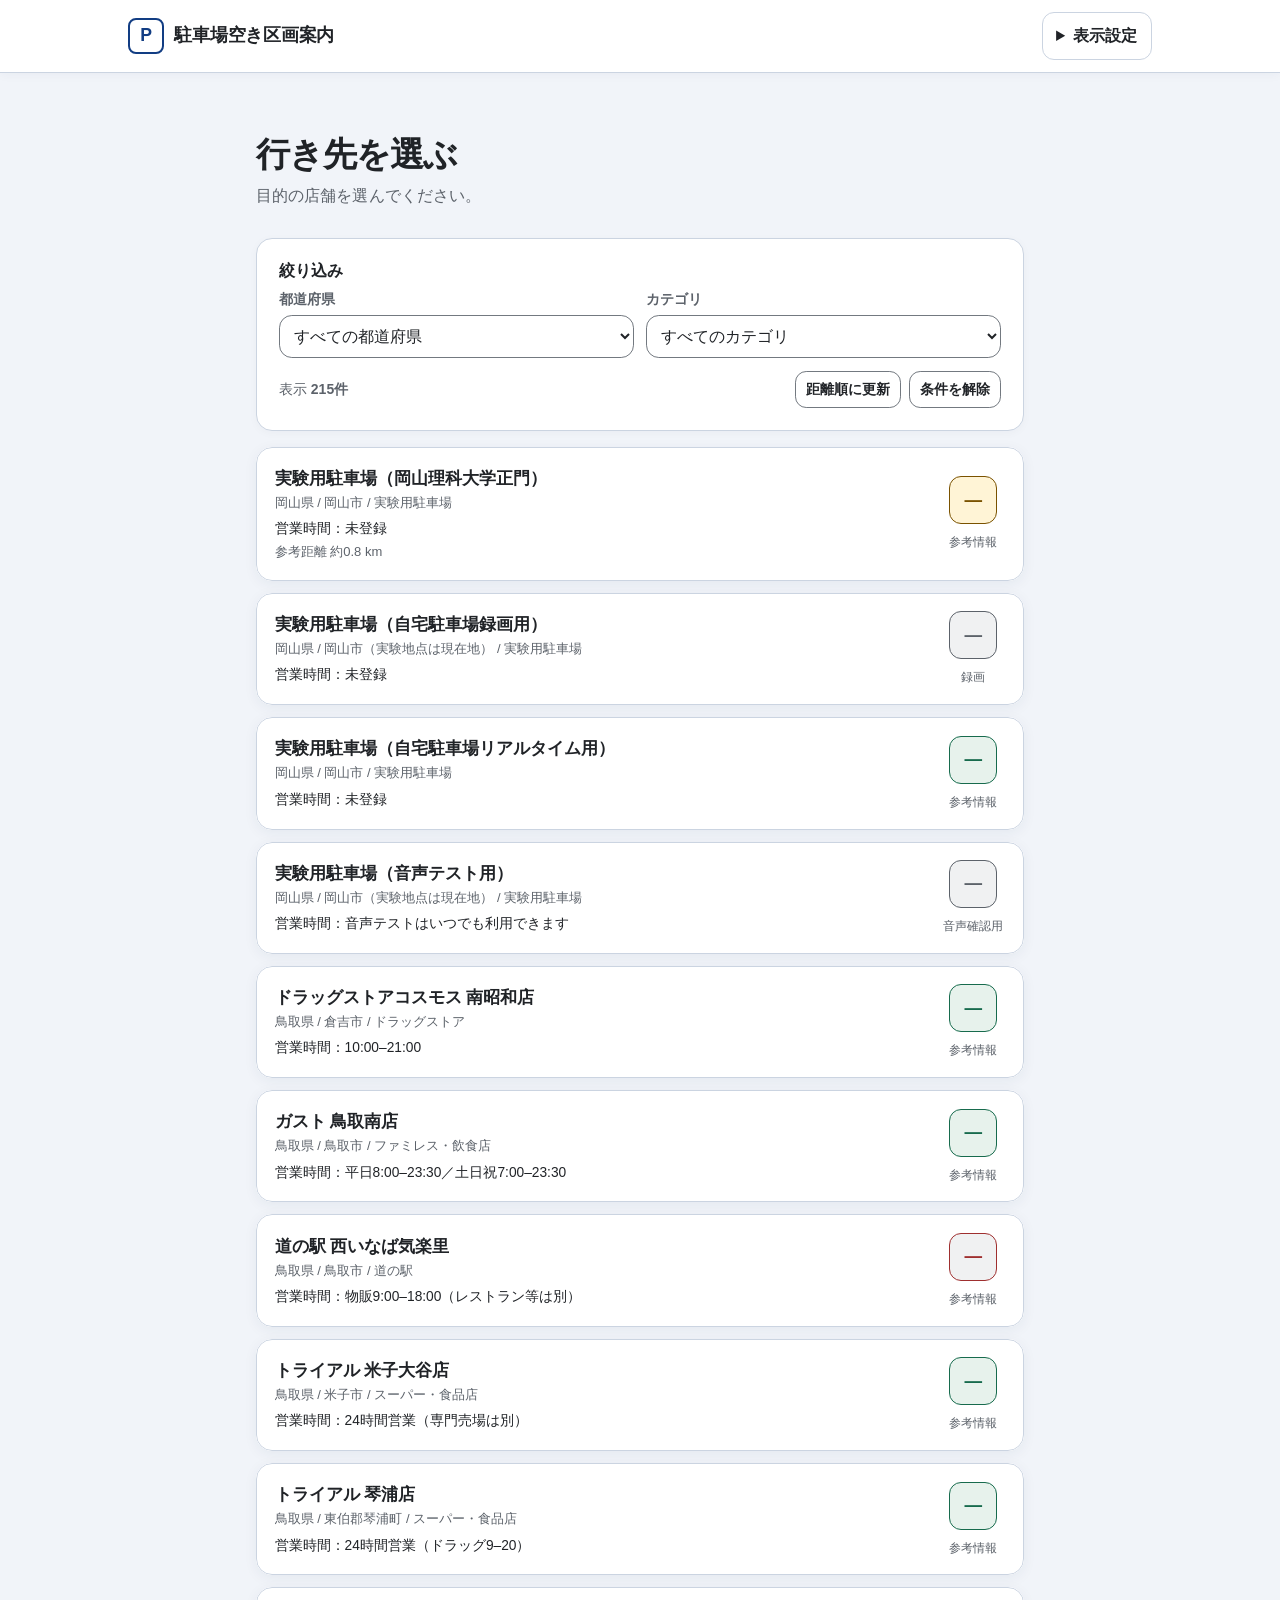
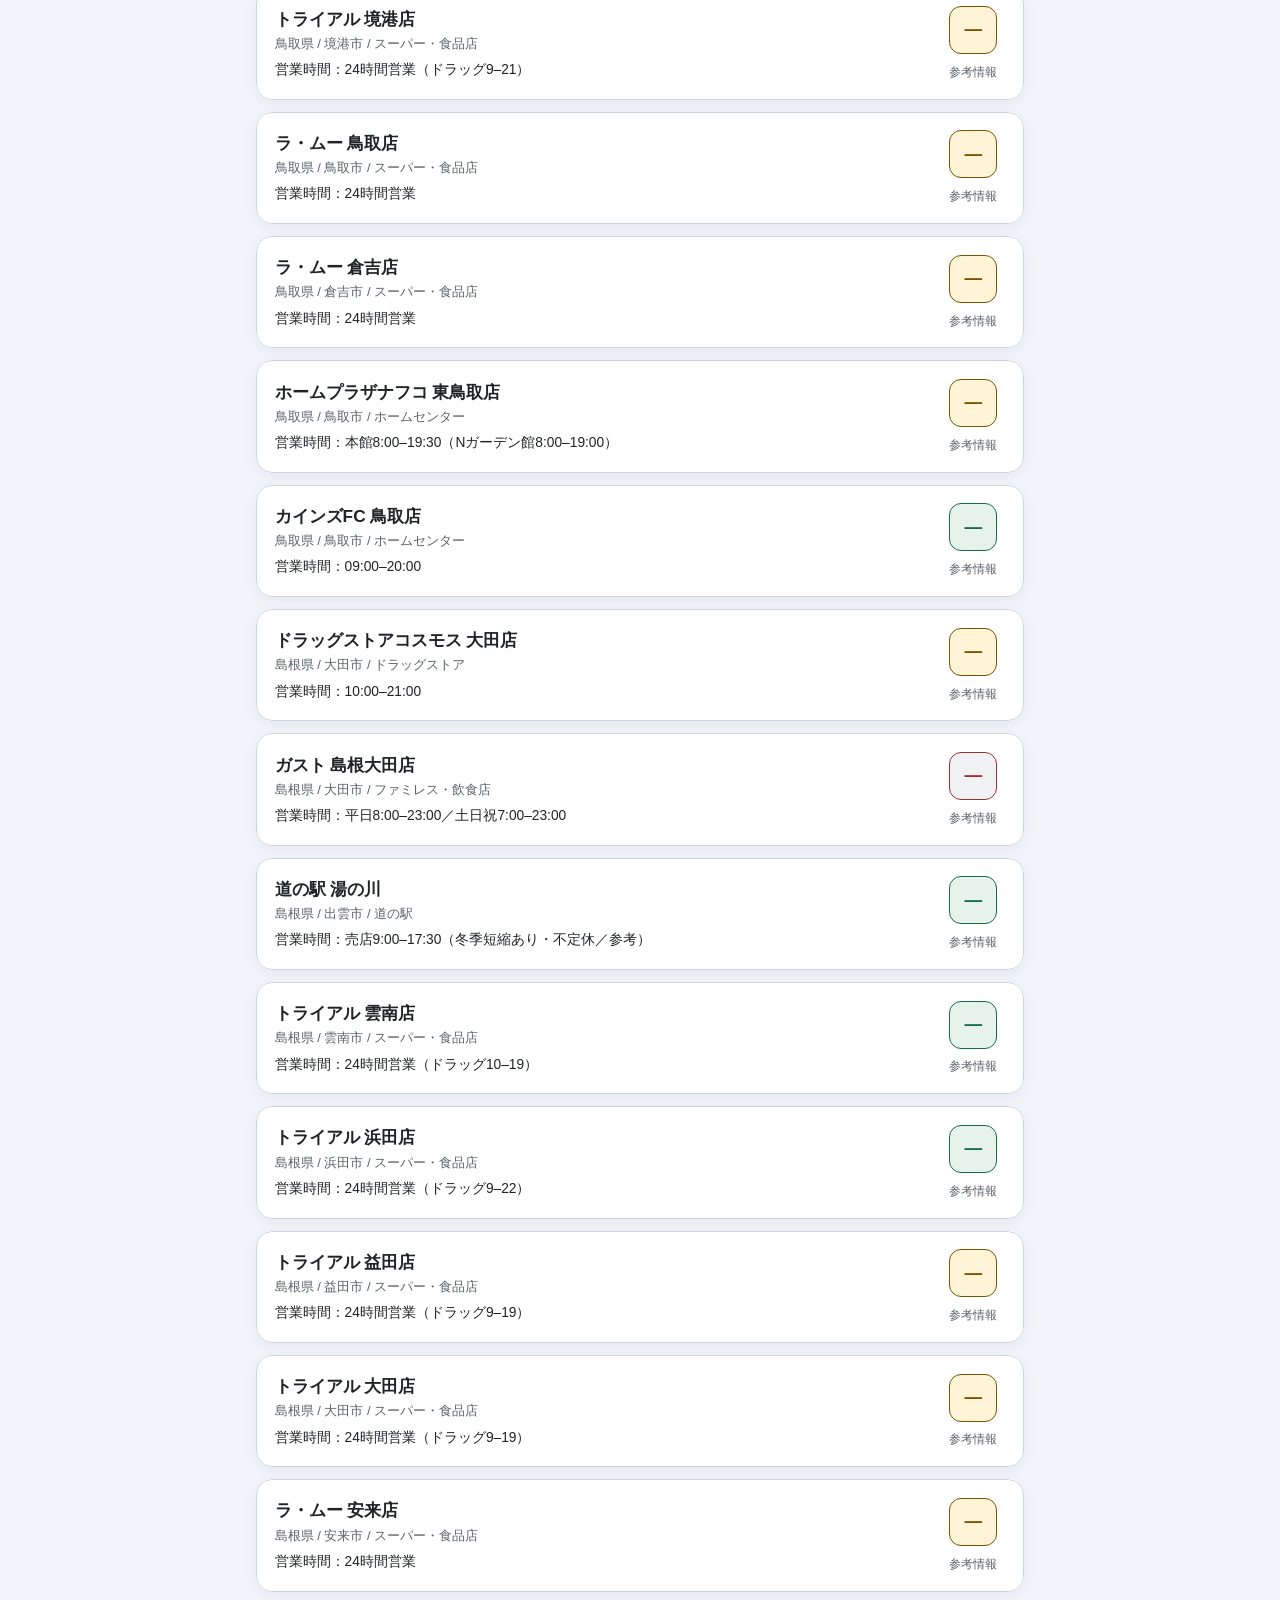
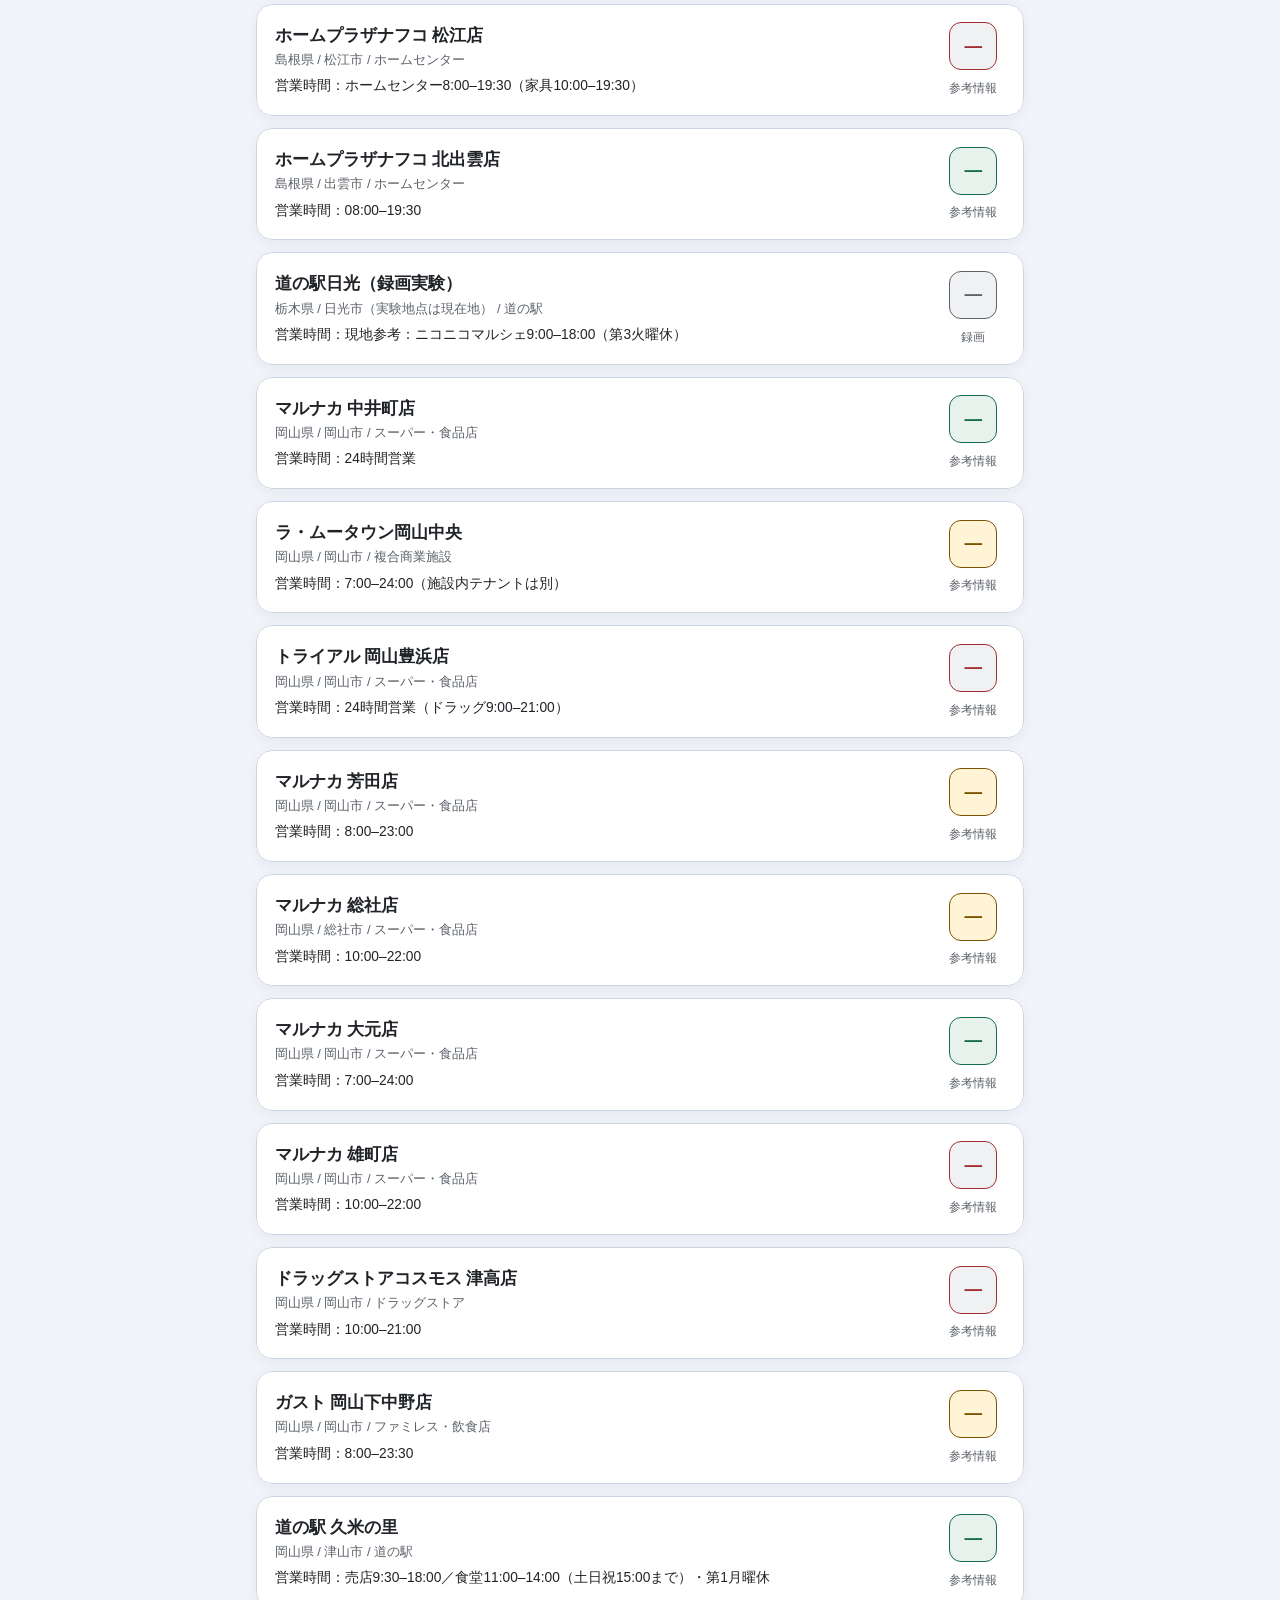
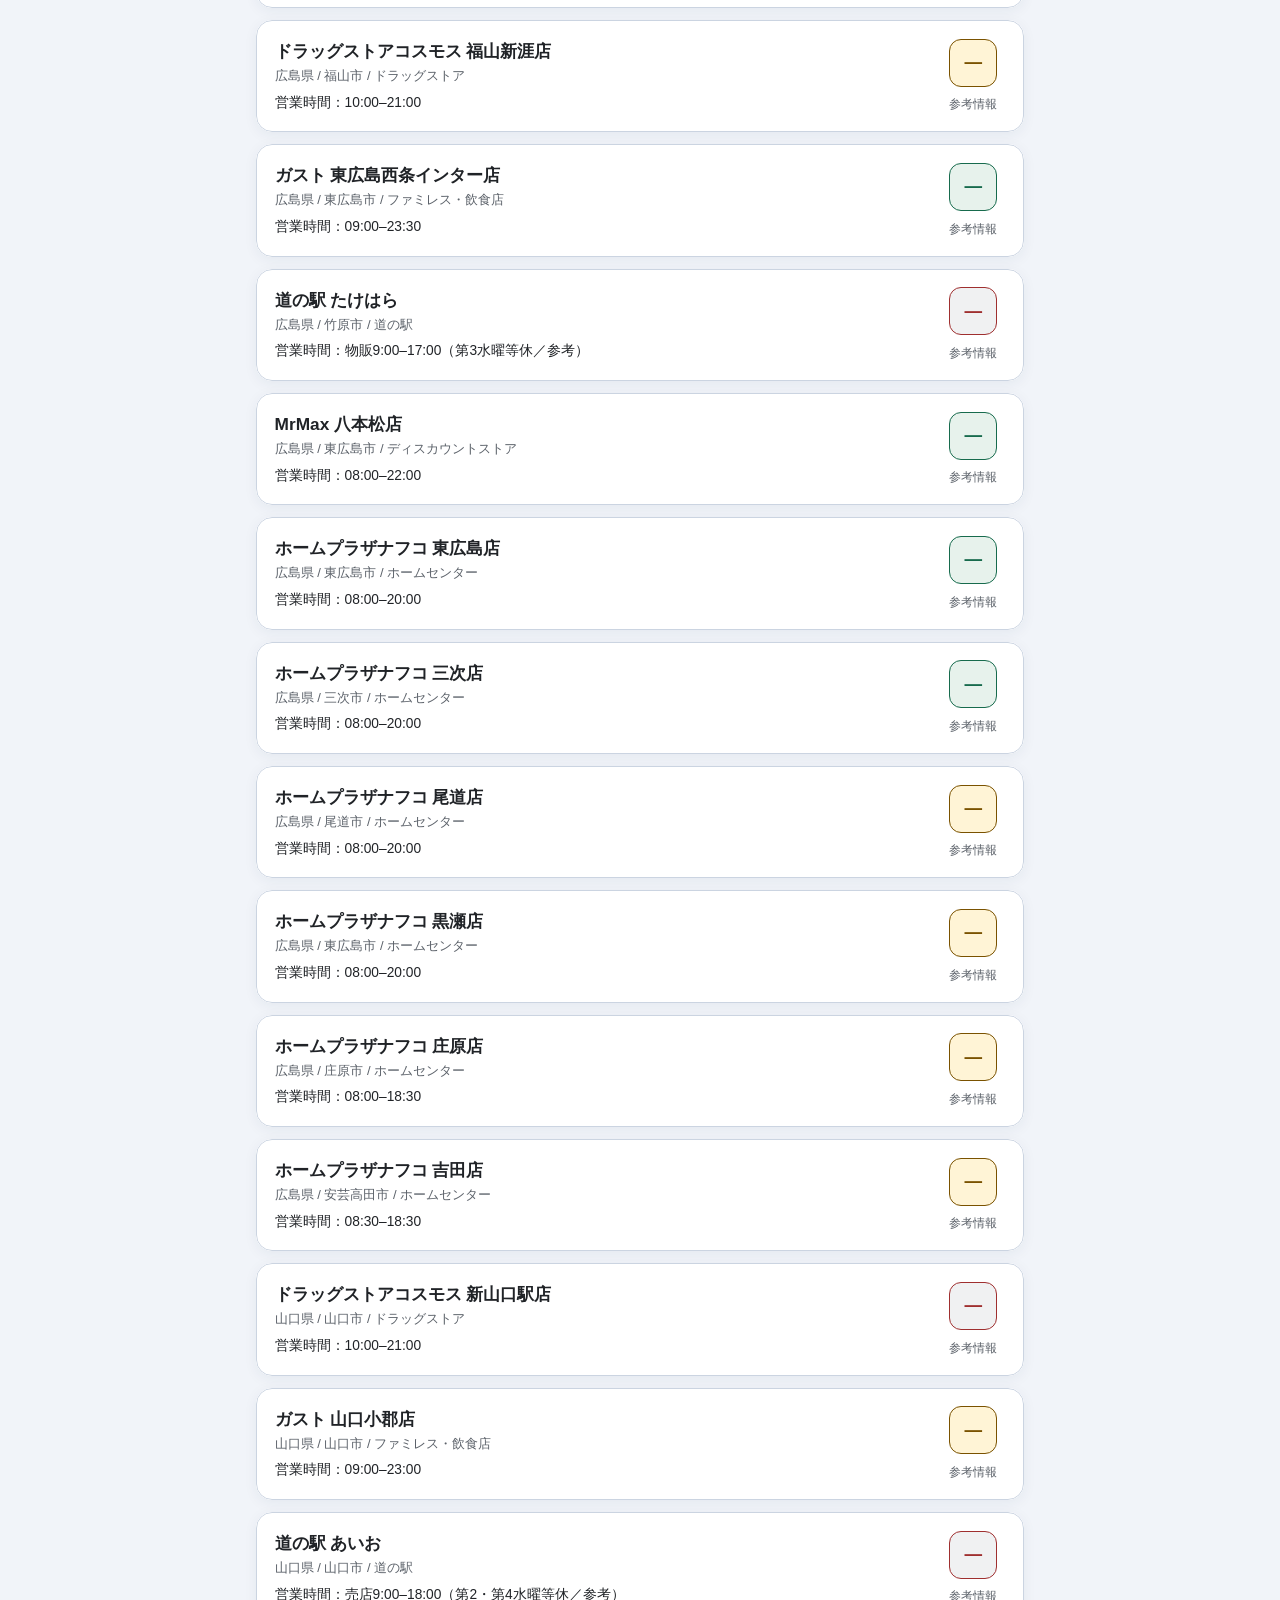
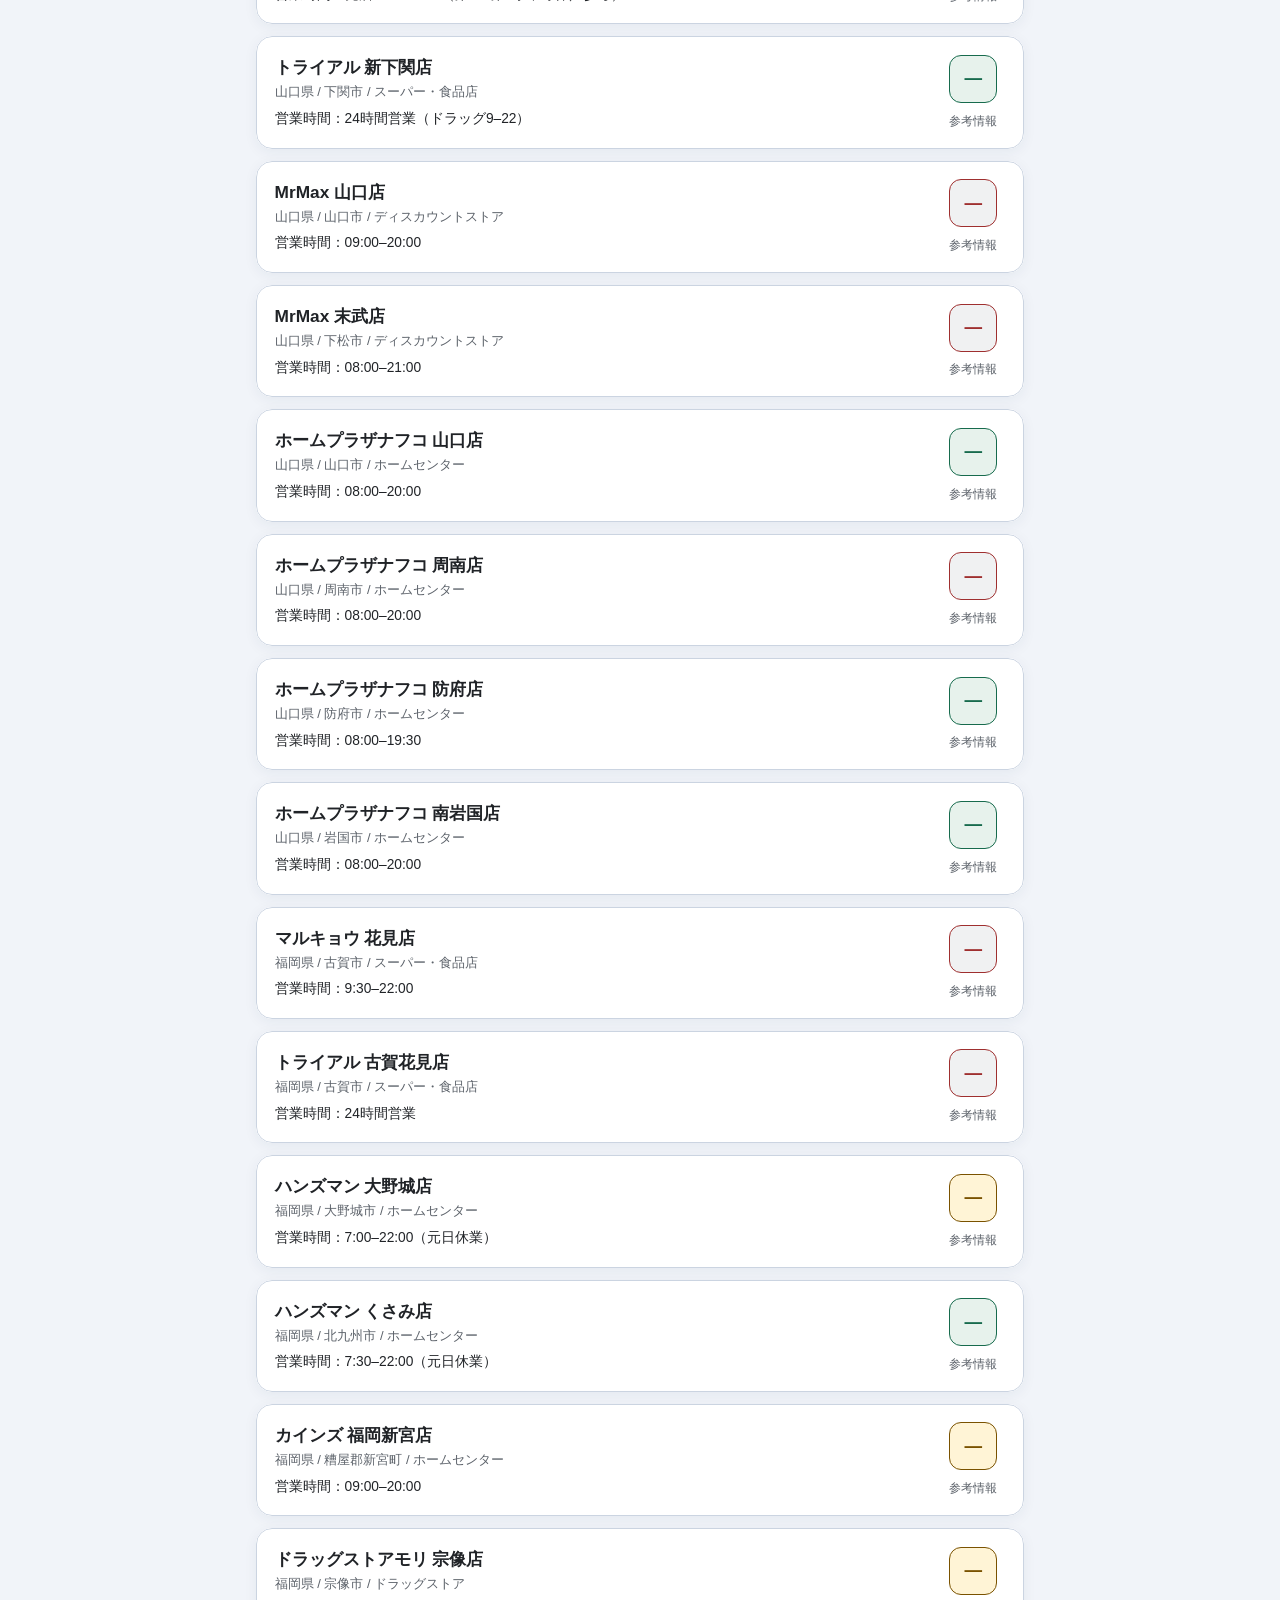
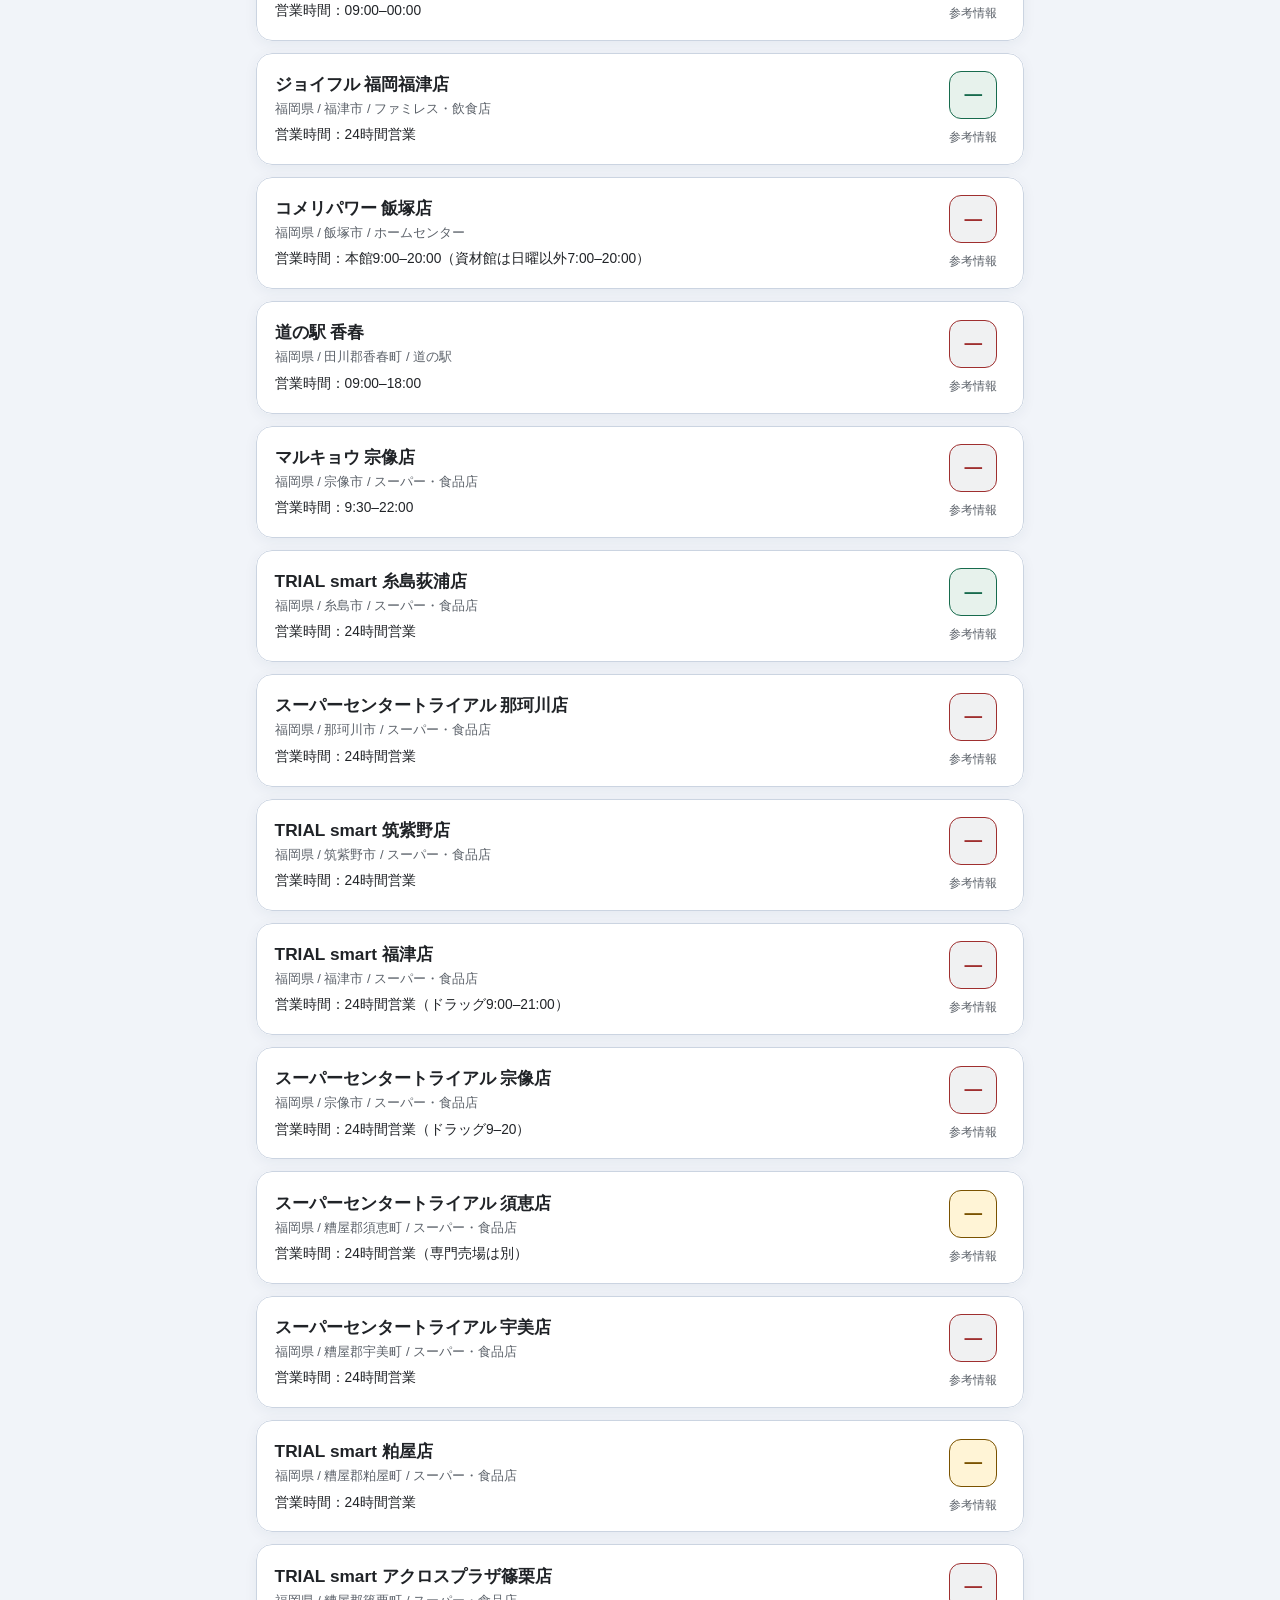
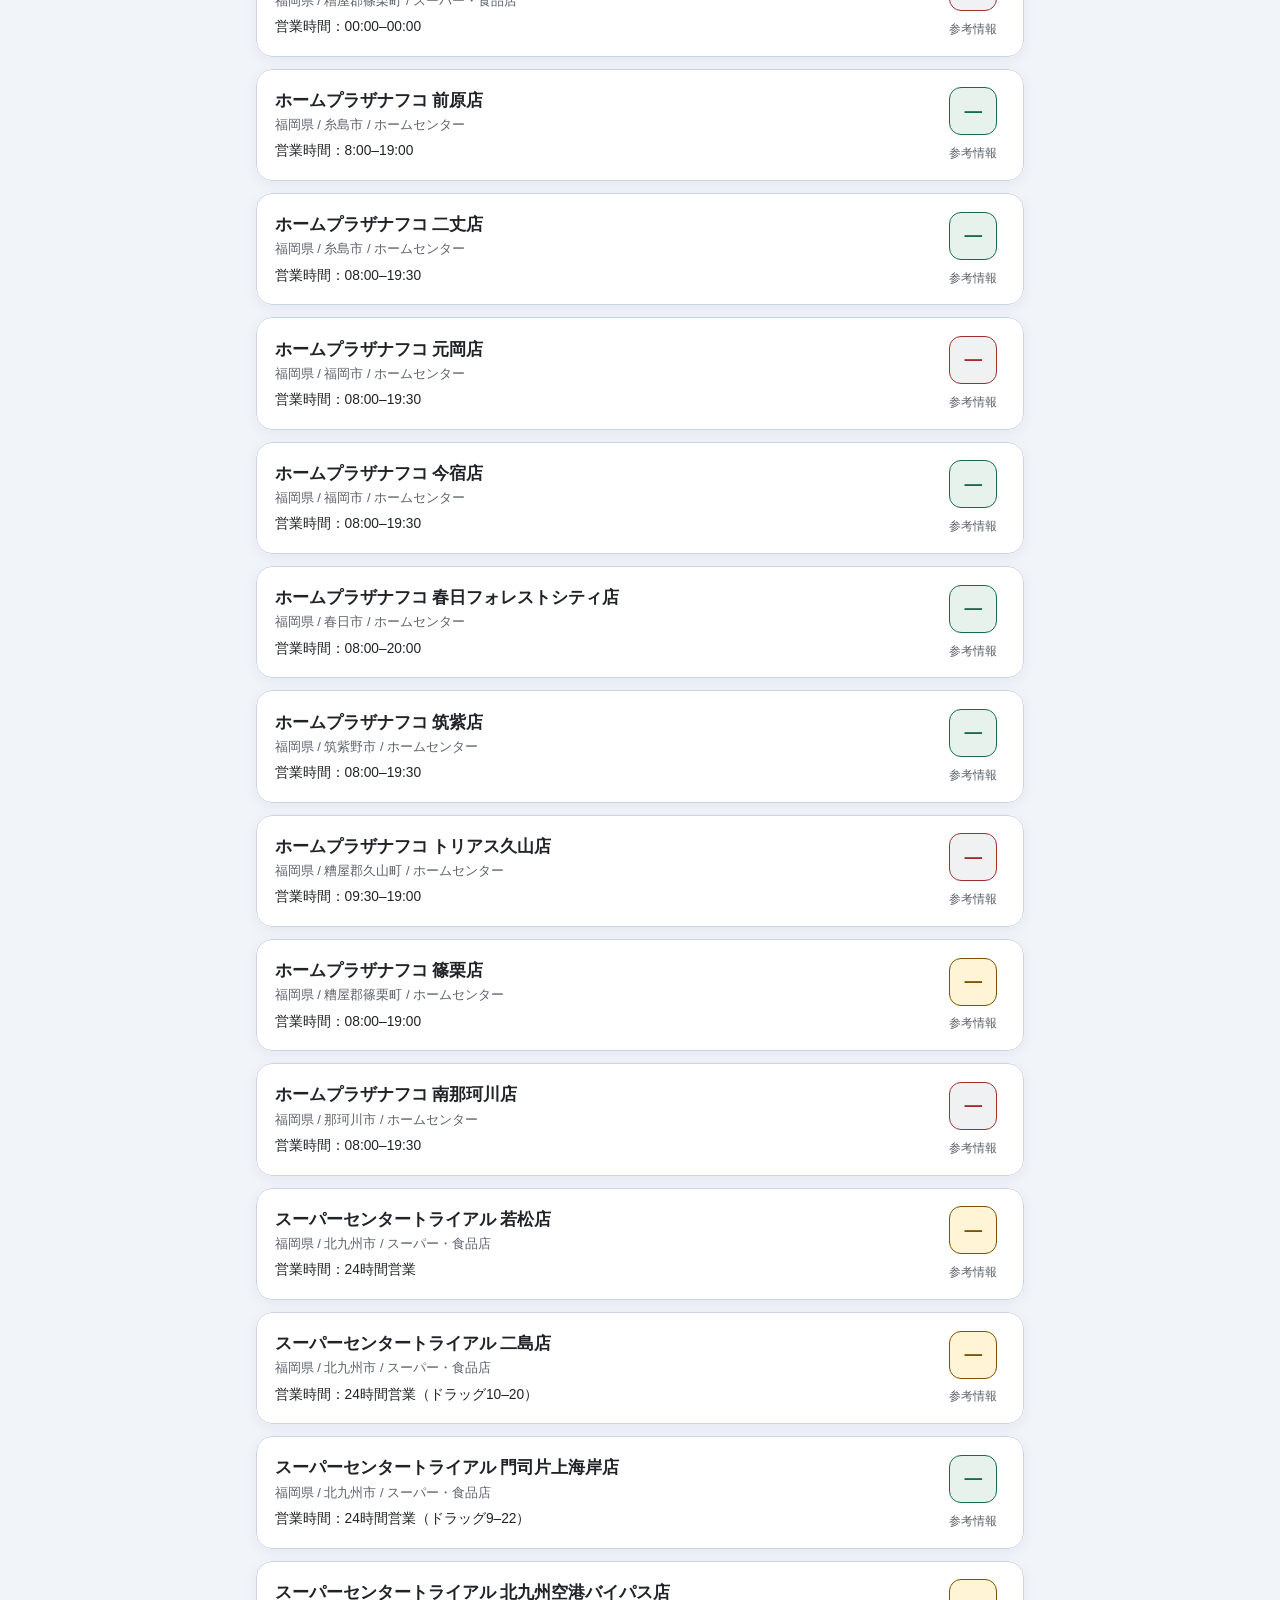
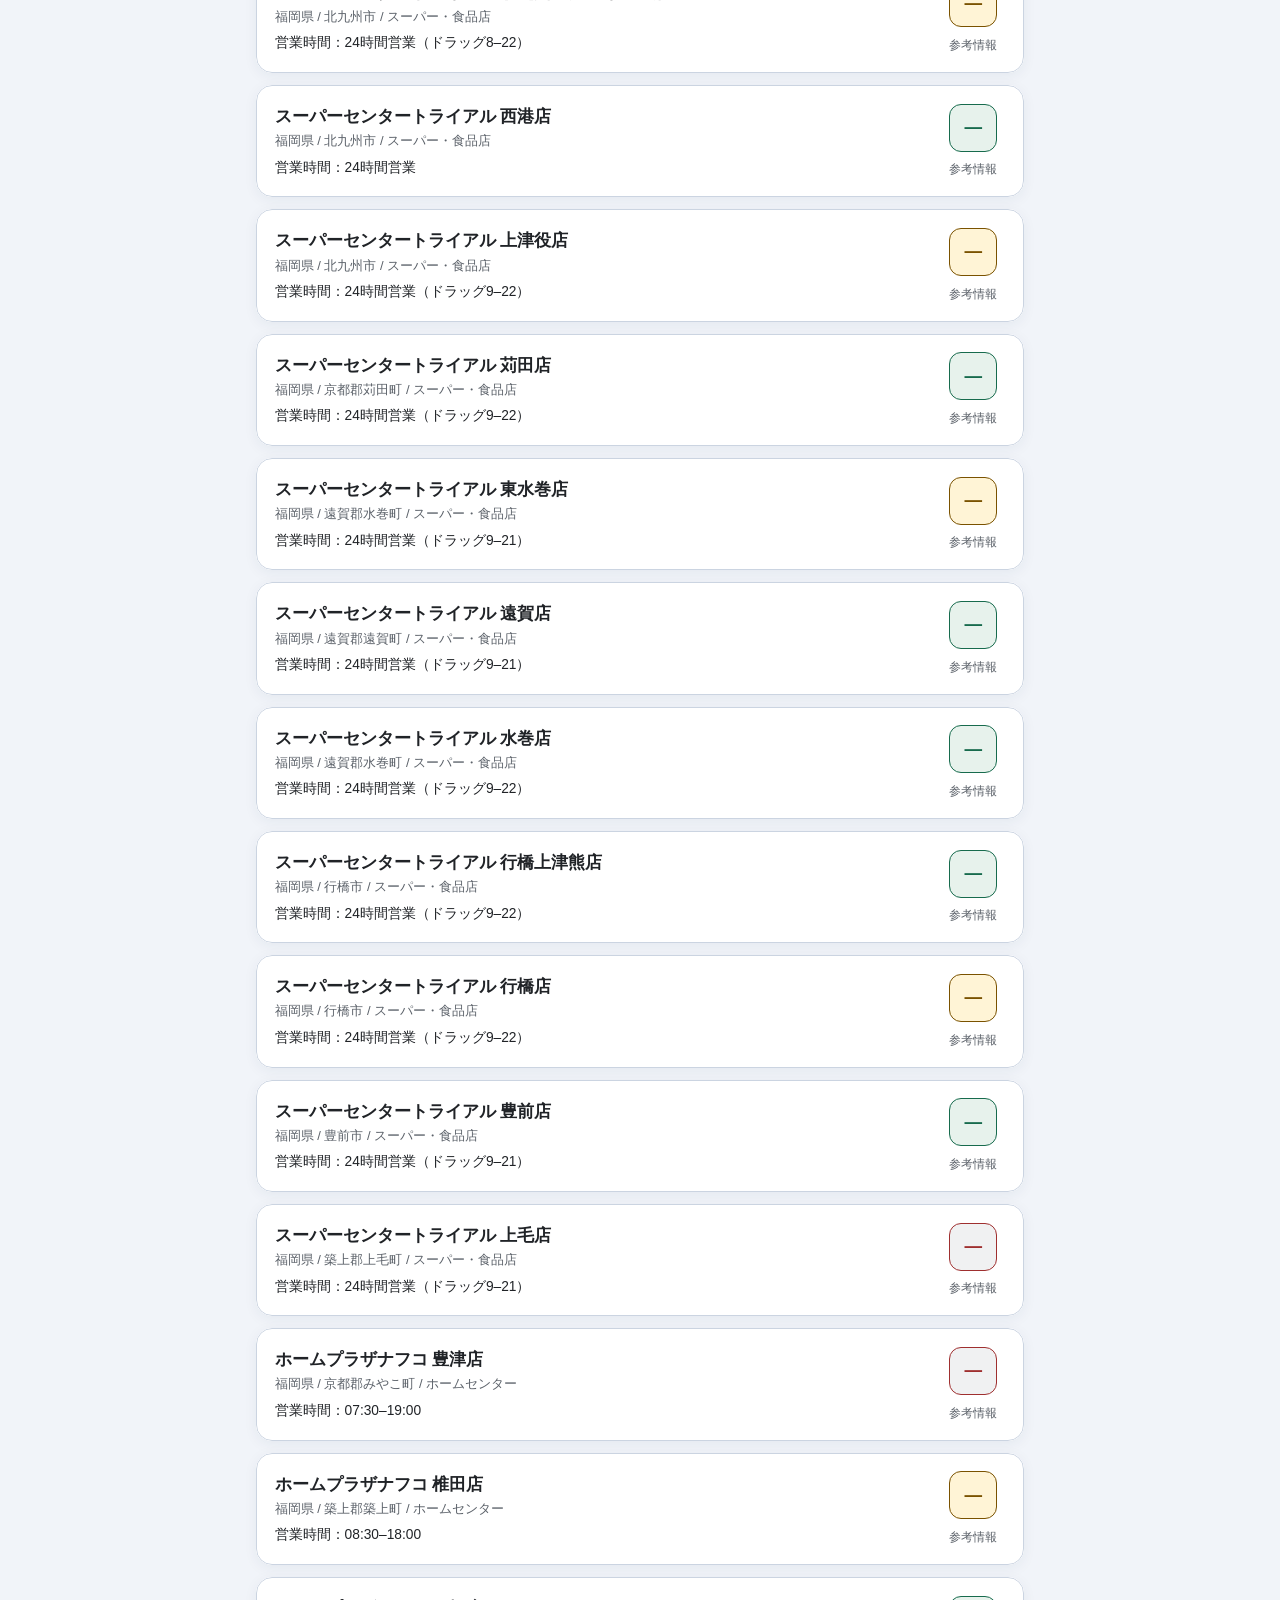
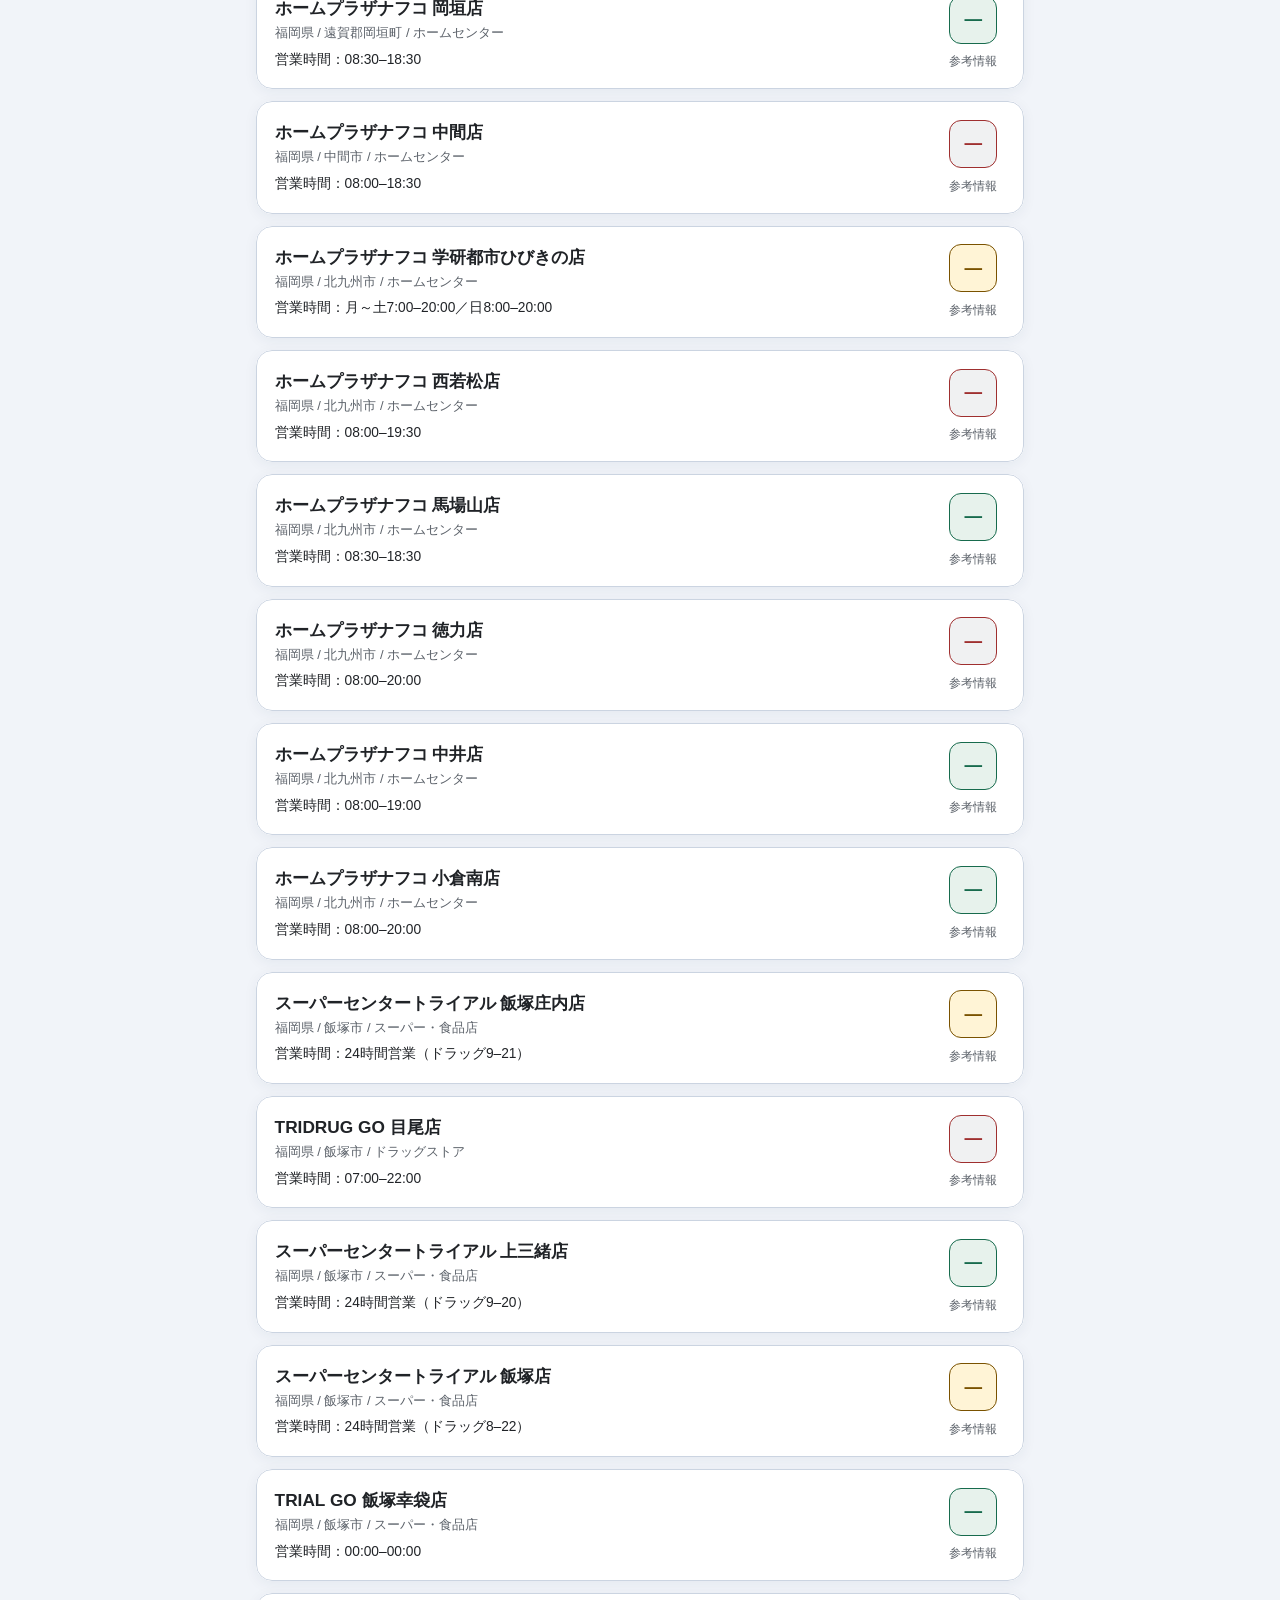
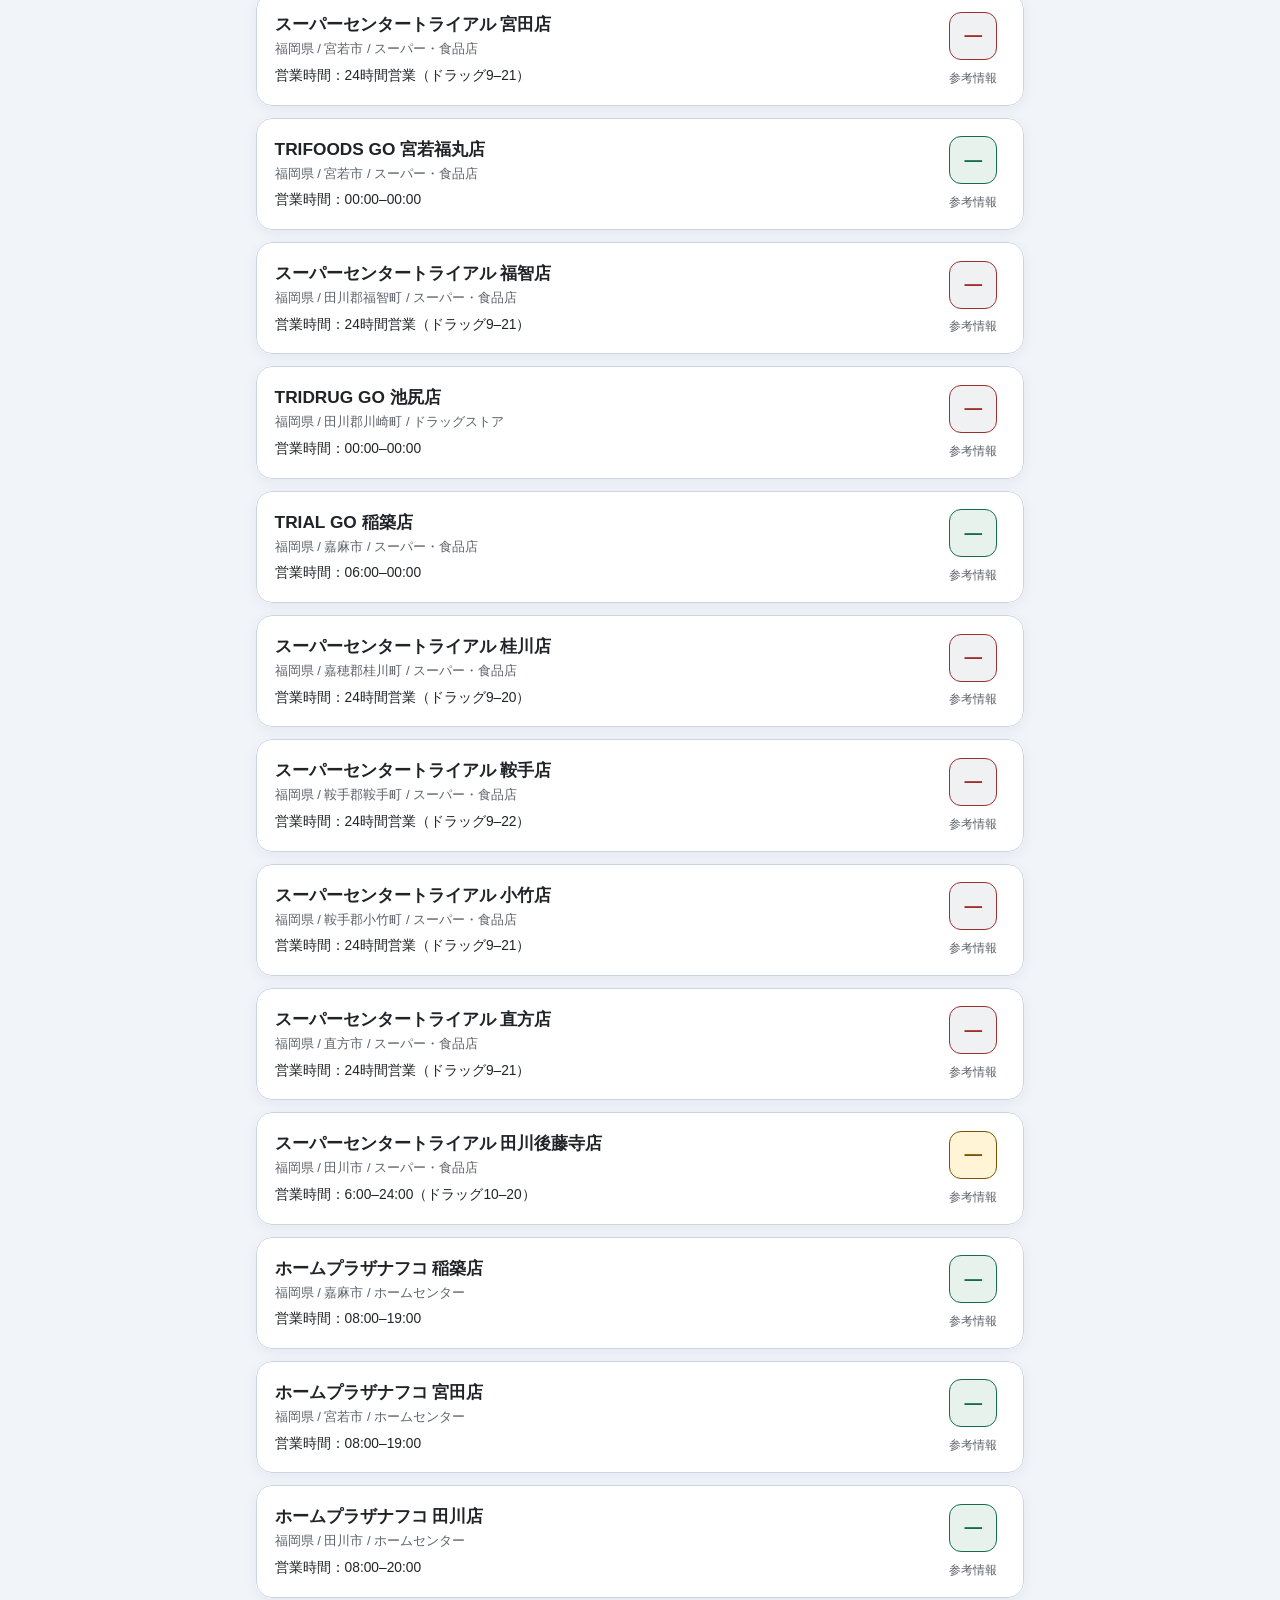
==== index.html @ 66ddb189 "Load refreshed voice guidance scripts with cache-busting URLs" ====
<!doctype html>
<html lang="ja" data-theme="light" data-font-size="normal">
  <head>
    <meta charset="UTF-8">
    <meta name="viewport" content="width=device-width, initial-scale=1.0">
    <meta name="theme-color" content="#ffffff">
    <meta name="mobile-web-app-capable" content="yes">
    <meta name="apple-mobile-web-app-capable" content="yes">
    <meta name="apple-mobile-web-app-title" content="駐車場案内">
    <meta name="apple-mobile-web-app-status-bar-style" content="default">
    <link rel="manifest" href="./manifest.webmanifest">
    <link rel="apple-touch-icon" href="./icons/apple-touch-icon.png">
    <link rel="icon" type="image/png" sizes="192x192" href="./icons/icon-192.png">
    <meta
      name="description"
      content="空き駐車区画を地図と音声で案内するアプリ"
    >
    <title>駐車場空き区画案内</title>
    <!-- 利用者画面の共通スタイル。管理画面とは別リポジトリで管理する。 -->
    <link rel="stylesheet" href="./styles.css?v=20261112-code-cleanup-1">
    <!-- 安全確認 → 施設データ → 同期設定 → レイアウト → 画面制御の順で読み込む。 -->
    <link rel="stylesheet" href="./map-display.css?v=20261029-phase-demo-2">
    <script src="./map-display.js?v=20261014-interaction" defer></script>
    <script src="./location-safety.js" defer></script>
    <script src="./facilities.js?v=20261030-home-experiments-1" defer></script>
    <script src="./sync-config.js" defer></script>
    <script src="./parking-layouts.js" defer></script>
    <script src="./live-status.js?v=20261113-nikko-sync-1" defer></script>
    <script src="./facility-operations.js?v=20261028-closed-rest-1" defer></script>
    <script src="./speech-readings.js?v=20261030-recorded-voice-standard-1" defer></script>
    <script src="./voice-guide-scripts.js?v=20261113-bilingual-coverage-1" defer></script>
  <script src="./voice-guide-playback.js?v=20261030-semantic-pauses-1" defer></script>
  <script src="./voice-continuous-playback.js?v=20261030-voice-no-cutoff-1" defer></script>
  <script src="./voice-audio-cache.js?v=20261030-rpc-manifest-1" defer></script>
  <script src="./voice-test-scenarios.js?v=20261113-bilingual-coverage-1" defer></script>
  <script src="./app.js?v=20261113-bilingual-coverage-1" defer></script>
  <link rel="stylesheet" href="./traffic-safety.css?v=20261112-1">
  <script src="./traffic-safety.js?v=20261112-1" defer></script>
    <script src="./pwa.js?v=20261112-plain-language-1" defer></script>
  <link href="./experience.css" rel="stylesheet">
  <link href="./user-experience.css?v=20261112-settings-not-visible-1" rel="stylesheet">
<script defer src="./camera-view.js?v=20261113-nikko-sync-1"></script>
  <script defer src="./user-experience.js?v=20261112-no-top-location-1"></script>
</head>

  <body>

    <!-- 起動直後にアプリ名を示し、準備が整ったら通常の施設選択画面に戻す。 -->
    <div class="launch-screen" id="launch-screen" role="status" aria-live="polite">
      <div class="launch-content">
        <div class="launch-mark" aria-hidden="true">
          <span class="launch-mark-letter">P</span>
          <span class="launch-mark-lines"><span></span><span></span><span></span></span>
        </div>
        <p class="launch-title">駐車場空き区画案内</p>
        <p class="launch-subtitle">PARKING GUIDE</p>
        <p class="launch-loading">
          <span class="launch-spinner" aria-hidden="true"></span>
          <span>起動しています…</span>
        </p>
        
      </div>
    </div>
    <script>
      // DOMの準備後に最短約1秒で閉じる。通信が遅くても画面をふさぎ続けない。
      (() => {
        const splash = document.getElementById("launch-screen");
        if (!splash) return;

        const startedAt = Date.now();
        let dismissed = false;

        function closeSplash() {
          if (dismissed) return;
          dismissed = true;
          splash.classList.add("is-leaving");
          splash.setAttribute("aria-hidden", "true");
          window.setTimeout(() => splash.remove(), 320);
        }

        function closeWhenReady() {
          const remaining = Math.max(0, 1000 - (Date.now() - startedAt));
          window.setTimeout(closeSplash, remaining);
        }

        if (document.readyState === "loading") {
          document.addEventListener("DOMContentLoaded", closeWhenReady, { once: true });
        } else {
          closeWhenReady();
        }
        // 外部スクリプトの読み込みに時間がかかった場合の上限。
        window.setTimeout(closeSplash, 3500);
      })();
    </script>

    <a class="skip-link" href="#main-content">本文へ移動</a>

    <!-- アプリ名と表示設定。運転中でも誤操作しにくいよう操作数を抑える。 -->
    <header class="site-header">
      <div class="header-inner">
        <a class="site-name" href="#facility" data-go-home aria-label="最初の画面へ戻る">
          <span class="parking-symbol" aria-hidden="true">P</span>
          <span>駐車場空き区画案内</span>
        </a>
        <div class="display-controls" aria-label="表示設定">
          <button class="display-button" id="theme-button" type="button" aria-pressed="false">
            ダークモード
          </button>
          <button class="display-button" id="text-size-button" type="button" aria-pressed="false">
            文字を大きく
          </button>
          <button class="display-button" id="language-button" type="button" aria-label="表示言語を切り替える">
            English
          </button>
          <details class="location-settings" id="location-settings">
            <summary>位置情報の設定</summary>
            <section class="location-panel" aria-labelledby="location-title">
                    <div class="location-summary">
                      <h2 id="location-title" class="panel-title">現在地</h2>
                      <p id="location-status" class="location-status" role="status" aria-live="polite">まだ取得していません</p>
                      <p id="location-details" class="location-details"></p>
                      <p id="motion-status" class="motion-status" role="status" aria-live="polite">
                        移動状態：未確認
                      </p>
                    </div>
                    <div class="location-actions">
                      <button class="secondary-button" id="location-button" type="button">現在地を取得</button>
                      <button class="secondary-button" id="location-stop-button" type="button" hidden>取得を停止</button>
                    </div>
                    <details class="location-help">
                      <summary>位置情報について</summary>
                      <p>現在地は距離表示と移動状態の確認に使用します。位置情報はこのページ内で処理し、保存・送信しません。</p>
                      <p>ブラウザー版のため、画面を閉じた後やバックグラウンドでの常時取得は行いません。</p>
                    </details>
                  </section>
          </details>
        </div>
      </div>
    </header>

    <main id="main-content" class="main-content" tabindex="-1">
      <!-- 5画面構成：施設 → 条件 → 待機 → 区画 → 駐車中。 -->




      <!-- 端末への追加・通信状態・更新を表示する。操作は既存の運転中制御を通す。 -->
      <section class="pwa-panel" aria-labelledby="pwa-title">
        <details id="pwa-install-help">
          <summary id="pwa-title">ホーム画面に追加して使う</summary>
          <p id="pwa-install-instructions">iPhone・iPad：Safariでこのページを開き、共有メニューから「ホーム画面に追加」を選びます。「Webアプリとして開く」が表示された場合はオンにして追加してください。</p>
          <p id="pwa-android-instructions">Android：Chromeのメニューから「アプリをインストール」または「ホーム画面に追加」を選びます。</p>
          <button id="pwa-install-button" class="secondary-button" type="button" hidden>アプリを追加</button>
          <p id="pwa-install-status" class="pwa-status" role="status" aria-live="polite"></p>
        </details>
        <p id="pwa-offline-status" class="pwa-status" role="status" aria-live="polite" hidden></p>
        <div id="pwa-update-panel" class="pwa-update" hidden>
          <p id="pwa-update-status" class="pwa-status" role="status">新しいバージョンがあります。停車中に更新してください。</p>
          <button id="pwa-update-button" class="secondary-button" type="button">更新して再読み込み</button>
        </div>
      </section>

      <!-- 画面1：利用する施設の選択。 -->
      <section class="screen" id="facility-screen" data-screen="facility" aria-labelledby="facility-title">
        <div class="screen-heading">
          <h1 id="facility-title" tabindex="-1">行き先を選ぶ</h1>
          <p>目的の店舗を選んでください。</p>
        </div>

        <form id="facility-filter-form" class="facility-filters" aria-labelledby="filter-title">
          <h2 id="filter-title">絞り込み</h2>
          <div class="filter-grid">
            <div class="filter-field">
              <label for="prefecture-filter">都道府県</label>
              <select id="prefecture-filter" name="prefecture">
                <option value="">すべての都道府県</option>
              </select>
            </div>
            <div class="filter-field">
              <label for="category-filter">カテゴリ</label>
              <select id="category-filter" name="category">
                <option value="">すべてのカテゴリ</option>
              </select>
            </div>
          </div>
          <div class="filter-footer">
            <p class="facility-count-line">表示 <strong id="facility-count">0件</strong></p>
            <div class="filter-actions">
              <button class="secondary-button" id="sort-distance-button" type="button">距離順に更新</button>
              <button class="secondary-button" id="reset-filters-button" type="button">条件を解除</button>
            </div>
          </div>
        </form>

        <p id="facility-empty" class="empty-state" hidden>条件に一致する施設がありません。</p>
        <p class="availability-key">満：満車 · 混：混雑 · 空：空きあり · 休：休業日 · 閉：開店前・閉店後 · —：未確認</p>

        <div id="facility-list" class="facility-list" aria-label="選択できる施設"></div>
      </section>

      <!-- 画面2：案内先区画を選ぶ際の優先条件。 -->
      <section class="screen" id="condition-screen" data-screen="condition" aria-labelledby="condition-title" hidden>
        <button class="back-button" type="button" data-back="facility">← 施設選択へ戻る</button>
        <div class="screen-heading">
          <h1 id="condition-title" tabindex="-1">駐車区画の条件を選ぶ</h1>
          <p id="selected-facility-name" class="selected-place"></p>
          <section id="private-test-location-panel" class="private-test-location-panel" hidden aria-labelledby="private-test-location-title">
            <h2 id="private-test-location-title">登録地点</h2>
            <p>案内に使用する地点を、この端末に登録できます。</p>
            <p id="private-test-location-status" class="private-test-location-status" role="status" aria-live="polite">テスト地点はまだ登録されていません。</p>
            <div class="private-test-location-actions">
              <button class="secondary-button" id="save-private-test-location-button" type="button">現在地を登録</button>
              <button class="secondary-button" id="clear-private-test-location-button" type="button">登録地点を削除</button>
            </div>
          </section>
          <p id="random-guidance-note" class="random-guidance-note" hidden></p>
        </div>

        <section id="facility-camera" class="camera-card" aria-label="現地の写真"><h2>駐車場のカメラ写真</h2><p>現地の様子を、案内開始前に確認できます。</p><label>カメラ<select aria-label="表示するカメラ"></select></label><img hidden alt="駐車場のカメラ写真"><p role="status" aria-live="polite">現在の写真を確認できません</p><button type="button" class="secondary-button">写真を更新</button></section>
        <form id="condition-form">
          <fieldset id="destination-fieldset" class="condition-fieldset destination-fieldset" hidden>
            <legend>目的店舗</legend>
            <div id="destination-cards" class="destination-cards" aria-label="目的店舗を選択"></div>
            <p class="fieldset-help">この敷地内で行きたい店舗を選択してください。</p>
            <label class="destination-select-label" for="destination-select">
              行き先
              <select id="destination-select">
                <option value="">目的店舗を選択</option>
              </select>
            </label>
          </fieldset>

          <fieldset class="condition-fieldset">
            <legend>利用する駐車区画</legend>
            <div class="choice-list space-type-choices">
              <label class="choice-row">
                <input type="radio" name="spaceType" value="standard" checked>
                <span><strong>普通車</strong></span>
              </label>
              <label class="choice-row">
                <input type="radio" name="spaceType" value="compact">
                <span><strong>軽自動車</strong></span>
              </label>
              <label class="choice-row">
                <input type="radio" name="spaceType" value="accessible">
                <span><strong>車いす使用者用</strong></span>
              </label>
              <label class="choice-row">
                <input type="radio" name="spaceType" value="ev">
                <span><strong>EV充電を利用</strong></span>
              </label>
              <label class="choice-row"><input type="radio" name="spaceType" value="priority"><span><strong>優先区画</strong><small>現地の利用条件に該当する方</small></span></label>
              <div class="choice-row extended-space-choice"><label><input type="radio" name="spaceType" value="extended"><strong>その他の車種・専用区画</strong></label><label for="extended-space-type" class="sr-only">車種・専用用途を選択</label><select id="extended-space-type"></select><small>専用・予約区画は現地の利用条件をご確認ください。</small></div>
            </div>
          </fieldset>

          <fieldset class="condition-fieldset">
            <legend>優先する条件</legend>
            <div class="choice-list priority-choices">
              <label class="choice-row">
                <input type="radio" name="priority" value="balanced" checked>
                <span><strong>おまかせ</strong><small>入口までの距離と停めやすさをもとに選択</small></span>
              </label>
              <label class="choice-row">
                <input type="radio" name="priority" value="near">
                <span><strong>入口に近い</strong></span>
              </label>
              <label class="choice-row">
                <input type="radio" name="priority" value="wide">
                <span><strong>幅にゆとりがある</strong></span>
              </label>
            </div>
          </fieldset>

          <section class="proximity-panel" aria-labelledby="proximity-title">
            <h2 id="proximity-title">施設へ近づいたら自動表示</h2>
            <p>約250m以内で、空き区画を自動検索します。</p>
            <p id="proximity-status" class="proximity-status" role="status" aria-live="polite">まだ自動案内を開始していません。</p>
          </section>

          <section class="voice-settings" aria-labelledby="voice-settings-title">
            <label class="voice-option">
              <input id="voice-enabled" type="checkbox" checked>
              <span>
                <strong id="voice-settings-title">音声案内を使用</strong>
                <small>区画番号や混雑状況を音声で案内します。</small>
              </span>
            </label>

            <div class="voice-choice-row">
              <span id="voice-mode-label">日本語 / 端末音声</span>
              <button class="secondary-button" id="voice-preview-button" type="button">音声を試す</button>
            </div>

            <details class="advanced-settings" id="voice-advanced">
              <summary>音声・接続の詳細設定</summary>
            <div class="voice-output-settings">
              <label for="voice-output-mode">Bluetooth・CarPlayの音声設定</label>
              <select id="voice-output-mode">
                <option value="media">メディア再生（Safari向け）</option>
                <option value="call-test" selected>通話向け音声</option>
                <option value="mix">音楽と同時に再生</option>
                <option value="priority">案内音声を優先</option>
                <option value="system">端末の標準設定に任せる</option>
              </select>
              <button class="secondary-button" id="voice-output-test-button" type="button">接続先のテスト音</button>
              <label class="voice-option" for="cloud-voice-enabled">
                <input type="checkbox" id="cloud-voice-enabled">
                <span>保存済み部品を組み立てて再生（ない場合は端末音声）</span>
              </label>
              <p class="voice-status">利用できる音声で案内します。接続できないときは端末の音声に切り替えます。</p>
              
              <p id="cloud-voice-diagnostic" class="voice-status" role="status" aria-live="polite">接続診断：テスト後に表示します。</p>
        
        <details class="technical-help" id="voice-preparation-details" hidden>
          <summary>音声を事前保存（任意・停車中のみ）</summary>
          <p class="voice-status">生成サービスの制限を避けるため、1回あたり新規8件まで保存します。未処理が残る場合は、後から同じ操作を繰り返せます。保存済みの音声は再生成しません。</p>
          <button class="secondary-button" id="voice-prepare-button" type="button">選択施設の案内文・駐車枠を事前保存</button>
        <button class="secondary-button" id="voice-prepare-names-button" type="button">全施設・店舗名を事前保存</button>
        <button class="secondary-button" id="voice-prepare-cancel-button" type="button" hidden>生成を中止</button>
        <p id="voice-prepare-status" class="voice-status" role="status" aria-live="polite">停車中に保存してください。「全施設・店舗名」は登録済みの施設・複合施設内店舗を順次保存します。初回は通信が必要です。途中で中止しても保存済み音声は残ります。</p>
        </details>
              <p class="voice-status" id="voice-output-status" role="status" aria-live="polite"></p>
              <details class="technical-help"><summary>音が聞こえないとき</summary>
                <p>停車中に「音声を試す」で確認し、再生中に端末・車載機の音量を調整してください。WebアプリからBluetooth・CarPlayの出力先は変更できません。</p>
                <p>再生方式は端末によって効果が異なります。通話向け音声はマイクを使用しません。電子音と読み上げの音量は一致しない場合があります。</p>
              </details>
            </div>

            <fieldset class="english-voice-options" id="english-voice-row" hidden>
              <legend>音声案内言語</legend>
              <label class="english-voice-option">
                <input type="radio" name="guidanceVoiceLanguage" value="en-US" checked>
                <span>English (US)</span>
              </label>
              <label class="english-voice-option">
                <input type="radio" name="guidanceVoiceLanguage" value="en-GB">
                <span>English (UK)</span>
              </label>
              <label class="english-voice-option">
                <input type="radio" name="guidanceVoiceLanguage" value="zh-CN">
                <span>中文</span>
              </label>
              <label class="english-voice-option">
                <input type="radio" name="guidanceVoiceLanguage" value="ko-KR">
                <span>한국어</span>
              </label>
              <label class="english-voice-option">
                <input type="radio" name="guidanceVoiceLanguage" value="es-ES">
                <span>Español</span>
              </label>
            </fieldset>

            <div class="voice-adjustments">
              <p class="voice-status">英語・中国語・韓国語・スペイン語も、端末で利用できる高品質音声やGoogle音声を優先します。利用可能な声は端末・ブラウザーによって異なります。iPhone（iOS 27）では「設定」→「アクセシビリティ」→「リーダーと読み上げ」で声を追加できます。</p>
              <label for="voice-select">読み上げ音声</label>
              <select id="voice-select"><option value="">自動（端末の音声）</option></select>
              <label for="voice-rate">読み上げ速度</label>
              <select id="voice-rate">
                <option value="0.8">0.8倍</option><option value="0.9">0.9倍</option>
                <option value="1" selected>1.0倍</option><option value="1.1">1.1倍</option>
              </select>
              <label for="voice-volume">アプリ内の音声音量 <output id="voice-volume-label" for="voice-volume">100%</output></label>
              <input id="voice-volume" type="range" min="10" max="100" step="10" value="100">
            </div>
            <p class="voice-status">音声・速度・音量は言語ごとに保存します。</p>
            <p class="voice-status">画面ロック中や他のアプリの使用中は、自動案内が止まる場合があります。</p>
            </details>
            <p id="voice-status" class="voice-status" role="status" aria-live="polite"></p>
          </section>

          <section id="voice-test-launch" class="voice-test-launch" hidden aria-labelledby="voice-test-launch-title">
            <h2 id="voice-test-launch-title">音声ガイダンスの連続テスト</h2>
            <p>読み上げが終わると、次の案内へ自動で進みます。</p>
            <label for="voice-test-category">テストする案内の種類</label>
            <select id="voice-test-category">
              <option value="all">すべての音声</option>
              <option value="basic">案内開始・到着</option>
              <option value="availability">空き・満車・混雑</option>
              <option value="retry">再探索・条件変更</option>
              <option value="parking">駐車・退出</option>
              <option value="operation">営業時間・営業状態</option>
              <option value="connection">カメラ・通信・位置情報</option>
              <option value="advanced">入口・経路案内</option>
            </select>
            <p id="voice-test-count" role="status">選択した案内を順番に再生します。</p>
            <button class="primary-button full-width" id="voice-test-start" type="button">連続音声テストを開始</button>
            <p class="muted">日本語は既存台本の全種類をテストできます。英語・中国語・韓国語・スペイン語では対応済みのサンプル案内を再生します。音声設定は上で変更してください。</p>
          </section>
          <div class="condition-actions" id="normal-condition-actions">
            <button class="primary-button full-width" type="submit">この条件で自動案内を開始</button>
            <button class="secondary-button full-width" id="search-now-button" type="button">今すぐ空きを探す</button>
          </div>
        </form>
      </section>

      <!-- 画面3：目的施設への接近を待つ自動案内の待機画面。 -->
      <section class="screen" id="waiting-screen" data-screen="waiting" aria-labelledby="waiting-title" hidden>
        <button class="back-button" type="button" data-back="condition">← 条件選択へ戻る</button>
        <div class="screen-heading waiting-heading">
          <p class="waiting-kicker"><span class="waiting-pulse" aria-hidden="true"></span> 自動案内中</p>
          <h1 id="waiting-title" tabindex="-1">施設に近づくと案内します</h1>
          <p>約250m以内に入ると、空き区画を自動で検索して表示します。</p>
        </div>

        <section class="waiting-card" aria-labelledby="waiting-facility-name">
          <p class="result-label">目的施設</p>
          <h2 id="waiting-facility-name"></h2>
          <dl class="waiting-details">
            <div>
              <dt>住所</dt>
              <dd id="waiting-facility-address"></dd>
            </div>
            <div>
              <dt>利用する区画</dt>
              <dd id="waiting-space-type"></dd>
            </div>
            <div>
              <dt>優先条件</dt>
              <dd id="waiting-priority"></dd>
            </div>
            <div id="waiting-destination-row" hidden>
              <dt>目的店舗</dt>
              <dd id="waiting-destination-name"></dd>
            </div>
          </dl>

          <p id="waiting-proximity-status" class="waiting-proximity-status" role="status" aria-live="polite">
            位置情報を確認しています…
          </p>

          <a id="waiting-google-maps-link" class="google-maps-link" href="#" target="_blank" rel="noopener noreferrer">
            Google Mapsで目的施設を開く
          </a>
          <p id="waiting-google-maps-note" class="waiting-map-note" hidden>登録した地点を地図で表示します。</p>
        </section>

        <section class="guidance-audio-card" aria-label="音声案内">
          <div class="guidance-audio-heading">
            <strong>音声案内</strong>
            <span class="guidance-audio-mode" role="status" aria-live="polite">案内待機中</span>
          </div>
          <p class="guidance-audio-message" aria-live="off"></p>
          <button class="secondary-button guidance-audio-replay" type="button">安全な場所で案内を聞き直す</button>
        </section>
        <div class="safety-note waiting-safety" role="note">
          <p>運転中の操作は控え、音声案内をご利用ください。</p>
        </div>
      </section>

      <!-- 画面4：推奨区画と駐車場内レイアウトの表示。 -->
      <section class="screen" id="result-screen" data-screen="result" aria-labelledby="result-title" hidden>
        <button class="back-button" type="button" data-back="condition">← 条件選択へ戻る</button>
        <div class="screen-heading">
          <h1 id="result-title" tabindex="-1">駐車区画のご案内</h1>
        </div>

        <div id="search-status" class="search-status" role="status" aria-live="polite"></div>

        <section class="guidance-audio-card" aria-label="音声案内">
          <div class="guidance-audio-heading">
            <strong>音声案内</strong>
            <span class="guidance-audio-mode" role="status" aria-live="polite">案内待機中</span>
          </div>
          <p class="guidance-audio-message" aria-live="off"></p>
          <button class="secondary-button guidance-audio-replay" type="button">安全な場所で案内を聞き直す</button>
        </section>
        <p id="congestion-notice" class="congestion-notice" role="status" hidden></p>
        <section id="no-space-content" class="no-space-card" hidden aria-labelledby="no-space-title">
          <span class="no-space-symbol" aria-hidden="true">—</span>
          <h2 id="no-space-title">空き区画が見つかりませんでした</h2>
          <p id="no-space-description"></p><p class="guidance-audio-message" aria-live="off"></p>
          <p class="pass-through">公道で順番待ちをせず、周囲の安全を確認してそのまま通過してください。</p>
          <p>別の駐車場をご利用ください。</p>
          <div class="button-group">
            <button class="primary-button" id="no-space-voice" type="button">案内をもう一度聞く</button>
            <button class="secondary-button" id="no-space-other" type="button">別の施設を選ぶ</button>
            <button class="secondary-button" id="no-space-retry" type="button">もう一度探す</button>
          </div>
        </section>
        <div id="result-content" hidden>
          <!-- 既存の検索結果で決まった案内先の駐車確認。新たな区画登録はしない。 -->
          <section id="parking-arrival-panel" class="parking-arrival-panel" hidden aria-labelledby="parking-arrival-heading">
            <h2 id="parking-arrival-heading">案内先の車両を確認</h2>
            <p id="parking-arrival-status" role="status" aria-live="polite">案内先の駐車を確認しています。</p>
            <div class="parking-arrival-actions" id="parking-arrival-actions" hidden>
              <button class="primary-button" id="parking-arrival-confirm" type="button" disabled>はい、自分の車です</button>
              <button class="secondary-button" id="parking-arrival-other" type="button" disabled>いいえ、別の車です（再探索）</button>
            </div>
            <p class="muted">安全に停車してからお答えください。</p>
          </section>
          <section class="result-summary" aria-labelledby="space-number">
            <div>
              <p class="result-label">案内先</p>
              <p id="space-number" class="space-number">B-12</p>
            </div>
            <div class="result-details">
              <p id="space-description" class="space-description"></p>
              <p><span class="text-label">選択条件</span> <span id="priority-badge"></span></p>
            </div>
          </section>

          <div id="result-map-slot">
          <section class="parking-map-section" id="parking-map-section" aria-labelledby="parking-map-title">
            <div class="section-title-row">
              <h2 id="parking-map-title">駐車場マップ</h2>
              <p id="updated-time" class="updated-time"></p>
            </div>
            <div class="map-legend" aria-label="区画図の凡例">
              <span><span class="legend-sample is-recommended" aria-hidden="true"></span>案内先</span>
              <span><span class="legend-sample is-available" aria-hidden="true"></span>空き</span>
              <span><span class="legend-sample is-occupied" aria-hidden="true"></span>使用中</span>
              <span><span class="legend-entrance" aria-hidden="true">↥</span>建物入口</span>
            </div>
            <div class="map-view-controls" id="map-view-controls" hidden>
              <button class="secondary-button" id="map-focus-button" type="button" aria-controls="parking-map" aria-pressed="true">案内先を拡大</button>
              <button class="secondary-button" id="map-overview-button" type="button" aria-controls="parking-map" aria-pressed="false">全体を見る</button>
            </div>
            <div id="parking-map" class="parking-map parking-map--demo" role="list" aria-label="駐車場内の区画"></div>
          </section>
          </div>

          <div class="button-group result-actions">
            <button class="primary-button" id="voice-guide-button" type="button">案内をもう一度聞く</button>
            <button class="secondary-button" id="retry-button" type="button">もう一度探す</button>
            <button class="secondary-button" id="end-guidance-button" type="button">案内を終了</button>
          </div>
        </div>
      </section>

      <!-- 車両検知後に本人が確認した駐車位置を、出庫操作まで保持する。 -->
      <section class="screen parked-screen" id="parked-screen" data-screen="parked" aria-labelledby="parked-title" hidden>
        <div class="screen-heading">
          <h1 id="parked-title" tabindex="-1">駐車位置を保存しました</h1>
        </div>
        <section class="parked-location-card" aria-label="現在の駐車場所">
          <p class="result-label">駐車した区画番号</p>
          <p id="parked-space-number" class="space-number">—</p>
          <p id="parked-facility-name" class="parked-facility-name"></p>
          <p class="muted">この番号と駐車場マップを、出庫するまで確認できます。</p>
        </section>
        <div id="parked-map-slot" aria-label="駐車位置を示すマップ"></div>
        <p class="parked-notice">案内と位置情報の監視は終了しました。出庫時に「出庫してホームへ戻る」を押してください。</p>
        <div class="button-group">
          <button class="primary-button full-width" id="parked-departure-button" type="button">出庫してホームへ戻る</button>
        </div>
      </section>

      <!-- 音声テスト専用：読み終わるたびに次の案内ページへ切り替える。 -->
      <section class="screen" id="voice-test-screen" data-screen="voice-test" aria-labelledby="voice-test-title" hidden>
        <button class="back-button" id="voice-test-back" type="button">← 音声テストの設定へ戻る</button>
        <div class="screen-heading">
          <p class="step-label" id="voice-test-progress">テストの準備中</p>
          <h1 id="voice-test-title" tabindex="-1">音声案内の確認</h1>
          <p id="voice-test-group">音声案内の確認</p>
        </div>
        <section class="guidance-audio-card voice-test-card" aria-labelledby="voice-test-transcript-title">
          <h2 id="voice-test-transcript-title">読み上げる案内文</h2>
          <p id="voice-test-transcript" class="voice-test-transcript"></p>
          <p id="voice-test-status" role="status" aria-live="polite">音声再生を準備しています。</p>
        </section>
        
        <div class="voice-test-actions">
          <button class="primary-button" id="voice-test-pause" type="button">一時停止</button>
          <button class="secondary-button" id="voice-test-retry" type="button">この音声をもう一度</button>
          <button class="secondary-button" id="voice-test-prev" type="button">前の案内</button>
          <button class="secondary-button" id="voice-test-next" type="button">次へスキップ</button>
        </div>
      </section>

      <section class="screen" id="voice-test-complete-screen" data-screen="voice-test-complete" aria-labelledby="voice-test-complete-title" hidden>
        <div class="screen-heading">
          <h1 id="voice-test-complete-title" tabindex="-1">音声の確認が終わりました</h1>
          <p id="voice-test-complete-count">テストした音声を確認できます。</p>
        </div>
        <p>別の種類や言語を試す場合は設定画面に戻って変更してください。</p>
        <div class="button-group">
          <button class="primary-button" id="voice-test-repeat" type="button">同じテストをもう一度</button>
          <button class="secondary-button" id="voice-test-finish" type="button">音声設定に戻る</button>
        </div>
      </section>

    </main>

    <!-- 移動中の操作を止め、運転者か同乗者かを確認する安全ダイアログ。 -->
    <dialog id="driving-dialog" class="driving-dialog" aria-labelledby="driving-dialog-title" aria-describedby="driving-dialog-description">
      <h2 id="driving-dialog-title" tabindex="-1">移動を検知しました</h2>
      <p id="driving-dialog-description">GPSだけでは運転者と同乗者を区別できません。操作を続ける場合は、運転者ではないことを確認してください。</p>
      <div id="driving-question">
        <div class="dialog-actions">
          <button class="primary-button" id="confirm-driver-button" type="button">はい、運転中です</button>
          <button class="secondary-button" id="confirm-passenger-button" type="button">運転者ではありません（同乗者）</button>
          <button class="secondary-button" id="close-driving-dialog-button" type="button">操作をやめる</button>
        </div>
        <p class="dialog-help">運転中の操作は同乗者に依頼するか、安全な場所に停車してから行ってください。</p>
      </div>
      <div id="driving-lock-panel" hidden>
        <p class="driving-lock-message">安全な場所に停車するまで操作できません。</p>
        <p id="driving-lock-status" class="dialog-help" role="status" aria-live="polite" tabindex="-1"></p>
        <button class="primary-button full-width" id="resume-after-stop-button" type="button">安全な場所に停車したので再開する</button>
      </div>
    </dialog>

    <!-- 卒業研究の試作であり実運用向けではないことを表示する。 -->
    <footer class="site-footer">
      <p>駐車時は周囲の安全と現地の表示を優先してください。</p>
      <details class="app-about"><summary>ご利用上の注意・アプリについて</summary>
        <p>営業時間は施設の登録情報です。臨時休業や現地の表示を優先してください。デモの空き状況は実際の情報ではありません。</p>
        <p>公開写真は5分間隔の静止画で、連続映像ではありません。端末の消音、OSの制限、音声の未導入や通信障害により音声が使えない場合は画面の案内をご確認ください。</p>
        <p>録画・参考データは現在の空き状況ではありません。更新が途切れた区画は「未確認」とし、空きとして案内しません。実際に駐車できるかは現地の表示をご確認ください。</p>
        <p>「満」は満車、「混」は混雑、「空」は空きあり、「—」は未確認です。参考データの表示は、現地の空き状況を保証するものではありません。</p>
      </details>
    </footer>
  </body>
</html>
---- styles.css ----
/* =========================================================
   駐車場空き区画案内：共通スタイル

   【スタイル設計方針】
   - スマートフォンを主対象にする。
   - 色だけで状態を表さず、文字・枠線・記号を併用する。
   - ライト／ダークの両テーマで同じ情報階層を維持する。
   - 管理画面から渡された自由配置マップは百分率座標で縮尺表示する。
   装飾を抑え、業務系Webアプリに近いフラットな表示にする。
   ========================================================= */

:root {
  color-scheme: light;
  --font-family: -apple-system, BlinkMacSystemFont, "Hiragino Kaku Gothic ProN",
    "Yu Gothic", "YuGothic", Meiryo, sans-serif;
  --font-size-body: 1rem;
  --font-size-small: 0.875rem;
  --font-size-label: 0.8125rem;
  --font-size-title: clamp(1.55rem, 5vw, 2.15rem);
  --font-size-heading: clamp(1.15rem, 4vw, 1.45rem);

  --color-background: #f5f5f3;
  --color-surface: #ffffff;
  --color-surface-subtle: #f0f1f2;
  --color-text: #202327;
  --color-muted: #5c626a;
  --color-border: #b9bdc2;
  --color-border-strong: #737980;
  --color-primary: #145c8e;
  --color-primary-contrast: #ffffff;
  --color-focus: #f2b705;
  --color-available: #176b4d;
  --color-available-soft: #e7f2ec;
  --color-occupied: #5b626a;
  --color-occupied-soft: #e4e6e8;
  --color-recommended: #8a5a00;
  --color-recommended-soft: #fff2c9;
  --color-danger: #9f2f2f;
  --color-warning: #7a5200;
  --color-warning-soft: #fff4d6;

  --radius: 0.3rem;
  --content-width: 58rem;
}

html[data-theme="dark"] {
  color-scheme: dark;
  --color-background: #17191d;
  --color-surface: #202328;
  --color-surface-subtle: #292d33;
  --color-text: #f1f3f5;
  --color-muted: #b7bdc5;
  --color-border: #565d66;
  --color-border-strong: #8a919b;
  --color-primary: #7bb7e0;
  --color-primary-contrast: #10202c;
  --color-focus: #ffd24a;
  --color-available: #79caa9;
  --color-available-soft: #203c31;
  --color-occupied: #adb3ba;
  --color-occupied-soft: #343940;
  --color-recommended: #ffd166;
  --color-recommended-soft: #4a3c1a;
  --color-danger: #ff9d9d;
  --color-warning: #f3cf7a;
  --color-warning-soft: #3d331f;
}

html[data-font-size="large"] {
  --font-size-body: 1.15rem;
  --font-size-small: 1rem;
  --font-size-label: 0.9375rem;
}

*,
*::before,
*::after {
  box-sizing: border-box;
}

html {
  scroll-behavior: smooth;
}

body {
  margin: 0;
  min-width: 20rem;
  background: var(--color-background);
  color: var(--color-text);
  font-family: var(--font-family);
  font-size: var(--font-size-body);
  line-height: 1.65;
  -webkit-text-size-adjust: 100%;
}

button,
input,
select {
  font: inherit;
}

button,
a,
label,
select,
summary {
  -webkit-tap-highlight-color: transparent;
}

button {
  cursor: pointer;
}

button:disabled,
select:disabled {
  cursor: not-allowed;
  opacity: 0.65;
}

[hidden] {
  display: none !important;
}

a {
  color: var(--color-primary);
}

h1,
h2,
p {
  margin-top: 0;
}

h1 {
  margin-bottom: 0.45rem;
  font-size: var(--font-size-title);
  line-height: 1.3;
}

h2 {
  margin-bottom: 0.45rem;
  font-size: var(--font-size-heading);
  line-height: 1.35;
}

:focus-visible {
  outline: 0.18rem solid var(--color-focus);
  outline-offset: 0.18rem;
}

.skip-link {
  position: fixed;
  top: 0.5rem;
  left: 0.5rem;
  z-index: 200;
  padding: 0.55rem 0.8rem;
  background: var(--color-text);
  color: var(--color-background);
  transform: translateY(-160%);
}

.skip-link:focus {
  transform: translateY(0);
}

/* =========================================================
   ヘッダー・共通レイアウト
   ========================================================= */

.site-header {
  border-bottom: 1px solid var(--color-border);
  background: var(--color-surface);
}

.header-inner {
  display: flex;
  align-items: center;
  justify-content: space-between;
  width: min(100% - 2rem, var(--content-width));
  min-height: 4.2rem;
  margin-inline: auto;
  gap: 1rem;
}

.site-name {
  display: inline-flex;
  align-items: center;
  gap: 0.65rem;
  color: var(--color-text);
  font-weight: 700;
  text-decoration: none;
}

.parking-symbol {
  display: inline-grid;
  width: 2.1rem;
  height: 2.1rem;
  place-items: center;
  border: 2px solid var(--color-primary);
  color: var(--color-primary);
  font-weight: 800;
  line-height: 1;
}

.display-controls {
  display: flex;
  flex-wrap: wrap;
  justify-content: flex-end;
  gap: 0.45rem;
}

/* ホーム画面への追加案内。通常の文字サイズ・テーマ・安全制御を引き継ぐ。 */
.pwa-panel {
  margin-block: 1rem;
  padding: 0.75rem 1rem;
  border: 1px solid var(--color-border);
  border-radius: var(--radius);
  background: var(--color-surface);
}

.pwa-panel summary {
  cursor: pointer;
  font-weight: 700;
}

.pwa-panel details p {
  margin-block: 0.65rem 0;
}

.pwa-panel button {
  margin-top: 0.65rem;
}

.pwa-status {
  margin-block: 0.65rem 0;
  font-size: var(--font-size-small);
}

#pwa-offline-status {
  padding: 0.65rem;
  border: 1px solid var(--color-warning);
  color: var(--color-warning);
  background: var(--color-warning-soft);
}

.display-button,
.primary-button,
.secondary-button,
.back-button {
  min-height: 2.6rem;
  border-radius: var(--radius);
  font-weight: 600;
}

.display-button,
.secondary-button {
  padding: 0.55rem 0.8rem;
  border: 1px solid var(--color-border-strong);
  background: var(--color-surface);
  color: var(--color-text);
}

.display-button:hover,
.secondary-button:hover {
  background: var(--color-surface-subtle);
}

.primary-button {
  padding: 0.65rem 1rem;
  border: 1px solid var(--color-primary);
  background: var(--color-primary);
  color: var(--color-primary-contrast);
}

.primary-button:hover {
  filter: brightness(0.94);
}

.back-button {
  margin-bottom: 1rem;
  padding: 0.45rem 0;
  border: 0;
  background: transparent;
  color: var(--color-primary);
  text-decoration: underline;
  text-underline-offset: 0.18rem;
}

.full-width {
  width: 100%;
}

.main-content {
  width: min(100% - 2rem, var(--content-width));
  min-height: 72vh;
  margin-inline: auto;
  padding: 1rem 0 3rem;
}

.screen {
  max-width: 48rem;
  margin-inline: auto;
}

.screen-heading {
  margin-bottom: 1.25rem;
}

.screen-heading > p:last-child {
  margin-bottom: 0;
  color: var(--color-muted);
}

.step-label {
  margin-bottom: 0.15rem;
  color: var(--color-muted);
  font-size: var(--font-size-label);
  font-weight: 700;
}

.research-note {
  max-width: 48rem;
  margin: 0 auto 1rem;
  padding: 0.65rem 0.8rem;
  border-left: 3px solid var(--color-warning);
  background: var(--color-warning-soft);
  color: var(--color-text);
  font-size: var(--font-size-small);
}

/* =========================================================
   現在地
   ========================================================= */

.location-panel {
  display: grid;
  grid-template-columns: minmax(0, 1fr) auto;
  align-items: center;
  max-width: 48rem;
  margin: 0 auto 1.5rem;
  padding: 0.9rem 0;
  gap: 0.8rem 1rem;
  border-top: 1px solid var(--color-border);
  border-bottom: 1px solid var(--color-border);
}

.location-panel p {
  margin-bottom: 0;
}

.panel-title {
  margin-bottom: 0.2rem;
  font-size: 1em;
}

.location-status,
.location-details,
.motion-status,
.location-help {
  color: var(--color-muted);
  font-size: var(--font-size-small);
}

.location-details:not(:empty),
.motion-status:not(:empty) {
  margin-top: 0.2rem;
}

.location-actions {
  display: grid;
  gap: 0.4rem;
}

.location-help {
  grid-column: 1 / -1;
  margin-top: 0.2rem;
}

.location-help summary {
  width: fit-content;
  color: var(--color-primary);
  cursor: pointer;
}

.location-help p {
  margin-top: 0.55rem;
}

/* =========================================================
   施設選択
   ========================================================= */

.facility-filters {
  margin-bottom: 1rem;
  padding-bottom: 1rem;
  border-bottom: 1px solid var(--color-border);
}

.facility-filters h2 {
  font-size: 1em;
}

.filter-grid {
  display: grid;
  grid-template-columns: repeat(2, minmax(0, 1fr));
  gap: 0.75rem;
}

.filter-field label {
  display: block;
  margin-bottom: 0.25rem;
  color: var(--color-muted);
  font-size: var(--font-size-small);
  font-weight: 600;
}

.filter-field select {
  width: 100%;
  min-height: 2.7rem;
  padding: 0.5rem 0.65rem;
  border: 1px solid var(--color-border-strong);
  border-radius: var(--radius);
  background: var(--color-surface);
  color: var(--color-text);
}

.filter-footer {
  display: flex;
  flex-wrap: wrap;
  align-items: center;
  justify-content: space-between;
  margin-top: 0.8rem;
  gap: 0.65rem;
}

.facility-count-line {
  margin-bottom: 0;
  color: var(--color-muted);
  font-size: var(--font-size-small);
}

.filter-actions {
  display: flex;
  flex-wrap: wrap;
  gap: 0.45rem;
}

.filter-actions button {
  min-height: 2.35rem;
  padding: 0.4rem 0.65rem;
  font-size: var(--font-size-small);
}

.facility-list {
  border-top: 1px solid var(--color-border);
}

.facility-row {
  border-bottom: 1px solid var(--color-border);
  background: var(--color-surface);
}

.facility-button {
  display: grid;
  width: 100%;
  grid-template-columns: minmax(0, 1fr) auto;
  align-items: center;
  min-height: 5.2rem;
  padding: 0.9rem 0.7rem;
  gap: 1rem;
  border: 0;
  background: transparent;
  color: var(--color-text);
  text-align: left;
}

.facility-button:hover {
  background: var(--color-surface-subtle);
}

.facility-main {
  min-width: 0;
}

.facility-name {
  display: block;
  margin-bottom: 0.18rem;
  font-weight: 700;
}

.facility-meta,
.facility-distance {
  display: block;
  color: var(--color-muted);
  font-size: var(--font-size-small);
}

.facility-distance {
  margin-top: 0.15rem;
}

.facility-action {
  color: var(--color-primary);
  font-size: var(--font-size-small);
  font-weight: 700;
}

.empty-state {
  padding: 1rem 0;
  color: var(--color-muted);
}

/* =========================================================
   条件選択
   ========================================================= */

.selected-place {
  margin-top: 0.75rem;
  padding: 0.55rem 0.7rem;
  border-left: 3px solid var(--color-primary);
  background: var(--color-surface-subtle);
  color: var(--color-text) !important;
  font-weight: 700;
}

.condition-fieldset {
  margin: 0 0 1rem;
  padding: 0;
  border: 0;
}

.condition-fieldset legend {
  margin-bottom: 0.65rem;
  padding: 0;
  font-weight: 700;
}

.choice-list {
  border-top: 1px solid var(--color-border);
}

.choice-row {
  display: flex;
  align-items: flex-start;
  min-height: 4.7rem;
  padding: 0.8rem 0.3rem;
  gap: 0.75rem;
  border-bottom: 1px solid var(--color-border);
  cursor: pointer;
}

.choice-row:hover {
  background: var(--color-surface-subtle);
}

.choice-row:has(input:checked) {
  background: var(--color-surface-subtle);
}

.choice-row input {
  flex: 0 0 auto;
  width: 1.25rem;
  height: 1.25rem;
  margin-top: 0.2rem;
  accent-color: var(--color-primary);
}

.choice-row span,
.choice-row strong,
.choice-row small {
  display: block;
}

.choice-row small {
  margin-top: 0.1rem;
  color: var(--color-muted);
  font-size: var(--font-size-small);
}

/* =========================================================
   結果・マップ
   ========================================================= */

.search-status:not(:empty) {
  margin-bottom: 1rem;
  padding: 0.6rem 0.75rem;
  border-left: 3px solid var(--color-primary);
  background: var(--color-surface-subtle);
}

.result-summary {
  display: grid;
  grid-template-columns: auto minmax(0, 1fr);
  align-items: center;
  margin-bottom: 1rem;
  padding: 1rem 0;
  gap: 1.25rem;
  border-top: 1px solid var(--color-border);
  border-bottom: 1px solid var(--color-border);
}

.result-label {
  margin-bottom: 0.1rem;
  color: var(--color-muted);
  font-size: var(--font-size-small);
}

.space-number,
.guide-space-number {
  margin-bottom: 0;
  font-size: clamp(2.5rem, 10vw, 4.5rem);
  font-weight: 800;
  line-height: 1.05;
}

.result-details p {
  margin-bottom: 0.35rem;
}

.space-description {
  color: var(--color-muted);
}

.text-label {
  color: var(--color-muted);
  font-size: var(--font-size-small);
}

.parking-map-section {
  padding-top: 0.2rem;
}

.section-title-row {
  display: flex;
  align-items: baseline;
  justify-content: space-between;
  gap: 1rem;
}

.section-title-row h2,
.section-title-row p {
  margin-bottom: 0;
}

.updated-time {
  color: var(--color-muted);
  font-size: var(--font-size-label);
}

.map-legend {
  display: flex;
  flex-wrap: wrap;
  margin: 0.7rem 0;
  gap: 0.45rem 0.9rem;
  color: var(--color-muted);
  font-size: var(--font-size-label);
}

.map-legend > span {
  display: inline-flex;
  align-items: center;
  gap: 0.3rem;
}

.legend-sample {
  width: 1.35rem;
  height: 0.95rem;
  border: 1px solid var(--color-border-strong);
  background: var(--color-surface);
}

.legend-sample.is-recommended {
  border: 2px solid var(--color-recommended);
  background: var(--color-recommended-soft);
}

.legend-sample.is-available {
  border-color: var(--color-available);
  background: var(--color-available-soft);
}

.legend-sample.is-occupied {
  background: var(--color-occupied-soft);
}

.legend-entrance {
  color: var(--color-primary);
  font-size: 1.15rem;
  font-weight: 800;
}

.parking-map {
  position: relative;
  overflow: hidden;
  min-height: 16rem;
  border: 1px solid var(--color-border-strong);
  background: var(--color-surface);
}

.parking-map--demo {
  display: grid;
  grid-template-columns: repeat(4, minmax(0, 1fr));
  padding: 0.75rem;
  gap: 0.55rem;
}

.parking-space {
  display: grid;
  min-height: 4.8rem;
  place-items: center;
  padding: 0.35rem;
  border: 1px solid var(--color-available);
  background: var(--color-available-soft);
  text-align: center;
}

.parking-space.is-occupied {
  border-color: var(--color-occupied);
  background: repeating-linear-gradient(
    135deg,
    var(--color-occupied-soft),
    var(--color-occupied-soft) 0.35rem,
    var(--color-surface-subtle) 0.35rem,
    var(--color-surface-subtle) 0.6rem
  );
}

.parking-space.is-recommended {
  border: 3px solid var(--color-recommended);
  background: var(--color-recommended-soft);
}

.parking-space-number,
.parking-space-state {
  display: block;
}

.parking-space-number {
  font-weight: 800;
}

.parking-space-state {
  font-size: var(--font-size-label);
}

/* 管理用Webアプリから登録した自由配置レイアウト。 */
.parking-map--layout {
  display: block;
  min-height: 18rem;
  background-color: #f8fafc;
  background-image:
    linear-gradient(rgb(148 163 184 / 16%) 1px, transparent 1px),
    linear-gradient(90deg, rgb(148 163 184 / 16%) 1px, transparent 1px);
  background-size: 18px 18px;
}

html[data-theme="dark"] .parking-map--layout {
  background-color: #111827;
}

.map-object {
  position: absolute;
  overflow: hidden;
  transform-origin: top left;
  font-size: clamp(0.58rem, 1.8vw, 0.82rem);
}

.map-object--road {
  z-index: 1;
  background: #777d84;
}

html[data-theme="dark"] .map-object--road {
  background: #454b52;
}

.map-object--sidewalk {
  z-index: 2;
  border: 1px solid var(--color-border-strong);
  background: #d8d6cd;
}

html[data-theme="dark"] .map-object--sidewalk {
  background: #66665f;
}

.map-object--crosswalk {
  z-index: 3;
  border: 1px solid var(--color-border-strong);
  background: repeating-linear-gradient(
    90deg,
    var(--color-surface) 0,
    var(--color-surface) 15%,
    var(--color-border-strong) 15%,
    var(--color-border-strong) 30%
  );
}

.map-object--building {
  z-index: 4;
  display: grid;
  place-items: center;
  border: 2px solid var(--color-border-strong);
  background: var(--color-surface-subtle);
  font-weight: 700;
}

.map-object--parkingSpace {
  --space-line-color: #ffffff;
  --space-line-width: 3px;
  z-index: 5;
  display: grid;
  overflow: visible;
  place-items: center;
  border: 0;
  background: transparent;
  color: #ffffff;
  text-align: center;
  text-shadow: 0 1px 1px rgb(0 0 0 / 75%);
}
.map-object--parkingSpace::before {
  content: "";
  position: absolute;
  inset: 0;
  box-sizing: border-box;
  pointer-events: none;
}
.map-object--parkingSpace[data-marking-style="full"]::before {
  border: var(--space-line-width) solid var(--space-line-color);
}
.map-object--parkingSpace[data-marking-style="uShape"]::before {
  border-top: var(--space-line-width) solid var(--space-line-color);
  border-right: var(--space-line-width) solid var(--space-line-color);
  border-left: var(--space-line-width) solid var(--space-line-color);
}
.map-object--parkingSpace[data-marking-style="sides"]::before {
  border-right: var(--space-line-width) solid var(--space-line-color);
  border-left: var(--space-line-width) solid var(--space-line-color);
}
.map-object--parkingSpace[data-marking-style="headOnly"]::before {
  border-top: var(--space-line-width) solid var(--space-line-color);
}
.map-object--parkingSpace[data-marking-style="headTicks"]::before {
  background:
    linear-gradient(var(--space-line-color) 0 0) left top / 28% var(--space-line-width) no-repeat,
    linear-gradient(var(--space-line-color) 0 0) right top / 28% var(--space-line-width) no-repeat,
    linear-gradient(var(--space-line-color) 0 0) left top / var(--space-line-width) 22% no-repeat,
    linear-gradient(var(--space-line-color) 0 0) right top / var(--space-line-width) 22% no-repeat;
}
.map-object--parkingSpace[data-marking-style="leftOnly"]::before {
  border-left: var(--space-line-width) solid var(--space-line-color);
}
.map-object--parkingSpace[data-marking-style="rightOnly"]::before {
  border-right: var(--space-line-width) solid var(--space-line-color);
}
.map-object--parkingSpace[data-marking-style="doubleFull"]::before {
  border: calc(var(--space-line-width) * 2 + 1px) double var(--space-line-color);
}
.map-object--parkingSpace[data-marking-style="doubleSides"]::before {
  border-right: calc(var(--space-line-width) * 2 + 1px) double var(--space-line-color);
  border-left: calc(var(--space-line-width) * 2 + 1px) double var(--space-line-color);
}
.map-object--parkingSpace[data-marking-style="cornerMarks"]::before {
  background:
    linear-gradient(var(--space-line-color) 0 0) left top / 28% var(--space-line-width) no-repeat,
    linear-gradient(var(--space-line-color) 0 0) left top / var(--space-line-width) 22% no-repeat,
    linear-gradient(var(--space-line-color) 0 0) right top / 28% var(--space-line-width) no-repeat,
    linear-gradient(var(--space-line-color) 0 0) right top / var(--space-line-width) 22% no-repeat,
    linear-gradient(var(--space-line-color) 0 0) left bottom / 28% var(--space-line-width) no-repeat,
    linear-gradient(var(--space-line-color) 0 0) left bottom / var(--space-line-width) 22% no-repeat,
    linear-gradient(var(--space-line-color) 0 0) right bottom / 28% var(--space-line-width) no-repeat,
    linear-gradient(var(--space-line-color) 0 0) right bottom / var(--space-line-width) 22% no-repeat;
}
.map-object--parkingSpace[data-marking-style="none"]::before {
  display: none;
}

.map-object--parkingSpace.is-occupied {
  background: rgb(91 98 106 / 38%);
}

.map-object--parkingSpace.is-recommended {
  outline: 3px solid var(--color-recommended);
  outline-offset: 2px;
  background: rgb(255 209 102 / 28%);
  font-weight: 800;
}

.map-object--buildingEntrance,
.map-object--parkingEntrance {
  z-index: 8;
  display: inline-flex;
  align-items: center;
  min-width: max-content;
  gap: 0.2rem;
  transform: translate(-50%, -50%);
  font-weight: 800;
}

.map-object--buildingEntrance {
  color: var(--color-primary);
}

.map-object--parkingEntrance {
  padding: 0.1rem 0.25rem;
  border: 1px solid var(--color-border-strong);
  background: var(--color-surface);
  color: var(--color-text);
}

.entrance-icon {
  display: inline-grid;
  width: 1.2rem;
  height: 1.2rem;
  place-items: center;
  border: 1px solid currentColor;
  background: var(--color-surface);
  line-height: 1;
}

.entrance-label {
  padding: 0.05rem 0.2rem;
  background: var(--color-surface);
  color: var(--color-text);
  white-space: nowrap;
}

.button-group {
  display: grid;
  grid-template-columns: repeat(2, minmax(0, 1fr));
  margin-top: 1rem;
  gap: 0.65rem;
}

/* =========================================================
   詳細案内
   ========================================================= */

.guide-summary {
  margin-bottom: 1rem;
  padding: 0.8rem 0;
  border-top: 1px solid var(--color-border);
  border-bottom: 1px solid var(--color-border);
}

.guide-summary p {
  margin-bottom: 0.15rem;
}

.direction-list {
  margin: 0 0 1rem;
  padding: 0;
  list-style: none;
}

.direction-list li {
  display: grid;
  grid-template-columns: 2rem minmax(0, 1fr);
  padding: 0.8rem 0;
  gap: 0.7rem;
  border-bottom: 1px solid var(--color-border);
}

.direction-list h2 {
  margin-bottom: 0.15rem;
  font-size: 1em;
}

.direction-list p {
  margin-bottom: 0;
  color: var(--color-muted);
  font-size: var(--font-size-small);
}

.direction-number {
  display: inline-grid;
  width: 1.8rem;
  height: 1.8rem;
  place-items: center;
  border: 1px solid var(--color-border-strong);
  font-size: var(--font-size-small);
  font-weight: 700;
}

.safety-note {
  margin-bottom: 1rem;
  padding: 0.7rem 0.8rem;
  border-left: 3px solid var(--color-warning);
  background: var(--color-warning-soft);
}

.safety-note p {
  margin: 0.15rem 0 0;
}

/* =========================================================
   運転確認ダイアログ
   ========================================================= */

.driving-dialog {
  width: min(100% - 2rem, 31rem);
  max-width: none;
  max-height: calc(100dvh - 2rem);
  margin: auto;
  padding: 1.2rem;
  overflow-y: auto;
  border: 1px solid var(--color-border-strong);
  border-radius: var(--radius);
  background: var(--color-surface);
  color: var(--color-text);
}

.driving-dialog::backdrop {
  background: rgba(0, 0, 0, 0.62);
}

.dialog-actions {
  display: grid;
  gap: 0.6rem;
}

.dialog-help {
  margin: 0.8rem 0 0;
  color: var(--color-muted);
  font-size: var(--font-size-small);
}

.driving-lock-message {
  padding: 0.6rem 0.7rem;
  border-left: 3px solid var(--color-warning);
  background: var(--color-warning-soft);
}

/* =========================================================
   フッター・レスポンシブ
   ========================================================= */

.site-footer {
  padding: 1.2rem 1rem 1.8rem;
  border-top: 1px solid var(--color-border);
  color: var(--color-muted);
  font-size: var(--font-size-small);
  text-align: center;
}

.site-footer p {
  margin-bottom: 0.2rem;
}

@media (max-width: 42rem) {
  .header-inner {
    align-items: flex-start;
    width: min(100% - 1.2rem, var(--content-width));
    padding-block: 0.65rem;
  }

  .site-name {
    padding-top: 0.25rem;
  }

  .site-name > span:last-child {
    max-width: 9rem;
  }

  .display-controls {
    max-width: 9.5rem;
  }

  .display-button {
    min-height: 2.2rem;
    padding: 0.35rem 0.55rem;
    font-size: var(--font-size-label);
  }

  .main-content {
    width: min(100% - 1.2rem, var(--content-width));
  }

  .location-panel {
    grid-template-columns: minmax(0, 1fr) auto;
  }

  .location-actions button {
    max-width: 8rem;
    padding-inline: 0.6rem;
    font-size: var(--font-size-small);
  }

  .filter-grid,
  .button-group,
  .result-summary {
    grid-template-columns: 1fr;
  }

  .filter-footer {
    align-items: flex-start;
    flex-direction: column;
  }

  .facility-button {
    grid-template-columns: minmax(0, 1fr) auto;
  }

  .parking-map--demo {
    grid-template-columns: repeat(3, minmax(0, 1fr));
  }
}

@media (max-width: 24rem) {
  .parking-map--demo {
    grid-template-columns: repeat(2, minmax(0, 1fr));
  }

  .display-controls {
    max-width: 7.8rem;
  }
}

@media (prefers-reduced-motion: reduce) {
  html {
    scroll-behavior: auto;
  }
}

@media (prefers-contrast: more) {
  :root {
    --color-border: var(--color-border-strong);
  }
}


/* 管理画面で追加できる交通規制・駐車場設備。 */
.map-object--road[data-traffic-direction="oneWay"] {
  display: grid;
  place-items: center;
  color: #ffffff;
  font-weight: 800;
}
.map-object--road[data-traffic-direction="oneWay"]::after {
  content: " →";
  font-size: 1.15em;
}
.map-object--stopLine {
  z-index: 6;
  overflow: visible;
  border-top: 4px solid var(--color-text);
  background: transparent;
  color: var(--color-text);
  text-align: center;
}
.map-object--speedBump {
  z-index: 6;
  display: grid;
  place-items: center;
  border: 1px solid var(--color-border-strong);
  background: repeating-linear-gradient(90deg,#f4c95d 0 12%,#6b5b2c 12% 24%);
  color: #111827;
  font-weight: 700;
}
.map-object--cartCorral,
.map-object--bicycleParking,
.map-object--motorcycleParking,
.map-object--loadingZone {
  z-index: 6;
  display: grid;
  place-items: center;
  border: 2px dashed var(--color-border-strong);
  background: var(--color-surface);
  color: var(--color-text);
  font-weight: 700;
  text-align: center;
}
.map-object--noEntry,
.map-object--evCharger {
  z-index: 9;
  display: inline-grid;
  min-width: 2.6rem;
  min-height: 2.6rem;
  place-items: center;
  padding: 0.15rem 0.25rem;
  border: 2px solid currentColor;
  border-radius: 50%;
  background: var(--color-surface);
  font-size: var(--font-size-label);
  font-weight: 800;
  text-align: center;
}
.map-object--noEntry {
  color: var(--color-error);
}
.map-object--evCharger {
  color: var(--color-available);
}


/* 配置図と出入口・設備の重なり順を統一する。 */
.parking-map--layout > .map-object {
  z-index: 2;
}

.parking-map--layout > .map-object--buildingEntrance,
.parking-map--layout > .map-object--parkingEntrance,
.parking-map--layout > .map-object--noEntry,
.parking-map--layout > .map-object--evCharger {
  z-index: 8;
}


/* 白紙模式図の多角形表示。 */
.map-object--polygon {
  overflow: visible;
  border: 0 !important;
  background: transparent !important;
}
.user-polygon-shape {
  position: absolute;
  inset: 0;
  width: 100%;
  height: 100%;
  overflow: visible;
  pointer-events: none;
}
.user-polygon-fill {
  vector-effect: non-scaling-stroke;
  fill: #e2e8f0;
  stroke: #475569;
  stroke-width: 2;
}
.map-object--parkingLot .user-polygon-fill {
  fill: rgb(203 213 225 / 24%);
  stroke: #2563eb;
  stroke-width: 3;
  stroke-dasharray: 8 5;
}
.map-object--building .user-polygon-fill {
  fill: #dbe4ea;
  stroke: #334155;
}
.map-object--road .user-polygon-fill {
  fill: #64748b;
  stroke: #334155;
}
.map-object--nationalRoad .user-polygon-fill {
  fill: #dbeafe;
  stroke: #1d4ed8;
  stroke-width: 4;
}
.map-object--prefecturalRoad .user-polygon-fill {
  fill: #fef3c7;
  stroke: #b45309;
  stroke-width: 3;
}
.map-object--publicRoad .user-polygon-fill {
  fill: #e5e7eb;
  stroke: #4b5563;
}
.map-object--polygon > .map-object-label {
  position: absolute;
  left: 50%;
  top: 50%;
  z-index: 4;
  max-width: 80%;
  padding: 0.08rem 0.18rem;
  overflow: hidden;
  background: rgb(255 255 255 / 78%);
  color: #111827;
  font-size: clamp(0.5rem, 1.5vw, 0.72rem);
  text-overflow: ellipsis;
  white-space: nowrap;
  transform: translate(-50%, -50%);
}
.map-object--parkingSpace > .map-object-label {
  display: none;
}
.map-object--parkingSpace.is-recommended > .map-object-label {
  display: block;
  position: absolute;
  left: 50%;
  bottom: 100%;
  width: max-content;
  padding: 0.05rem 0.15rem;
  background: rgb(15 23 42 / 82%);
  color: #fff;
  transform: translateX(-50%);
}


/* 模式図の重なり順。 */
.map-object--parkingLot { z-index: 1; }
.map-object--nationalRoad,
.map-object--prefecturalRoad,
.map-object--publicRoad { z-index: 2; }
.map-object--road { z-index: 3; }
.map-object--building { z-index: 4; }
.map-object--sidewalk,
.map-object--crosswalk { z-index: 5; }
.map-object--parkingSpace { z-index: 10; }
.map-object--buildingEntrance,
.map-object--parkingEntrance,
.map-object--noEntry,
.map-object--evCharger { z-index: 20; }


/* 管理画面と同じ濃いアスファルト色で駐車場敷地を表示する。 */
.map-object--parkingLot .user-polygon-fill {
  fill: #4b5055;
  stroke: #2f3439;
  stroke-width: 3;
  stroke-dasharray: none;
}
html[data-theme="dark"] .map-object--parkingLot .user-polygon-fill {
  fill: #3f4448;
  stroke: #8b949e;
}


/* =========================================================
   模式図の固定レイヤー順
   敷地・道路系は常に最奥、駐車枠・設備は前面。
   ========================================================= */
.map-object--parkingLot { z-index: 0 !important; }
.map-object--nationalRoad,
.map-object--prefecturalRoad,
.map-object--publicRoad { z-index: 1 !important; }
.map-object--road,
.map-object--sidewalk,
.map-object--crosswalk { z-index: 2 !important; }

.map-object--building { z-index: 6 !important; }
.map-object--parkingSpace { z-index: 20 !important; }
.map-object--cartCorral,
.map-object--bicycleParking,
.map-object--motorcycleParking,
.map-object--loadingZone,
.map-object--stopLine,
.map-object--speedBump { z-index: 24 !important; }
.map-object--buildingEntrance,
.map-object--parkingEntrance,
.map-object--noEntry,
.map-object--evCharger { z-index: 30 !important; }


/* =========================================================
   駐車枠の種別マーク
   ========================================================= */
.map-object--parkingSpace > .space-type-mark {
  position: absolute;
  left: 50%;
  top: 46%;
  z-index: 5;
  display: grid;
  place-items: center;
  color: #fff;
  font-size: clamp(0.52rem, 1.8vw, 0.82rem);
  font-weight: 800;
  line-height: 1;
  text-shadow: 0 1px 2px rgb(0 0 0 / 80%);
  transform: translate(-50%, -50%);
  pointer-events: none;
}
.map-object--parkingSpace > .space-number-mark {
  position: absolute;
  left: 50%;
  bottom: 4%;
  z-index: 5;
  color: rgb(255 255 255 / 90%);
  font-size: clamp(0.35rem, 1vw, 0.55rem);
  font-weight: 700;
  line-height: 1;
  text-shadow: 0 1px 1px rgb(0 0 0 / 80%);
  transform: translateX(-50%);
  pointer-events: none;
}
.map-object--parkingSpace[data-space-type="accessible"] {
  background: rgb(37 99 235 / 24%);
}
.map-object--parkingSpace[data-space-type="ev"] {
  background: rgb(16 185 129 / 20%);
}

/* 対象外の別駐車場。案内対象ではなく背景情報としてのみ表示する。 */
.map-object--excludedParkingLot {
  z-index: 0 !important;
}
.map-object--excludedParkingLot .user-polygon-fill {
  fill: #72777d;
  stroke: #d1d5db;
  stroke-width: 3;
  stroke-dasharray: 10 6;
}
.map-object--excludedParkingLot > .map-object-label {
  background: rgb(31 41 55 / 88%);
  color: #fff;
}


/* =========================================================
   接近時自動案内
   ========================================================= */
.proximity-panel {
  margin: 0 0 1rem;
  padding: 0.85rem;
  border: 1px solid var(--color-border);
  border-radius: var(--radius);
  background: var(--color-surface-subtle);
}
.proximity-panel h2 {
  margin: 0 0 0.3rem;
  font-size: 1em;
}
.proximity-panel p {
  margin: 0;
  color: var(--color-muted);
  font-size: var(--font-size-small);
  line-height: 1.55;
}
.proximity-panel .proximity-status {
  margin-top: 0.6rem;
  padding-top: 0.55rem;
  border-top: 1px solid var(--color-border);
  color: var(--color-text);
  font-weight: 700;
}
.condition-actions {
  display: grid;
  gap: 0.6rem;
}


/* =========================================================
   言語切替・音声案内
   ========================================================= */
.random-guidance-note {
  margin: -0.65rem 0 1rem;
  padding: 0.6rem 0.7rem;
  border-left: 3px solid var(--color-warning);
  background: var(--color-warning-soft);
  color: var(--color-text);
  font-size: var(--font-size-small);
}
.voice-option {
  display: flex;
  align-items: flex-start;
  margin: 0 0 1rem;
  padding: 0.8rem 0.7rem;
  gap: 0.7rem;
  border: 1px solid var(--color-border);
  border-radius: var(--radius);
  background: var(--color-surface);
  cursor: pointer;
}
.voice-option input {
  width: 1.2rem;
  height: 1.2rem;
  margin-top: 0.15rem;
  accent-color: var(--color-primary);
}
.voice-option span,
.voice-option strong,
.voice-option small {
  display: block;
}
.voice-option small {
  margin-top: 0.15rem;
  color: var(--color-muted);
  font-size: var(--font-size-small);
}
.result-actions {
  grid-template-columns: repeat(3, minmax(0, 1fr));
}
@media (max-width: 42rem) {
  .result-actions {
    grid-template-columns: 1fr;
  }
}


/* =========================================================
   自宅テスト地点（座標は端末内だけに保存）
   ========================================================= */
.private-test-location-panel {
  margin: 0 0 1rem;
  padding: 0.85rem;
  border: 1px solid var(--color-border);
  border-left: 3px solid var(--color-primary);
  border-radius: var(--radius);
  background: var(--color-surface-subtle);
}
.private-test-location-panel h2 {
  margin: 0 0 0.3rem;
  font-size: 1em;
}
.private-test-location-panel p {
  margin: 0;
  color: var(--color-muted);
  font-size: var(--font-size-small);
  line-height: 1.55;
}
.private-test-location-panel .private-test-location-status {
  margin-top: 0.6rem;
  color: var(--color-text);
  font-weight: 700;
}
.private-test-location-actions {
  display: grid;
  grid-template-columns: repeat(2, minmax(0, 1fr));
  margin-top: 0.7rem;
  gap: 0.55rem;
}
@media (max-width: 42rem) {
  .private-test-location-actions {
    grid-template-columns: 1fr;
  }
}


/* =========================================================
   管理画面との座標一致
   ========================================================= */
/*
 * 利用者マップも管理キャンバスと同じ縦横比を厳密に維持する。
 * 以前の min-height:18rem は狭い画面で縦方向だけ拡大し、
 * x/y のパーセント縮尺が一致しなくなる原因だった。
 */
.parking-map.parking-map--layout {
  min-height: 0;
  height: auto;
}

/* x/yは管理画面と同じ左上基準。小型設備でも中心補正を行わない。 */
.parking-map--layout .map-object--buildingEntrance,
.parking-map--layout .map-object--parkingEntrance {
  display: block;
  min-width: 0;
  gap: 0;
  padding: 0;
  transform-origin: top left;
}

/* 管理画面の配置点そのものは動かさず、文字だけ外側へ出す。 */
.parking-map--layout .map-object--buildingEntrance .entrance-icon,
.parking-map--layout .map-object--parkingEntrance .map-object-label {
  position: absolute;
  left: 0;
  top: 0;
}
.parking-map--layout .map-object--buildingEntrance .entrance-label {
  position: absolute;
  left: 100%;
  top: 50%;
  margin-left: 0.18rem;
  transform: translateY(-50%);
}
.parking-map--layout .map-object--buildingEntrance,
.parking-map--layout .map-object--parkingEntrance {
  transform: none;
}

/* =========================================================
   音声選択
   ========================================================= */
.voice-settings {
  margin-bottom: 1rem;
}
.voice-settings .voice-option {
  margin-bottom: 0.55rem;
}
.voice-choice-row {
  display: grid;
  grid-template-columns: auto minmax(0, 1fr) auto;
  align-items: center;
  gap: 0.55rem;
}
.voice-choice-row label {
  color: var(--color-muted);
  font-size: var(--font-size-small);
  font-weight: 700;
}
.voice-choice-row select {
  min-width: 0;
  min-height: 2.6rem;
  padding: 0.45rem 0.55rem;
  border: 1px solid var(--color-border-strong);
  border-radius: var(--radius);
  background: var(--color-surface);
  color: var(--color-text);
}
@media (max-width: 42rem) {
  .voice-choice-row {
    grid-template-columns: 1fr;
  }
}


/* =========================================================
   利用者マップの自動トリミング
   ========================================================= */
.parking-map.parking-map--layout[data-cropped="true"] {
  width: 100%;
  overflow: hidden;
}

/* 管理画面のCSS既定値と同じく、回転中心はオブジェクト中央。 */
.parking-map--layout > .map-object {
  transform-origin: 50% 50%;
}


/* =========================================================
   自動案内の待機画面
   ========================================================= */
.waiting-heading {
  text-align: center;
}
.waiting-kicker {
  display: inline-flex;
  align-items: center;
  margin: 0 0 0.55rem;
  gap: 0.45rem;
  color: var(--color-primary);
  font-size: var(--font-size-small);
  font-weight: 800;
}
.waiting-pulse {
  width: 0.72rem;
  height: 0.72rem;
  border-radius: 50%;
  background: currentColor;
  box-shadow: 0 0 0 0 rgb(37 99 235 / 35%);
  animation: waiting-pulse 1.8s ease-out infinite;
}
@keyframes waiting-pulse {
  0% { box-shadow: 0 0 0 0 rgb(37 99 235 / 35%); }
  70% { box-shadow: 0 0 0 0.6rem rgb(37 99 235 / 0%); }
  100% { box-shadow: 0 0 0 0 rgb(37 99 235 / 0%); }
}
@media (prefers-reduced-motion: reduce) {
  .waiting-pulse { animation: none; }
}
.waiting-card {
  padding: 1rem;
  border: 1px solid var(--color-border);
  border-radius: var(--radius);
  background: var(--color-surface);
}
.waiting-card h2 {
  margin: 0.1rem 0 0.85rem;
  font-size: clamp(1.2rem, 4vw, 1.65rem);
}
.waiting-details {
  display: grid;
  margin: 0;
  gap: 0;
}
.waiting-details > div {
  display: grid;
  grid-template-columns: minmax(6rem, 0.35fr) minmax(0, 1fr);
  padding: 0.6rem 0;
  gap: 0.75rem;
  border-top: 1px solid var(--color-border);
}
.waiting-details dt {
  color: var(--color-muted);
  font-size: var(--font-size-small);
  font-weight: 700;
}
.waiting-details dd {
  margin: 0;
  overflow-wrap: anywhere;
  font-weight: 700;
}
.waiting-proximity-status {
  margin: 0.9rem 0 0;
  padding: 0.75rem;
  border-left: 3px solid var(--color-primary);
  background: var(--color-surface-subtle);
  font-weight: 700;
  line-height: 1.55;
}
.google-maps-link {
  display: inline-flex;
  min-height: 2.8rem;
  align-items: center;
  justify-content: center;
  margin-top: 0.85rem;
  padding: 0.65rem 0.85rem;
  border: 1px solid var(--color-primary);
  border-radius: var(--radius);
  color: var(--color-primary);
  font-weight: 800;
  text-decoration: none;
}
.google-maps-link:hover,
.google-maps-link:focus-visible {
  text-decoration: underline;
}
.waiting-map-note {
  margin: 0.55rem 0 0;
  color: var(--color-muted);
  font-size: var(--font-size-small);
}
.waiting-safety {
  margin-top: 1rem;
}
@media (max-width: 42rem) {
  .waiting-details > div {
    grid-template-columns: 1fr;
    gap: 0.15rem;
  }
}


/* =========================================================
   複合施設：目的店舗選択
   ========================================================= */
.destination-fieldset {
  border-color: var(--color-primary);
}
.destination-fieldset .fieldset-help {
  margin: 0 0 0.65rem;
  color: var(--color-muted);
  font-size: var(--font-size-small);
  line-height: 1.5;
}
.destination-select-label {
  display: grid;
  gap: 0.35rem;
  font-weight: 700;
}
.destination-select-label select {
  width: 100%;
  min-height: 3rem;
  padding: 0.55rem 0.65rem;
  border: 1px solid var(--color-border-strong);
  border-radius: var(--radius);
  background: var(--color-surface);
  color: var(--color-text);
  font: inherit;
}


/* Web Speech API 音声状態 */
.voice-status {
  margin: 0.55rem 0 0;
  color: var(--color-muted);
  font-size: var(--font-size-small);
  line-height: 1.5;
}
.voice-status.is-active {
  color: var(--color-available);
  font-weight: 700;
}
.voice-status.is-error {
  color: var(--color-danger);
  font-weight: 700;
}


/* English時だけ表示するGoogle US / UKの明示的な2択 */
.english-voice-options {
  margin: 0.65rem 0 0;
  padding: 0.7rem;
  grid-template-columns: auto 1fr 1fr;
  align-items: center;
  gap: 0.55rem;
  border: 1px solid var(--color-border);
  border-radius: var(--radius);
}
.english-voice-options legend {
  padding: 0 0.3rem;
  color: var(--color-muted);
  font-size: var(--font-size-small);
  font-weight: 700;
}
.english-voice-option {
  display: flex;
  align-items: center;
  gap: 0.4rem;
  min-height: 2.6rem;
  padding: 0.45rem 0.65rem;
  border: 1px solid var(--color-border-strong);
  border-radius: var(--radius);
  background: var(--color-surface);
  cursor: pointer;
}
.english-voice-option:has(input:checked) {
  border-color: var(--color-primary);
  background: var(--color-primary-soft);
}
.english-voice-option input {
  margin: 0;
}
@media (max-width: 42rem) {
  .english-voice-options {
    grid-template-columns: 1fr;
  }
}

/* 利用者向け案内画面：番号と店舗入口を読みやすくする。 */
.result-summary {
  grid-template-columns: 1fr;
  gap: 0.55rem;
  padding: 0.8rem 0;
}
.result-summary > div:first-child {
  display: flex;
  align-items: baseline;
  flex-wrap: wrap;
  gap: 0.35rem 0.65rem;
}
.result-summary .space-number {
  font-size: clamp(2.5rem, 9vw, 2.75rem);
  line-height: 1.2;
  overflow-wrap: anywhere;
}
.result-summary .result-details {
  font-size: var(--font-size-small);
}
.result-summary p { margin-bottom: 0; }
.result-summary .result-details p + p { margin-top: 0.3rem; }
.map-legend {
  display: grid;
  grid-template-columns: repeat(2, minmax(0, 1fr));
  gap: 0.45rem 0.75rem;
}
.map-view-controls {
  display: flex;
  flex-wrap: wrap;
  gap: 0.5rem;
  margin: 0 0 0.65rem;
}
.map-view-controls[hidden] { display: none; }
.map-view-controls button {
  min-height: 44px;
  padding: 0.45rem 0.65rem;
  font-size: var(--font-size-small);
}
.map-view-controls button[aria-pressed="true"] {
  border-color: var(--color-primary);
  box-shadow: inset 0 -3px 0 var(--color-primary);
  font-weight: 800;
}
.parking-map.parking-map--layout {
  height: clamp(380px, 55svh, 450px);
  min-height: 380px;
  aspect-ratio: auto;
  background-image: none;
  background-color: #eef2f6;
  isolation: isolate;
}
html[data-theme="dark"] .parking-map.parking-map--layout {
  background-color: #20262e;
  background-image: none;
}
.parking-map--layout .map-object--parkingSpace {
  background: var(--color-available-soft);
  --space-line-color: var(--color-available);
  --space-line-width: 1px;
}
.parking-map--layout .map-object--parkingSpace.is-occupied {
  background: repeating-linear-gradient(135deg,
    var(--color-occupied-soft) 0 5px, var(--color-surface-subtle) 5px 9px);
  --space-line-color: var(--color-occupied);
}
.parking-map--layout .map-object--parkingSpace.is-recommended {
  outline: 4px solid var(--color-recommended);
  outline-offset: 1px;
  background: var(--color-recommended-soft);
}
.parking-map--layout .map-object--buildingEntrance {
  overflow: visible;
  background: transparent;
}
.parking-map--layout .map-object--buildingEntrance::after {
  content: "↥";
  position: absolute;
  left: 50%;
  top: 50%;
  transform: translate(-50%, -50%);
  display: grid;
  place-items: center;
  width: 22px;
  height: 22px;
  border: 2px solid var(--color-primary);
  border-radius: 50%;
  background: var(--color-surface);
  color: var(--color-primary);
  font: 800 16px/1 var(--font-family);
}
.parking-map--layout .map-object--buildingEntrance.is-guide-entrance::after {
  width: 28px;
  height: 28px;
  font-size: 20px;
}
.guidance-map-marker {
  position: absolute;
  z-index: 40;
  width: 0;
  height: 0;
  pointer-events: none;
}
.guidance-map-label {
  position: absolute;
  left: 0;
  bottom: 16px;
  transform: translateX(-50%);
  display: grid;
  padding: 5px 10px;
  border: 2px solid var(--color-recommended);
  border-radius: 6px;
  background: var(--color-surface);
  color: var(--color-text);
  text-align: center;
  white-space: nowrap;
  line-height: 1.15;
  box-shadow: 0 2px 5px rgb(0 0 0 / 25%);
}
.guidance-map-label::after {
  content: "";
  position: absolute;
  left: calc(50% - 1px);
  bottom: -16px;
  height: 14px;
  border-left: 2px solid var(--color-recommended);
}
.guidance-map-label small { font-size: 12px; }
.guidance-map-label strong { font-size: 28px; }
.guidance-map-marker--entrance .guidance-map-label {
  top: 20px;
  bottom: auto;
  border-color: var(--color-primary);
  font-size: 16px;
  font-weight: 800;
}
.guidance-map-marker--entrance .guidance-map-label::after {
  top: -16px;
  bottom: auto;
  border-color: var(--color-primary);
}
#end-guidance-button {
  border-color: var(--color-border-strong);
  background: transparent;
  color: var(--color-muted);
  box-shadow: none;
}
@media (min-width: 42rem) {
  .map-legend { grid-template-columns: repeat(4, max-content); }
}

/* 路面標示なしの区画でも、利用者が区画同士の境界を判別できるようにする。 */
.parking-map--layout .map-object--parkingSpace:not(.is-recommended) {
  outline: 1px solid var(--color-available);
  outline-offset: -1px;
}
.parking-map--layout .map-object--parkingSpace.is-occupied:not(.is-recommended) {
  outline-color: var(--color-occupied);
}
.parking-map--layout .map-object--parkingEntrance {
  overflow: visible;
}
.parking-map--layout .map-object--parkingEntrance .map-object-label {
  width: max-content;
  max-width: 140px;
  font-size: 12px;
  line-height: 1.3;
}

/* Bluetooth・CarPlay向けの音声出力診断。携帯画面では縦に並べる。 */
.voice-output-settings {
  display: grid;
  grid-template-columns: minmax(0, 1fr) auto;
  gap: 0.55rem;
  margin: 0.75rem 0;
  padding: 0.75rem;
  border: 1px solid var(--color-border);
  border-radius: var(--radius);
}
.voice-output-settings label {
  grid-column: 1 / -1;
  color: var(--color-text);
  font-size: var(--font-size-small);
  font-weight: 700;
}
.voice-output-settings select {
  min-width: 0;
  min-height: 2.7rem;
  padding: 0.45rem 0.55rem;
  border: 1px solid var(--color-border-strong);
  border-radius: var(--radius);
  background: var(--color-surface);
  color: var(--color-text);
}
.voice-output-settings .voice-status {
  grid-column: 1 / -1;
  margin: 0;
}
@media (max-width: 42rem) {
  .voice-output-settings {
    grid-template-columns: minmax(0, 1fr);
  }
}

/* 音声の調整項目はスマートフォンでも各ラベルと操作部を一緒に表示する。 */
.voice-adjustments { display: grid; gap: 8px; margin: 12px 0; }
.voice-adjustments select { width: 100%; min-width: 0; font: inherit; padding: 10px; color: var(--color-text); background: var(--color-surface); border: 1px solid var(--color-border-strong); border-radius: var(--radius); }
.voice-adjustments input[type="range"] { width: 100%; min-height: 32px; }
.voice-adjustments output { margin-left: 8px; font-variant-numeric: tabular-nums; }

/* 情報の優先度を明確にし、詳細説明は必要なときに開く。 */
:root { --radius: .85rem; }
.research-note { color: var(--color-muted); background: transparent; border: 0; padding: .3rem 0; font-size: var(--font-size-label); }
.pwa-panel { max-width: 48rem; margin-inline: auto; margin-block: .5rem 1rem; border-radius: var(--radius); font-size: var(--font-size-small); }
.location-panel { background: var(--color-surface); border: 1px solid var(--color-border); border-radius: var(--radius); padding: 1rem; }
.screen-heading { margin-block: 1.8rem 1.2rem; }
.screen-heading > p:last-child { color: var(--color-muted); }
.facility-list { border: 0; display: grid; gap: .65rem; }
.facility-row { border: 1px solid var(--color-border); border-radius: var(--radius); overflow: hidden; background: var(--color-surface); }
.facility-button { padding: 1rem 1.1rem; min-height: 6rem; }
.facility-button:hover { background: var(--color-surface-subtle); }
.facility-meta, .facility-distance, .facility-status { font-size: var(--font-size-label); color: var(--color-muted); }
.facility-distance:empty { display: none; }
.facility-availability { display: grid; justify-items: center; gap: .3rem; min-width: 4rem; }
.facility-availability small { font-size: var(--font-size-label); color: var(--color-muted); font-weight: 400; }
.availability-badge { display: grid; place-items: center; min-width: 2.75rem; min-height: 2.75rem; padding: .35rem; border: 1px solid currentColor; border-radius: .75rem; font-size: 1.1rem; font-weight: 700; }
.availability-open { color: var(--color-available); background: var(--color-available-soft); }
.availability-busy { color: var(--color-warning); background: var(--color-warning-soft); }
.availability-full { color: var(--color-danger); background: var(--color-surface-subtle); }
.availability-rest { color: var(--color-danger); background: var(--color-surface-subtle); }
.availability-closed { color: var(--color-occupied); background: var(--color-occupied-soft); }
.availability-unknown { color: var(--color-muted); background: var(--color-surface-subtle); }
.availability-key { font-size: var(--font-size-label); color: var(--color-muted); margin-block: 1rem .7rem; }
.choice-list { border: 0; display: grid; gap: .5rem; }
.choice-row { border: 1px solid var(--color-border); border-radius: var(--radius); padding: .85rem 1rem; }
.choice-row:has(input:checked) { border-color: var(--color-primary); box-shadow: inset 0 0 0 1px var(--color-primary); }
.advanced-settings { margin-block: 1rem; border: 1px solid var(--color-border); border-radius: var(--radius); padding: .85rem 1rem; }
.advanced-settings > summary { cursor: pointer; font-weight: 600; min-height: 1.7rem; }
.advanced-settings[open] > summary { margin-bottom: 1rem; }
.technical-help { color: var(--color-muted); font-size: var(--font-size-small); }
.voice-status:empty { display: none; }
.congestion-notice { background: var(--color-warning-soft); color: var(--color-warning); border-radius: var(--radius); padding: 1rem; font-weight: 600; }
.no-space-card { background: var(--color-surface); border: 1px solid var(--color-border); border-radius: var(--radius); padding: 1.5rem; }
.no-space-symbol { display: grid; place-items: center; width: 3rem; height: 3rem; background: var(--color-surface-subtle); color: var(--color-danger); border-radius: 50%; font-size: 1.6rem; }
.no-space-card h2 { font-size: var(--font-size-heading); margin-block: 1rem; }
.pass-through { color: var(--color-text); font-weight: 600; line-height: 1.8; }
.app-about summary { cursor: pointer; margin-block: .8rem; }
.no-space-card[hidden], .congestion-notice[hidden] { display: none; }
@media (max-width: 600px) {
  .facility-button { gap: .7rem; padding: .9rem; }
  .facility-name { font-size: 1rem; line-height: 1.6; }
  .no-space-card { padding: 1.2rem; }
  .no-space-card .button-group { display: grid; grid-template-columns: 1fr; }
}

.space-type-choices { grid-template-columns: repeat(2, minmax(0, 1fr)); }
.space-type-choices .choice-row { min-height: 3.6rem; align-items: center; }
.priority-choices .choice-row { min-height: 3.6rem; align-items: center; }
@media (max-width: 360px) {
  .space-type-choices { grid-template-columns: 1fr; }
}

.parking-map--layout .map-object--roadSign { z-index:30; overflow:visible; }
.parking-map--layout .map-object--building > .map-object-label { display:grid; place-items:center; }
.guidance-map-label::after { content:none; }
.guidance-map-label strong { font-size:var(--guidance-number-size,28px); }
.guidance-map-marker { border:3px solid var(--color-recommended); border-radius:50%; }
.guidance-map-marker--entrance { border-color:var(--color-primary); }

/* =========================================================
   起動画面（スプラッシュスクリーン）
   施設選択画面の上に一時表示する。色に頼らずアプリ名も併記する。
   ========================================================= */
.launch-screen {
  position: fixed;
  inset: 0;
  z-index: 10000;
  display: flex;
  justify-content: center;
  align-items: center;
  min-height: 100vh;
  min-height: 100dvh;
  padding: max(2rem, env(safe-area-inset-top))
    max(1.25rem, env(safe-area-inset-right))
    max(2rem, env(safe-area-inset-bottom))
    max(1.25rem, env(safe-area-inset-left));
  background: #f7fafc;
  color: #173a52;
  text-align: center;
  opacity: 1;
  visibility: visible;
  transition: opacity 0.28s ease, visibility 0.28s ease;
}

.launch-screen.is-leaving {
  opacity: 0;
  visibility: hidden;
  pointer-events: none;
}

.launch-content {
  display: flex;
  flex-direction: column;
  align-items: center;
  width: 100%;
  max-width: 28rem;
}

.launch-mark {
  position: relative;
  display: grid;
  place-items: center;
  width: 6.25rem;
  height: 6.25rem;
  margin-bottom: 1.6rem;
  border-radius: 1.5rem;
  background: #145c8e;
  box-shadow: 0 0.65rem 1.6rem rgb(20 92 142 / 15%);
  color: #fff;
  animation: launch-appear 0.5s ease-out both;
}

.launch-mark-letter {
  margin-top: -0.45rem;
  font-size: 3.7rem;
  font-weight: 800;
  line-height: 1;
}

.launch-mark-lines {
  position: absolute;
  bottom: 0.9rem;
  left: 50%;
  display: flex;
  gap: 0.4rem;
  transform: translateX(-50%);
}

.launch-mark-lines span {
  display: block;
  width: 0.25rem;
  height: 0.8rem;
  border-radius: 0.08rem;
  background: #fff;
}

.launch-title {
  margin: 0;
  font-size: clamp(1.25rem, 5.5vw, 1.75rem);
  font-weight: 800;
  line-height: 1.45;
  letter-spacing: 0.025em;
}

.launch-subtitle {
  margin: 0.45rem 0 0;
  color: #51758f;
  font-size: 0.72rem;
  font-weight: 700;
  letter-spacing: 0.16em;
}

.launch-loading {
  display: flex;
  align-items: center;
  justify-content: center;
  gap: 0.6rem;
  margin: 4rem 0 0;
  color: #52687a;
  font-size: 0.9rem;
}

.launch-spinner {
  width: 1rem;
  height: 1rem;
  border: 0.15rem solid #c7dce9;
  border-top-color: #145c8e;
  border-radius: 50%;
  animation: launch-spin 0.8s linear infinite;
}

.launch-note {
  margin: 0.6rem 0 0;
  color: #738696;
  font-size: 0.7rem;
}

@keyframes launch-appear {
  from { opacity: 0; transform: translateY(0.45rem) scale(0.96); }
  to { opacity: 1; transform: translateY(0) scale(1); }
}

@keyframes launch-spin {
  to { transform: rotate(360deg); }
}

@media (prefers-reduced-motion: reduce) {
  .launch-screen { transition: none; }
  .launch-mark, .launch-spinner { animation: none; }
}

.extended-space-choice {display:grid;gap:.65rem;grid-column:1 / -1;}
.space-type-choices > label:last-of-type {grid-column:1 / -1;}
.extended-space-choice > label:first-child {display:flex;gap:.6rem;align-items:center;}
.extended-space-choice select {width:100%;min-width:0;max-width:100%;min-height:44px;}
.sr-only {position:absolute;width:1px;height:1px;padding:0;margin:-1px;overflow:hidden;clip:rect(0,0,0,0);white-space:nowrap;border:0;}

/* カメラが障害物を見つけた区画。色だけでなく破線でも区別する。 */
.map-object--parkingSpace.is-blocked {
  background: repeating-linear-gradient(135deg, rgb(174 66 21 / 30%) 0 8px, rgb(174 66 21 / 11%) 8px 16px);
  outline: 3px dashed #b7411d;
  outline-offset: 2px;
}

/* 研究用: 希望区画の指定と、カメラ判定→本人確認の完了導線。 */
.parking-arrival-panel {
  margin: 1rem 0;
  padding: clamp(1rem, 3vw, 1.3rem);
  border: 1px solid var(--border-color, #b7c6d5);
  border-radius: .9rem;
  background: var(--surface, #f7fafc);
  display: grid;
  gap: .8rem;
}
.parking-arrival-panel[hidden] { display: none !important; }
.parking-arrival-panel h2 { font-size: 1.1rem; margin: 0; }
.parking-arrival-panel p { margin: 0; line-height: 1.7; }
.parking-arrival-panel button { min-height: 2.8rem; }
#parking-target-status { font-weight: 600; }

/* 2026-10-30 音声案内と画面を同じ内容にする。
   長い台本は文章で確認でき、不要なアラートを強調しない。 */
.guidance-audio-card {
  margin: 16px 0;
  border: 1px solid var(--border-color, #66717c);
  border-radius: 14px;
  padding: 16px;
  background: var(--panel-background, rgba(104, 127, 153, .07));
}
.guidance-audio-heading {
  display: flex;
  justify-content: space-between;
  align-items: baseline;
  flex-wrap: wrap;
  gap: 8px 14px;
}
.guidance-audio-mode {
  font-size: .9rem;
  font-weight: 600;
  opacity: .85;
}
.guidance-audio-message {
  margin: 10px 0 12px;
  font-size: 1rem;
  line-height: 1.7;
  overflow-wrap: anywhere;
  max-height: 12.5em;
  overflow-y: auto;
}
.guidance-audio-replay { width: 100%; min-height: 44px; }

/* 卒業研究：音声だけを段階的に試験する施設の専用UI */
.voice-test-launch {
  margin: 1.2rem 0;
  padding: clamp(1rem, 3.5vw, 1.5rem);
  border: 1px solid var(--color-border, #cdd5dd);
  border-radius: 1rem;
  background: var(--color-surface, rgba(120, 130, 150, .07));
}
.voice-test-launch h2, .voice-test-card h2 { font-size: 1.12rem; margin: 0 0 .75rem; }
.voice-test-launch p { line-height: 1.65; }
.voice-test-launch label { display: block; font-weight: 700; margin: .9rem 0 .4rem; }
.voice-test-launch select { width: 100%; min-height: 46px; padding: .55rem; margin-bottom: .5rem; }
.voice-test-launch button { margin-top: .8rem; }
.voice-test-card { margin: 1.2rem 0; padding: clamp(1rem, 4vw, 1.5rem); }
.voice-test-transcript { white-space: pre-wrap; line-height: 1.9; font-size: 1.08rem; overflow-wrap: anywhere; }
#voice-test-status { font-weight: 600; margin-top: 1rem; line-height: 1.6; }
.voice-test-actions { display: grid; grid-template-columns: repeat(2, minmax(0,1fr)); gap: .75rem; margin: 1.2rem 0; }
.voice-test-actions button { min-height: 52px; white-space: normal; }
#voice-test-complete-screen .button-group { margin-top: 1.2rem; }
@media (max-width: 420px) {
  .voice-test-actions { grid-template-columns: 1fr; }
}


/* 駐車枠に車両を検知した後の本人確認と、出庫まで保持する駐車位置表示。 */
.parking-arrival-actions {
  display: grid;
  grid-template-columns: repeat(auto-fit, minmax(min(100%, 15rem), 1fr));
  gap: .7rem;
}
.parking-arrival-actions[hidden] { display: none !important; }
.parking-arrival-actions button { width: 100%; min-height: 3.25rem; font-weight: 700; }
.parked-location-card {
  padding: clamp(1.1rem, 3vw, 1.7rem);
  border-radius: 1rem;
  border: 2px solid var(--color-recommended, #247b52);
  background: var(--color-recommended-soft, #e8f5ee);
  color: var(--color-text, #1a2737);
  margin-block: 1rem;
}
html[data-theme="dark"] .parked-location-card {
  background: var(--color-surface, #1c2833);
}
.parked-location-card .space-number { font-size: clamp(2.3rem, 9vw, 4.3rem); margin: .3rem 0; }
.parked-facility-name { font-weight: 700; margin: .5rem 0; }
.parked-notice { line-height: 1.75; margin: 1.25rem 0; }
#parked-map-slot .parking-map-section { margin-block: 1rem; }
#parked-map-slot .map-object--parkingSpace.is-parked {
  z-index: 8;
  outline: 3px solid #ffb900;
  outline-offset: 2px;
  box-shadow: 0 0 0 4px rgb(13 77 125 / 35%);
}
#parked-map-slot .map-object--parkingSpace.is-parked::after {
  content: "駐車位置";
  position: absolute;
  inset: auto 0 0;
  padding: 2px;
  background: #ffb900;
  color: #12212c;
  font-weight: 800;
  font-size: clamp(.55rem, 1.2vw, .78rem);
  text-align: center;
}
#parked-map-slot .parking-space.is-parked {
  border: 3px solid #ffb900;
  background: #fff0b5;
  color: #12212c;
}
@media (max-width: 480px) {
  .parking-arrival-actions { grid-template-columns: 1fr; }
}

html[lang="en"] #parked-map-slot .map-object--parkingSpace.is-parked::after {
  content: "Your space";
}
---- map-display.css ----
/* 共通の図形はSVGで寸法に追従し、固定pxの古い標識文字を使わない。 */
.shared-sign-graphic, .shared-road-markings, .shared-photo-marking { position:absolute; inset:0; width:100%; height:100%; overflow:visible; pointer-events:none; }
.shared-sign-graphic { font-family: sans-serif; }
.shared-route-shield { position:absolute; left:50%; top:50%; pointer-events:none; z-index:5; }
.shared-route-shield .shared-sign-graphic rect:first-child { display:none; }
.map-object[data-object-type="roadSign"]::before,
.map-object[data-object-type="roadSign"]::after,
.map-object[data-object-type="road"][data-traffic-direction="oneWay"]::after { content:none !important; }
.map-object[data-object-type="parkingSpace"][data-marking-style="photoStall"]::before { border:0 !important; background:none !important; box-shadow:none !important; }
.map-object[data-object-type="parkingSpace"] > .object-label { display:none !important; }
html body .map-object[data-object-type] > .object-label, html body .map-object[data-object-type] > .map-object-label { font-size:var(--map-label-size, 8px) !important; line-height:1.2 !important; max-width:80% !important; width:80% !important; white-space:pre-line !important; overflow:hidden; overflow-wrap:anywhere; text-align:center; box-sizing:border-box; padding:0 !important; border:0 !important; background:transparent !important; }
html body .map-object.map-object[data-object-type="parkingSpace"] > .space-number-mark,
html body .map-object.map-object[data-object-type="parkingSpace"].selected > .space-number-mark {
  display:block !important; position:absolute !important; left:5% !important; top:var(--number-top, 20%) !important; bottom:auto !important; width:90% !important; height:var(--number-height, 60%) !important; max-width:90% !important;
  font-size:var(--space-number-size, 2px) !important; line-height:1.2 !important; text-align:center; white-space:pre-line !important; overflow:hidden; padding:0 !important; margin:0 !important; min-width:0 !important; border:0 !important; background:transparent !important; color:var(--map-number-color, #fff) !important; text-shadow:none !important; transform:none !important; box-shadow:none !important;
}
html body .map-object.map-object[data-object-type="parkingSpace"] > .space-type-mark,
html body .map-object.map-object[data-object-type="parkingSpace"].selected > .space-type-mark {
  display:block !important; left:5% !important; top:8% !important; bottom:auto !important; width:90% !important; height:30% !important; font-size:var(--space-type-size, 2px) !important; line-height:1.1 !important; padding:0 !important; background:transparent !important; border:0 !important; color:var(--map-number-color, #fff) !important; text-align:center; transform:none !important; text-shadow:none !important; overflow:hidden;
}
.map-object[data-object-type="roadSign"] { background:transparent !important; border:0 !important; }
.map-object[data-object-type="building"] > .object-label { inset:10% !important; width:80% !important; max-width:80% !important; height:80%; display:flex; align-items:center; justify-content:center; transform:none !important; }

/* 入り口・禁止標識と駐車ますは共通SVGを一度だけ描画する。 */
html body .map-object[data-object-type="parkingSpace"]::before,
html body .map-object[data-object-type="buildingEntrance"]::before,
html body .map-object[data-object-type="buildingEntrance"]::after,
html body .map-object[data-object-type="parkingEntrance"]::before,
html body .map-object[data-object-type="parkingEntrance"]::after,
html body .map-object[data-object-type="noEntry"]::before,
html body .map-object[data-object-type="noEntry"]::after { content:none !important; }
html body .map-object[data-object-type="roadSign"],
html body .map-object[data-object-type="noEntry"],
html body .map-object[data-object-type="buildingEntrance"],
html body .map-object[data-object-type="parkingEntrance"] { background:transparent !important; border:0 !important; padding:0 !important; }
html body .map-object[data-object-type] > .map-object-label { inset:10% !important; height:80%; display:grid; place-items:center; transform:none !important; color:var(--color-text, #fff); }
html body .map-object[data-object-type="building"] > .object-label { color:var(--color-text, #111827); }
html body .map-object[data-object-type="parkingEntrance"] > .map-object-label { display:none !important; }

.shared-accessible {width:100%;height:100%;display:block;}
.shared-pavement {position:absolute;inset:0;width:100%;height:100%;overflow:hidden;pointer-events:none;color:var(--map-number-color,#fff);filter:drop-shadow(0 0 .6px #334155);}
html body .map-object[data-object-type="pavementMarking"] {background:transparent;border:0;padding:0;}
html body .map-object[data-object-type="pavementMarking"] > .object-label {display:none;}
html body .map-object[data-object-type] {min-width:0;min-height:0;}

/* English words wrap deliberately; neither selection nor language switches change geometry. */
.space-type-mark {white-space:pre-line; overflow-wrap:normal;}


/* 録画YOLO実演のみ。区画番号の表示を隠さず、状態を下側に短く添える。 */
.map-object[data-object-type="parkingSpace"] > .replay-phase-badge {
  position: absolute;
  left: 50%;
  top: 100%;
  transform: translate(-50%, 3px);
  z-index: 5;
  background: #fff;
  color: #243348;
  border: 1px solid #8492a3;
  border-radius: 6px;
  font: 700 clamp(10px, 1.2vw, 13px)/1.3 "Yu Gothic UI", system-ui, sans-serif;
  white-space: nowrap;
  padding: 2px 5px;
  pointer-events: none;
  box-shadow: 0 1px 3px #001b3330;
}
.map-object[data-replay-phase="parking_in"] > .replay-phase-badge {border-color:#be6504; color:#92400e;}
.map-object[data-replay-phase="stopped"] > .replay-phase-badge {border-color:#b42318; color:#991b1b;}
.map-object[data-replay-phase="exiting"] > .replay-phase-badge {border-color:#2563eb; color:#1d4ed8;}
---- traffic-safety.css ----
/* 利用者が理解できる短い交通・安全注意のみを表示する。 */
.traffic-safety-notice {
  margin: 14px 0;
  padding: 14px 16px;
  background: #fff8e8;
  border: 1px solid #e8bd69;
  border-left: 4px solid #b56c00;
  border-radius: 12px;
  color: #4b350e;
}
.traffic-safety-notice[hidden] { display: none !important; }
.traffic-safety-notice-title { display: block; font-size: 1rem; margin-bottom: 6px; }
.traffic-safety-notice-list { margin: 0; padding-left: 1.35rem; line-height: 1.6; }
.traffic-safety-notice-list li + li { margin-top: 5px; }
[data-theme="dark"] .traffic-safety-notice {
  background: #34290e; border-color: #735a24; color: #fff1c9;
}
---- experience.css ----
/* 予約アプリの情報階層を参考にした、余白と明確な選択状態。 */
:root { --color-primary:#123d83; --color-background:#f1f4f9; --color-border:#cbd4e1; --color-focus:#d99000; }
body { letter-spacing:.025em; }
.site-header { background:var(--color-surface); border-bottom:3px solid var(--color-primary); }
.screen-heading { padding-block:20px 12px; }
.screen-heading h1 { line-height:1.5; font-weight:750; }
.step-label { color:var(--color-primary); font-weight:750; letter-spacing:.12em; }
.facility-filters,.condition-fieldset,.waiting-card,.result-summary,.voice-settings { border:1px solid var(--color-border); border-radius:18px; background:var(--color-surface); }
.facility-list { gap:12px; }
.facility-row { border:0; border-radius:16px; overflow:hidden; box-shadow:0 3px 14px rgb(24 45 78 / 6%); }
.facility-button { min-height:116px; padding:20px; border:1px solid var(--color-border); border-radius:16px; gap:16px; background:var(--color-surface); }
.facility-button:hover { border-color:var(--color-primary); }
.facility-name { font-size:1.12rem; line-height:1.6; }
.facility-hours { display:block; color:var(--color-text); font-size:.9rem; margin-top:7px; }
.availability-badge { border-radius:12px; min-width:48px; min-height:48px; display:grid; place-items:center; }
.availability-closed { background:#eef0f3; color:#434b5a; border:1px solid #8792a3; }
.primary-button,.secondary-button,select { min-height:48px; border-radius:10px; }
.primary-button { box-shadow:0 3px 8px rgb(18 61 131 / 12%); font-weight:700; }
button:focus-visible,a:focus-visible,input:focus-visible,select:focus-visible,summary:focus-visible { outline:3px solid #bc7800; outline-offset:3px; }
.camera-card { background:var(--color-surface); border:1px solid var(--color-border); border-radius:16px; padding:20px; margin-block:20px; }
.camera-card h2 { margin-top:0; font-size:1.1rem; }
.camera-card img { width:100%; height:auto; max-height:65vh; object-fit:contain; background:#152138; border-radius:10px; margin-top:12px; }
.camera-card label { display:flex; align-items:center; gap:12px; }
.camera-card [role=status] { font-size:.875rem; color:var(--color-muted); }
.site-footer { margin-top:32px; padding-block:24px; }
@media(max-width:600px) { .facility-button { padding:16px; } .camera-card { padding:16px; } }
@media(prefers-reduced-motion:reduce) { *,*::before,*::after { scroll-behavior:auto!important; animation:none!important; transition:none!important; } }

.destination-cards { display:grid; grid-template-columns:repeat(auto-fit,minmax(min(100%,220px),1fr)); gap:10px; margin-block:12px; }
.destination-card { display:flex; flex-direction:column; text-align:left; align-items:flex-start; gap:8px; padding:16px; min-height:110px; background:var(--color-surface); color:var(--color-text); border:1px solid var(--color-border); border-radius:12px; }
.destination-card[aria-pressed=true] { border:2px solid var(--color-primary); background:var(--color-surface-subtle); }
.destination-card span,.destination-card small { font-size:.875rem; }
---- user-experience.css ----
/* 案内番号を主役にする利用者向け表示。
   機能・データの判定には影響を与えず、既存テーマ変数を使用する。 */

:root {
  --radius: 0.8rem;
  --content-width: 64rem;
}

body {
  line-height: 1.55;
  letter-spacing: .005em;
}

.site-header {
  border-bottom: 1px solid var(--color-border);
  box-shadow: 0 2px 10px rgb(13 39 72 / 4%);
}
.header-inner { min-height: 4.5rem; gap: .75rem; }
.site-name { font-size: clamp(.94rem, 3.5vw, 1.1rem); letter-spacing: -.015em; }
.parking-symbol { border-radius: .5rem; width: 2.25rem; height: 2.25rem; }
.main-content { padding-top: 1rem; }
.screen-heading { padding-block: .9rem .8rem; margin-bottom: 1rem; }
.screen-heading h1 { line-height: 1.3; letter-spacing: -.03em; }
.screen-heading > p:not(.selected-place) { color: var(--color-muted); }
.step-label { font-size: .83rem; font-weight: 700; letter-spacing: .06em; }
.display-button { min-height: 2.5rem; font-size: .88rem; border-radius: .6rem; }

.facility-filters, .waiting-card, .voice-settings,
.condition-fieldset, .camera-card {
  border: 1px solid var(--color-border);
  border-radius: 1rem;
  background: var(--color-surface);
  box-shadow: 0 2px 10px rgb(19 38 70 / 3%);
}
.facility-filters, .voice-settings, .condition-fieldset { padding: clamp(1rem, 3vw, 1.35rem); }
.facility-list { border-top: 0; }
.facility-row { border-radius: 1rem; }
.facility-button {
  min-height: 6rem;
  border-radius: 1rem;
  padding: 1.1rem;
  transition: border-color .15s ease, background-color .15s ease;
}
.facility-action { text-align: center; }
.facility-availability small { display: block; font-size: .74rem; margin-top: .25rem; color: var(--color-muted); }
.facility-name { font-size: 1.08rem; line-height: 1.4; }
.facility-meta { line-height: 1.5; }
.facility-hours { font-size: .86rem; line-height: 1.5; }
.choice-list { border-top: 0; }
.choice-row { padding-inline: .7rem; border-radius: .65rem; }
.choice-row:has(input:checked) { box-shadow: inset 0 0 0 2px var(--color-primary); }
.primary-button, .secondary-button { min-height: 3rem; border-radius: .7rem; }
.primary-button { letter-spacing: .01em; }

/* 現在地の詳細は表示設定を開いたときのみ表示する。 */
.research-note, .launch-note, #random-guidance-note,
#waiting-google-maps-note { display: none !important; }

#result-screen .screen-heading { margin-bottom: .65rem; }
#result-screen .screen-heading .step-label { display: none; }
#result-screen > .back-button { margin-bottom: .35rem; }
#result-screen > #search-status { font-size: .9rem; margin-bottom: .7rem; }
#result-screen .result-summary.guidance-hero {
  position: sticky;
  top: .35rem;
  z-index: 8;
  display: grid;
  grid-template-columns: minmax(0, 1fr) minmax(0, 1fr);
  align-items: center;
  gap: .85rem 1.5rem;
  margin: 0 0 1rem;
  padding: clamp(1.15rem, 4vw, 1.7rem);
  border: 2px solid var(--color-primary);
  border-radius: 1.2rem;
  background: var(--color-surface);
  box-shadow: 0 8px 27px rgb(20 57 93 / 13%);
}
.guidance-hero > div { min-width: 0; }
.guidance-hero .result-label {
  color: var(--color-text);
  margin-bottom: .25rem;
  font-weight: 700;
  font-size: .96rem;
}
.guidance-hero #space-number {
  font-size: clamp(3.5rem, 12vw, 6.2rem);
  line-height: 1.07;
  font-weight: 850;
  color: var(--color-primary);
  letter-spacing: -.055em;
  overflow-wrap: anywhere;
  font-variant-numeric: tabular-nums;
}
.guidance-hero .result-details {
  border-left: 1px solid var(--color-border);
  padding-left: 1.25rem;
  font-size: .97rem;
}
.guidance-hero .space-description { color: var(--color-text); font-weight: 700; }
.guidance-hero #priority-badge { color: var(--color-muted); }

/* 読み上げ全文は音声テスト画面だけに置く。
   通常案内は再生状況と折りたたみ操作を提示。 */
#waiting-screen .guidance-audio-card,
#result-screen .guidance-audio-card {
  padding: .85rem 1rem;
  border: 1px solid var(--color-border);
  border-radius: .85rem;
  background: var(--color-surface);
  box-shadow: none;
  margin-block: .8rem 1.1rem;
}
.guidance-audio-heading { align-items: center; }
.guidance-audio-heading strong { font-size: .94rem; }
.guidance-audio-mode { font-size: .8rem; font-weight: 500; color: var(--color-muted); }
.guidance-replay-details { border-top: 1px solid var(--color-border); margin-top: .7rem; padding-top: .55rem; }
.guidance-replay-details summary { font-size: .85rem; font-weight: 650; color: var(--color-primary); cursor: pointer; }
.guidance-replay-details .guidance-audio-replay { margin-top: .7rem; }
.guidance-replay-note { margin: .45rem 0 0; color: var(--color-muted); font-size: .81rem; }
#waiting-screen .waiting-safety { display: none; }

/* 地図はできるだけ広く表示し、主要ボタンは押し間違えにくい大きさにする。 */
#result-screen .parking-map-section {
  border: 1px solid var(--color-border);
  background: var(--color-surface);
  border-radius: 1rem;
  padding: clamp(.8rem, 2.5vw, 1.25rem);
}
#result-screen .parking-map { border-radius: .75rem; overflow: hidden; }
#result-screen .map-legend { font-size: .82rem; gap: .4rem .75rem; }
#result-screen .result-actions { margin-block: 1.15rem; gap: .65rem; }
#result-screen .result-actions button { min-height: 3.25rem; }
#result-screen .parking-arrival-panel {
  background: var(--color-surface);
  border-color: var(--color-border);
  border-radius: 1rem;
}
#result-screen #parking-arrival-status { font-weight: 700; }

/* 停車後に確認する追加設定・注意事項は初期状態で閉じる。 */
.advanced-settings, .technical-help, .app-about { border-radius: .75rem; }
.advanced-settings summary, .technical-help summary, .app-about summary { cursor: pointer; }
.site-footer {
  width: min(100% - 2rem, var(--content-width));
  margin: 2.5rem auto 0;
  border-top: 1px solid var(--color-border);
  padding: 1.5rem 0 2.25rem;
  color: var(--color-muted);
  font-size: .85rem;
}
.site-footer > p { margin-bottom: .6rem; }
.site-footer .app-about { margin-top: .65rem; }
.site-footer .pwa-panel { margin-top: .85rem; background: transparent; box-shadow: none; }
#voice-test-screen .safety-note { display: none !important; }
#voice-test-launch > p.muted { display: none !important; }

@media (max-width: 650px) {
  .header-inner { width: min(100% - 1.3rem, var(--content-width)); align-items: flex-start; flex-wrap: wrap; padding-block: .55rem; }
  .site-name { max-width: 100%; }
  .display-controls { width: 100%; justify-content: space-between; gap: .3rem; }
  .display-button { padding-inline: .65rem; flex: 1 1 auto; }
  .main-content { width: min(100% - 1.3rem, var(--content-width)); }
  .screen-heading h1 { font-size: clamp(1.4rem, 6vw, 1.9rem); }
  #result-screen .result-summary.guidance-hero {
    grid-template-columns: minmax(0, 1fr);
    gap: .4rem;
    padding: .95rem 1.15rem;
    top: .25rem;
  }
  .guidance-hero .result-label { font-size: .86rem; margin-bottom: 0; }
  .guidance-hero #space-number { font-size: clamp(3.7rem, 16vw, 5.1rem); }
  .guidance-hero .result-details {
    border-left: 0;
    border-top: 1px solid var(--color-border);
    padding: .4rem 0 0;
    font-size: .84rem;
  }
  .guidance-hero .result-details p { display: inline; margin-right: .6rem; }
  .facility-button { min-height: 5.5rem; padding: 1rem .8rem; }
  .site-footer { width: min(100% - 1.3rem, var(--content-width)); }
}
@media (prefers-reduced-motion: reduce) {
  .facility-button { transition: none; }
}


/* 停車検知時は案内番号の直後に、確認操作をはっきり表示する。 */
#result-screen .parking-arrival-panel.is-confirmed {
  border: 2px solid var(--color-primary);
  background: var(--color-surface);
  box-shadow: 0 6px 22px rgb(20 57 93 / 12%);
}
#result-screen .parking-arrival-panel.is-confirmed #parking-arrival-heading {
  color: var(--color-primary);
  font-weight: 800;
}
#result-screen .parking-arrival-panel.is-confirmed #parking-arrival-status {
  font-size: clamp(1rem, 3.7vw, 1.15rem);
  font-weight: 750;
}
#result-screen .parking-arrival-panel.is-confirmed .parking-arrival-actions button {
  min-height: 3.35rem;
}

/* 主要な案内を最初の画面内へ。設定や補足はフッターから開く。 */
.display-menu { position: relative; margin-left: auto; }
.display-menu > summary { cursor: pointer; padding: .65rem .85rem; border: 1px solid var(--color-border); border-radius: .75rem; font-weight: 650; }
.display-menu[open] .display-controls { position: absolute; right: 0; top: 100%; width: min(21rem, 88vw); padding: .8rem; background: var(--color-surface); border: 1px solid var(--color-border); border-radius: .8rem; box-shadow: 0 8px 30px #0002; z-index: 30; display: flex; flex-wrap: wrap; }
.location-settings { margin-block: 1rem; }
.location-settings summary { cursor: pointer; padding-block: .7rem; }
.guidance-audio-message { margin: .7rem 0; font-size: clamp(1.05rem, 3.5vw, 1.25rem); font-weight: 650; line-height: 1.7; overflow-wrap: anywhere; }
.guidance-audio-message:empty { display: none; }
#waiting-screen .guidance-audio-card { border-left: 4px solid var(--color-primary); }
body[data-guidance-screen="result"] .header-inner,
body[data-guidance-screen="waiting"] .header-inner { min-height: 3.5rem; }
#result-screen > .screen-heading { padding-block: .35rem; margin: 0; }
#result-screen > .back-button { margin-block: .3rem; }
#result-screen .screen-heading h1 { font-size: 1.15rem; }
#result-screen .result-summary.guidance-hero { top: .25rem; margin-bottom: .5rem; }
#result-screen .guidance-audio-card { margin-block: .5rem; }
@media(max-width:650px) {
  .header-inner { flex-wrap: nowrap; align-items: center; }
  .site-name { font-size: .9rem; }
  .display-menu > summary { white-space: nowrap; font-size: .85rem; }
  .display-menu .display-controls { width: min(21rem,88vw); }
}

/* 状態は短く表示し、写真や補足は開いたときにだけ見せる。 */
#result-screen #search-status {
  font-size: clamp(.92rem, 2.6vw, 1rem);
  font-weight: 650;
  line-height: 1.6;
  overflow-wrap: anywhere;
}
.optional-photo-details {
  margin-block: 1rem;
  border: 1px solid var(--color-border);
  border-radius: .85rem;
  background: var(--color-surface);
}
.optional-photo-details > summary {
  cursor: pointer;
  padding: .9rem 1rem;
  color: var(--color-primary);
  font-weight: 700;
}
.optional-photo-details .camera-card {
  border: 0;
  box-shadow: none;
  margin: 0;
}
@media (max-width: 650px) {
  #result-screen #search-status { font-size: .94rem; }
  .optional-photo-details > summary { min-height: 3rem; }
}

/* 段階ナビと位置情報カードを主画面に常駐させない。 */
.progress { display: none !important; }
/* 施設選択・条件選択には常設カードを置かず、位置情報は設定メニュー内だけに残す。 */
.display-menu[open] .display-controls {
  max-height: min(75vh, 35rem);
  overflow-y: auto;
}
.display-menu .location-settings {
  flex: 1 0 100%;
  width: 100%;
  min-width: 0;
  margin: .35rem 0 0;
  padding-top: .45rem;
  border-top: 1px solid var(--color-border);
}
.display-menu .location-settings > summary {
  cursor: pointer;
  padding: .55rem .25rem;
  font-size: .86rem;
  font-weight: 650;
}
.display-menu .location-settings:not([open]) .location-panel {
  display: none;
}
.display-menu .location-settings .location-panel {
  display: grid;
  grid-template-columns: minmax(0, 1fr);
  width: 100%;
  max-width: 100%;
  margin: .35rem 0 0;
  padding: .75rem;
  border: 1px solid var(--color-border);
  box-shadow: none;
  gap: .75rem;
}
.display-menu .location-settings .location-actions {
  display: flex;
  flex-wrap: wrap;
  gap: .5rem;
}
.display-menu .location-settings .location-actions button {
  max-width: 100%;
}
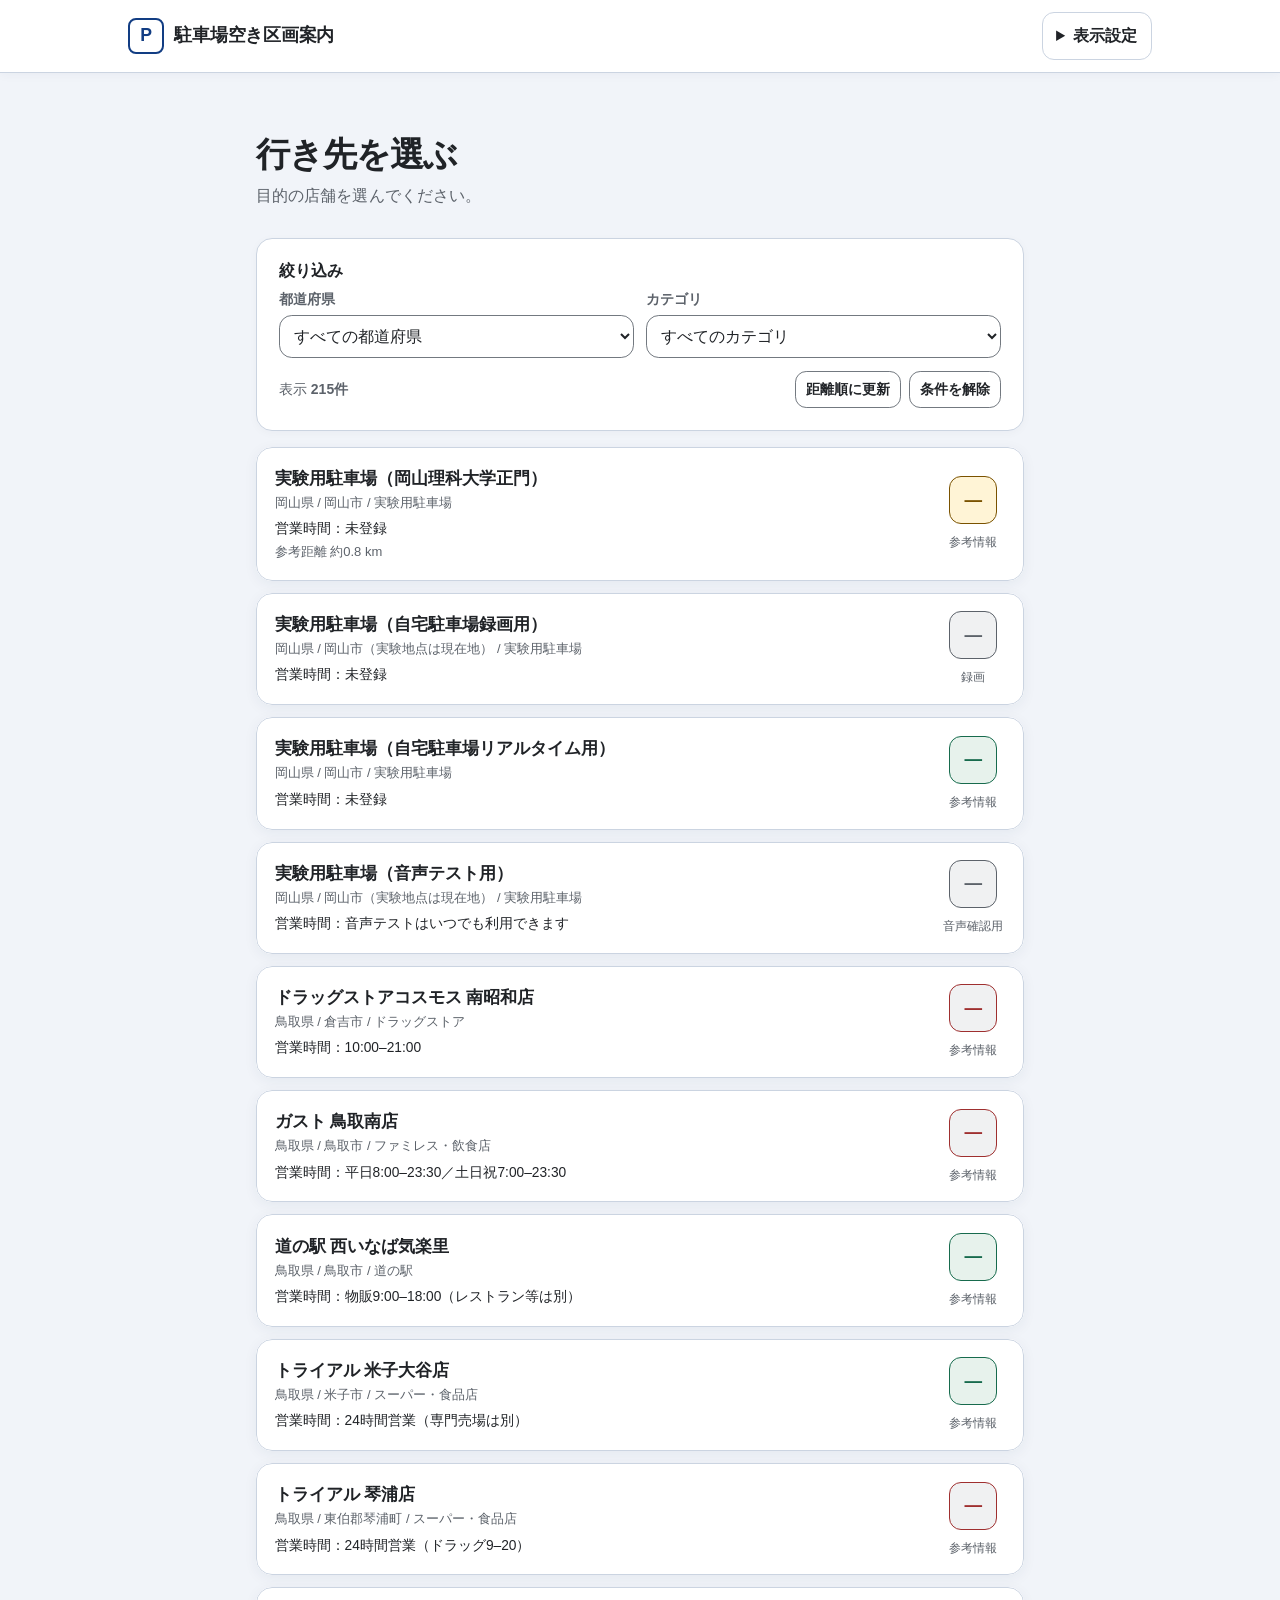
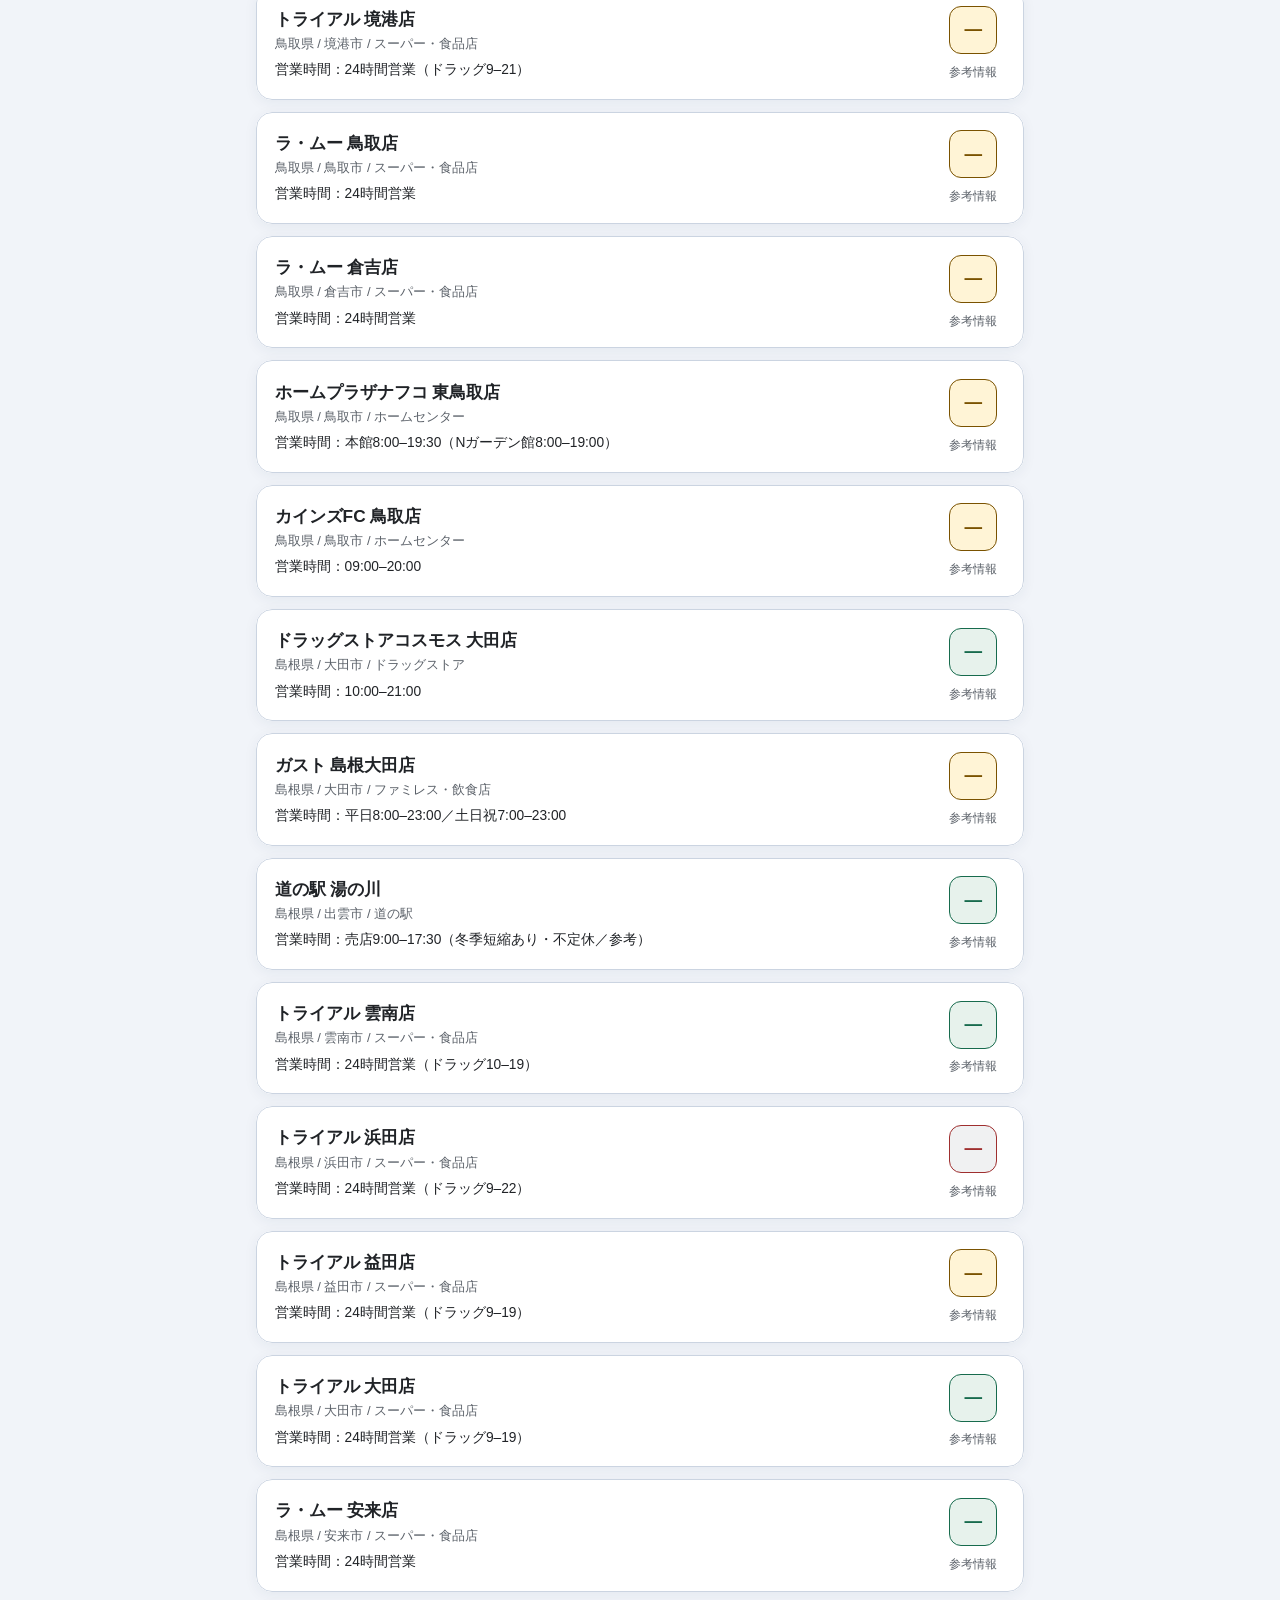
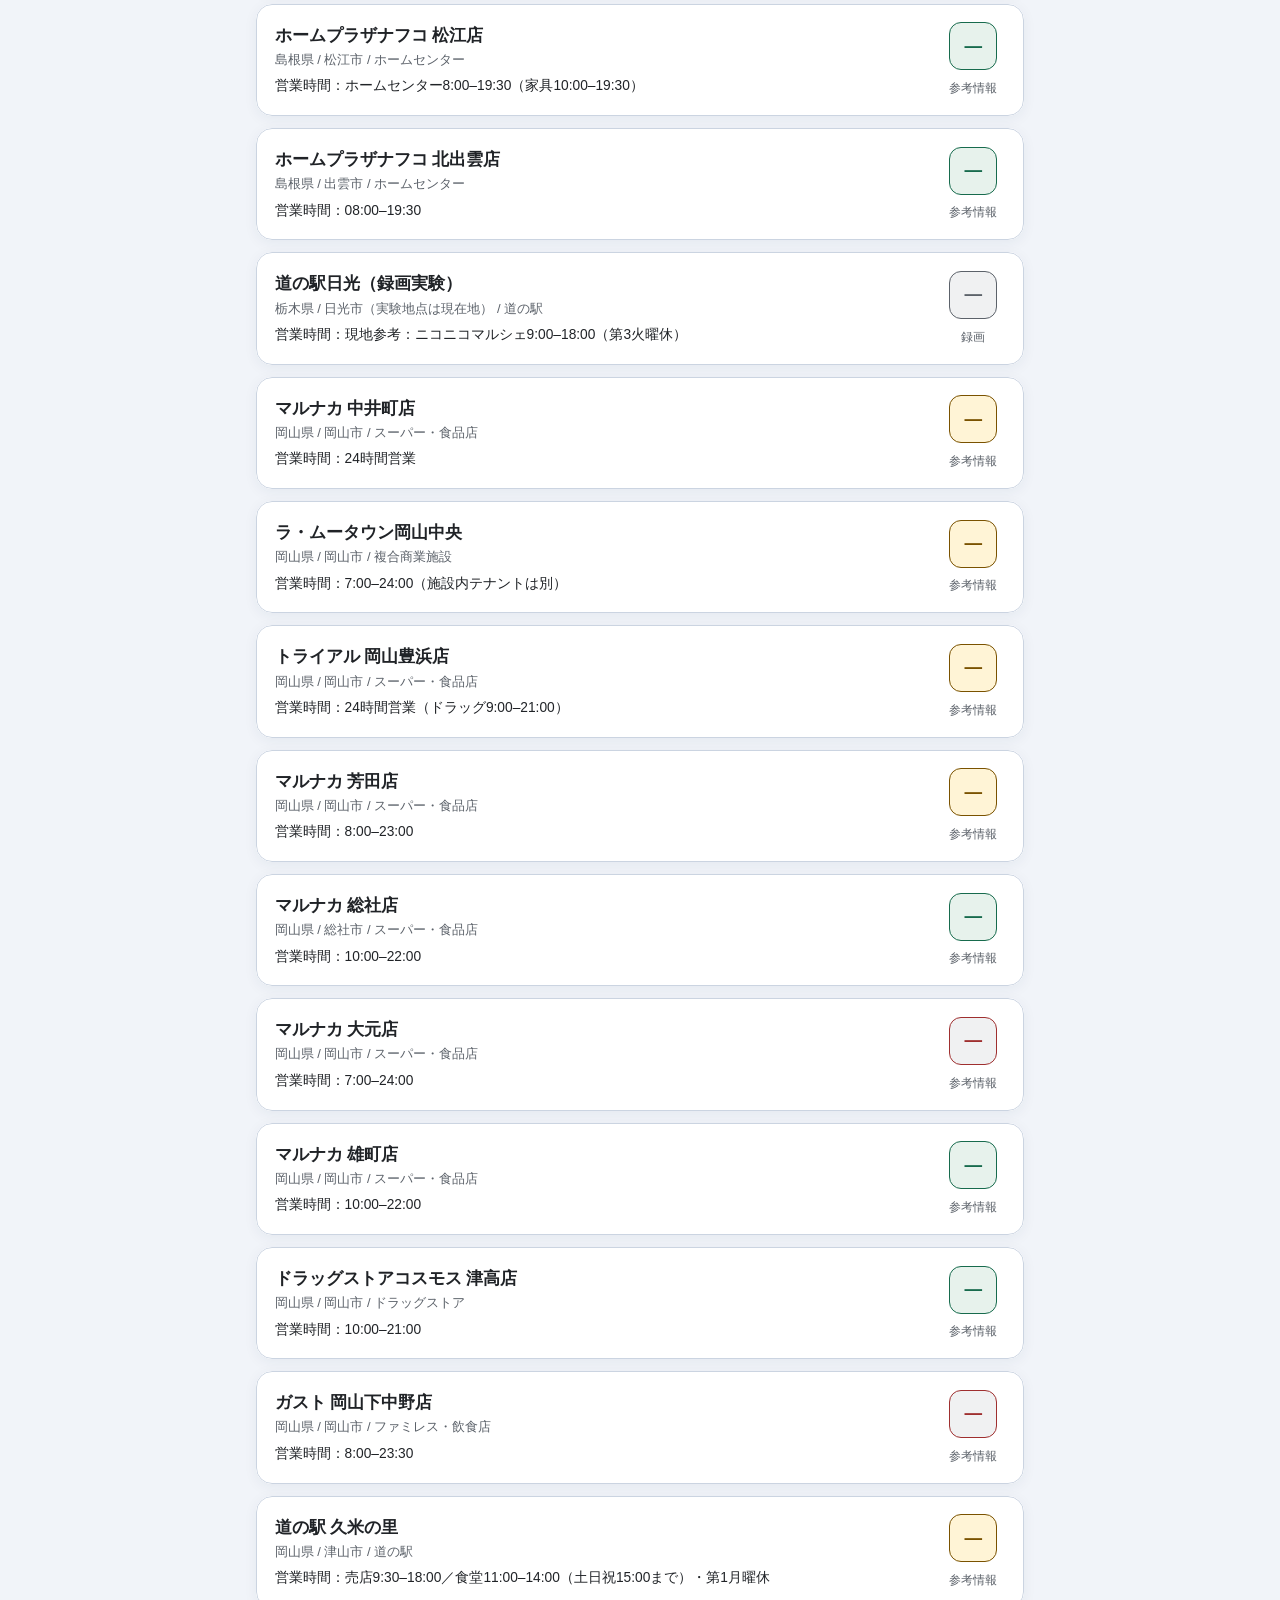
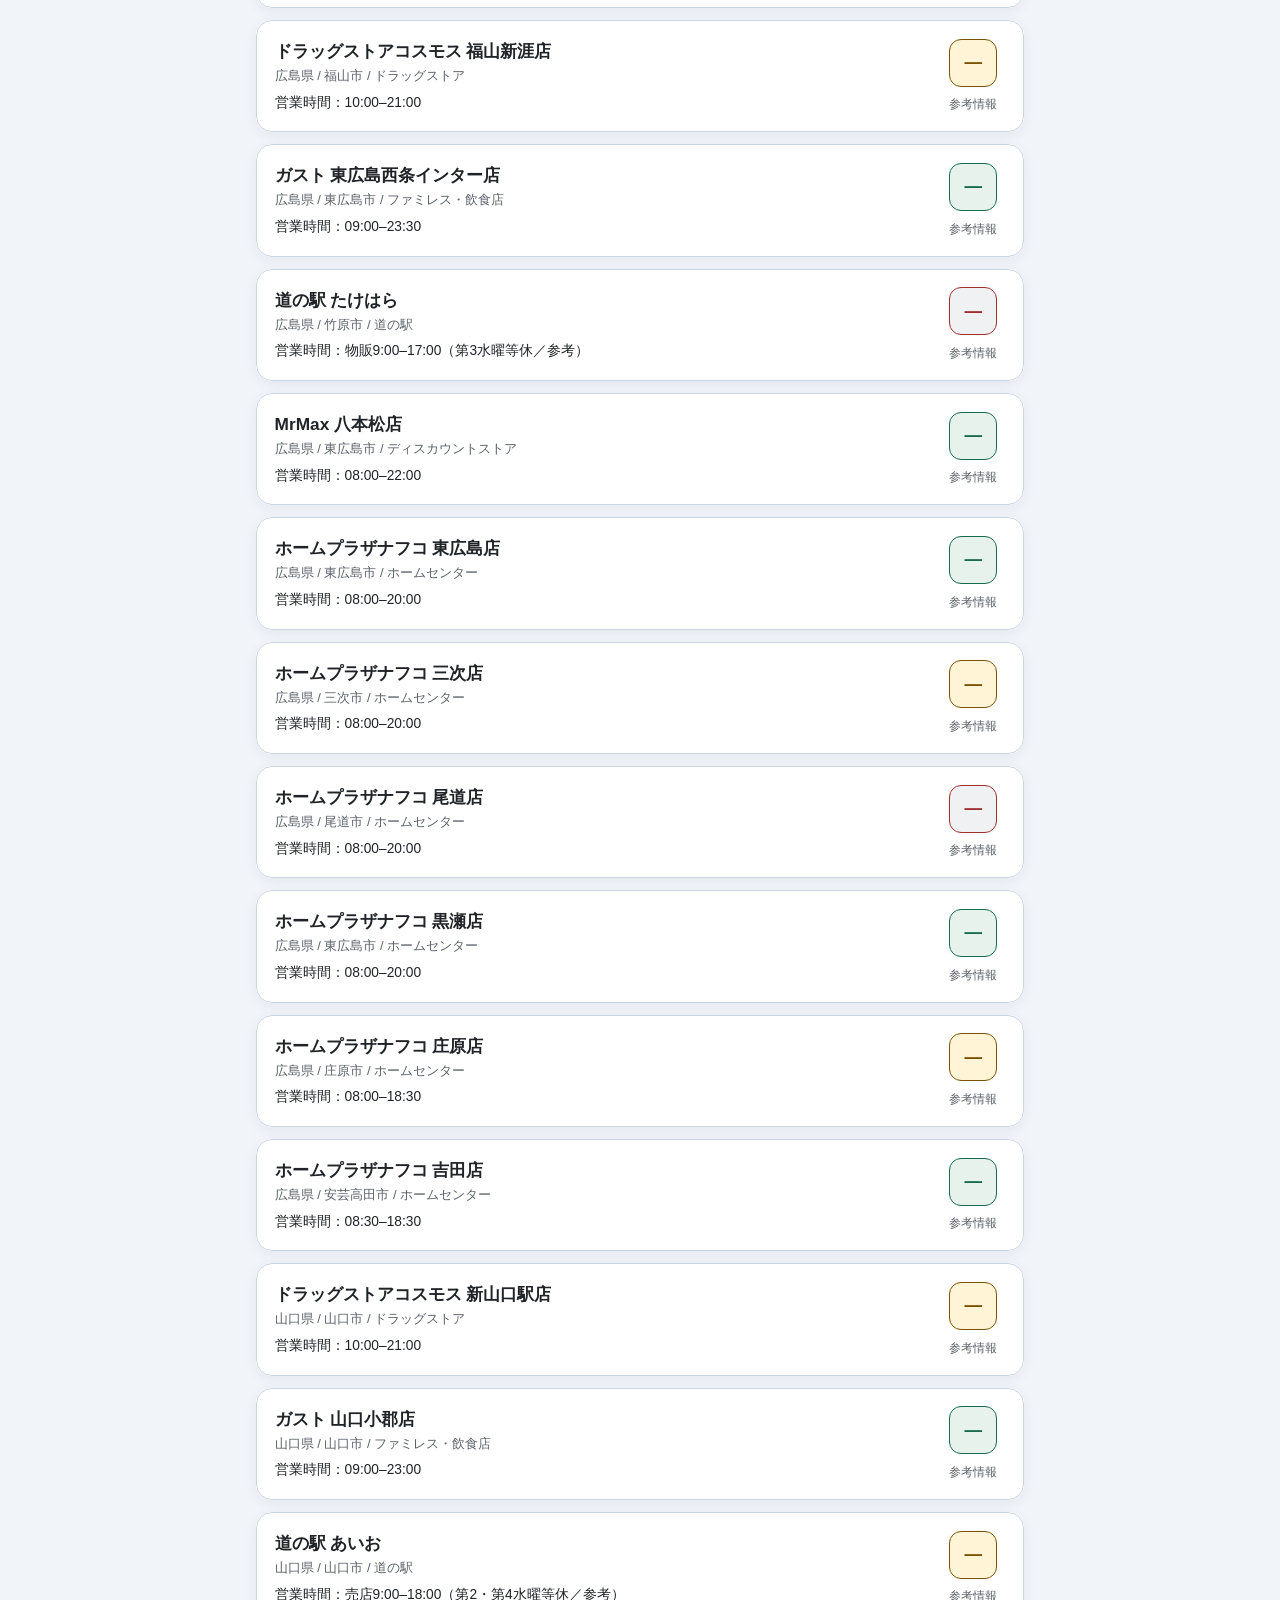
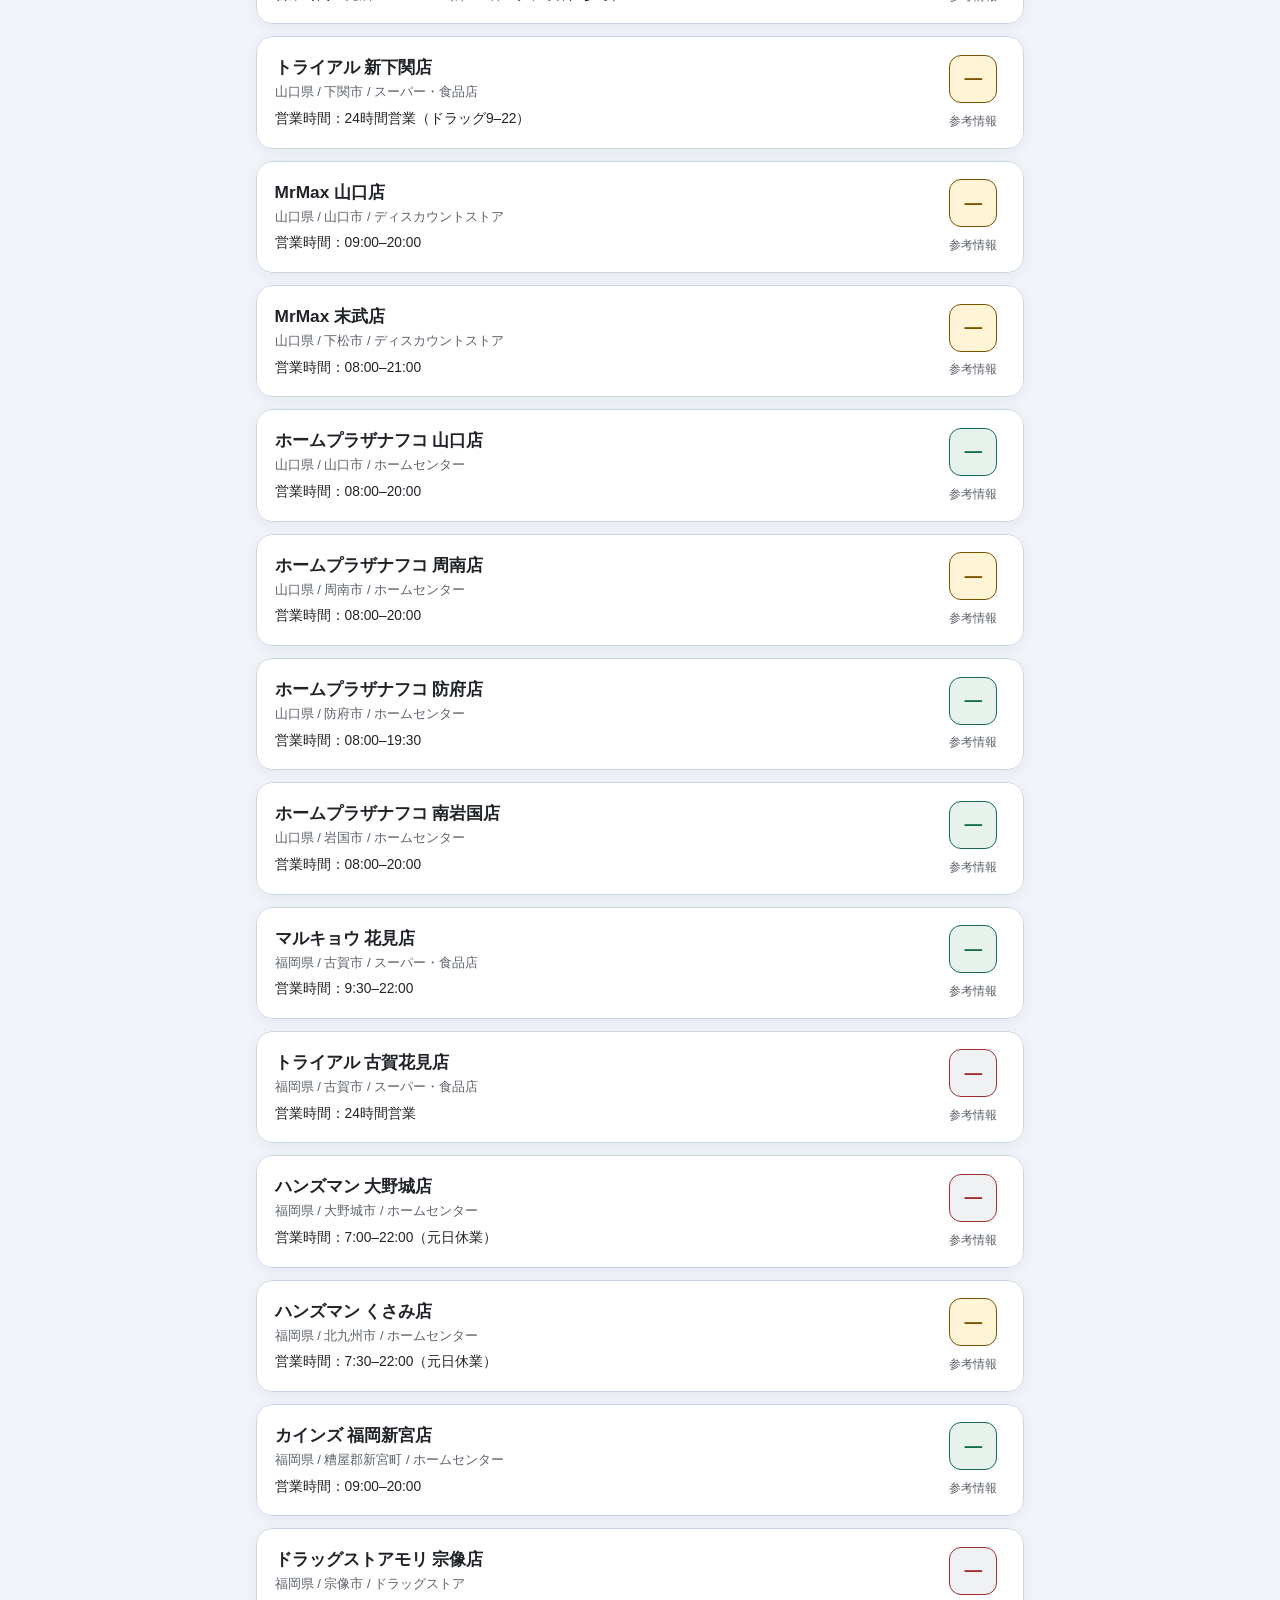
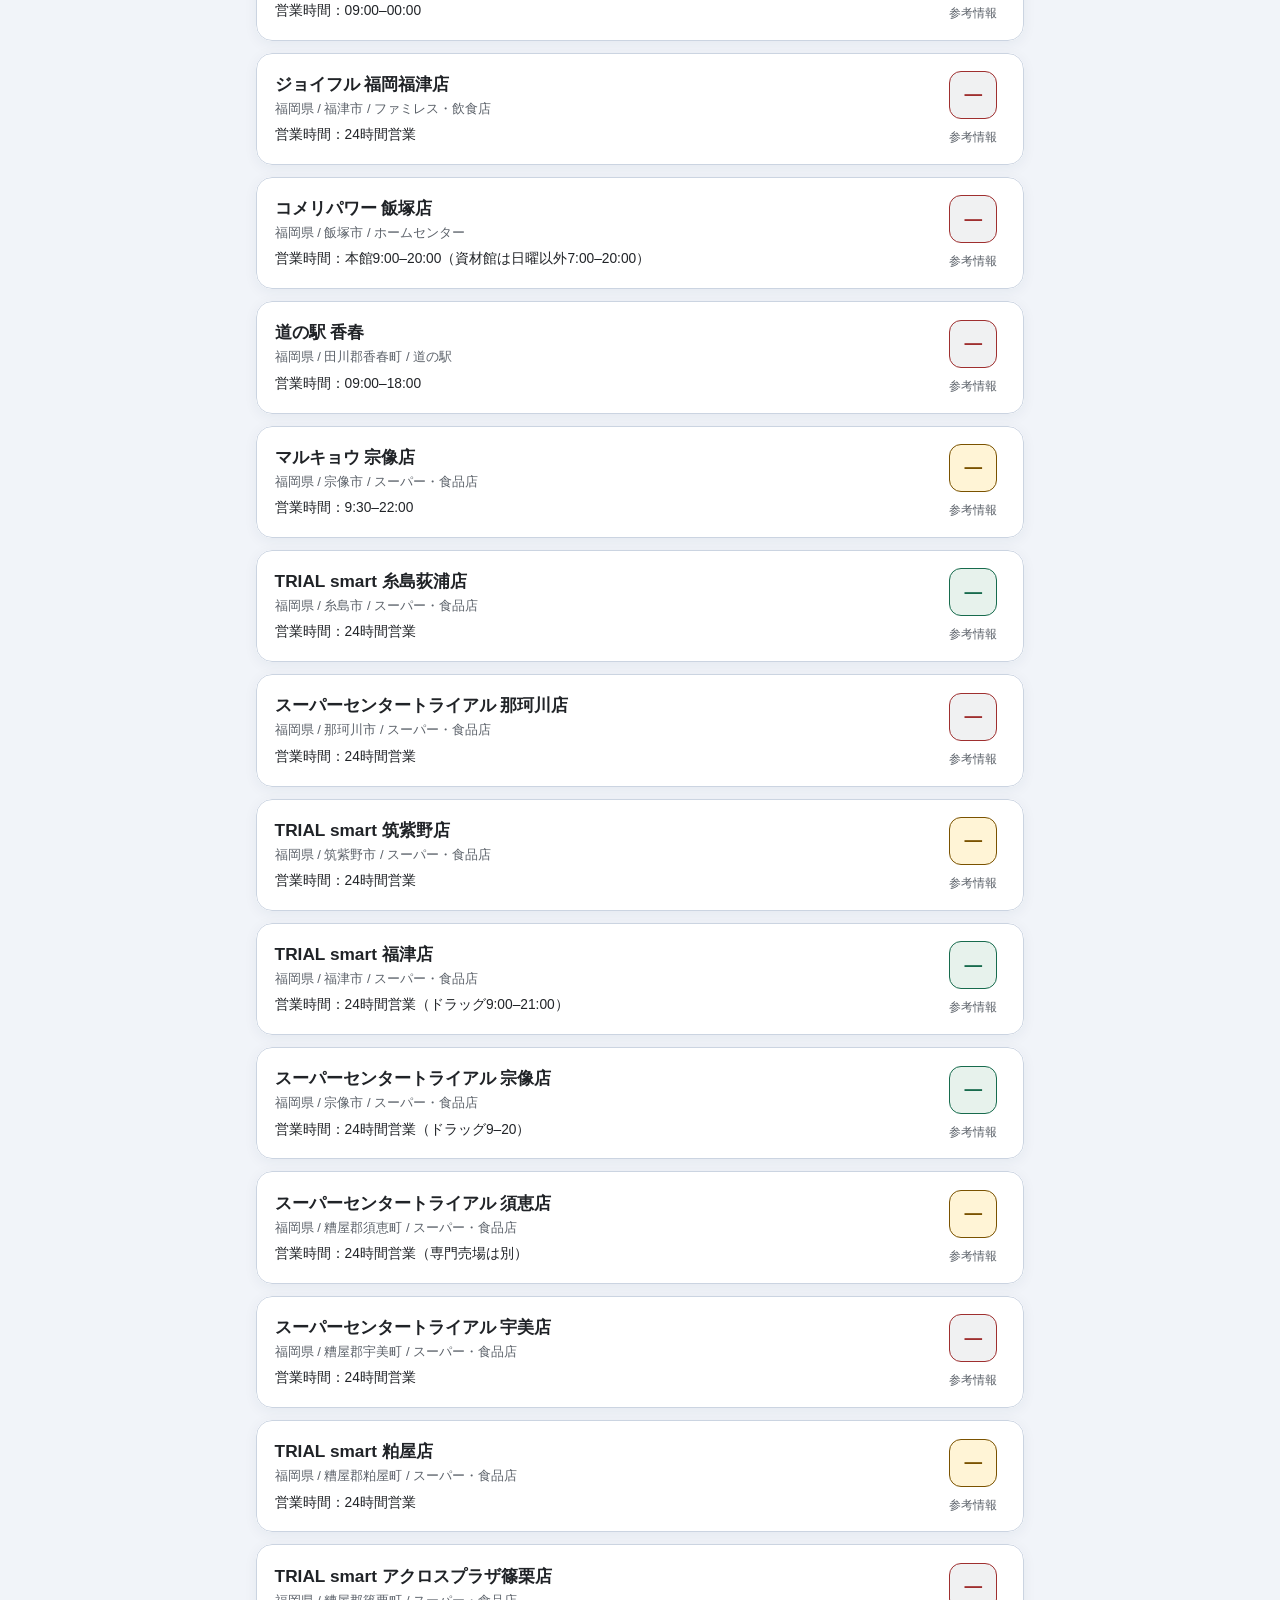
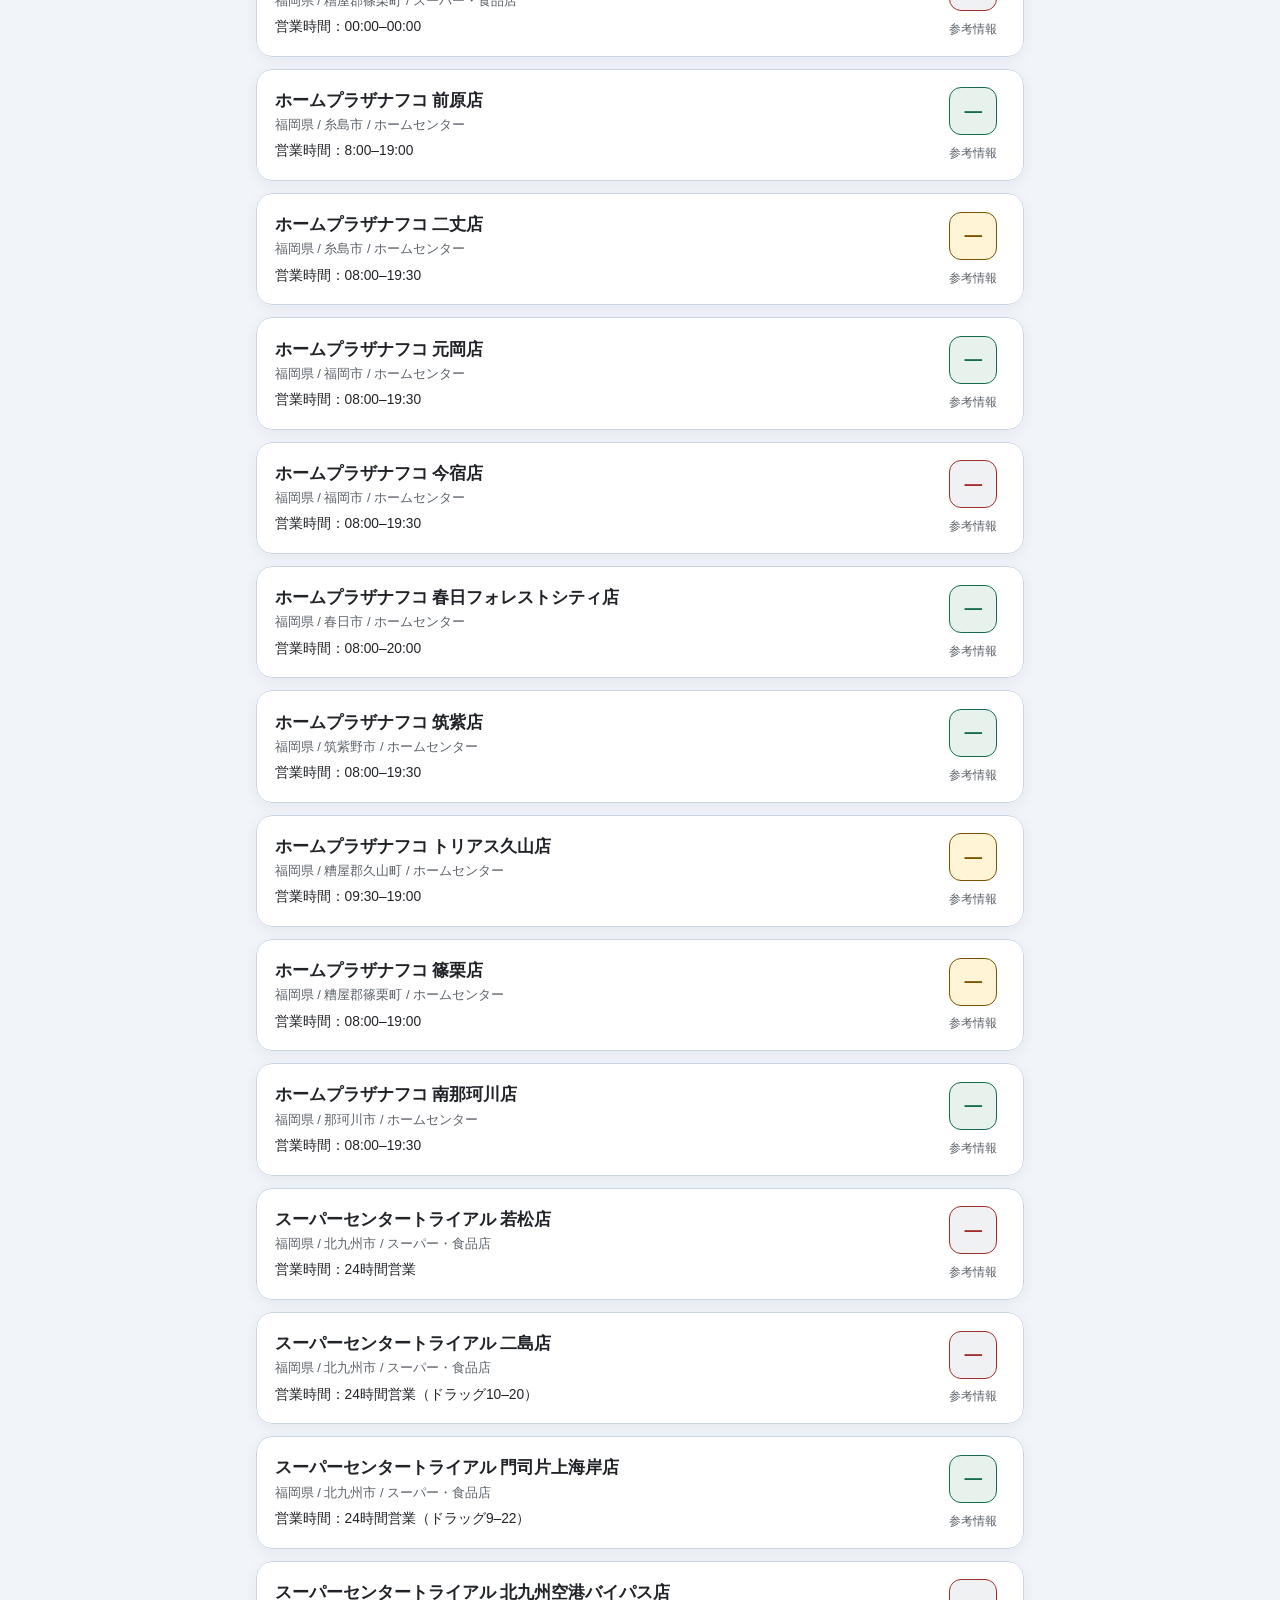
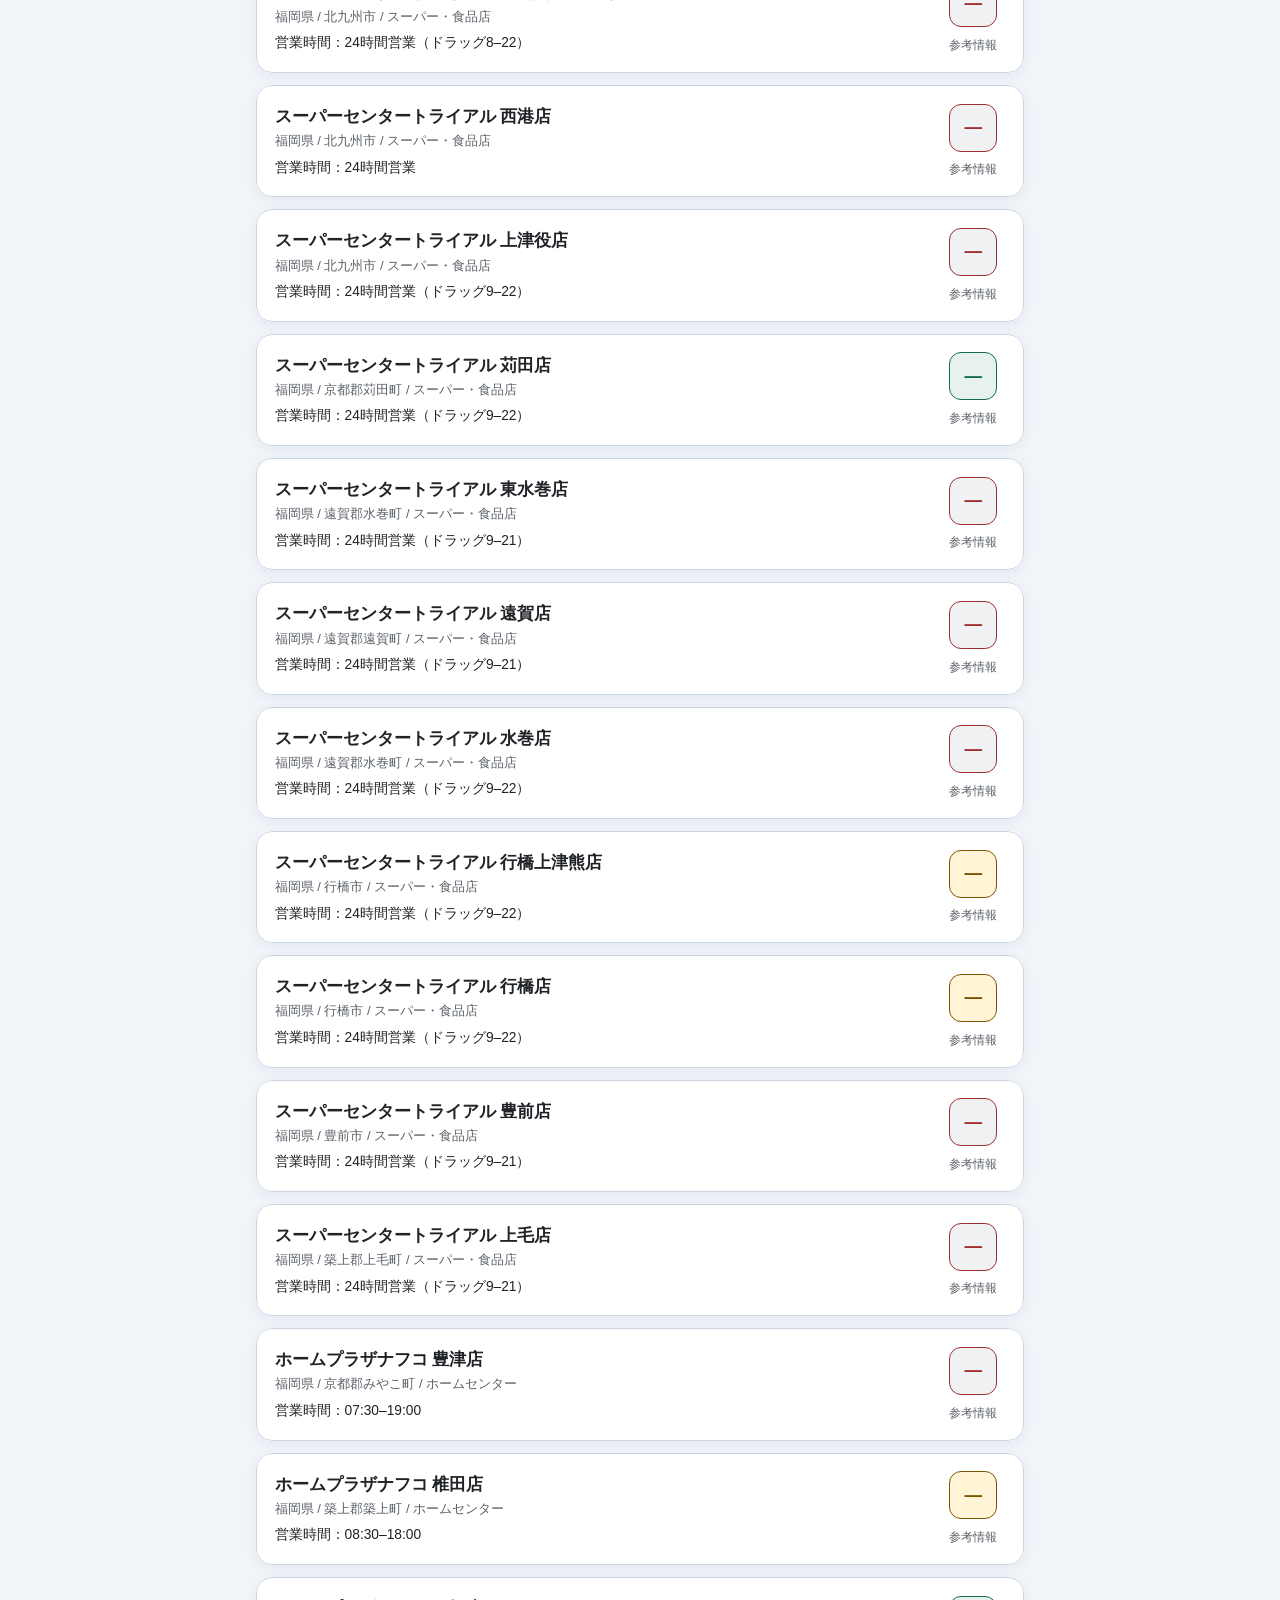
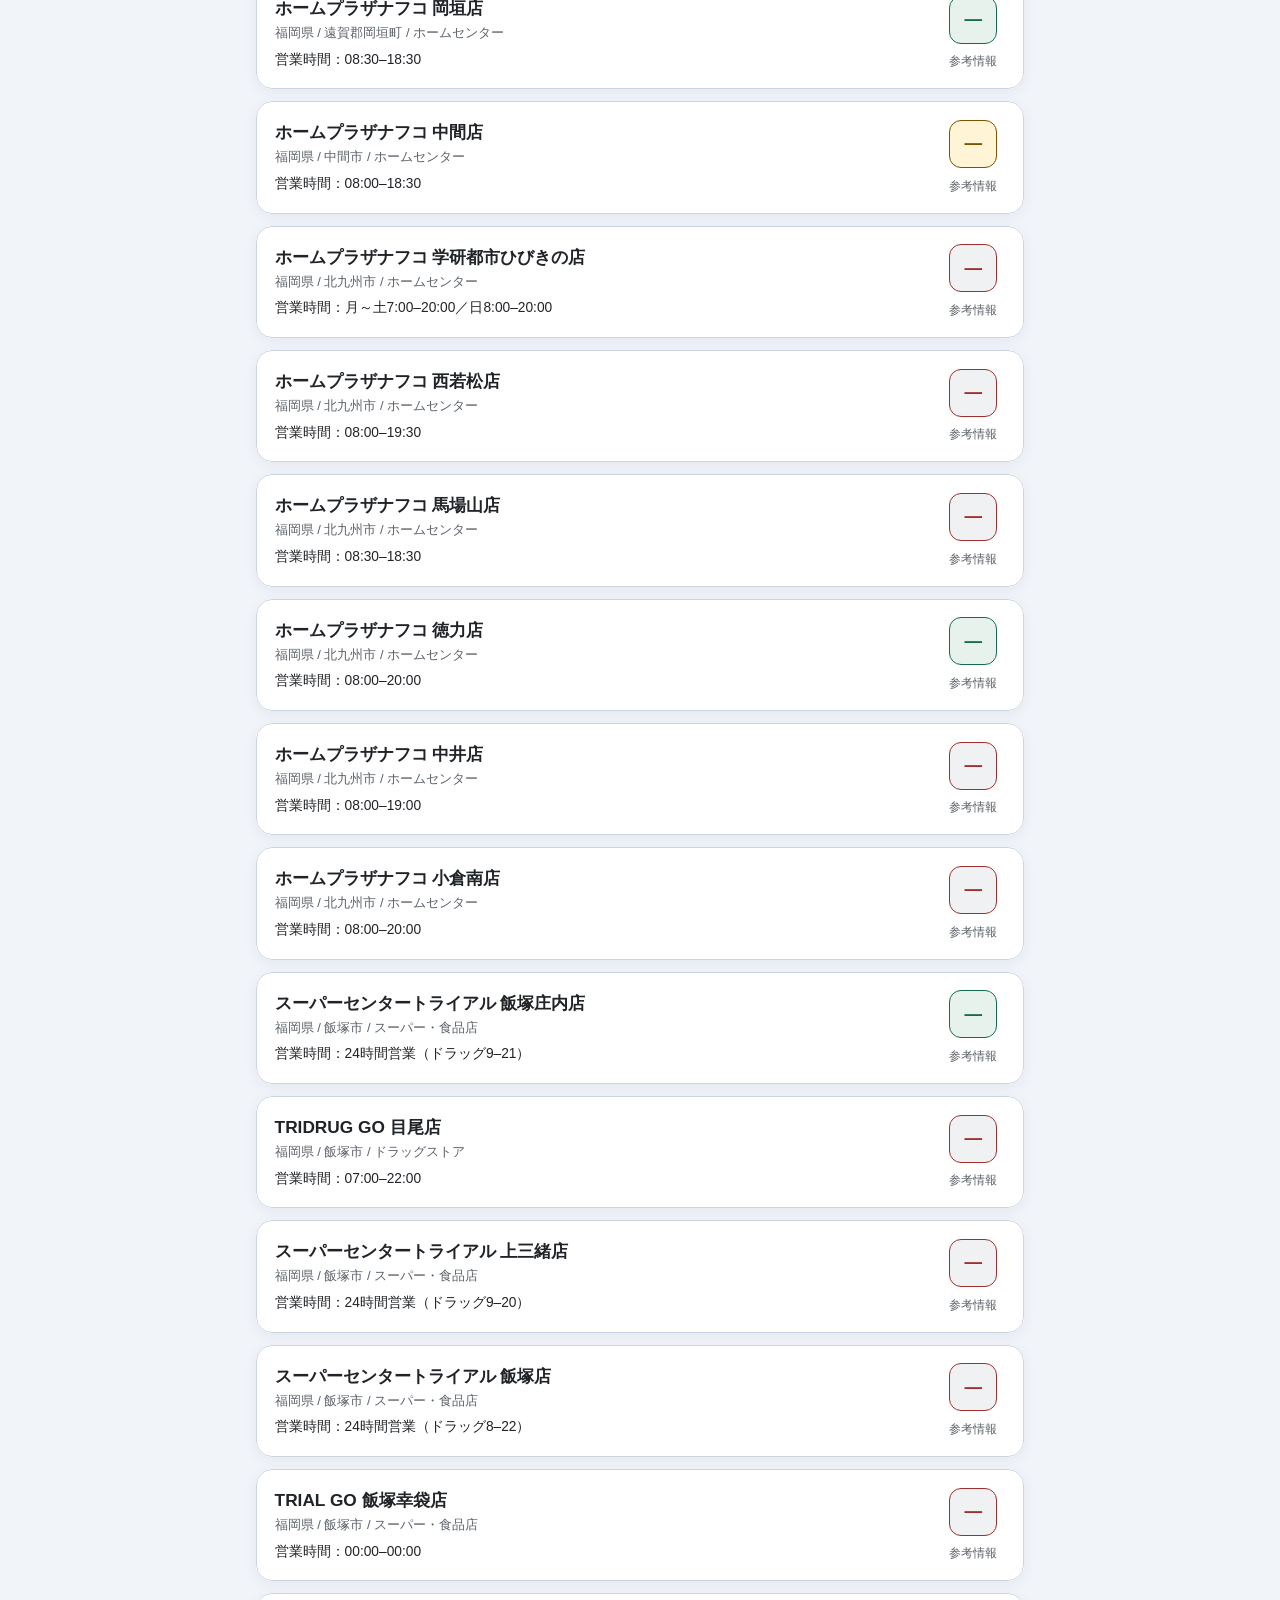
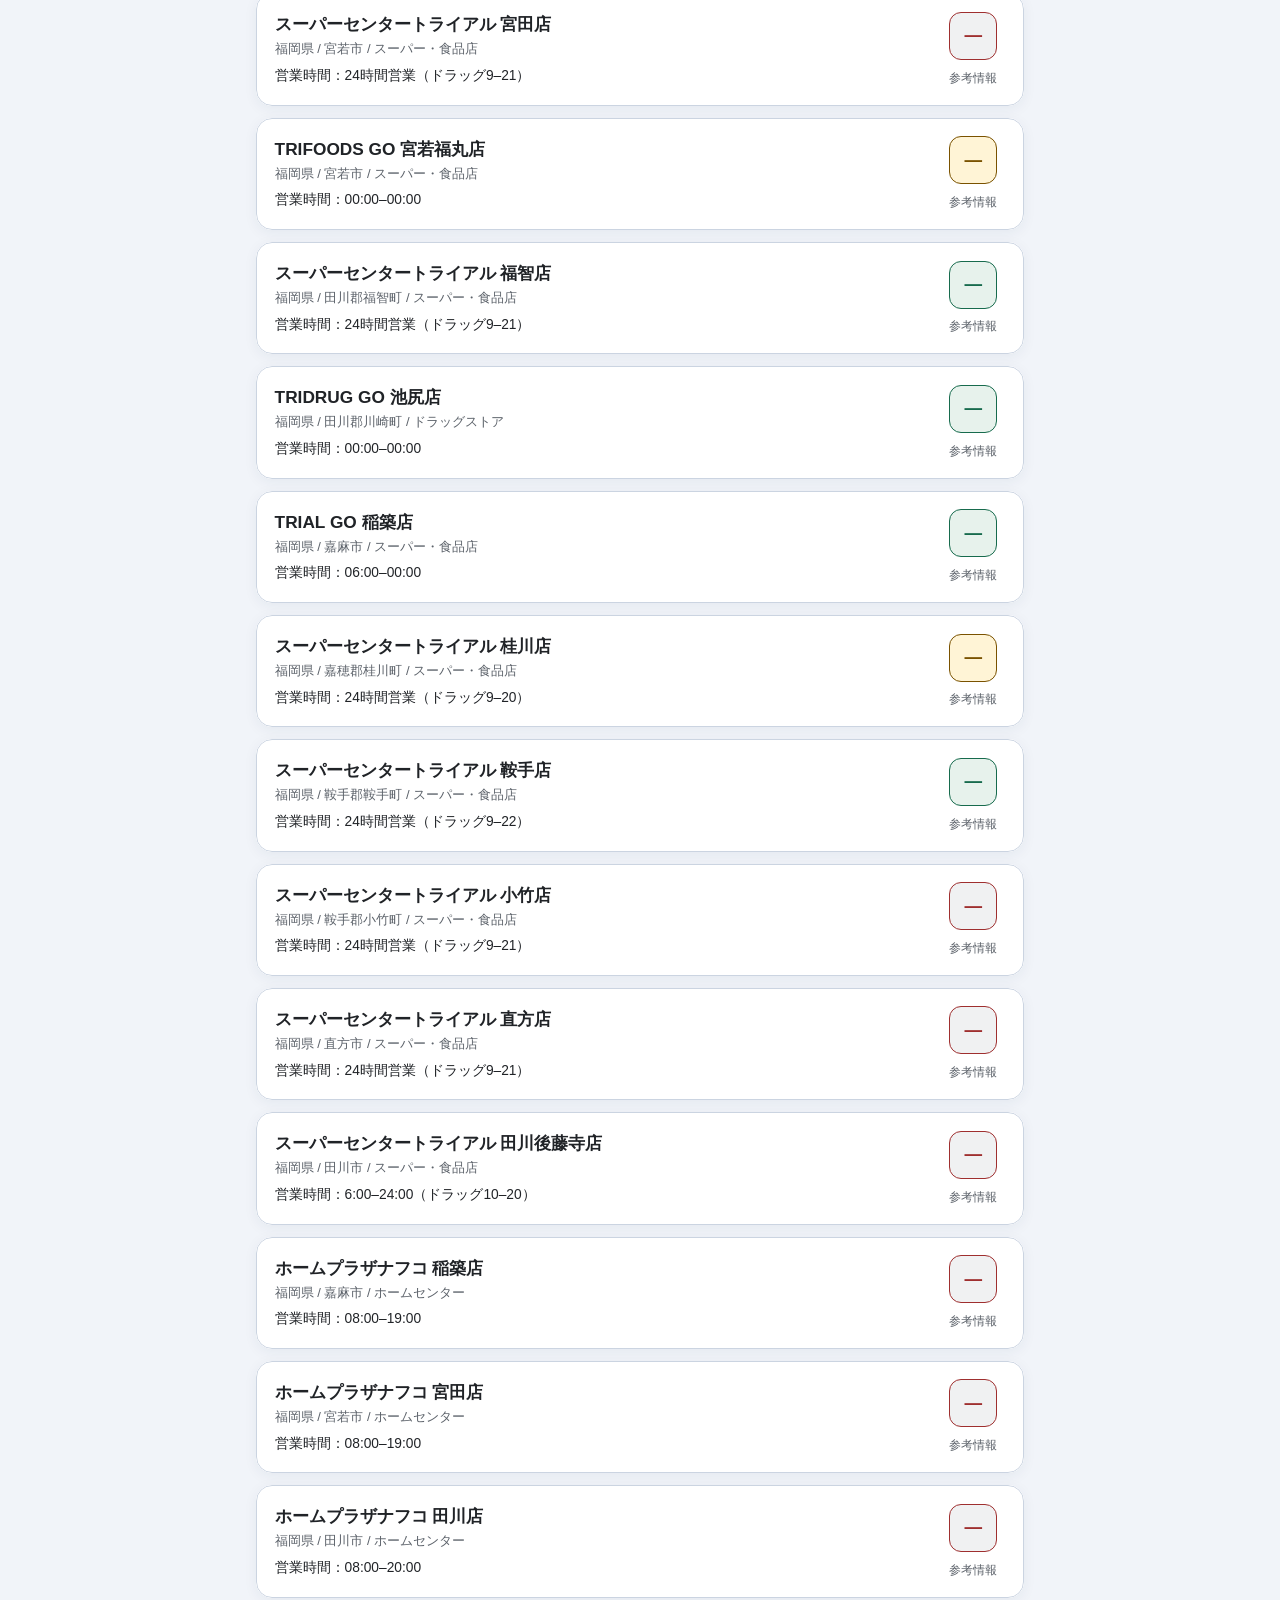
==== commit a7f8d7b3: "Refresh English parking-label version in the user app" ====
--- a/index.html
+++ b/index.html
@@ -33,7 +33,7 @@
   <script src="./voice-continuous-playback.js?v=20261030-voice-no-cutoff-1" defer></script>
   <script src="./voice-audio-cache.js?v=20261030-rpc-manifest-1" defer></script>
   <script src="./voice-test-scenarios.js?v=20261113-bilingual-coverage-1" defer></script>
-  <script src="./app.js?v=20261113-bilingual-coverage-1" defer></script>
+  <script src="./app.js?v=20261113-bilingual-coverage-2" defer></script>
   <link rel="stylesheet" href="./traffic-safety.css?v=20261112-1">
   <script src="./traffic-safety.js?v=20261112-1" defer></script>
     <script src="./pwa.js?v=20261112-plain-language-1" defer></script>
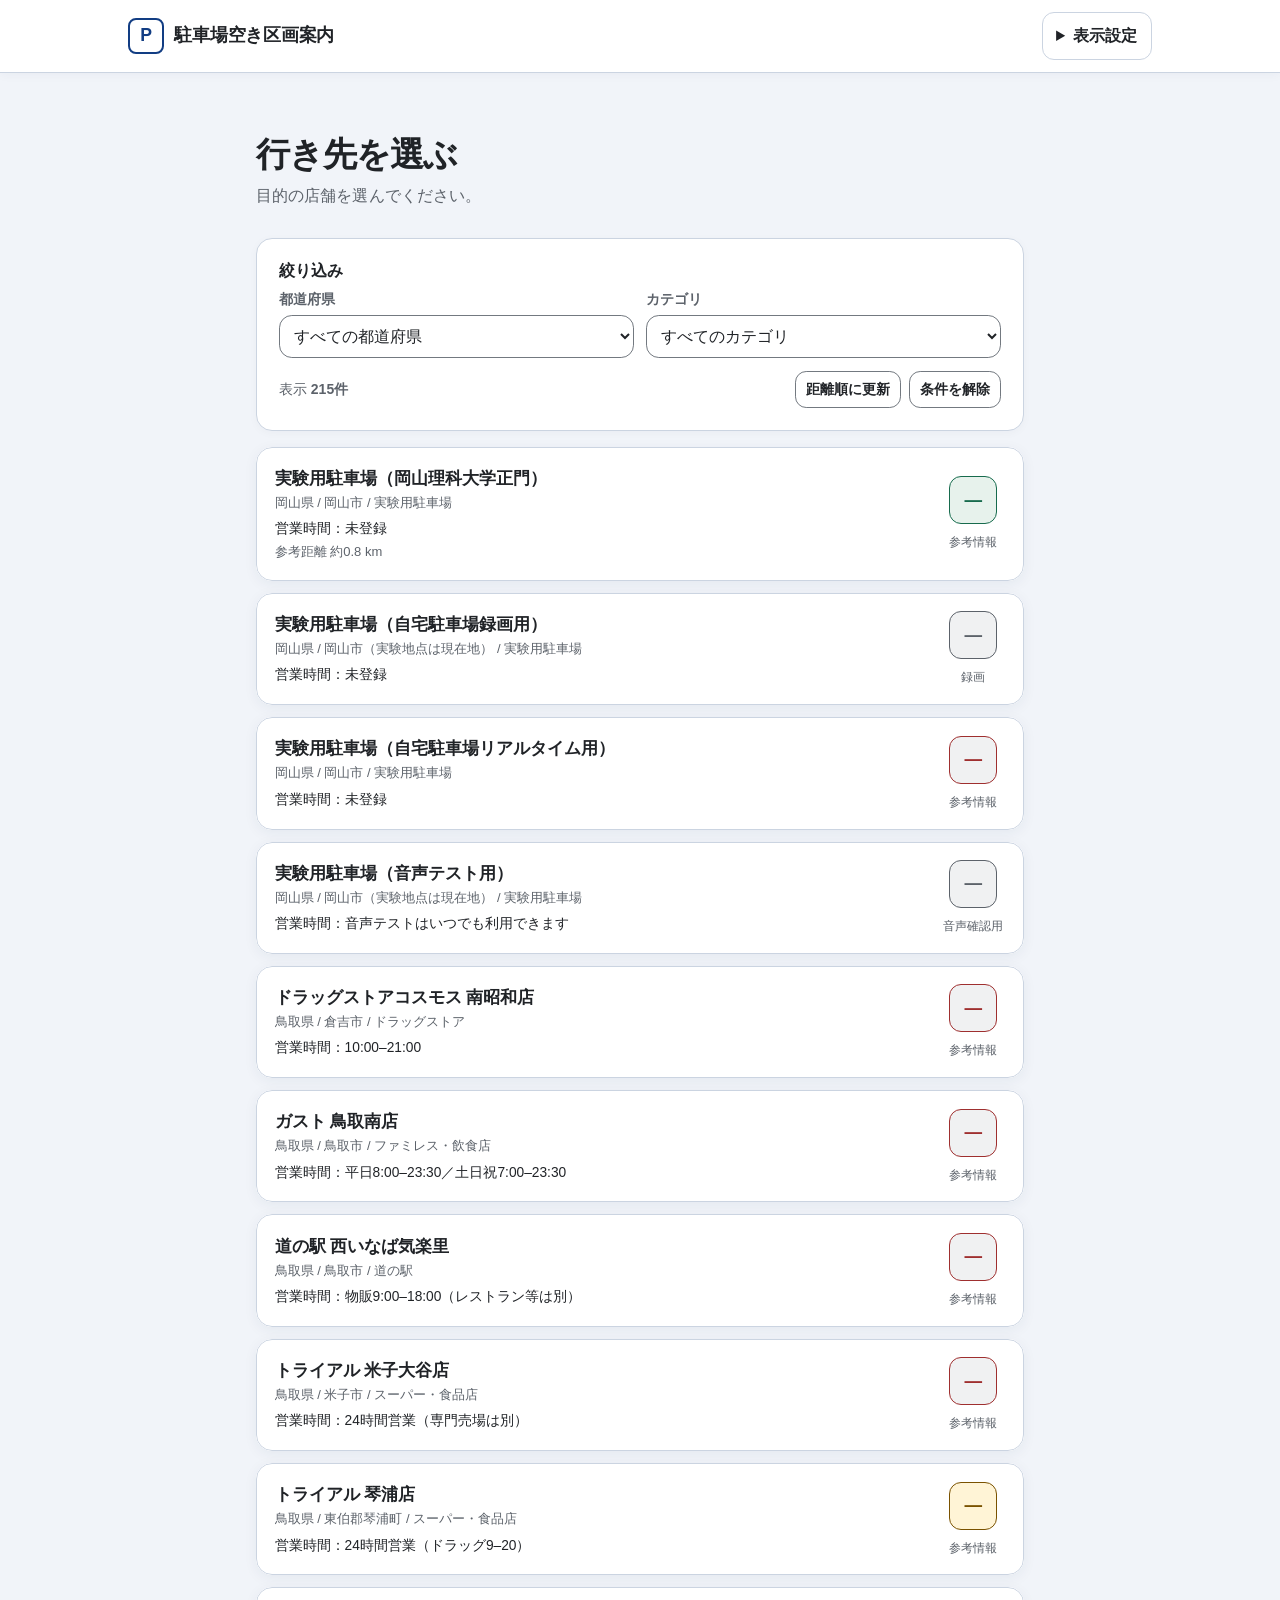
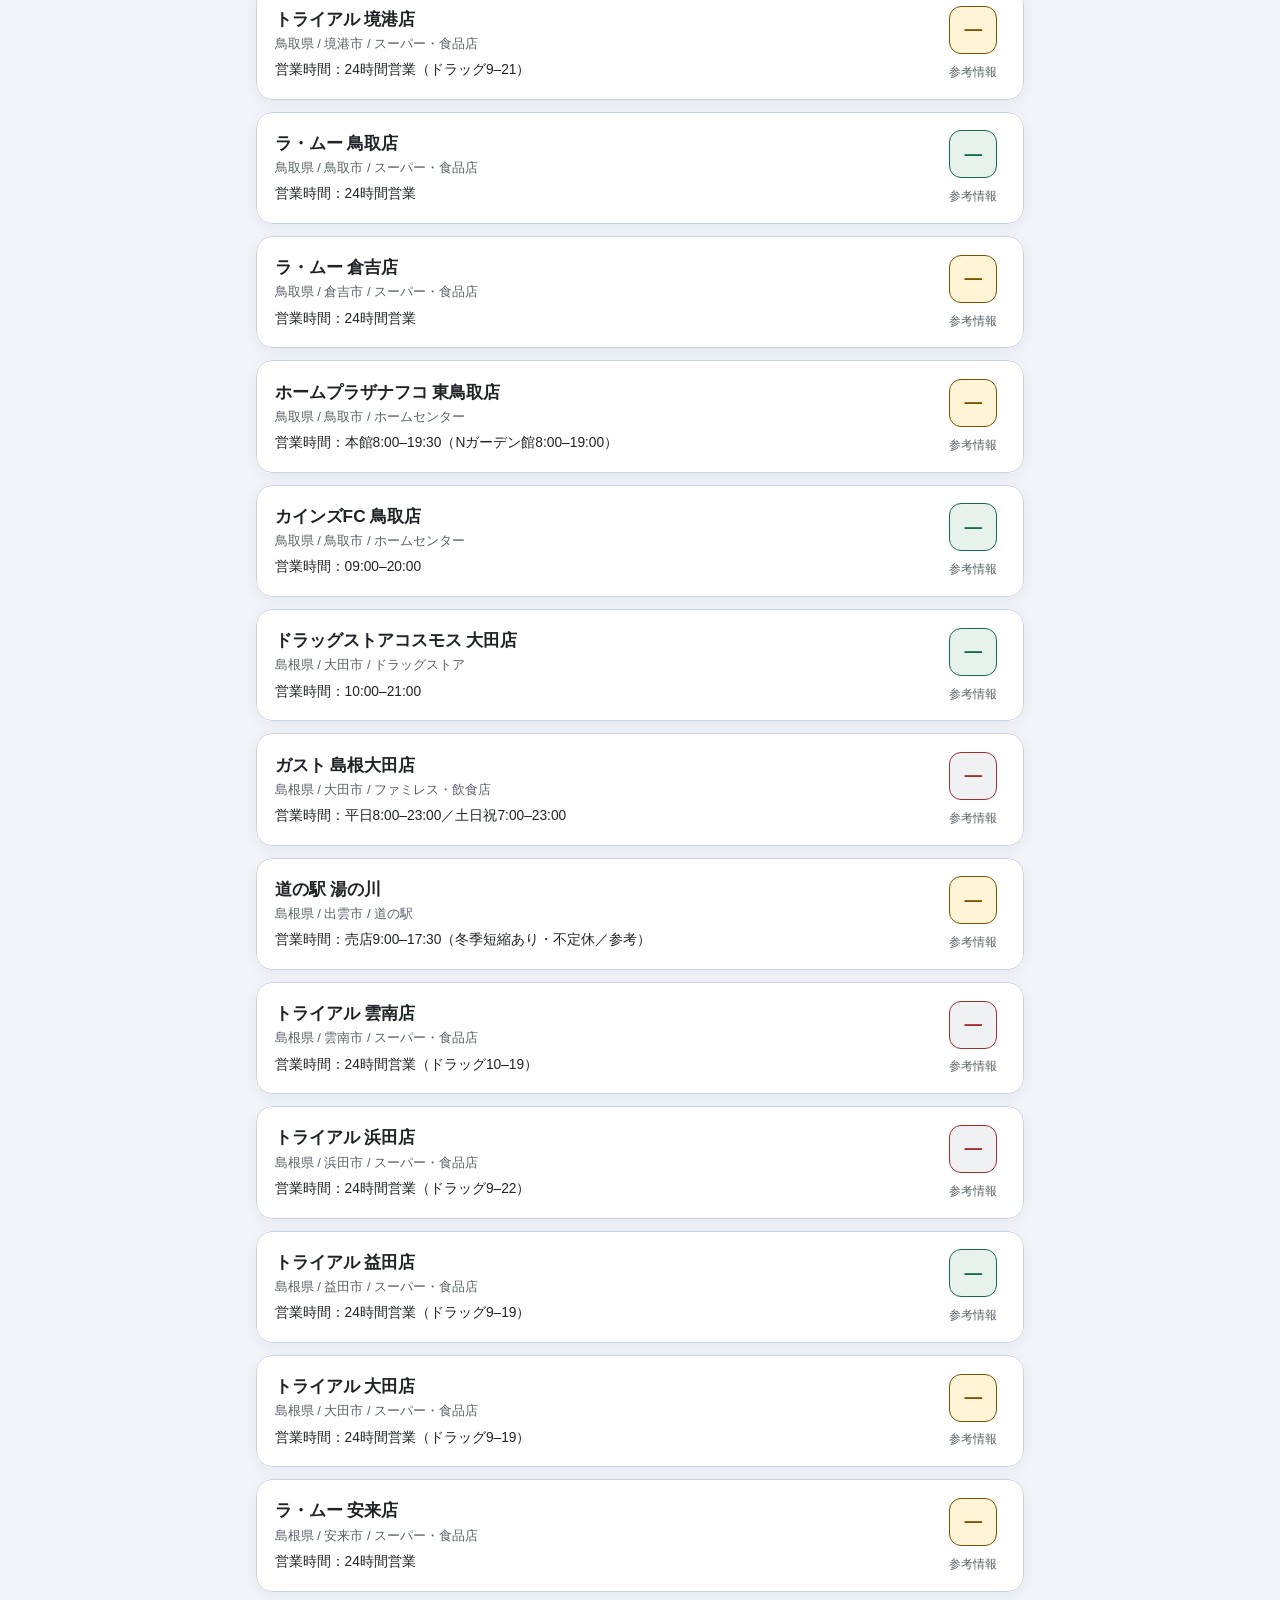
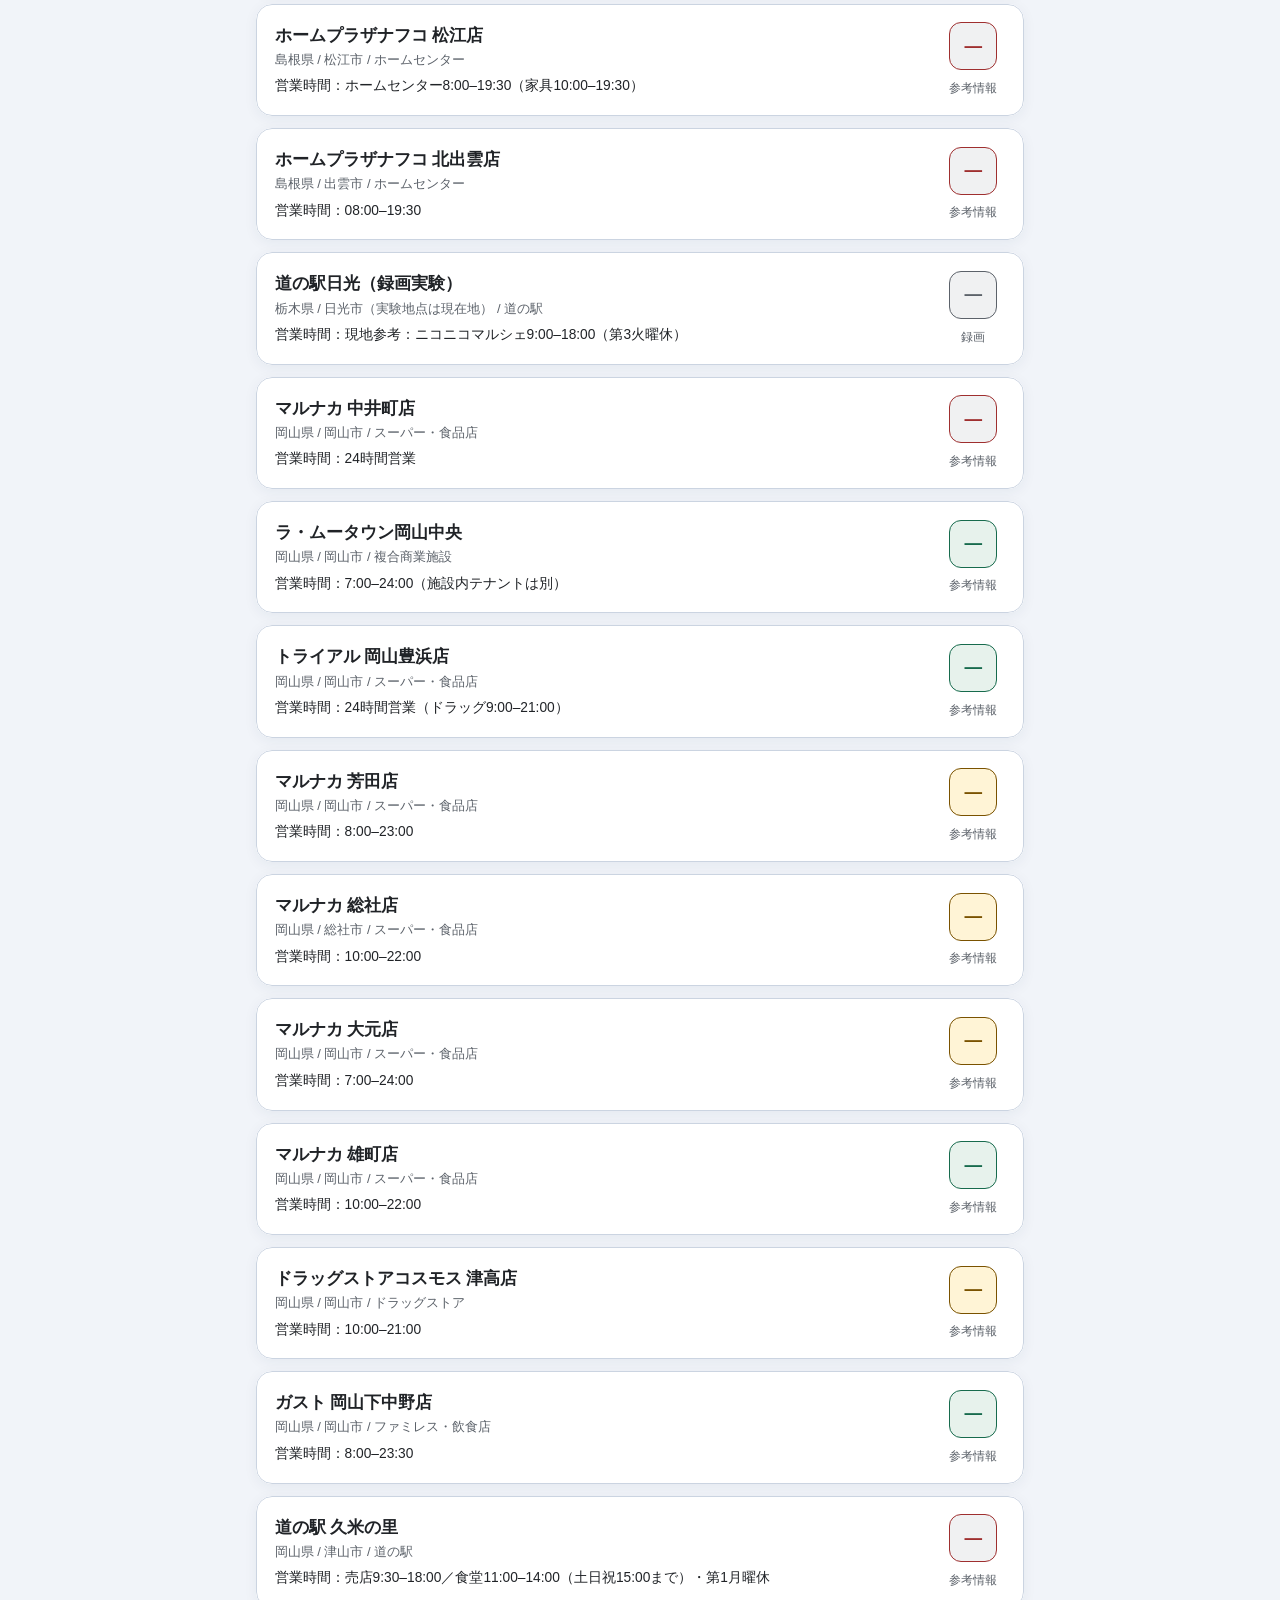
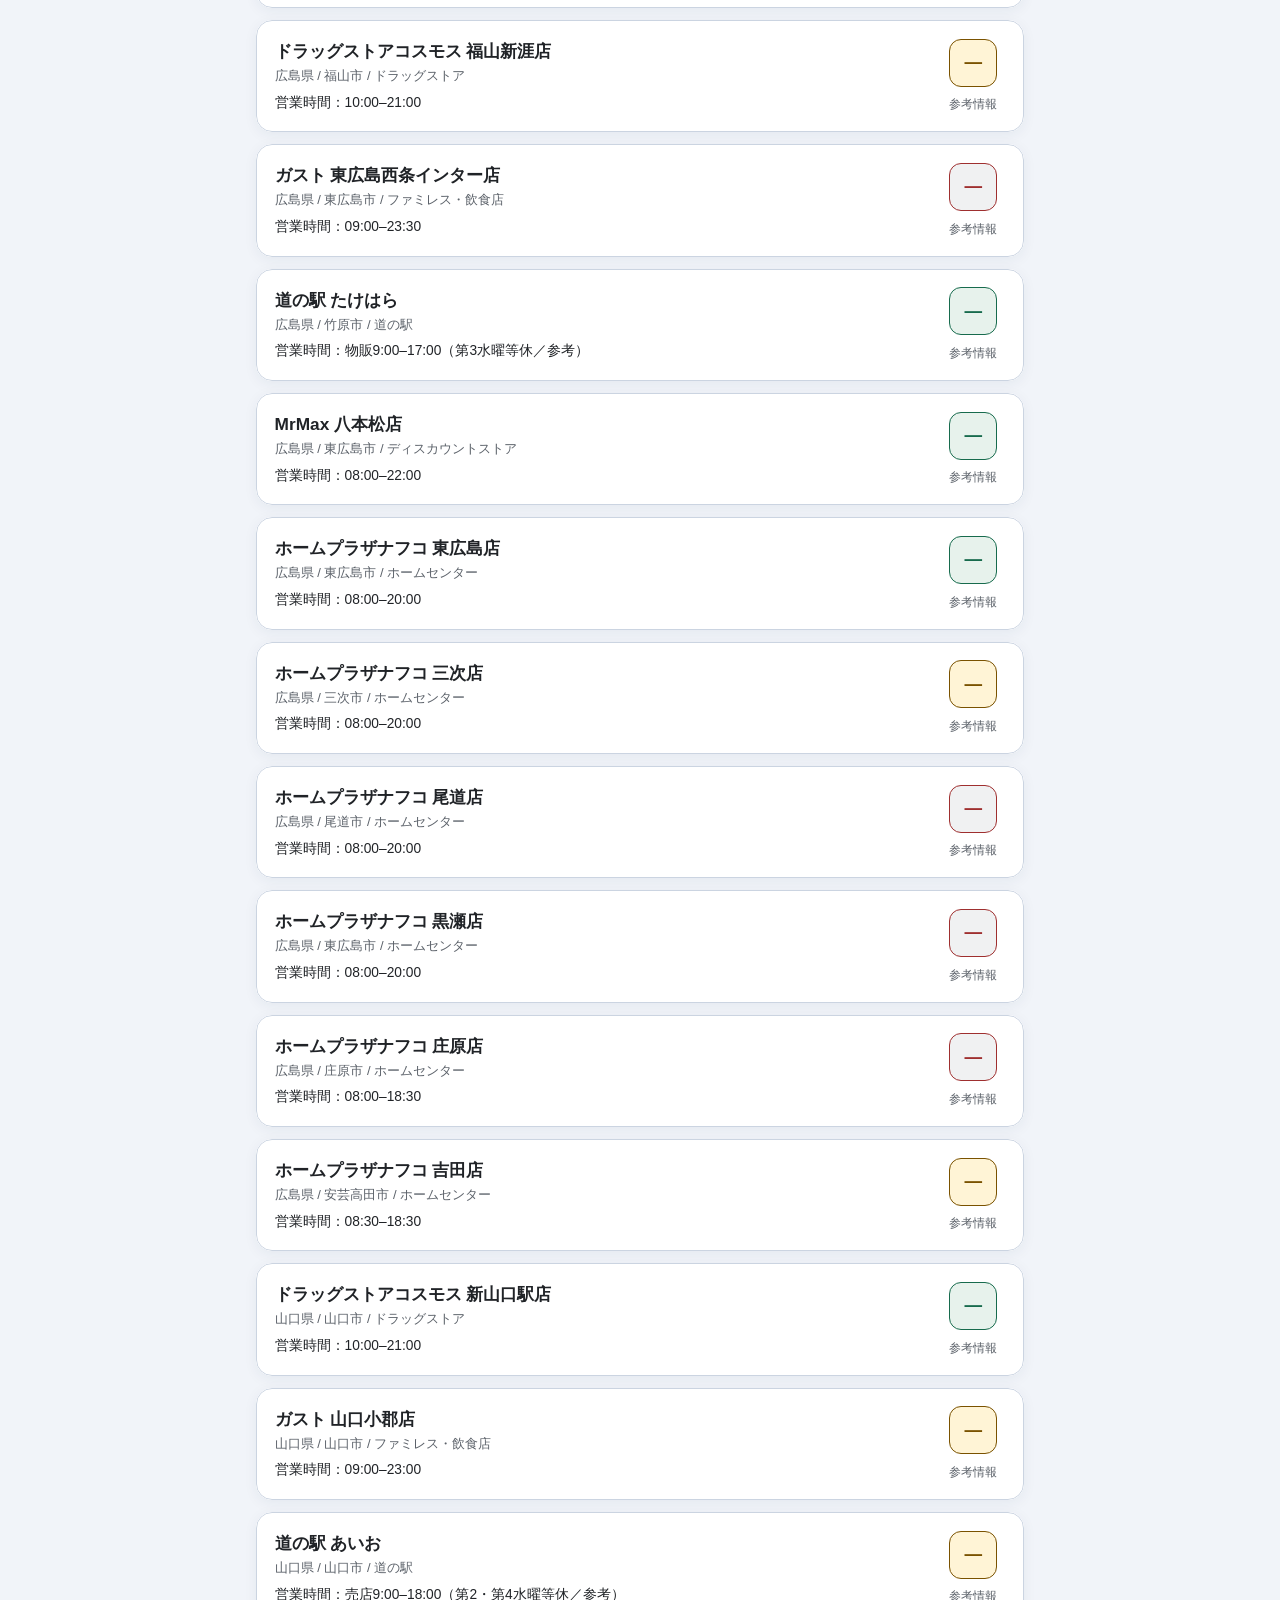
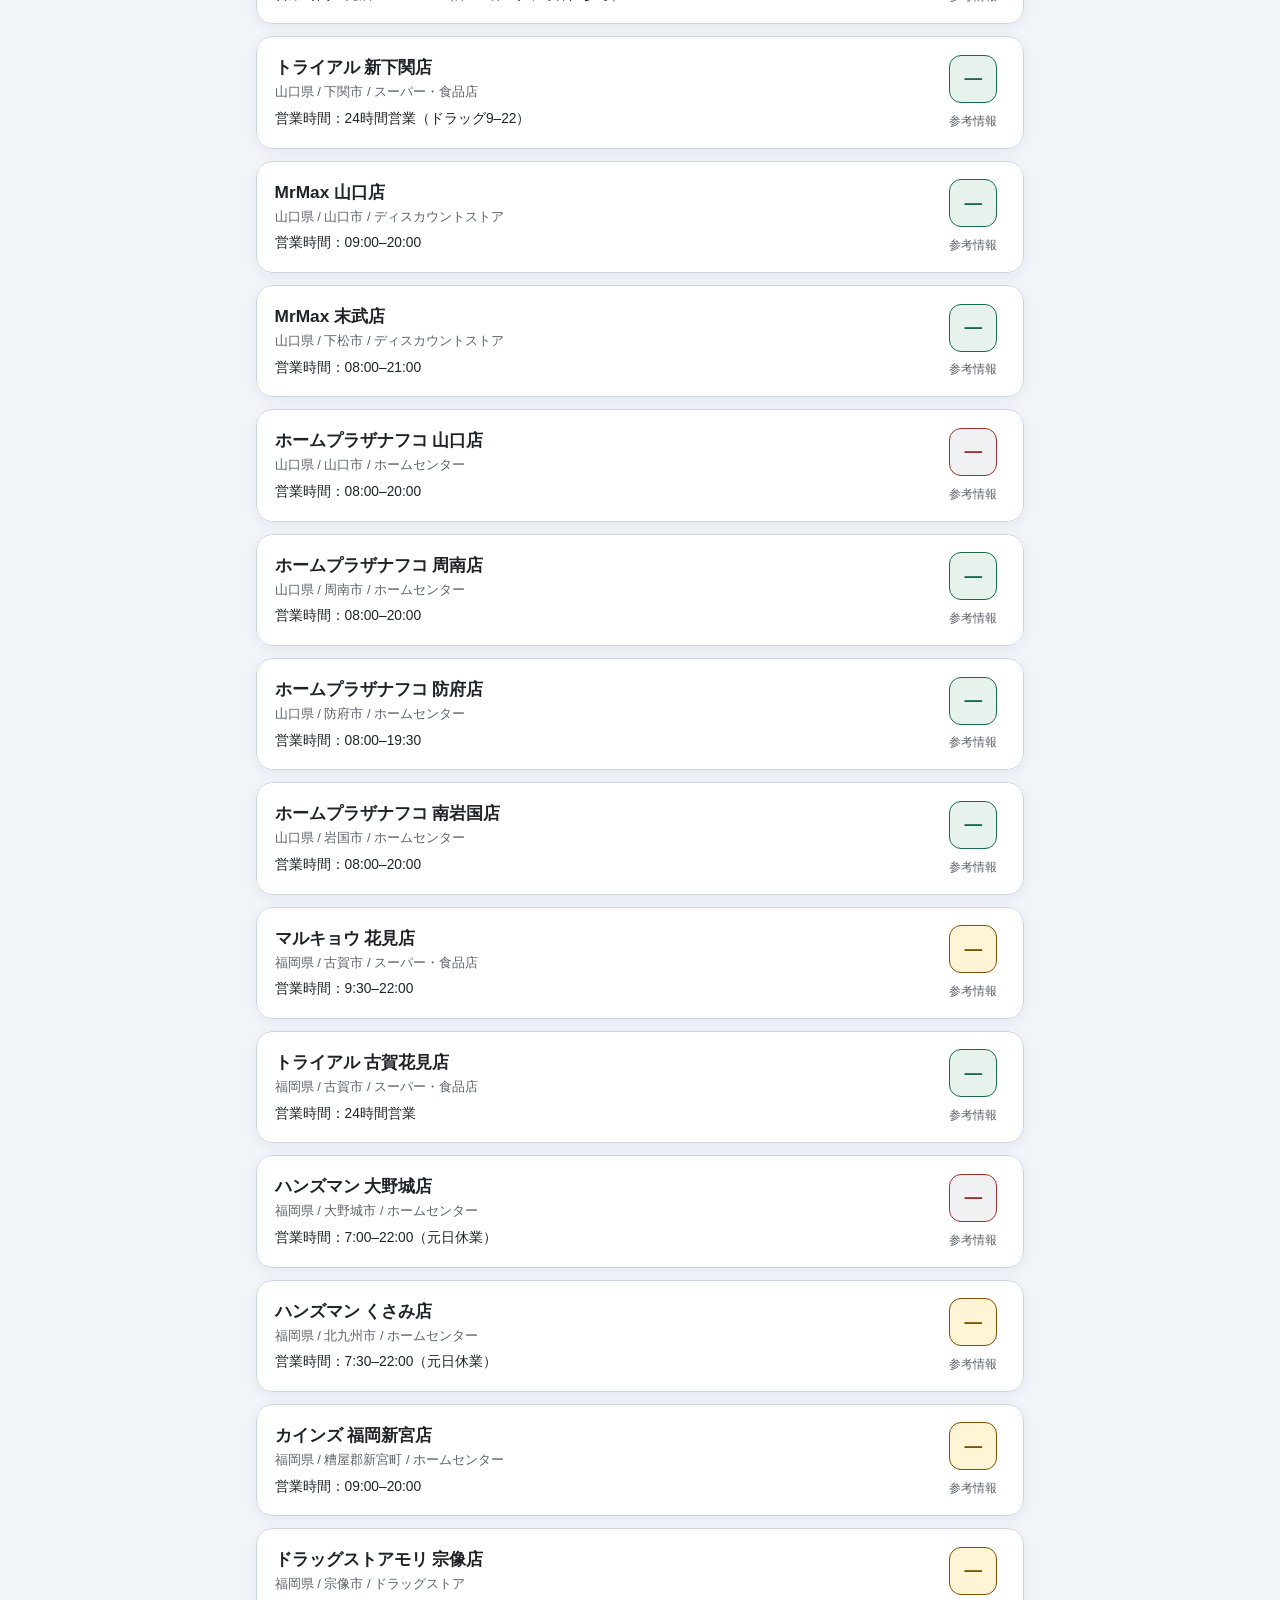
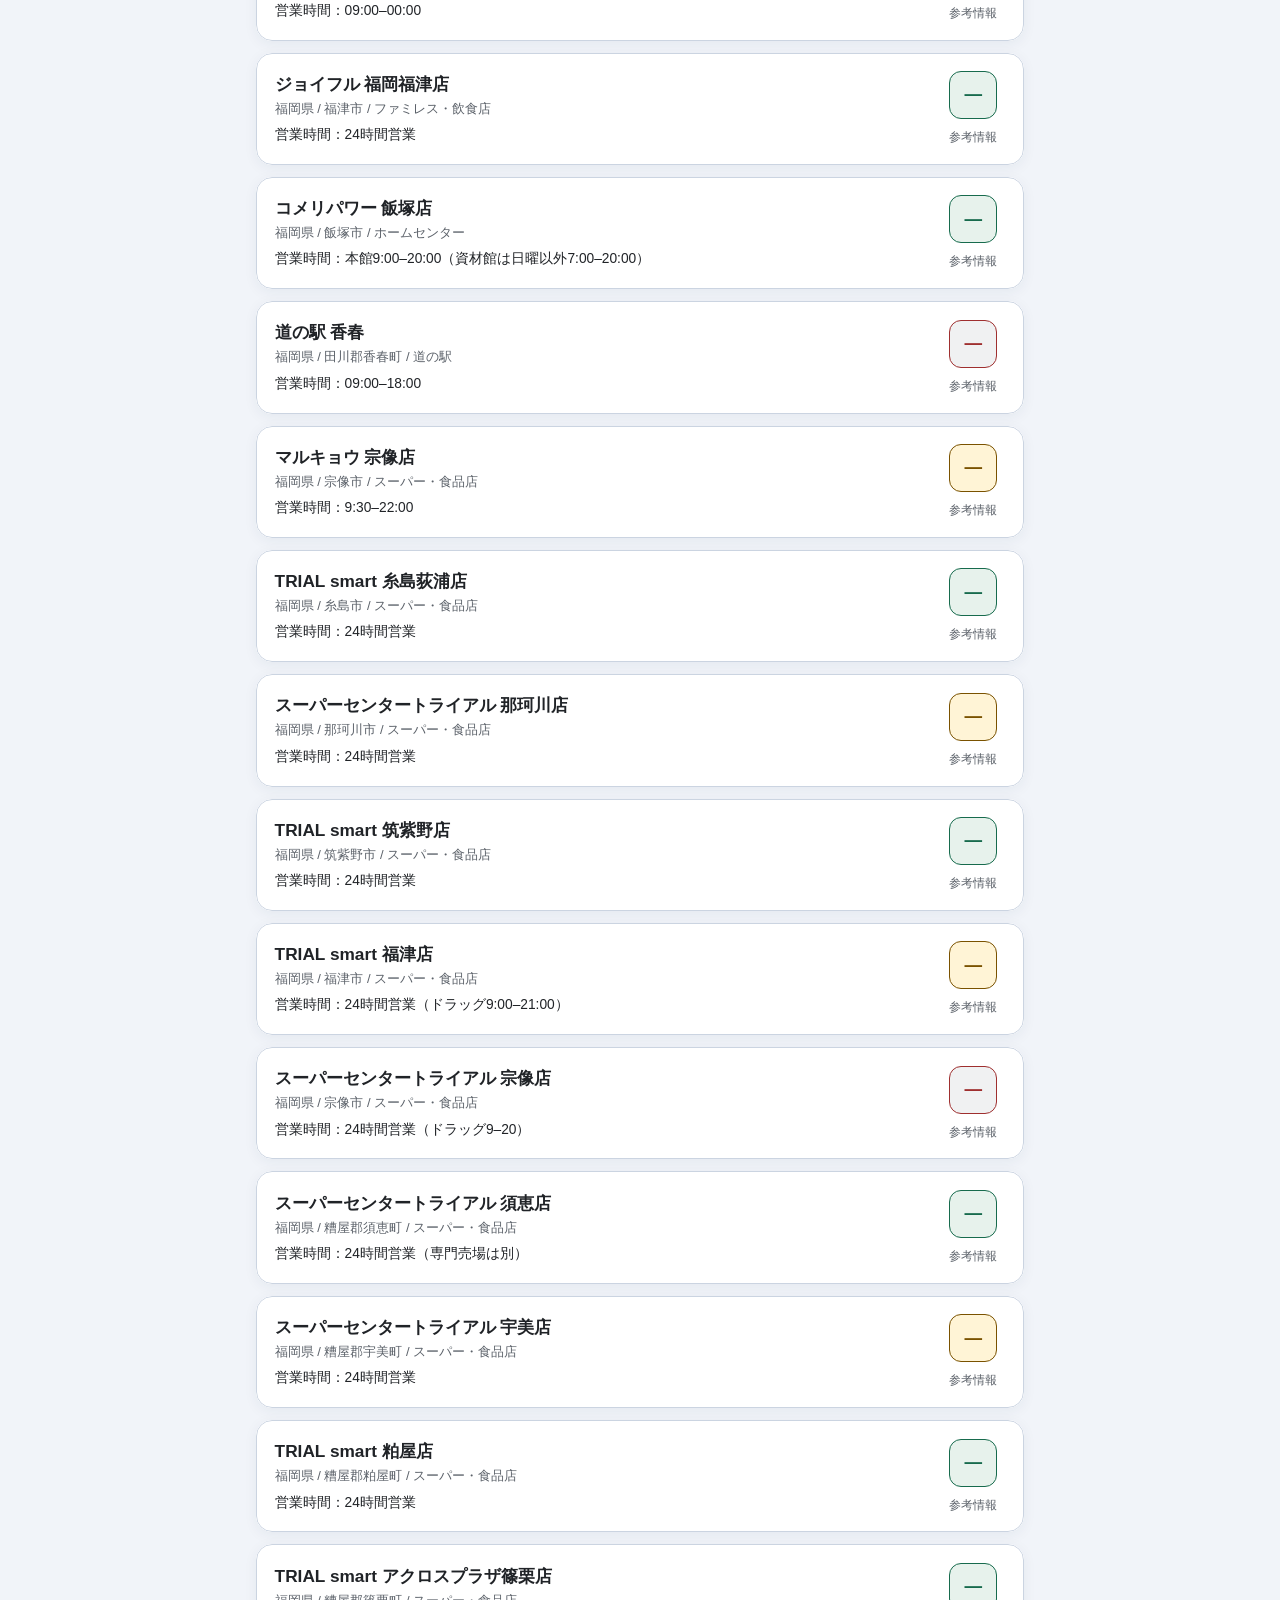
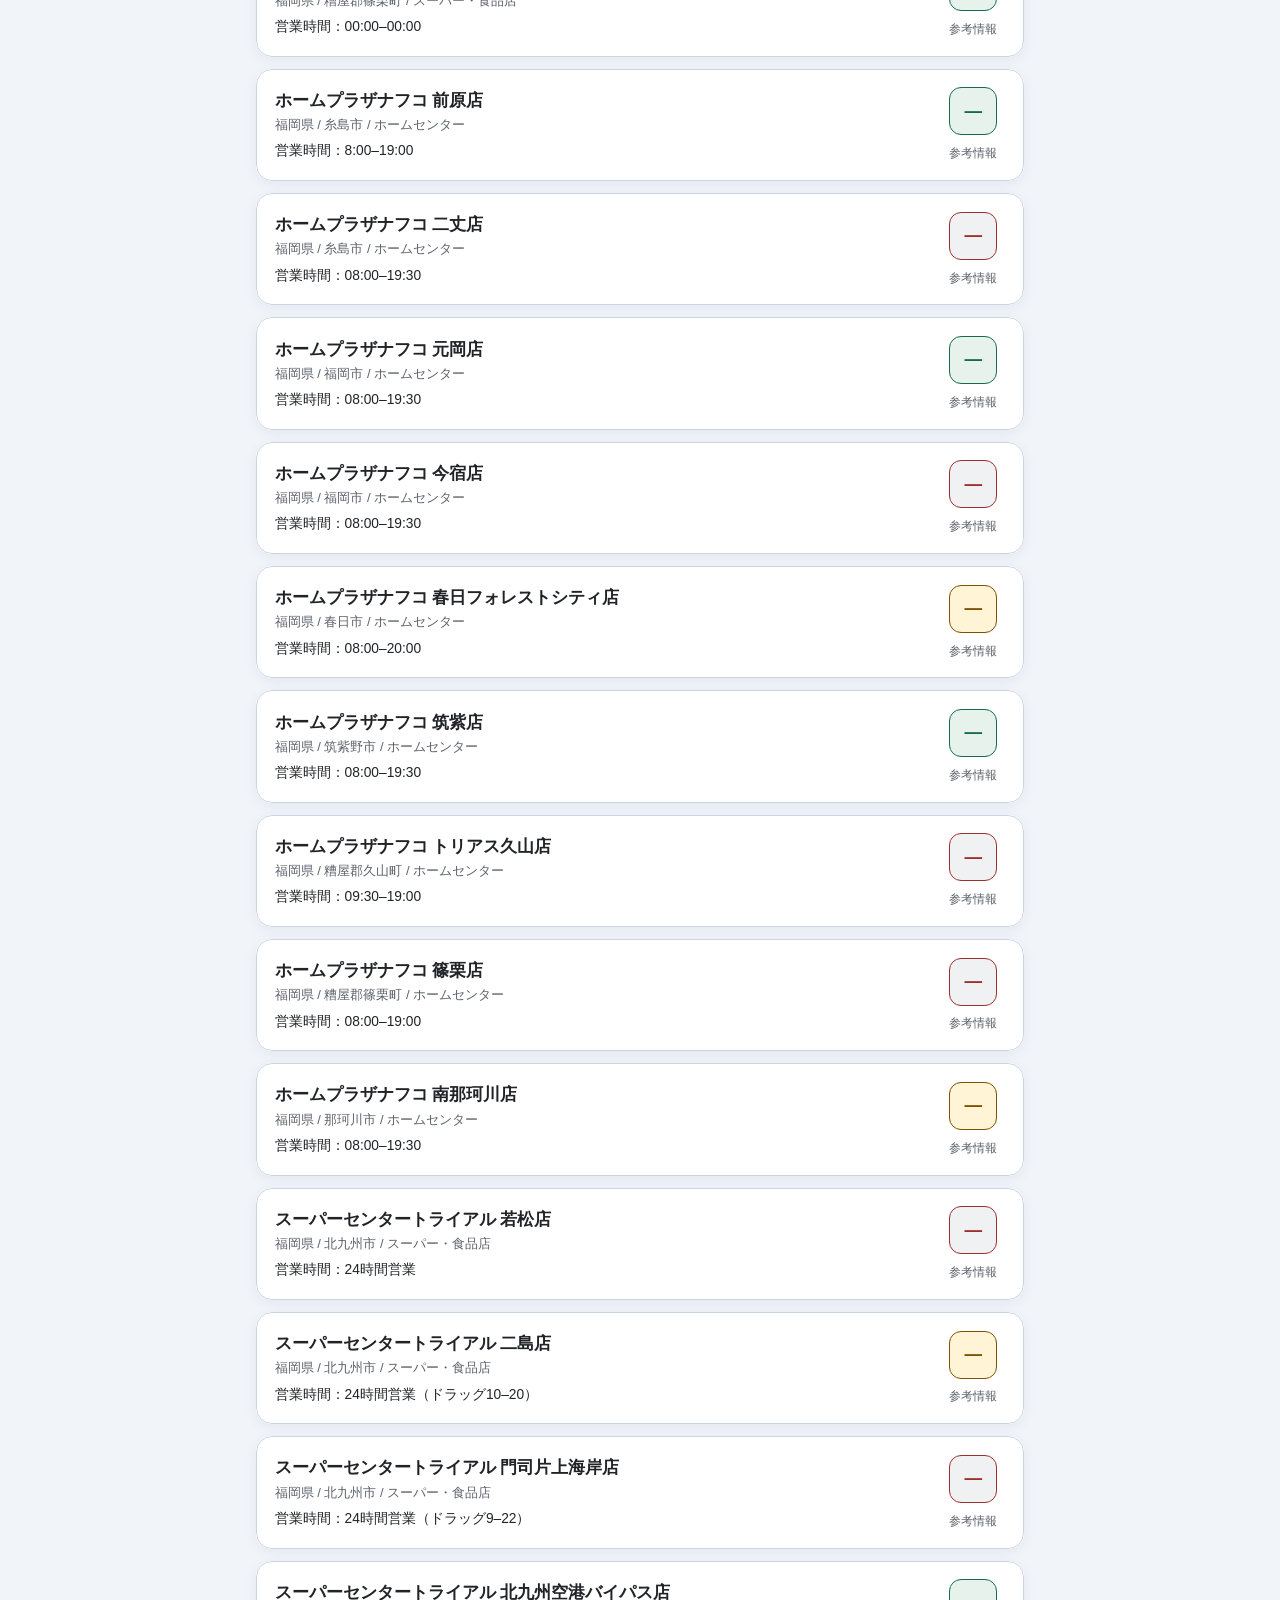
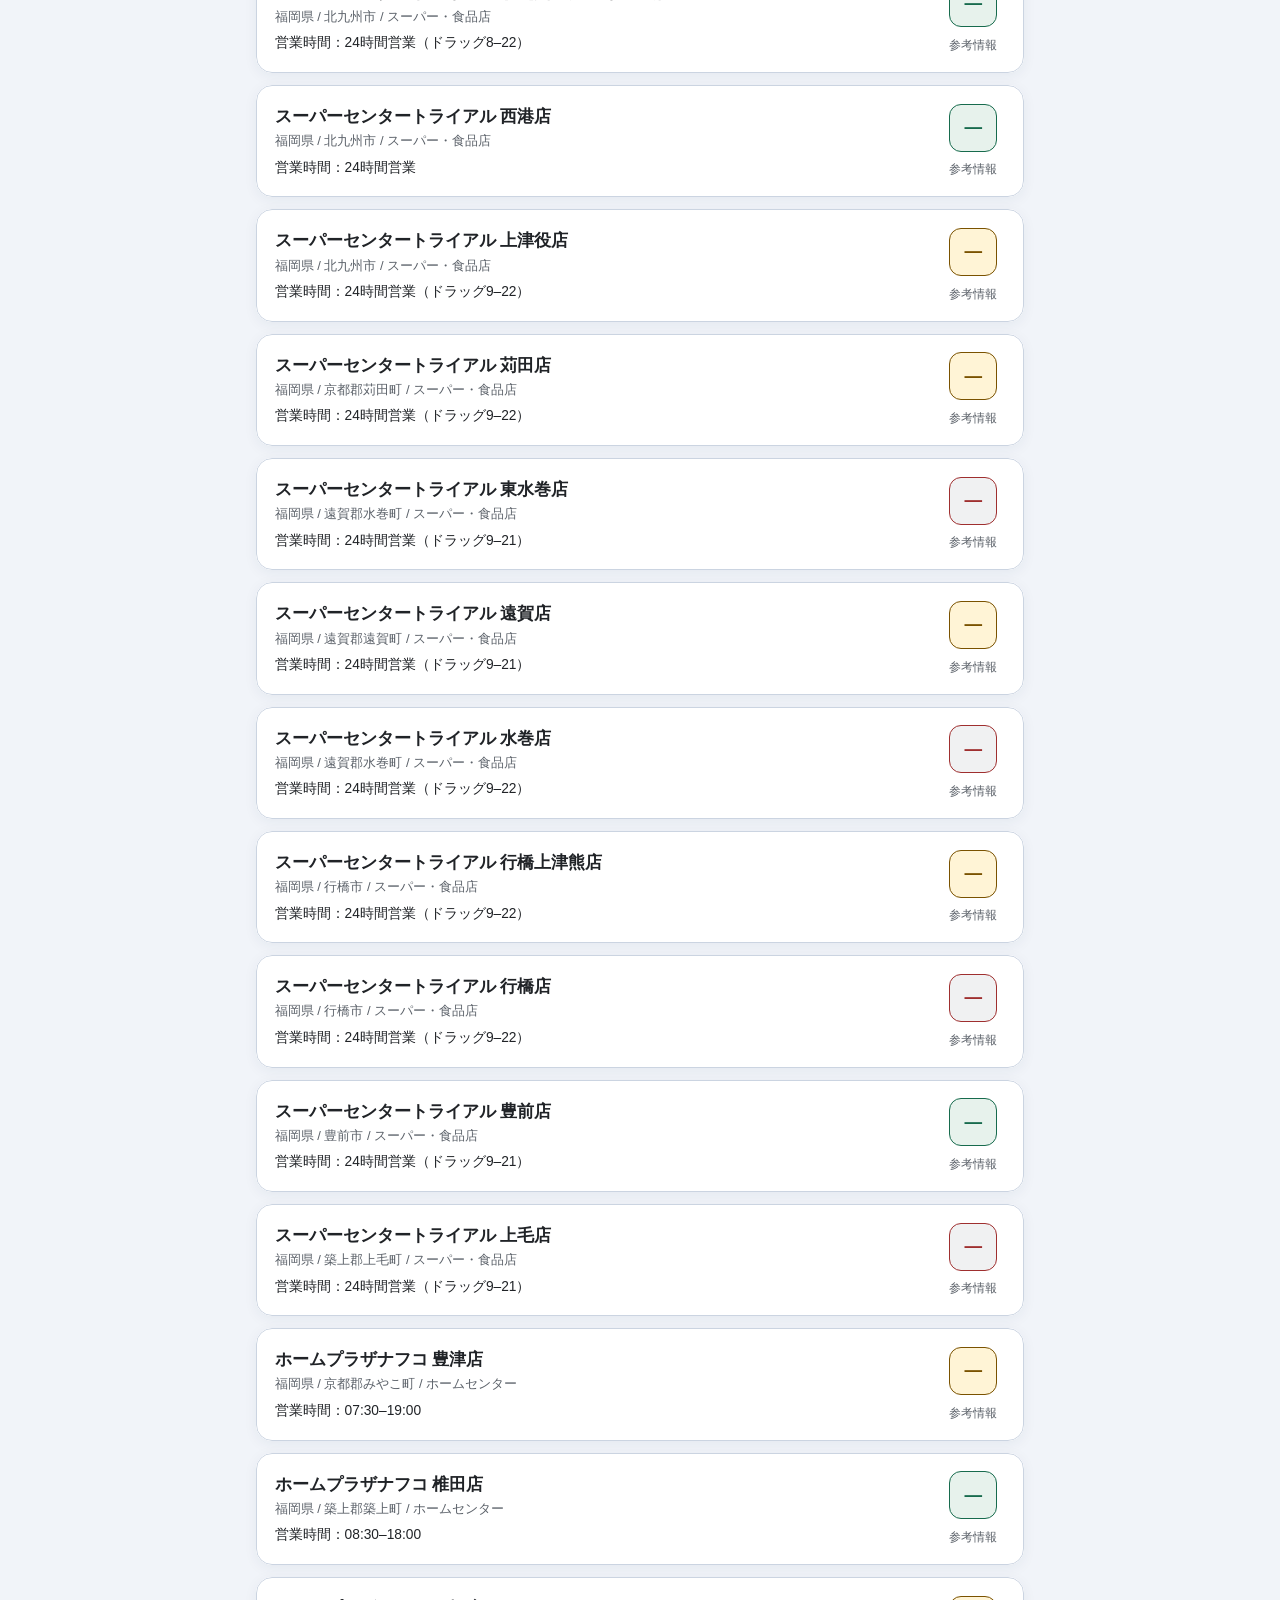
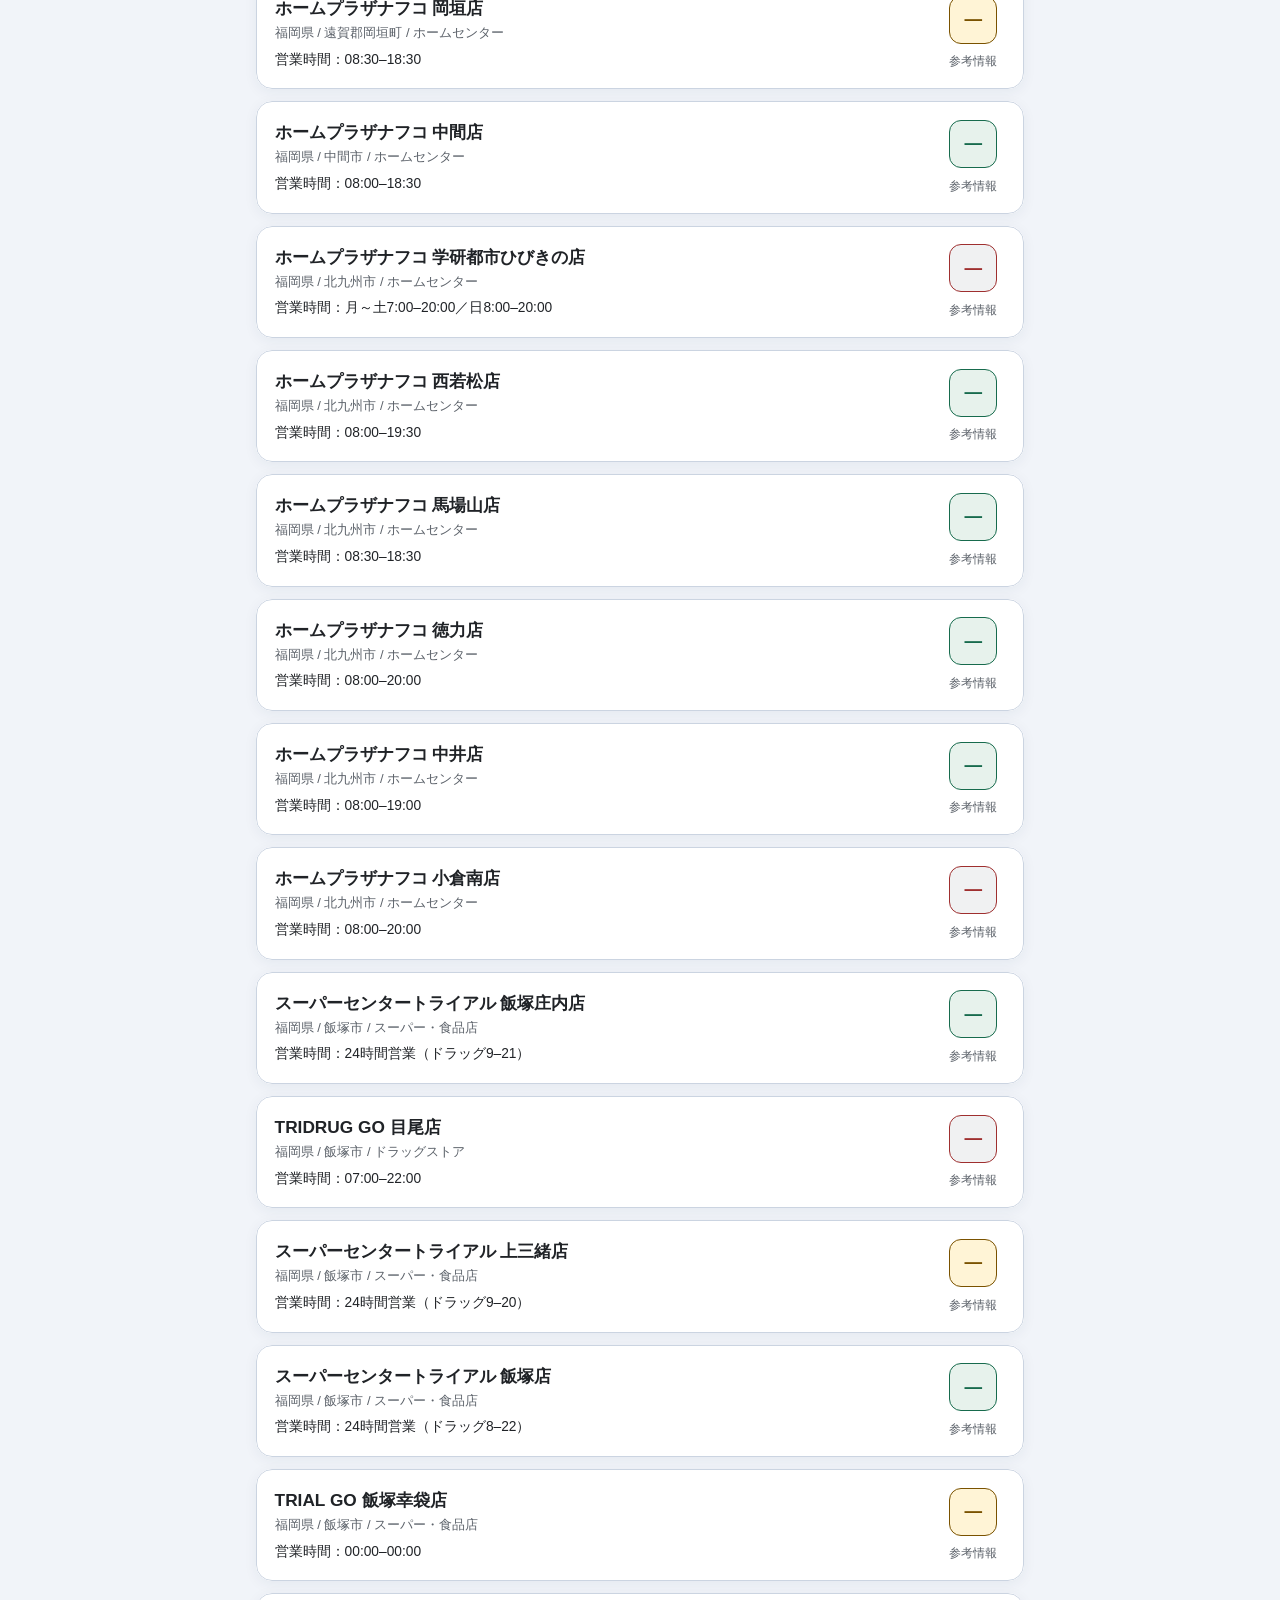
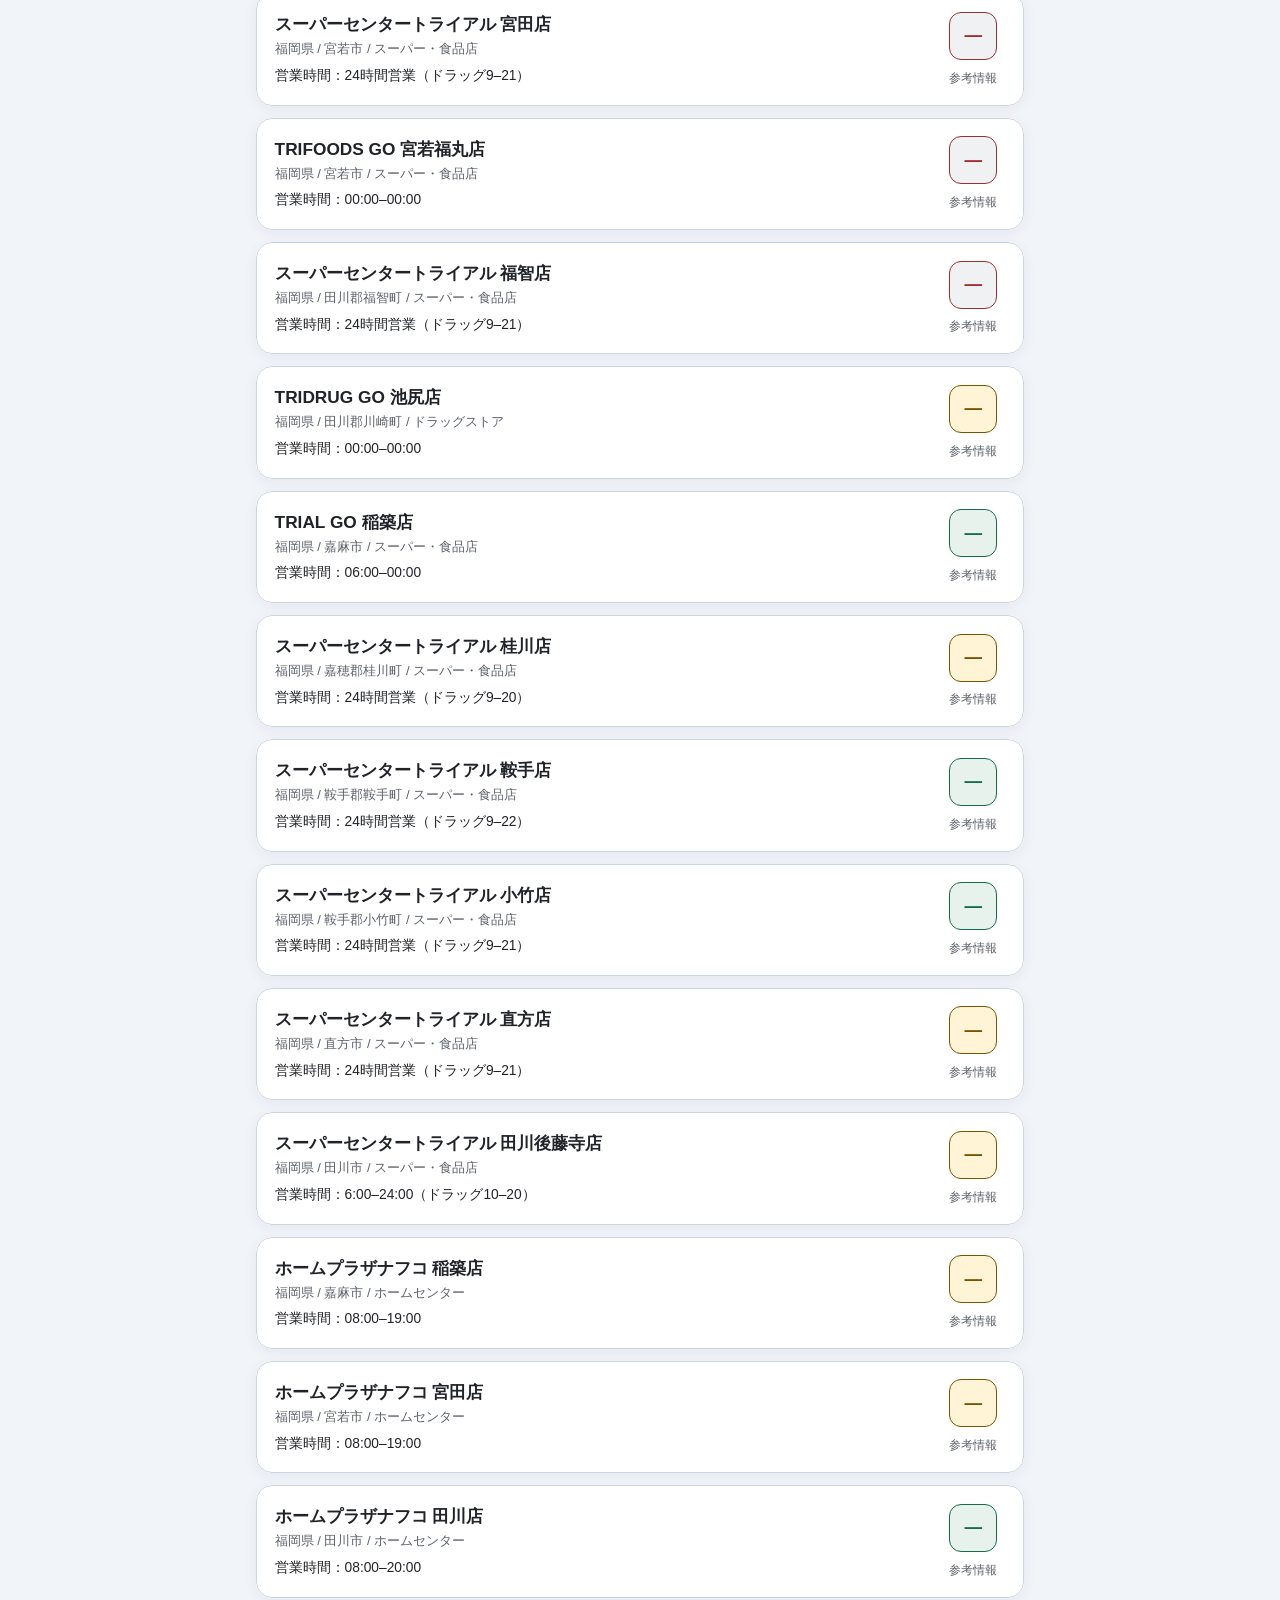
==== commit feed42f7: "Refresh script URLs so the parking audio assembly fix replaces stale cached code" ====
--- a/index.html
+++ b/index.html
@@ -29,11 +29,11 @@
     <script src="./facility-operations.js?v=20261028-closed-rest-1" defer></script>
     <script src="./speech-readings.js?v=20261030-recorded-voice-standard-1" defer></script>
     <script src="./voice-guide-scripts.js?v=20261113-bilingual-coverage-1" defer></script>
-  <script src="./voice-guide-playback.js?v=20261030-semantic-pauses-1" defer></script>
+  <script src="./voice-guide-playback.js?v=20261113-reusable-space-1" defer></script>
   <script src="./voice-continuous-playback.js?v=20261030-voice-no-cutoff-1" defer></script>
   <script src="./voice-audio-cache.js?v=20261030-rpc-manifest-1" defer></script>
   <script src="./voice-test-scenarios.js?v=20261113-bilingual-coverage-1" defer></script>
-  <script src="./app.js?v=20261113-bilingual-coverage-2" defer></script>
+  <script src="./app.js?v=20261113-reusable-space-1" defer></script>
   <link rel="stylesheet" href="./traffic-safety.css?v=20261112-1">
   <script src="./traffic-safety.js?v=20261112-1" defer></script>
     <script src="./pwa.js?v=20261112-plain-language-1" defer></script>
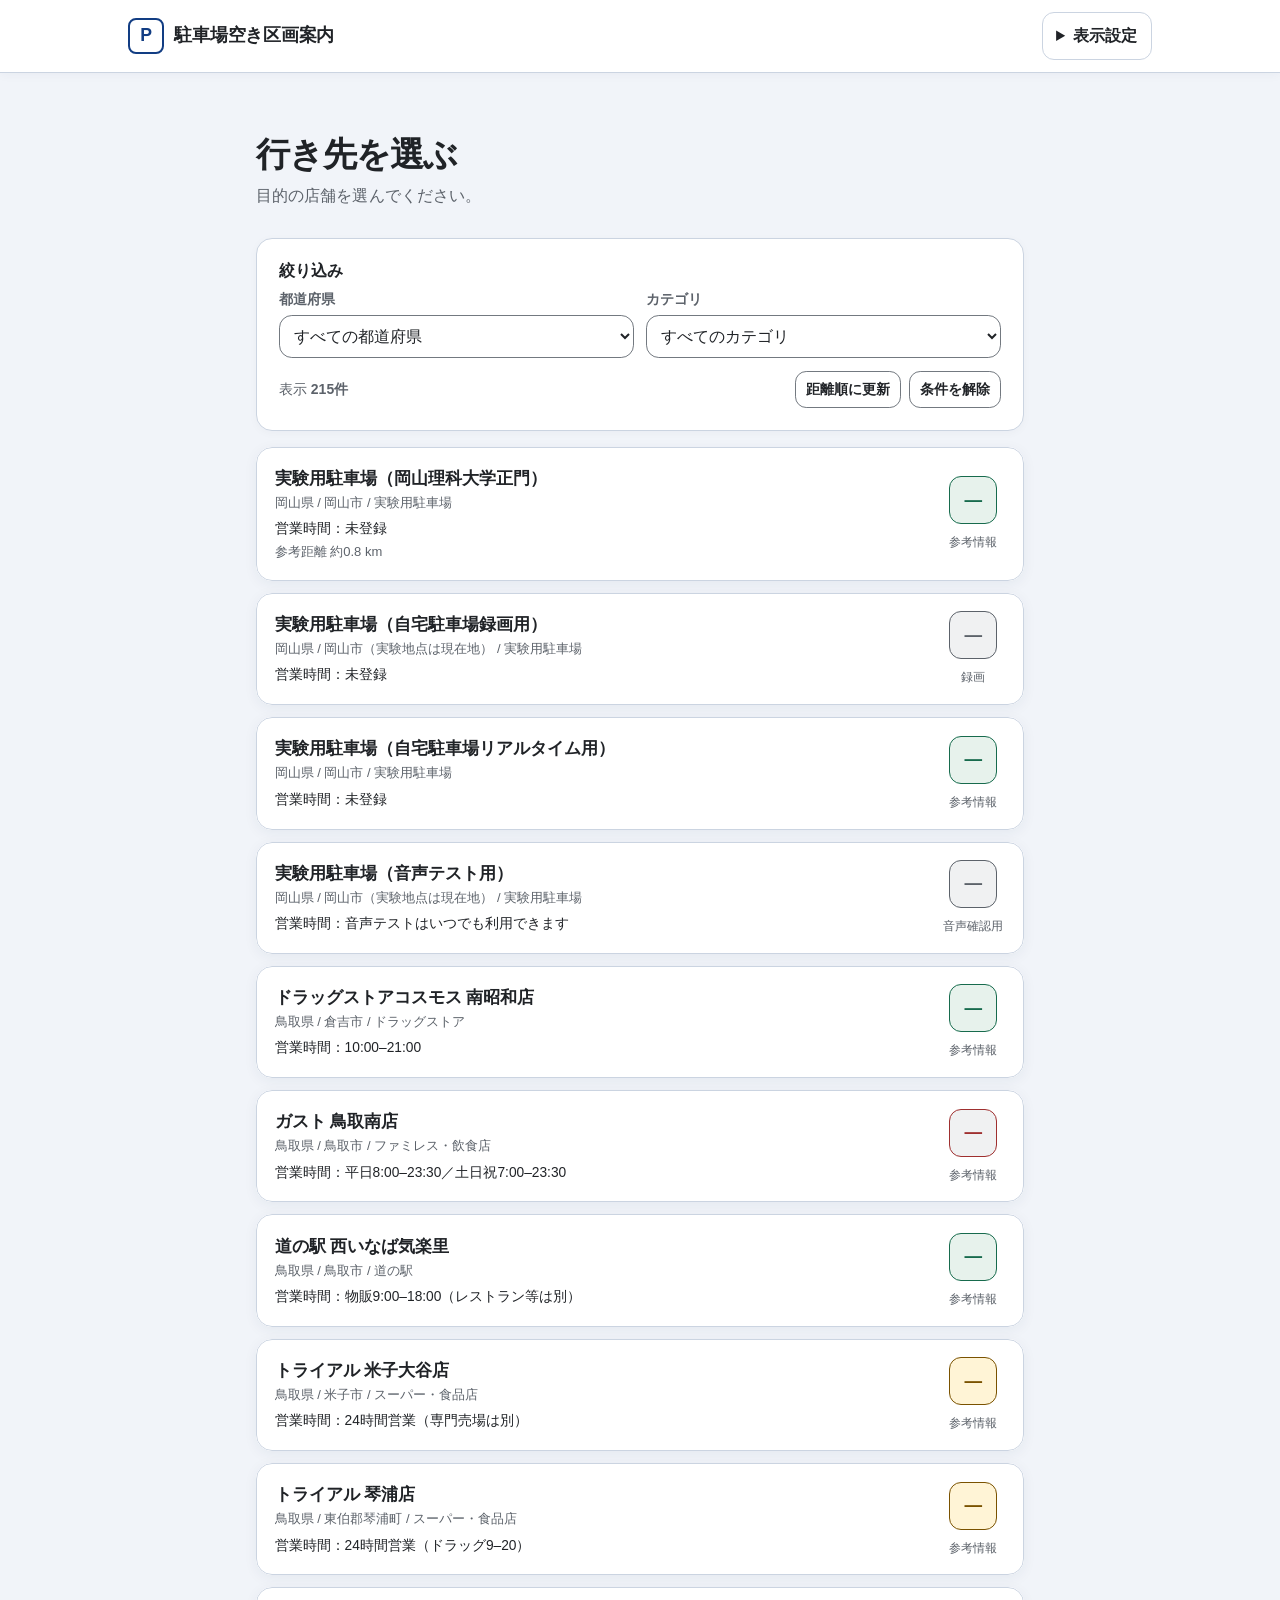
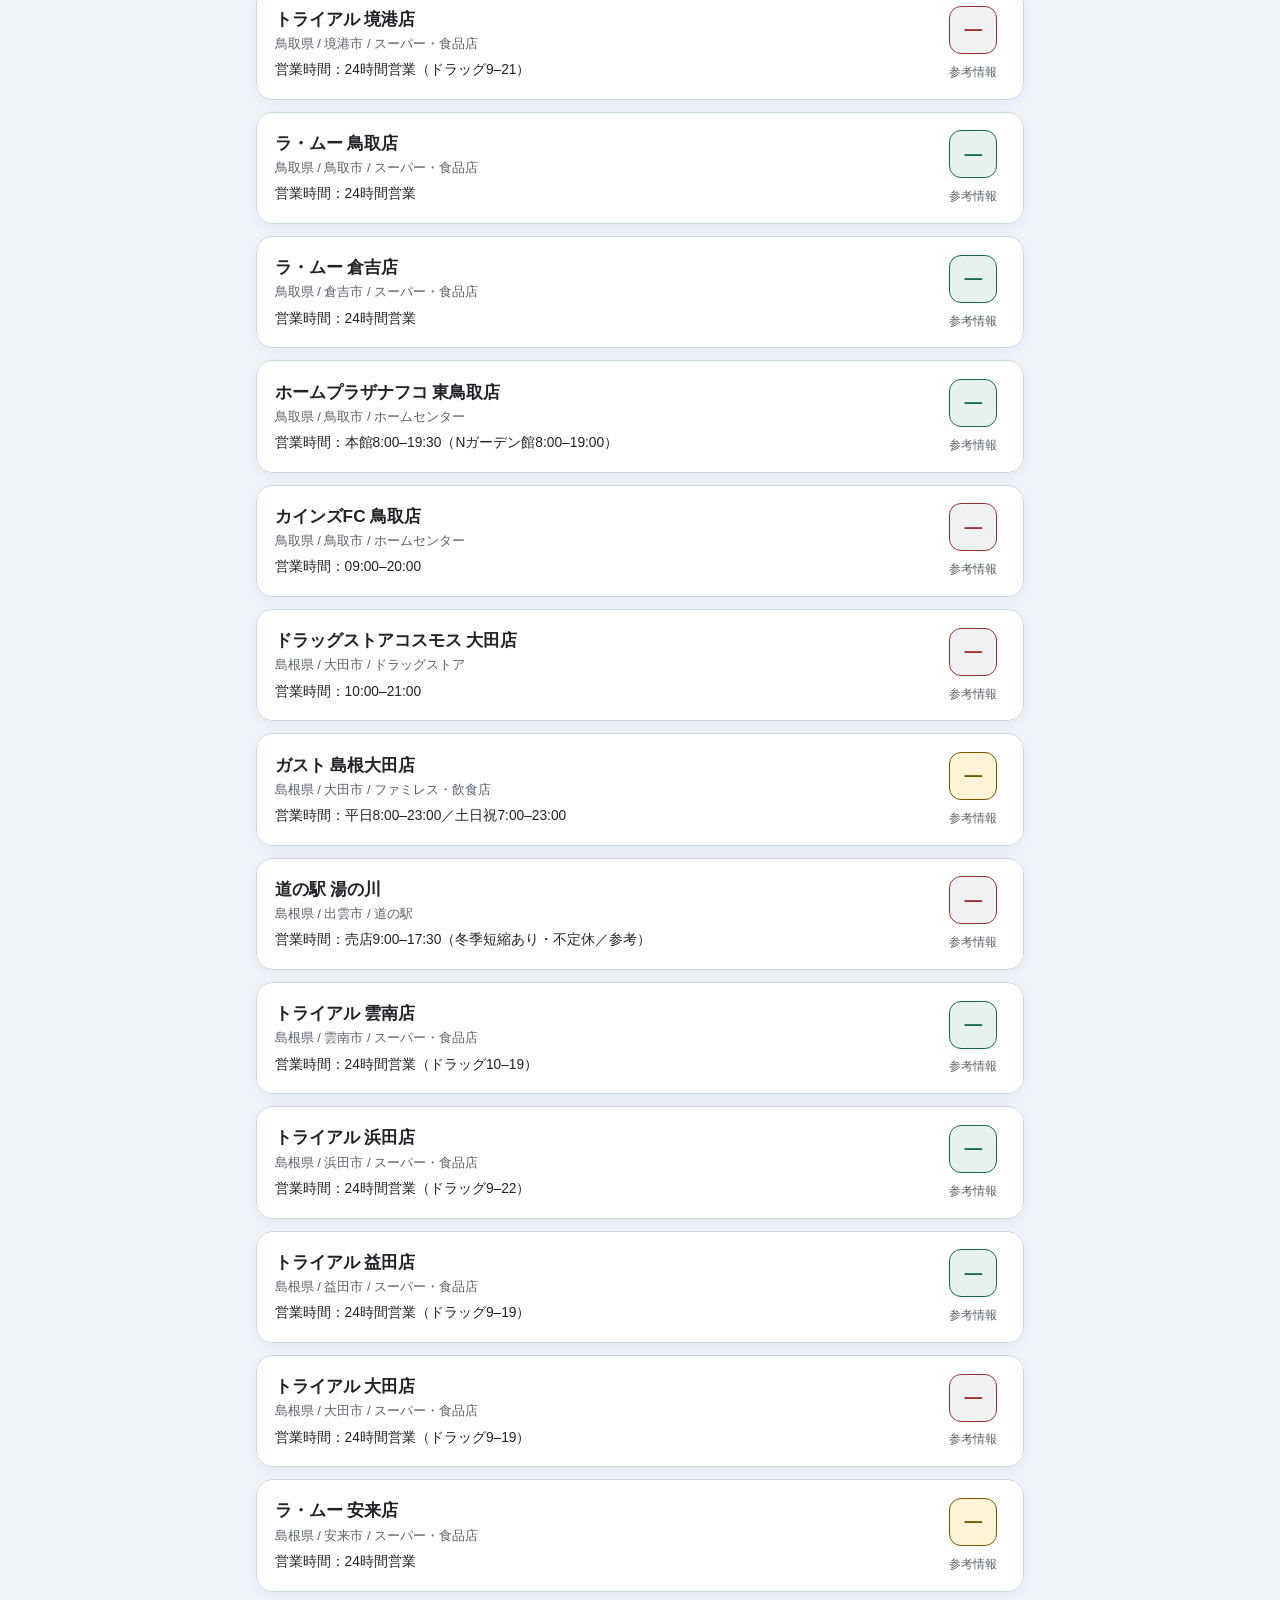
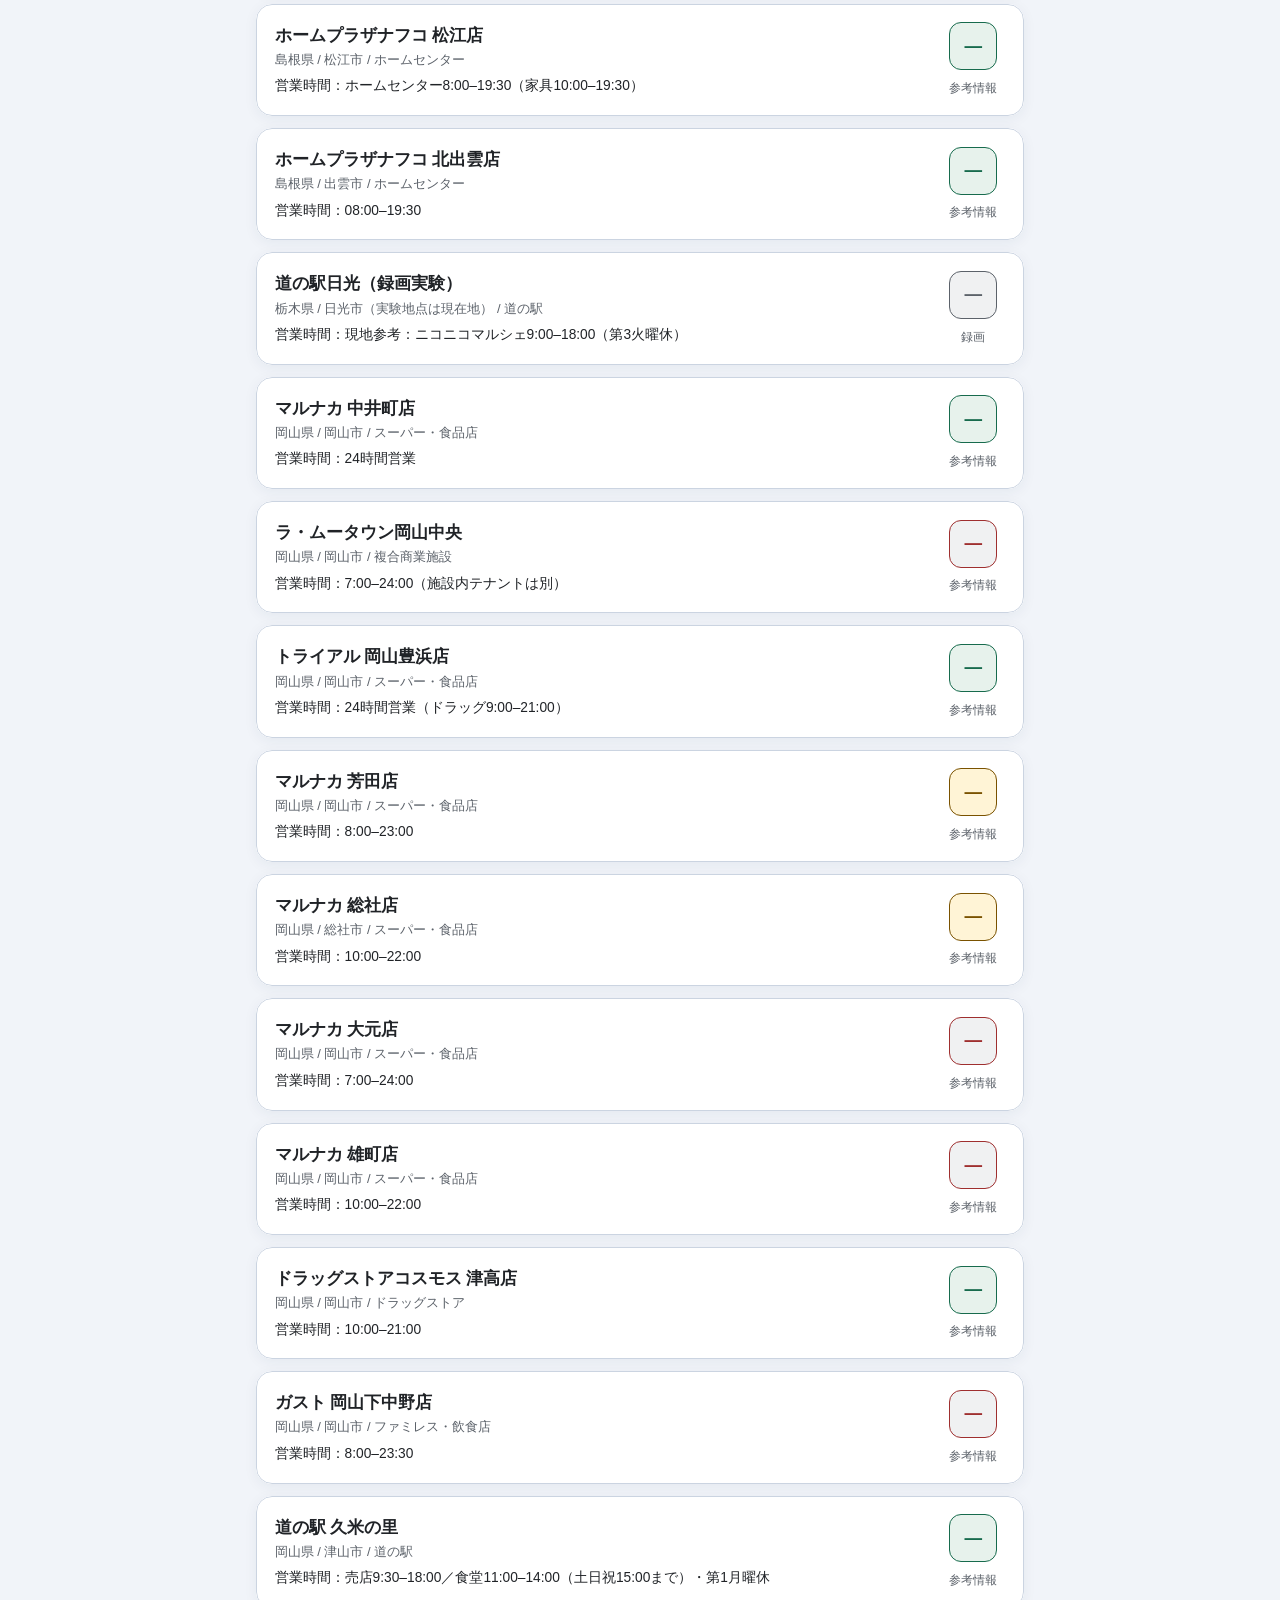
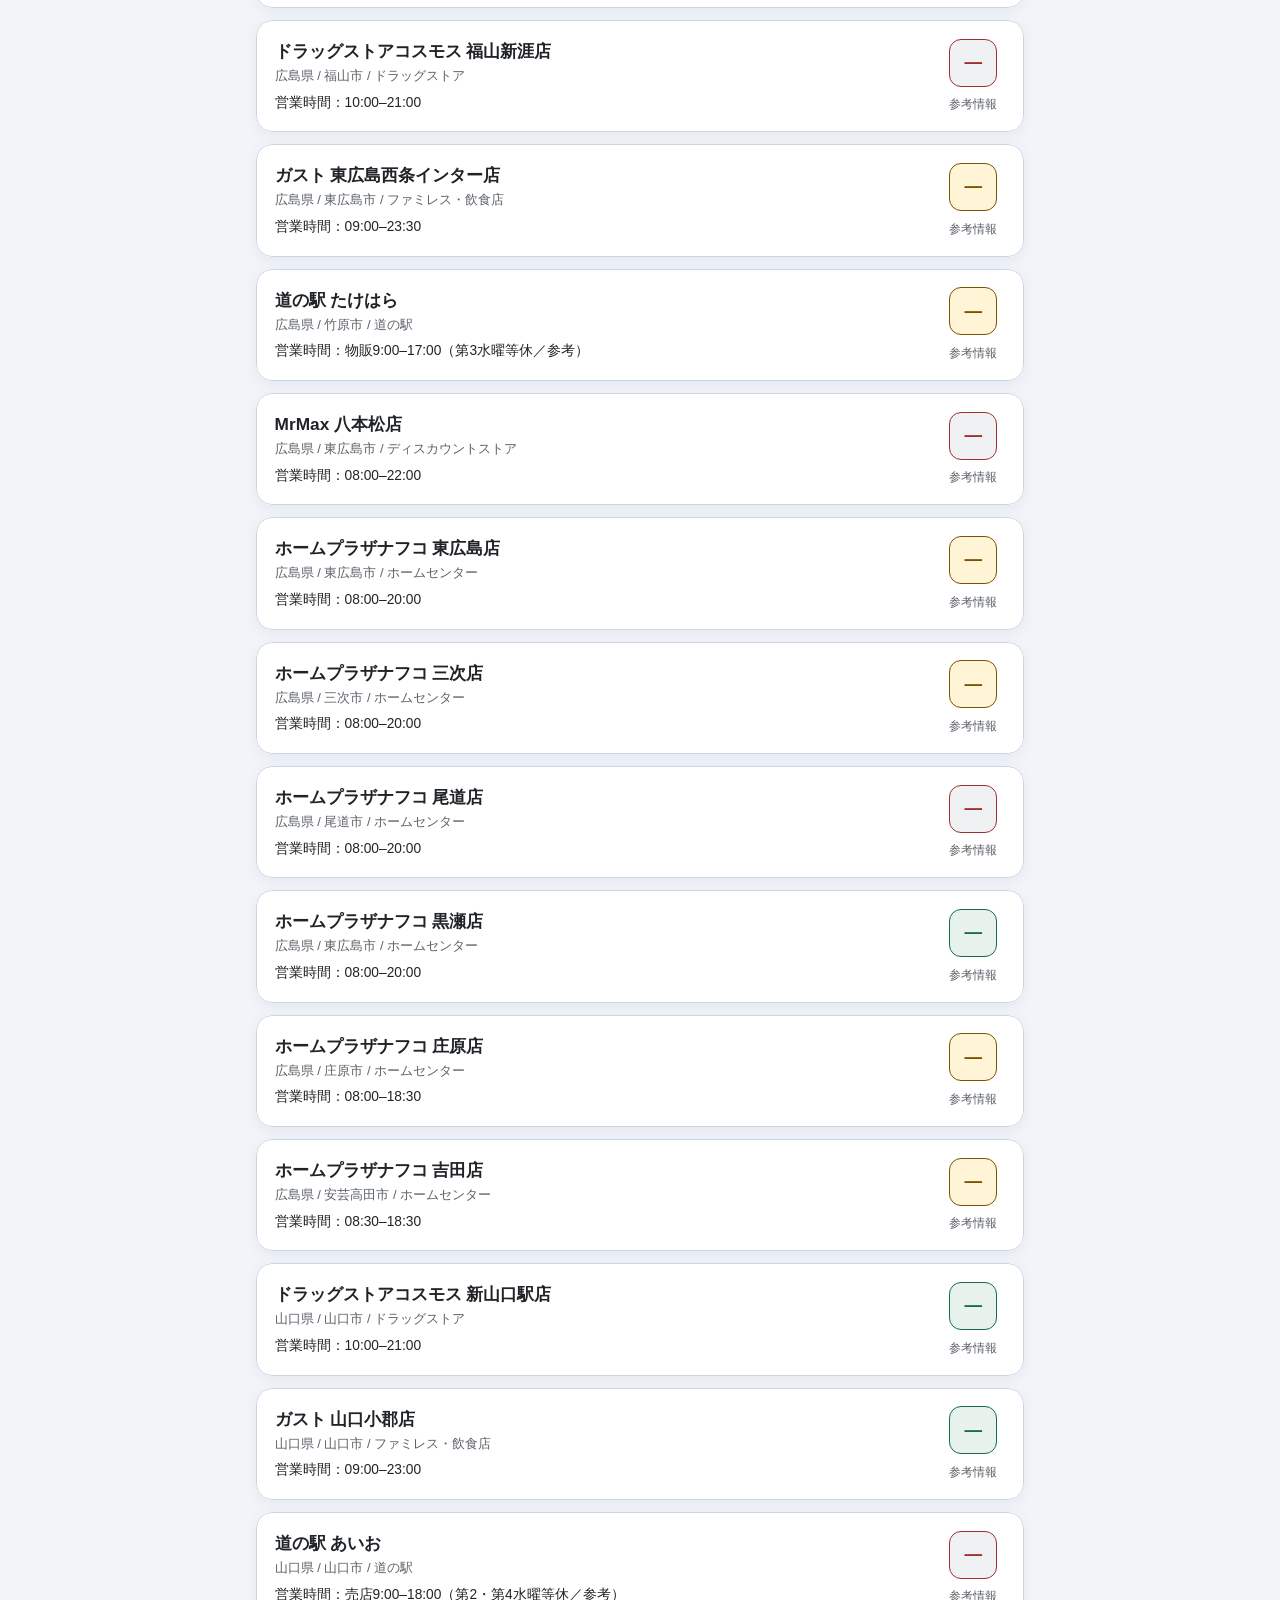
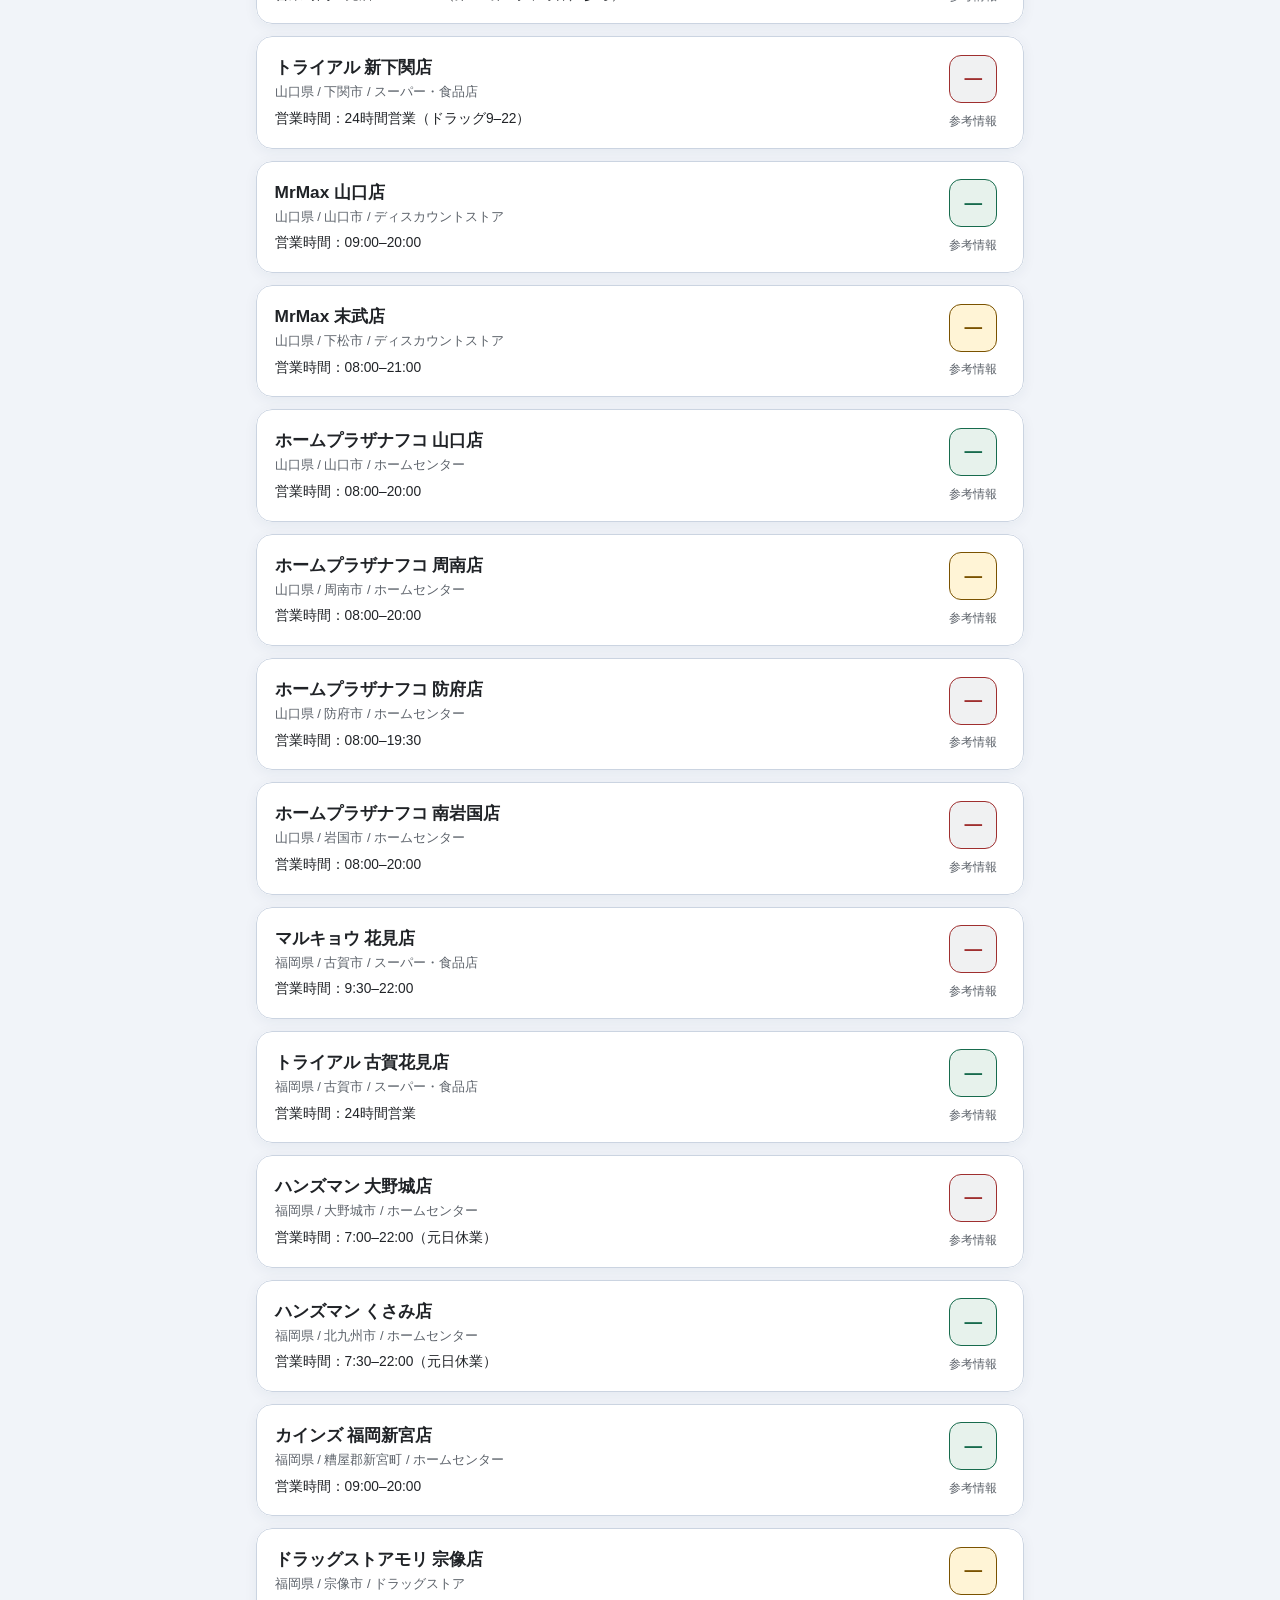
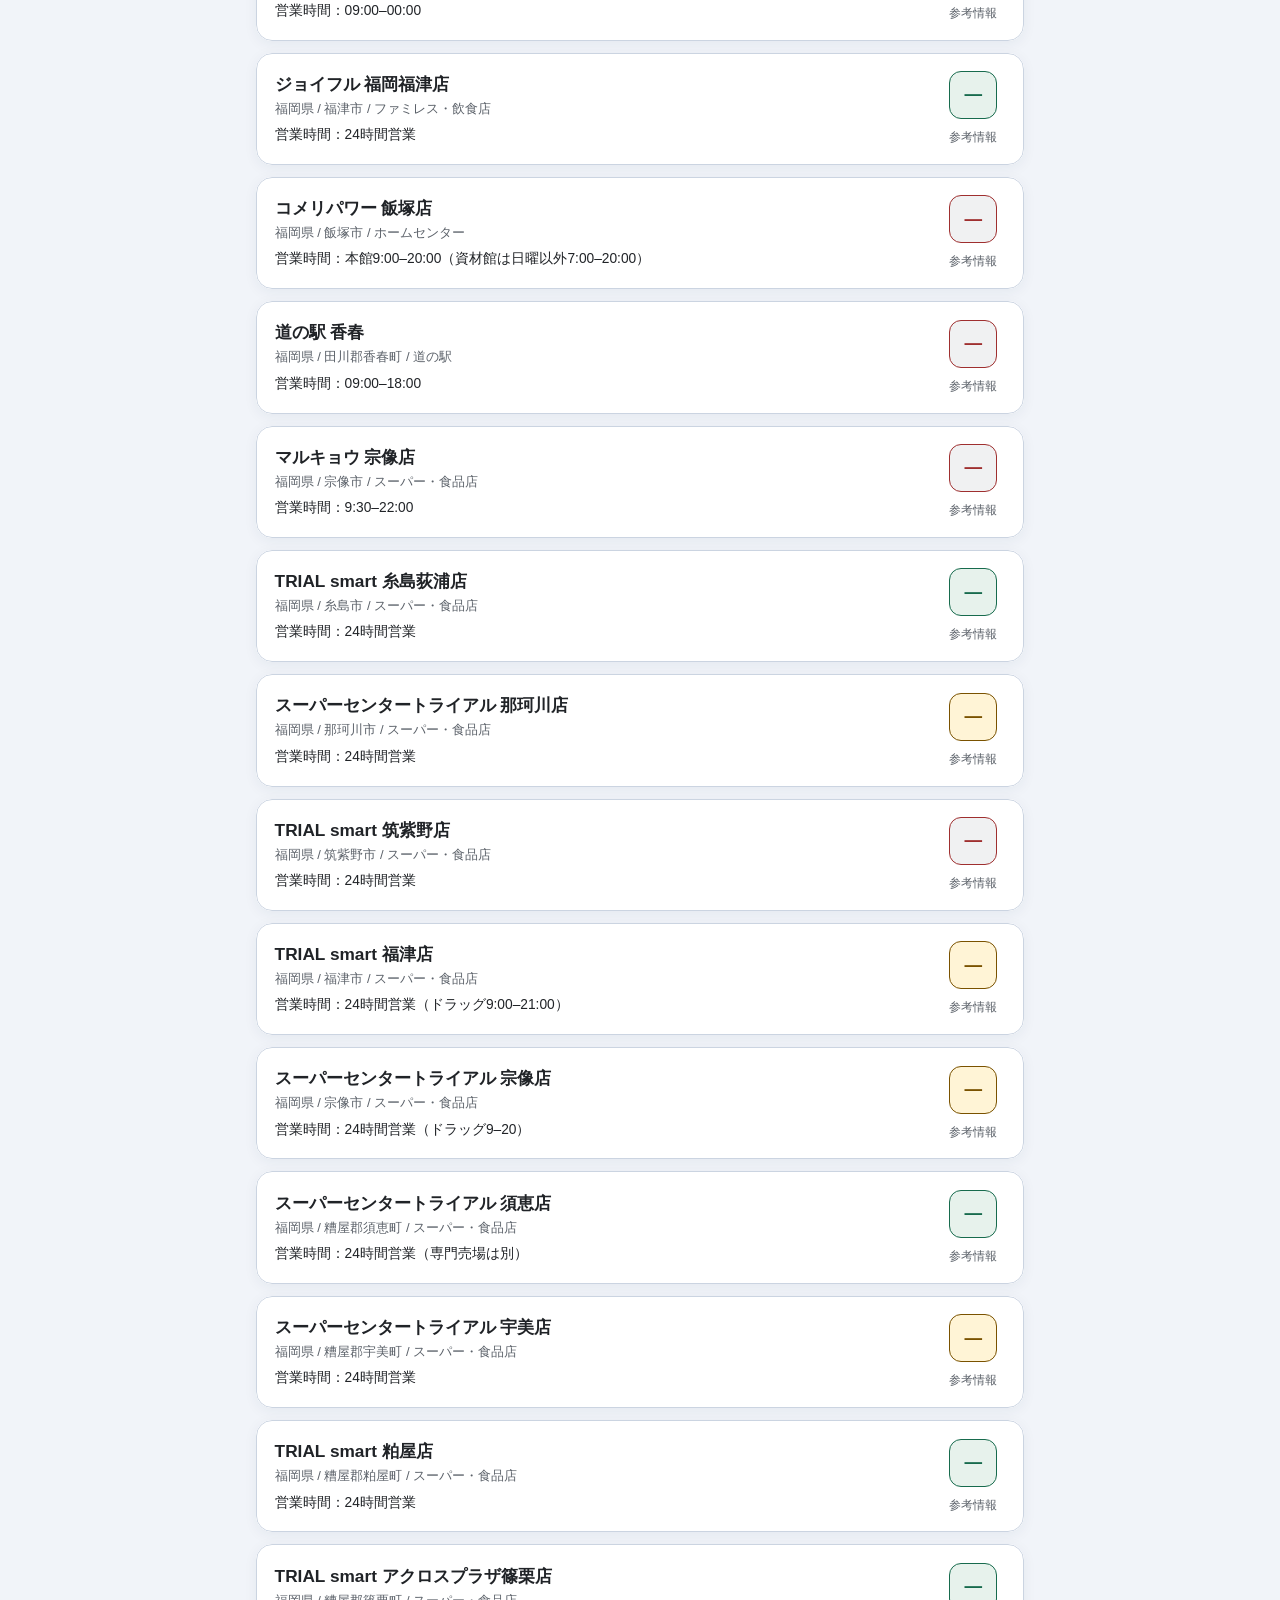
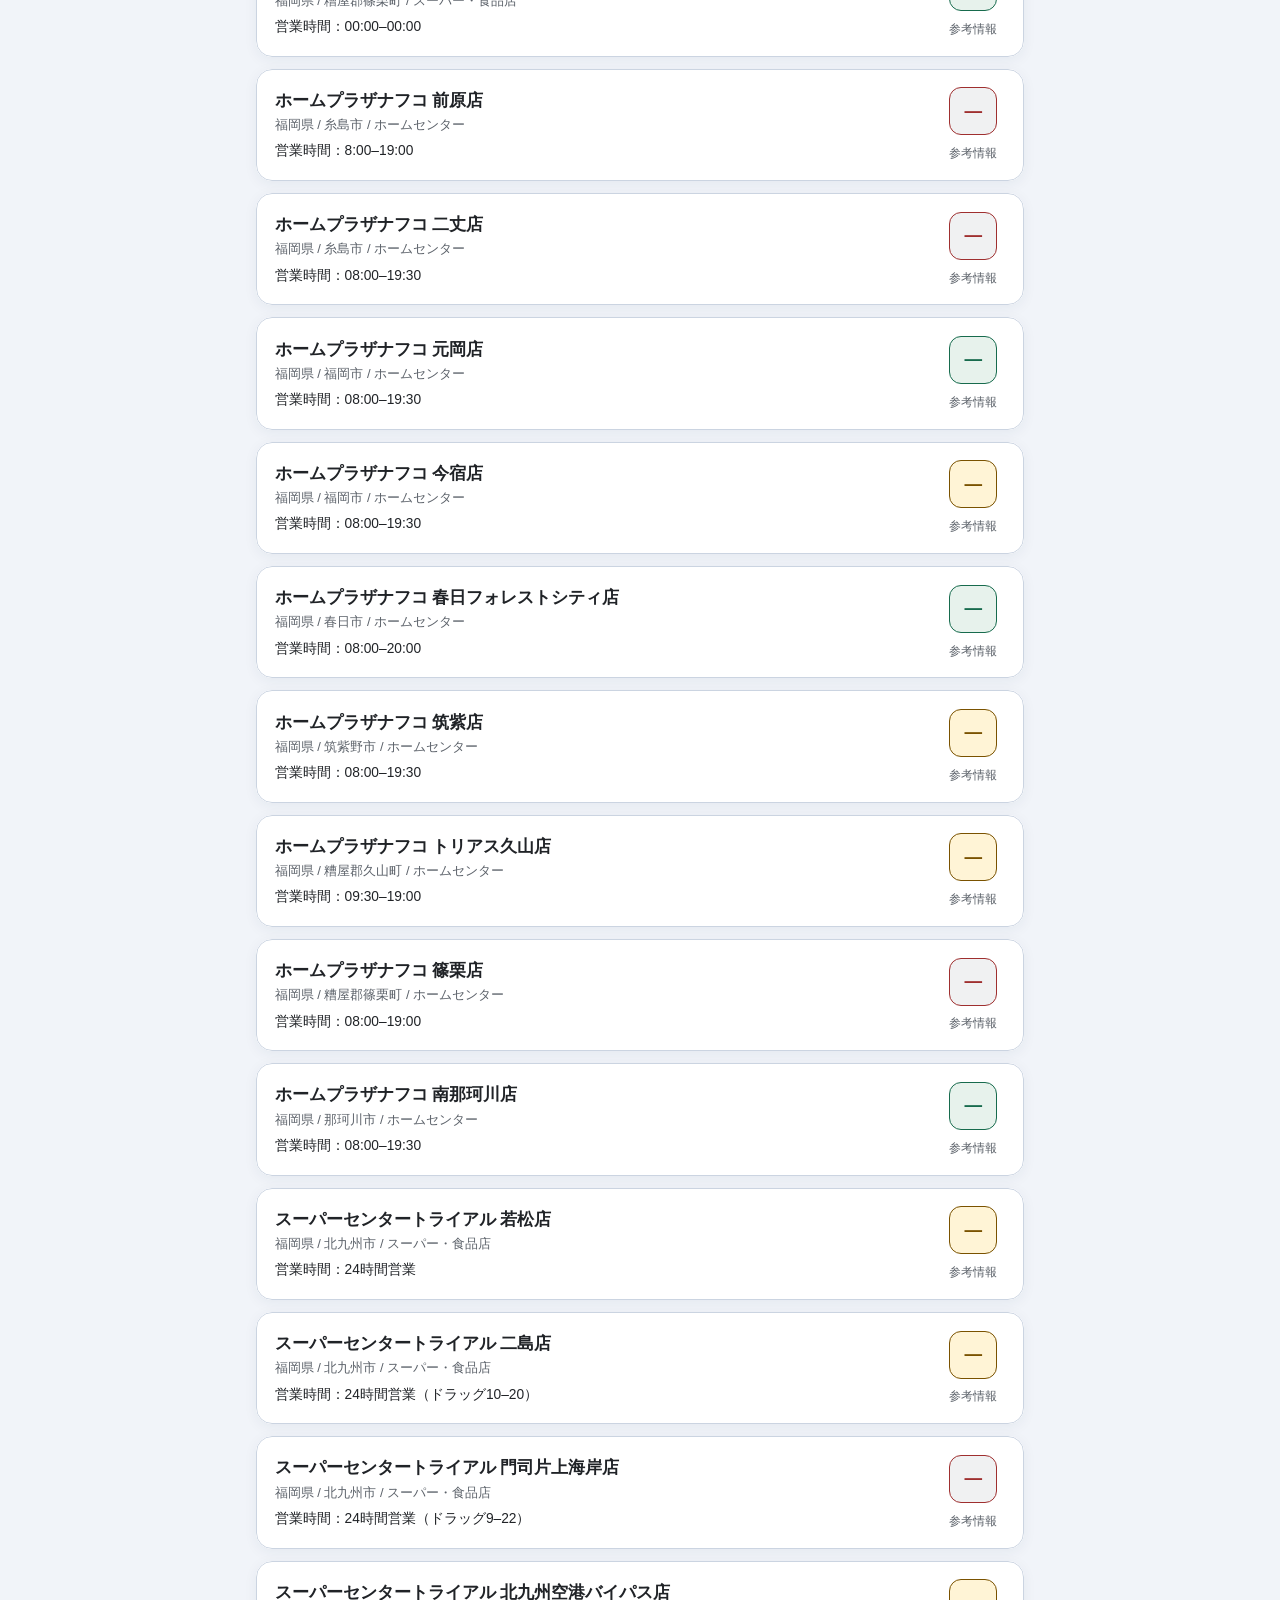
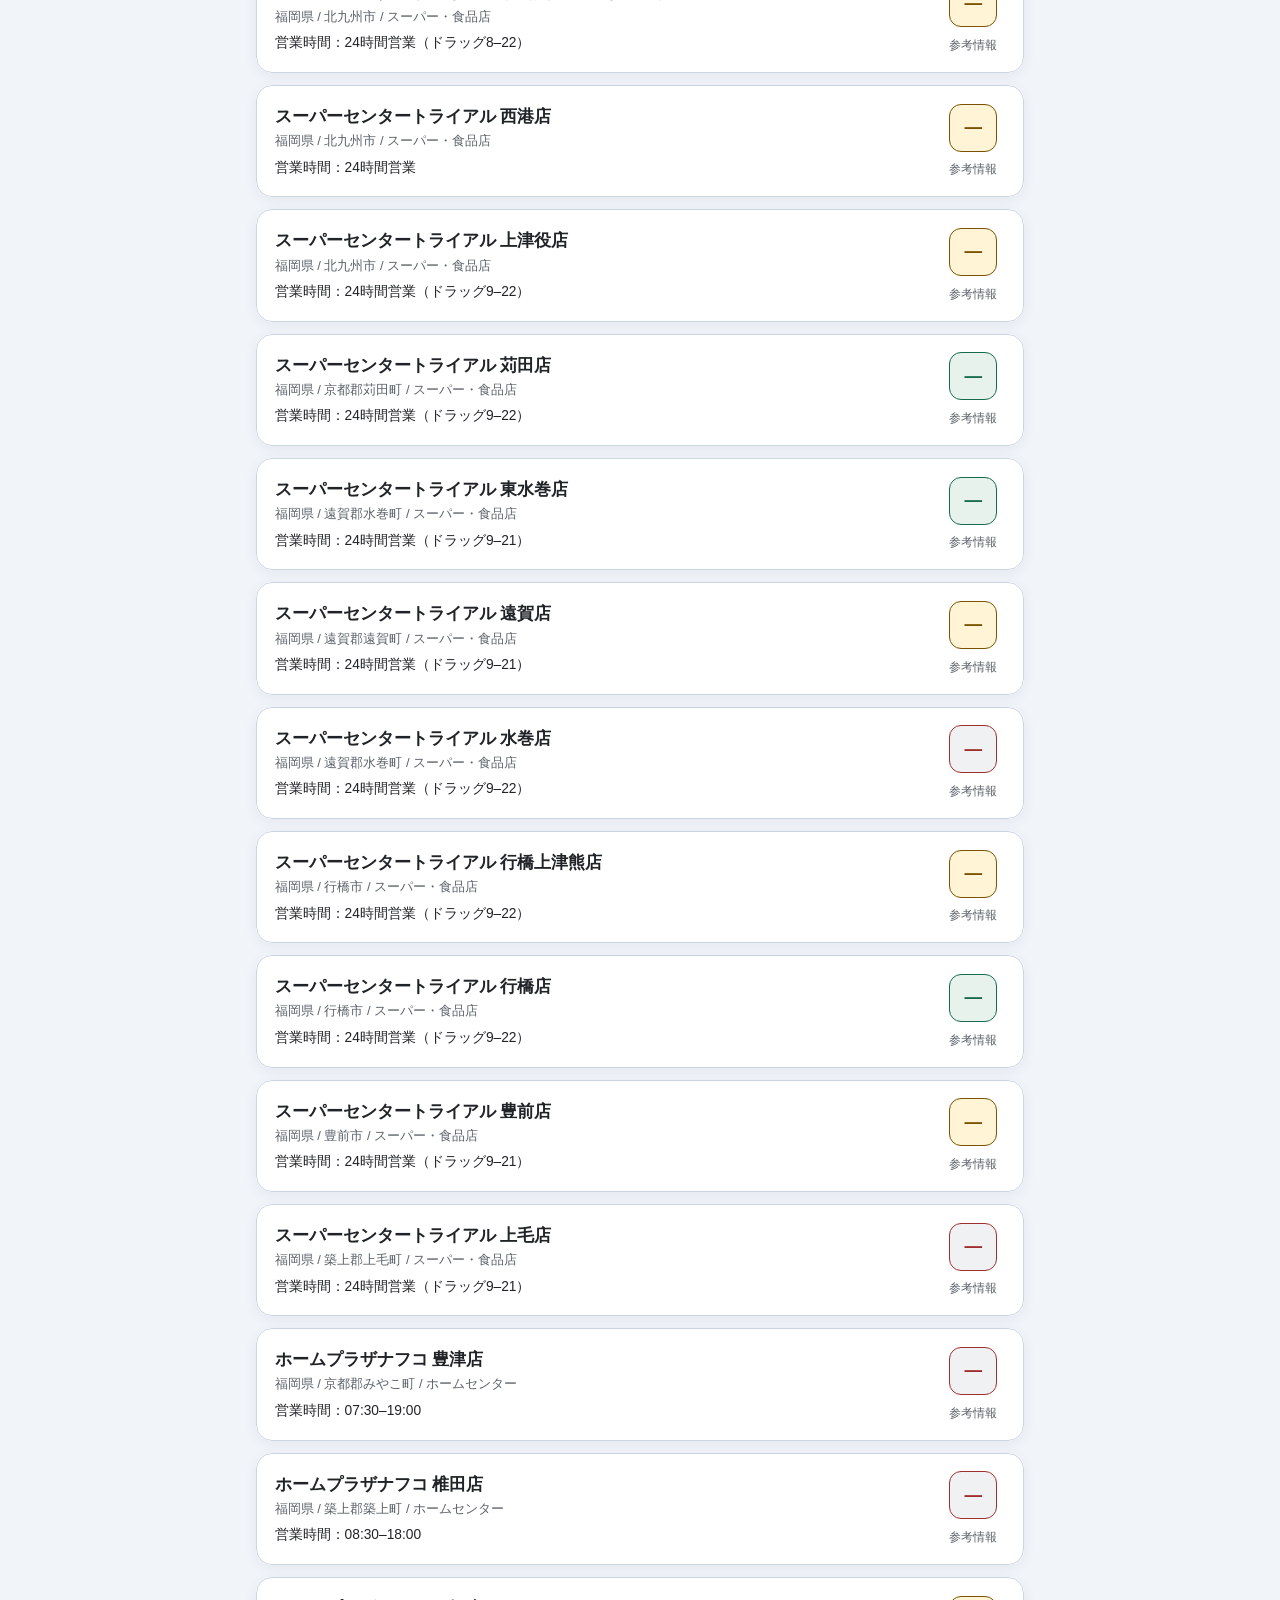
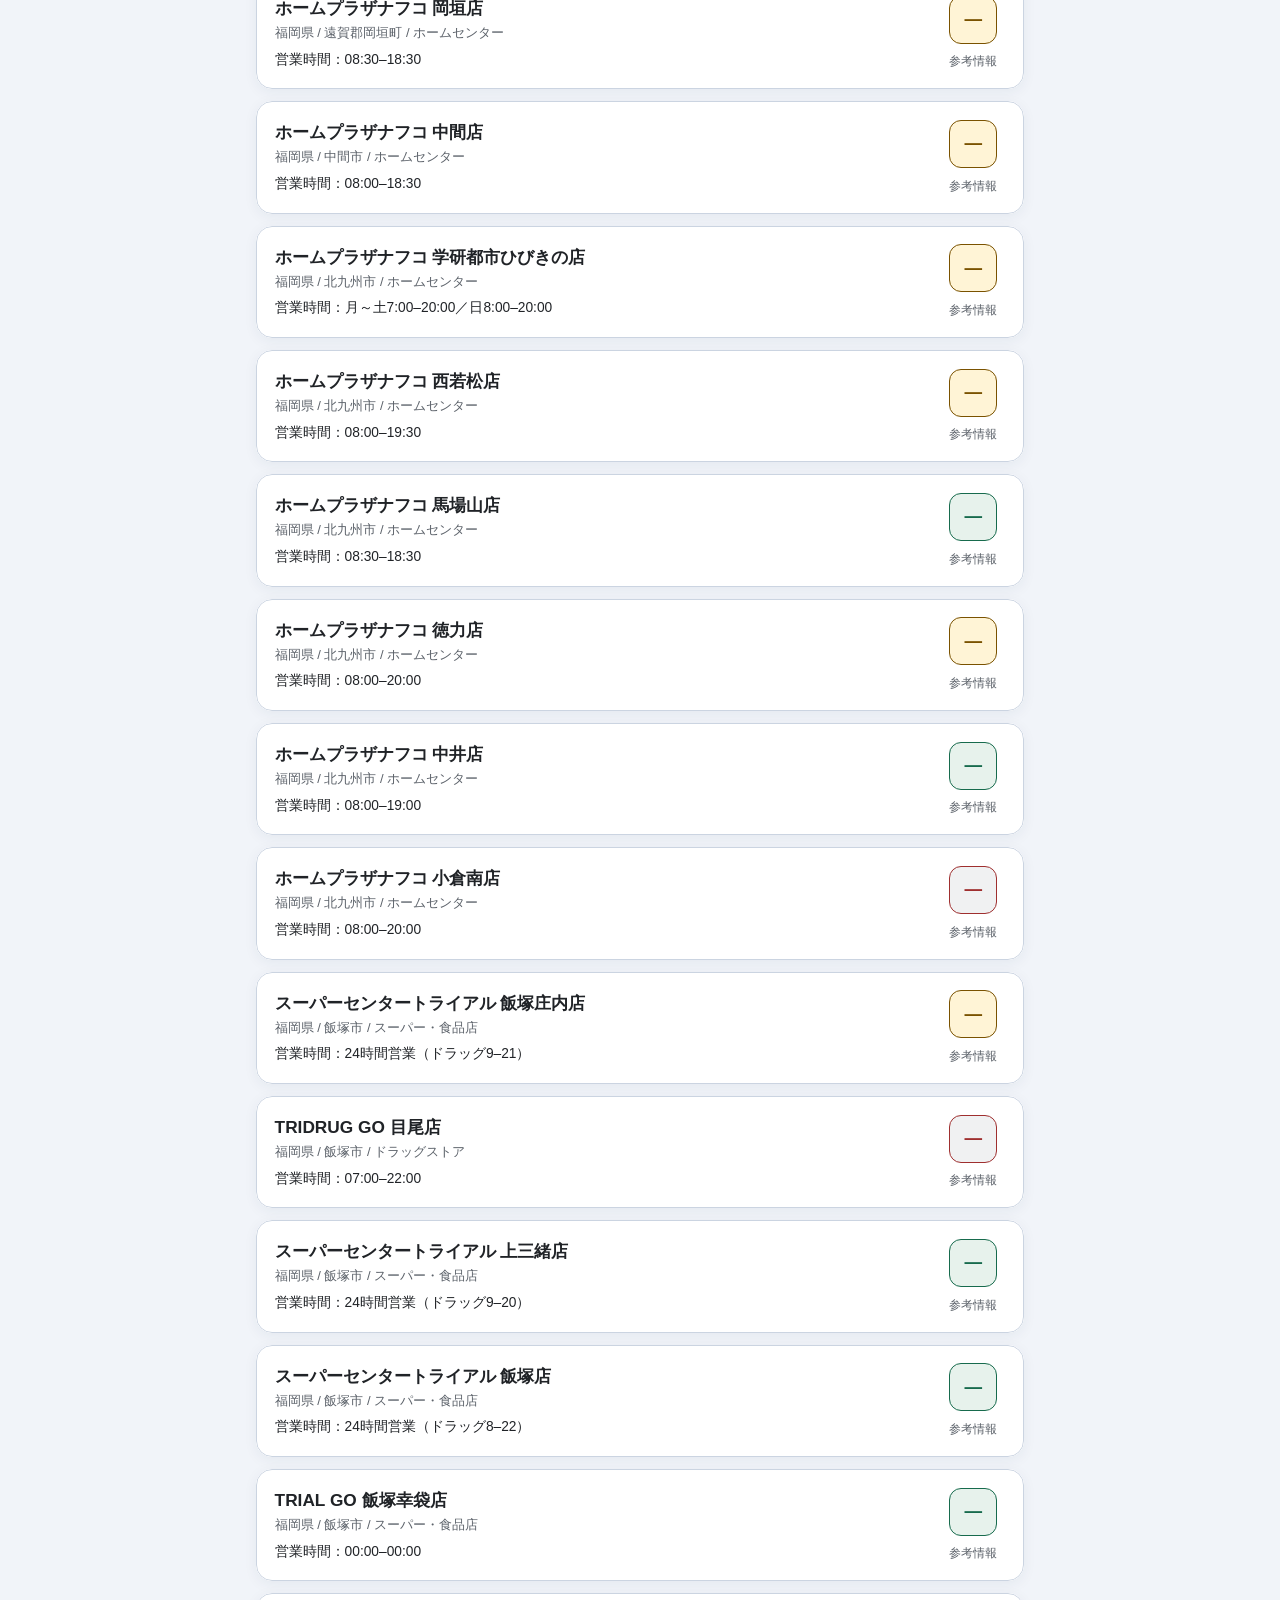
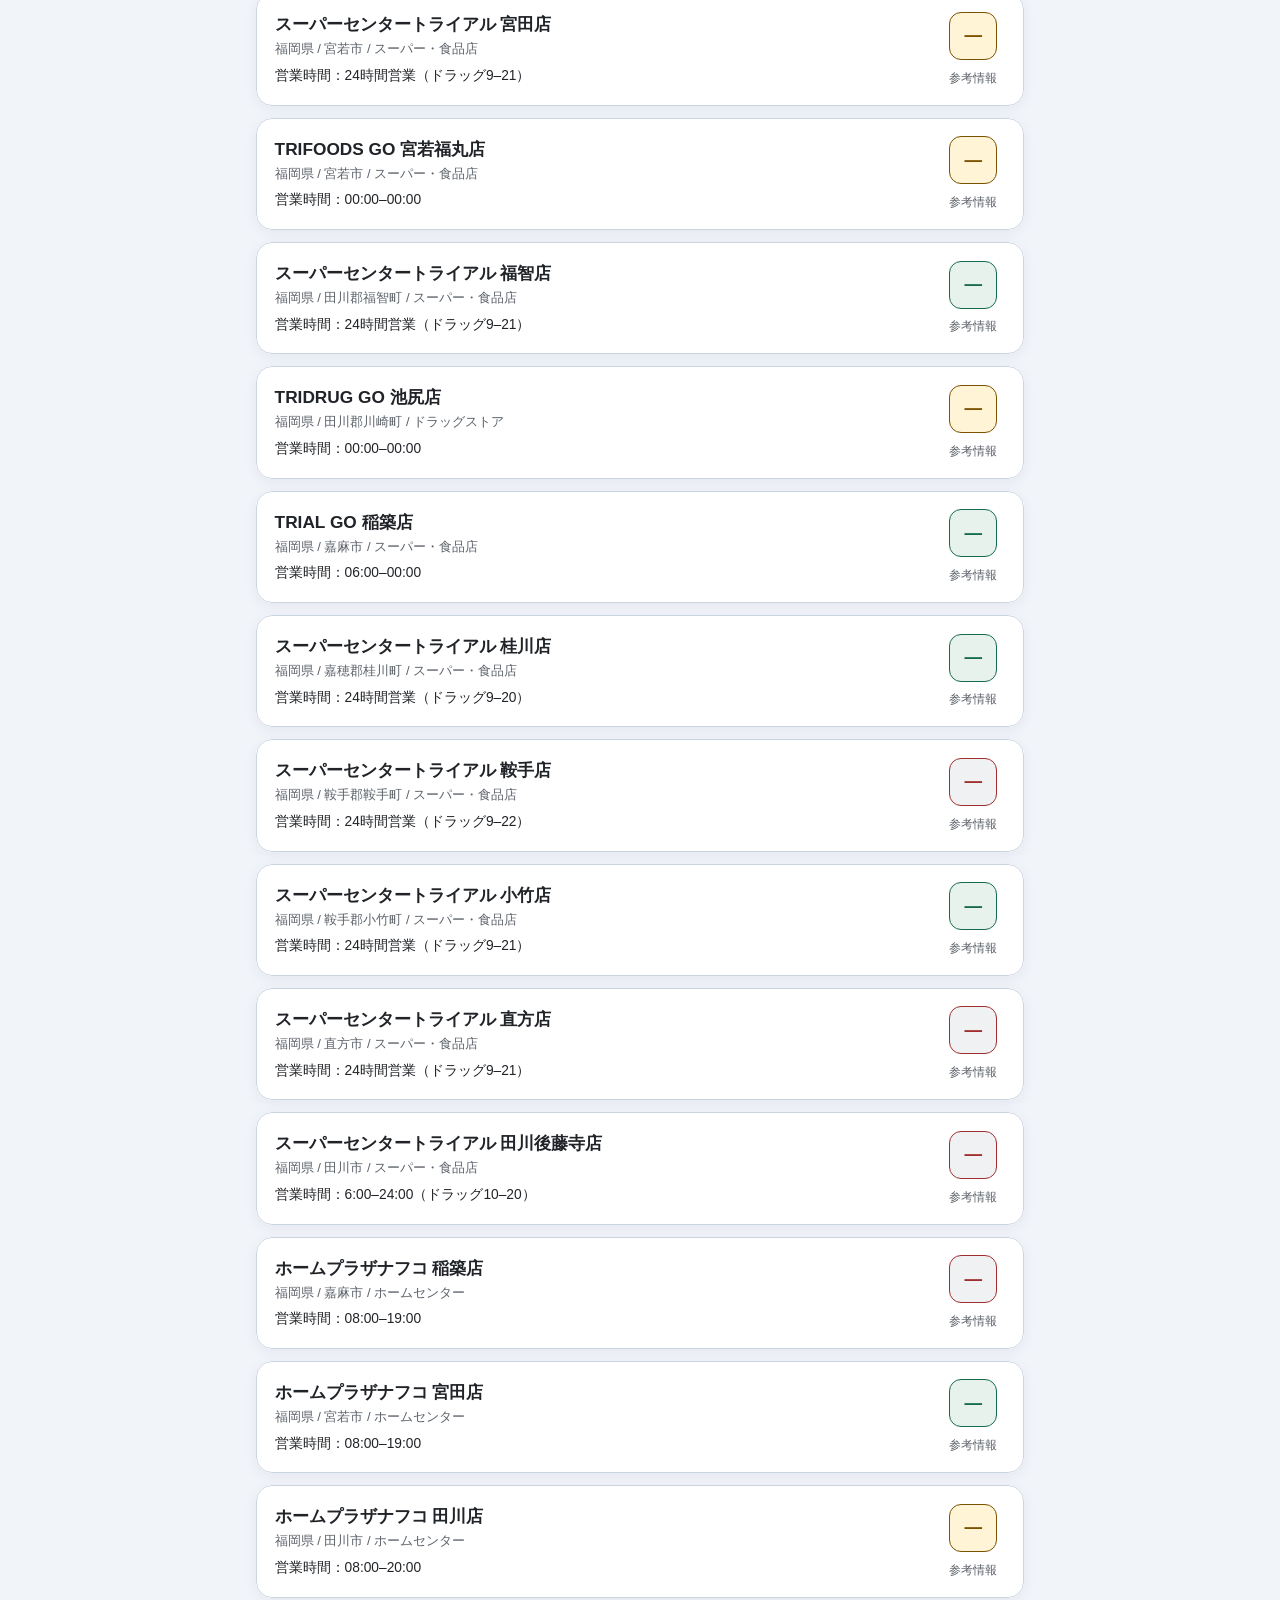
==== commit 41dad539: "Refresh browser cached scripts for English live guidance and verified safety notices" ====
--- a/index.html
+++ b/index.html
@@ -33,9 +33,9 @@
   <script src="./voice-continuous-playback.js?v=20261030-voice-no-cutoff-1" defer></script>
   <script src="./voice-audio-cache.js?v=20261030-rpc-manifest-1" defer></script>
   <script src="./voice-test-scenarios.js?v=20261113-bilingual-coverage-1" defer></script>
-  <script src="./app.js?v=20261113-reusable-space-1" defer></script>
+  <script src="./app.js?v=20261113-live-english-1" defer></script>
   <link rel="stylesheet" href="./traffic-safety.css?v=20261112-1">
-  <script src="./traffic-safety.js?v=20261112-1" defer></script>
+  <script src="./traffic-safety.js?v=20261113-english-1" defer></script>
     <script src="./pwa.js?v=20261112-plain-language-1" defer></script>
   <link href="./experience.css" rel="stylesheet">
   <link href="./user-experience.css?v=20261112-settings-not-visible-1" rel="stylesheet">
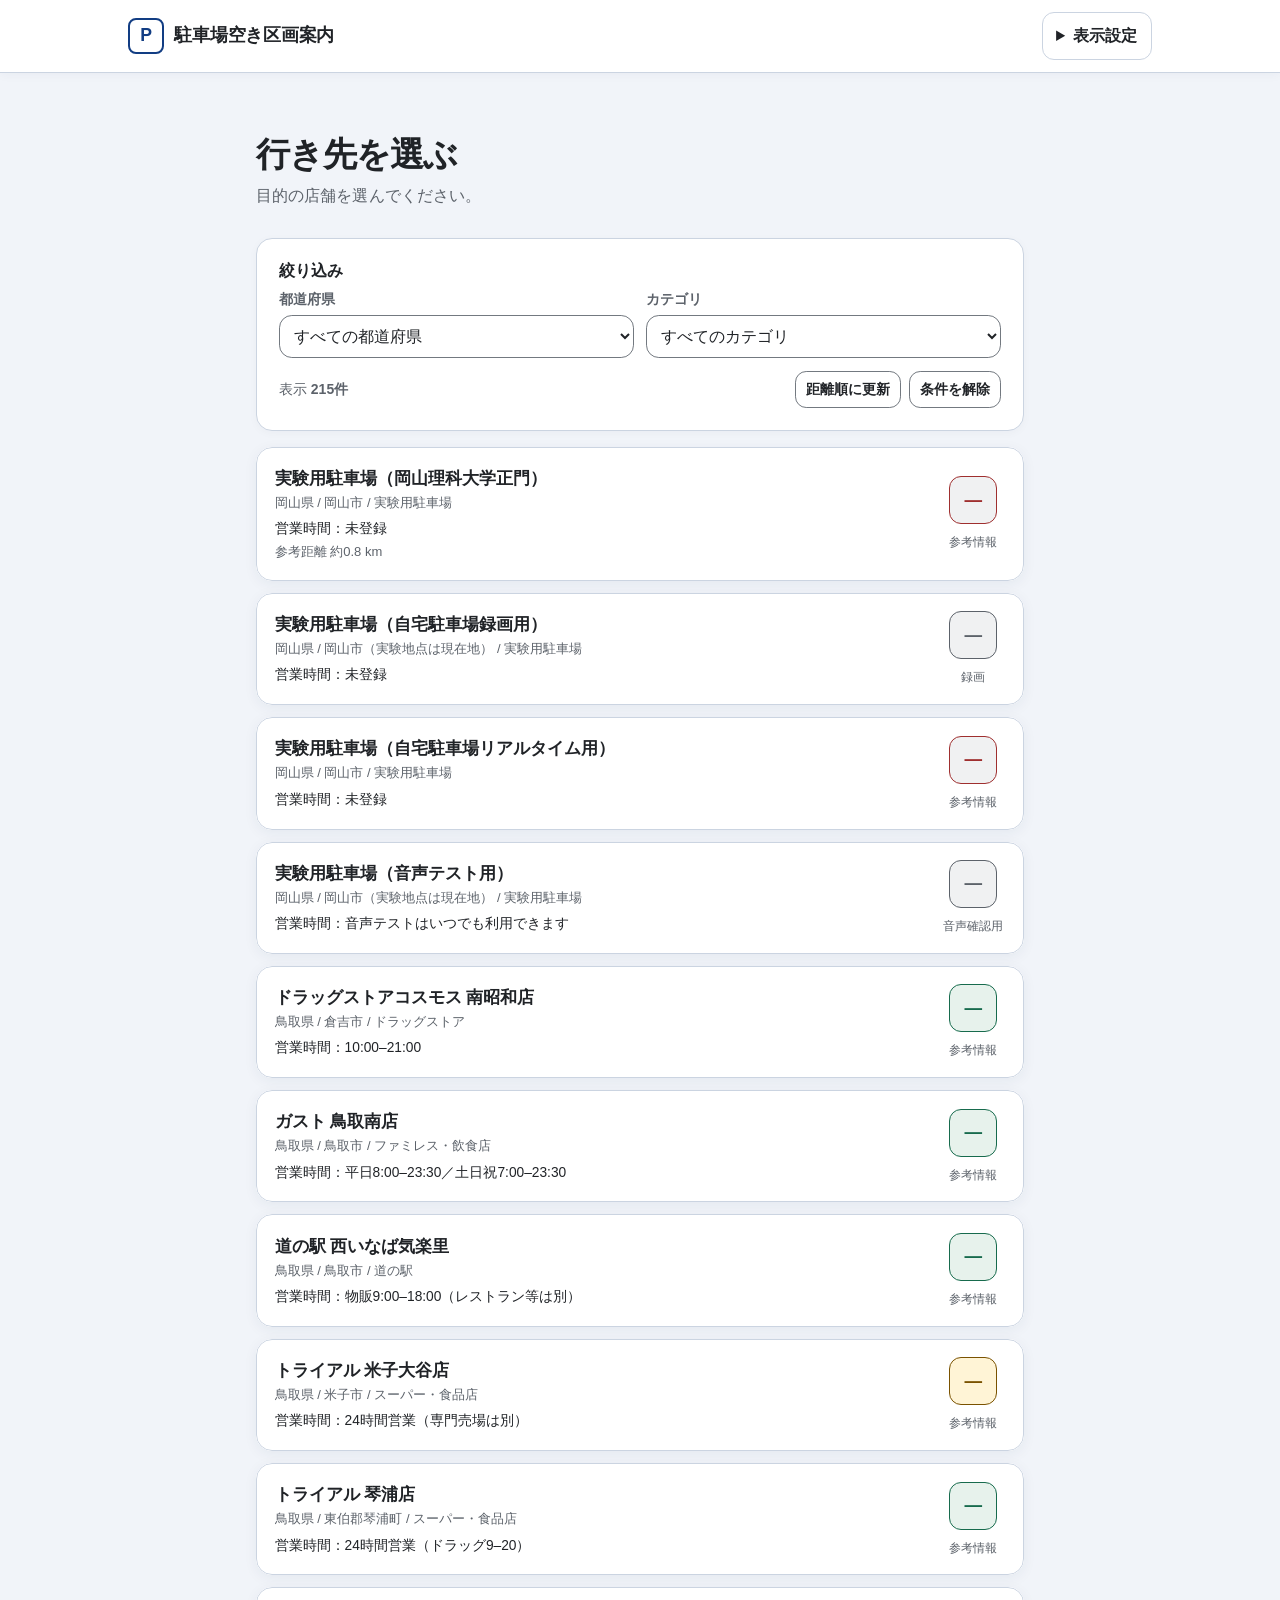
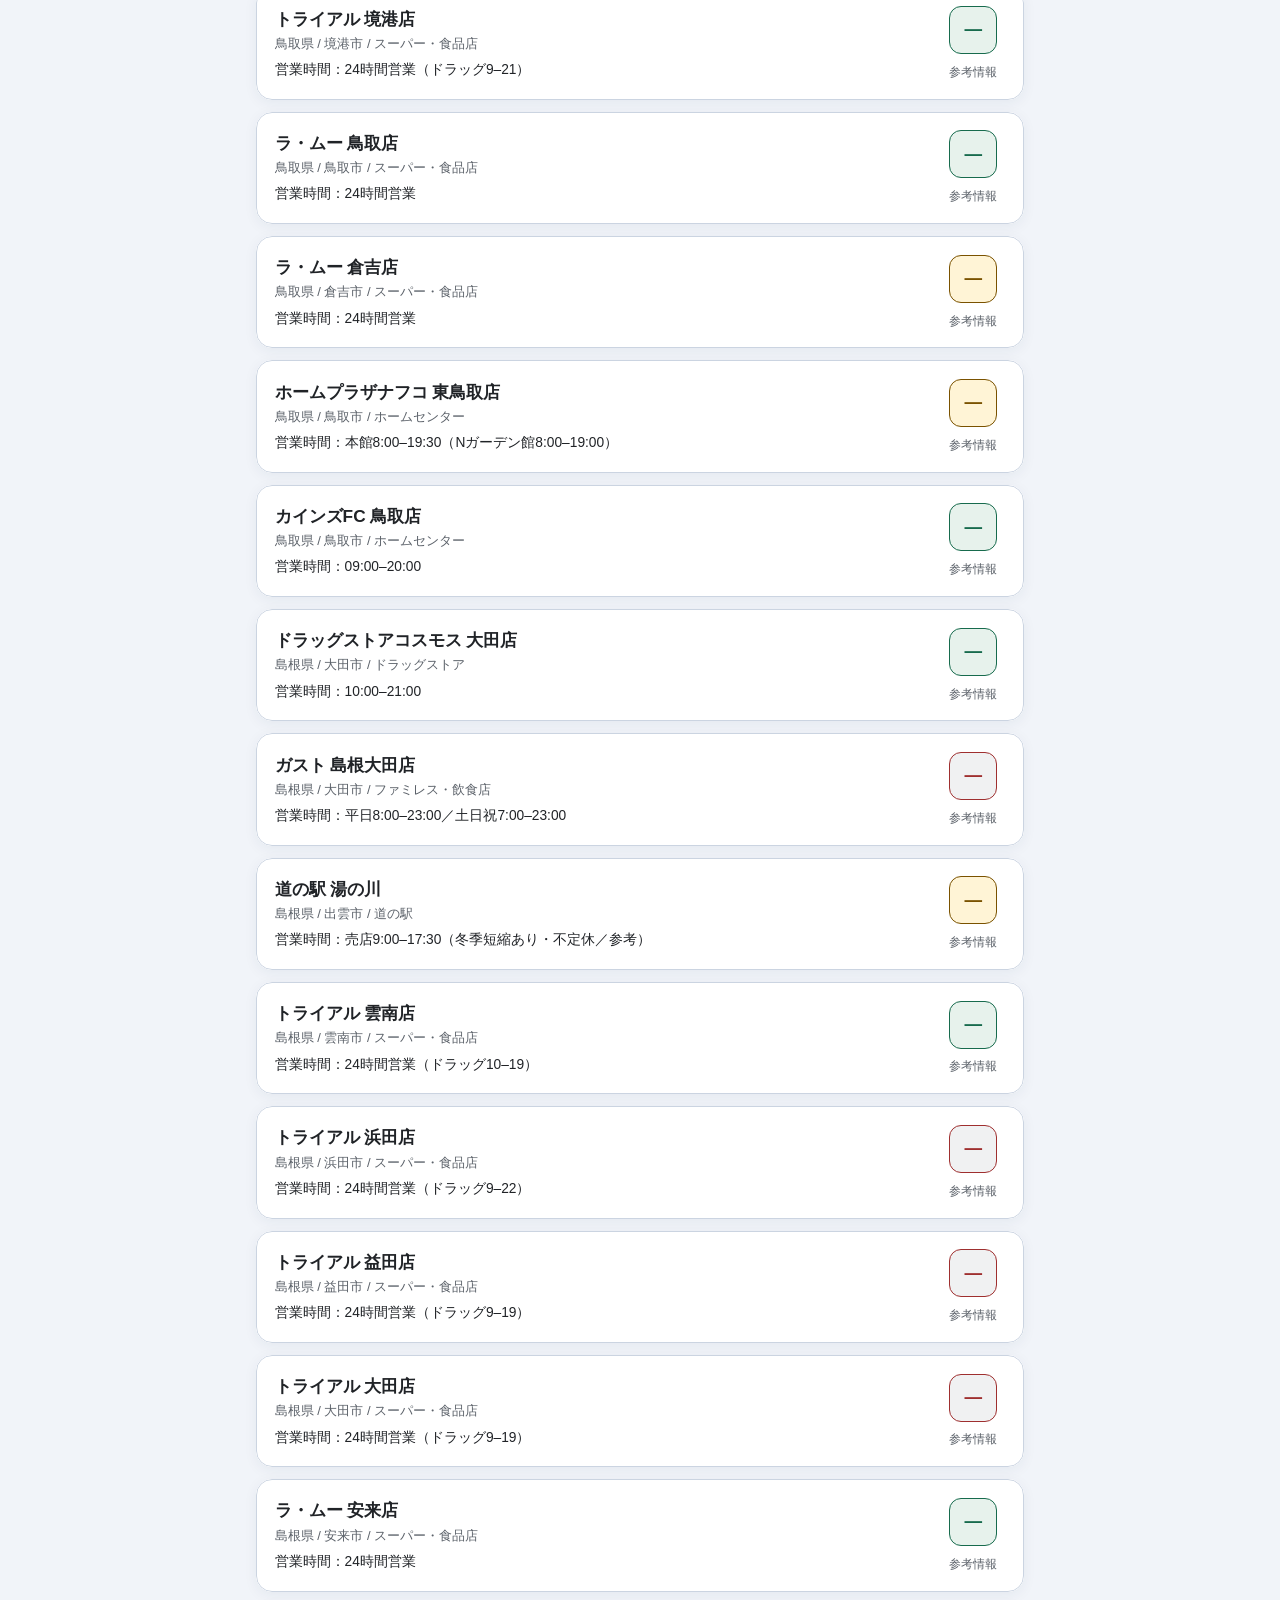
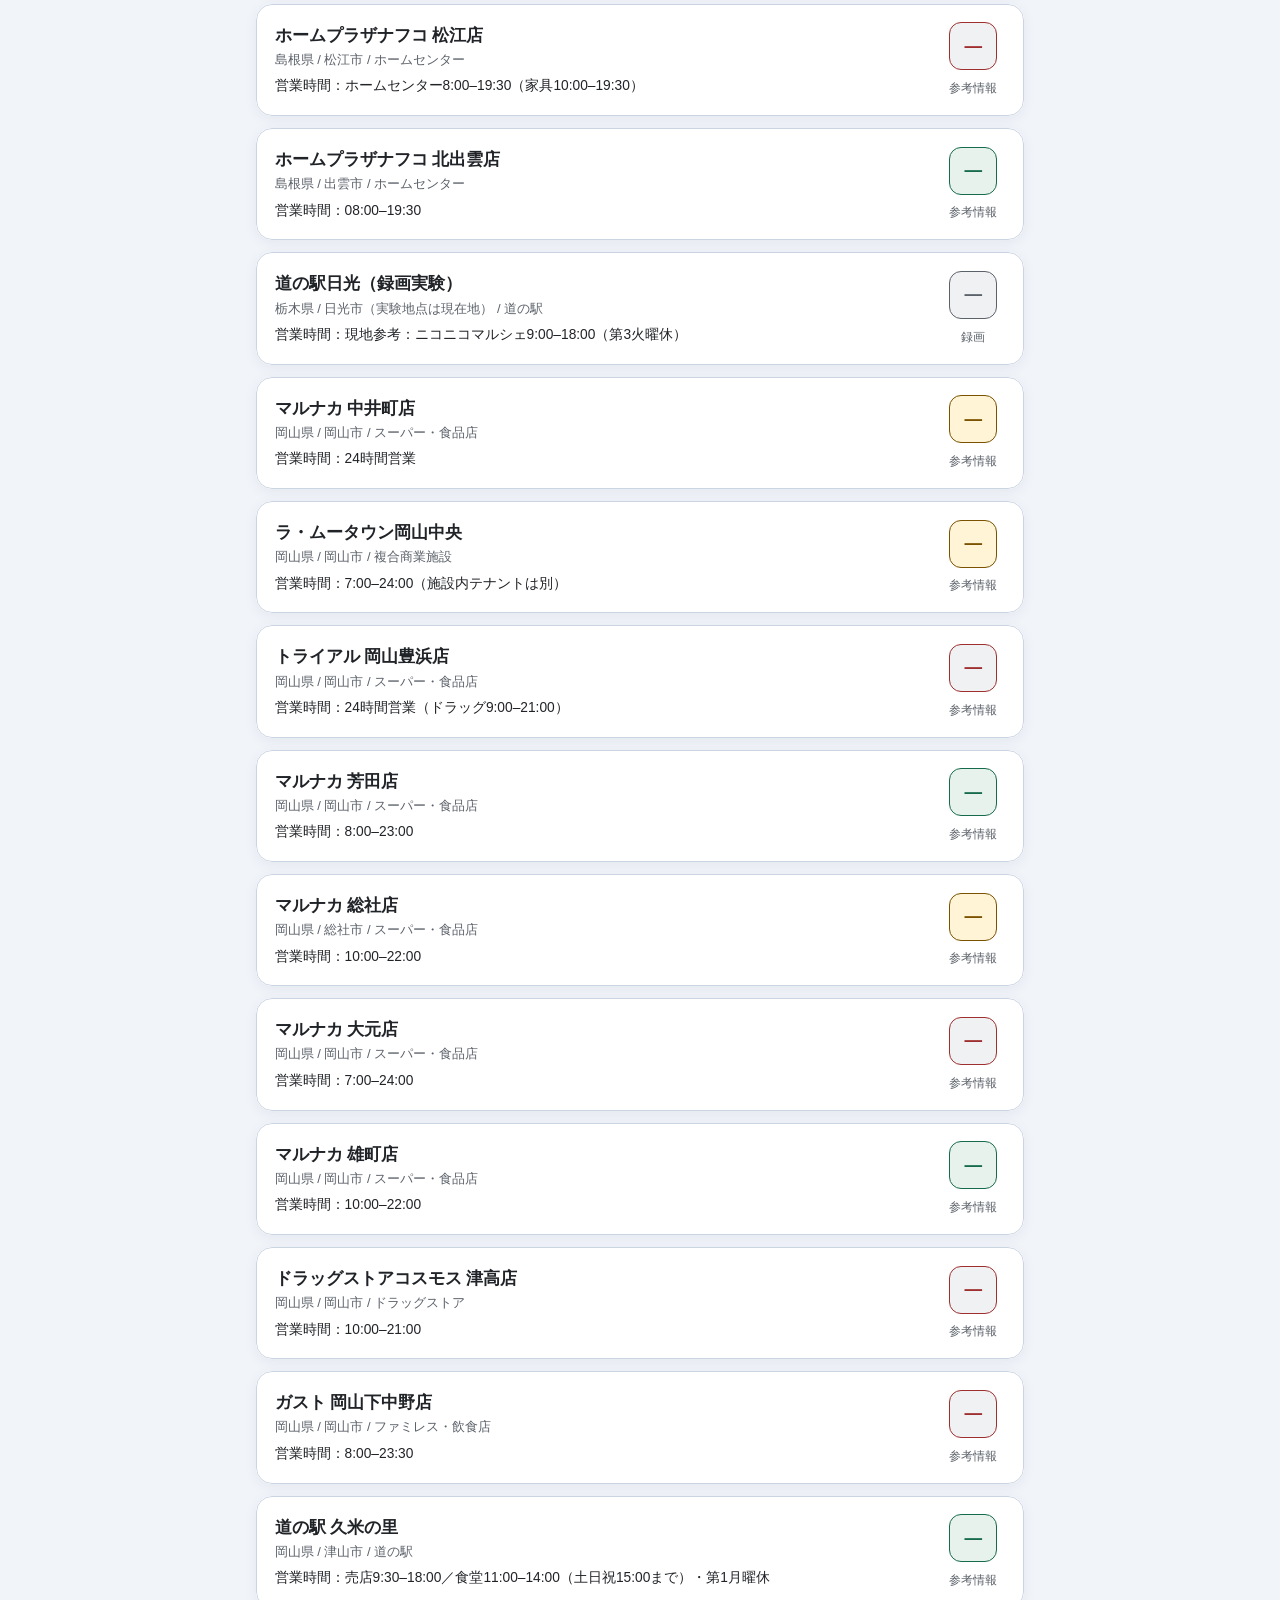
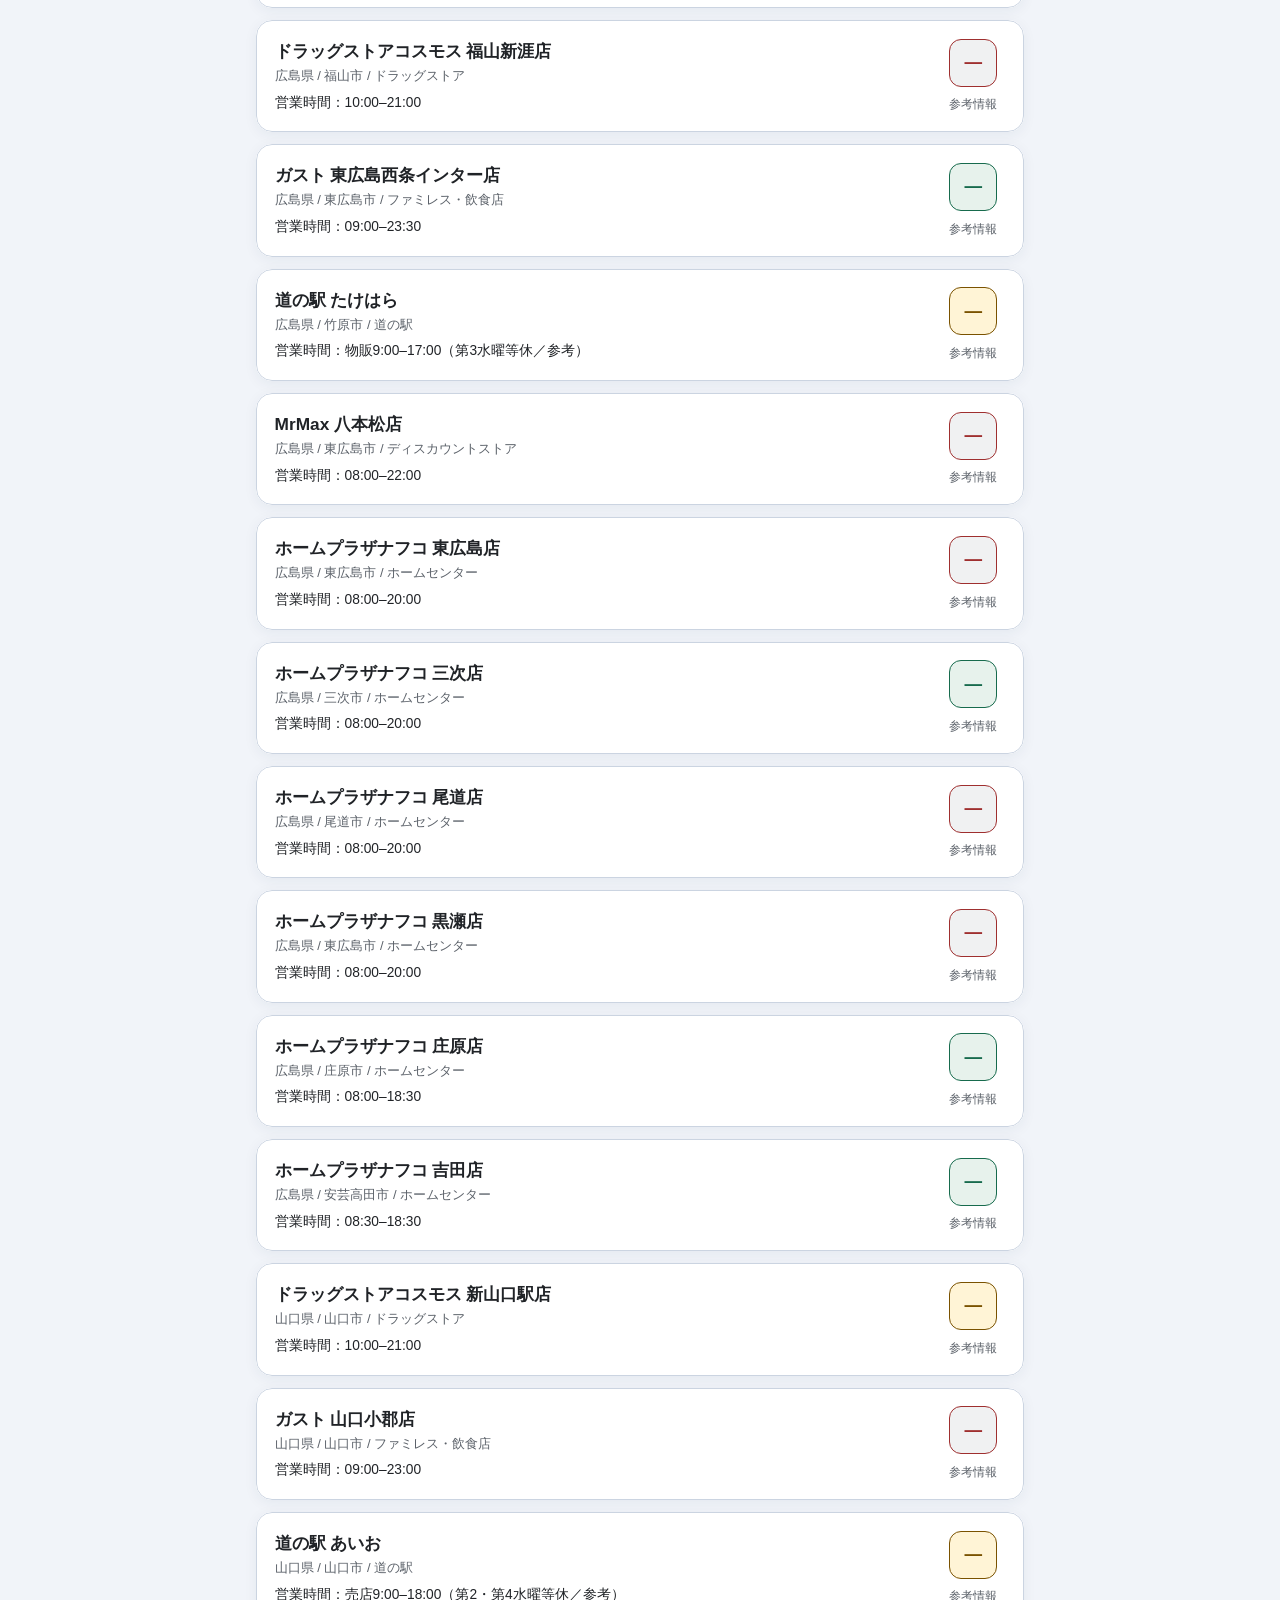
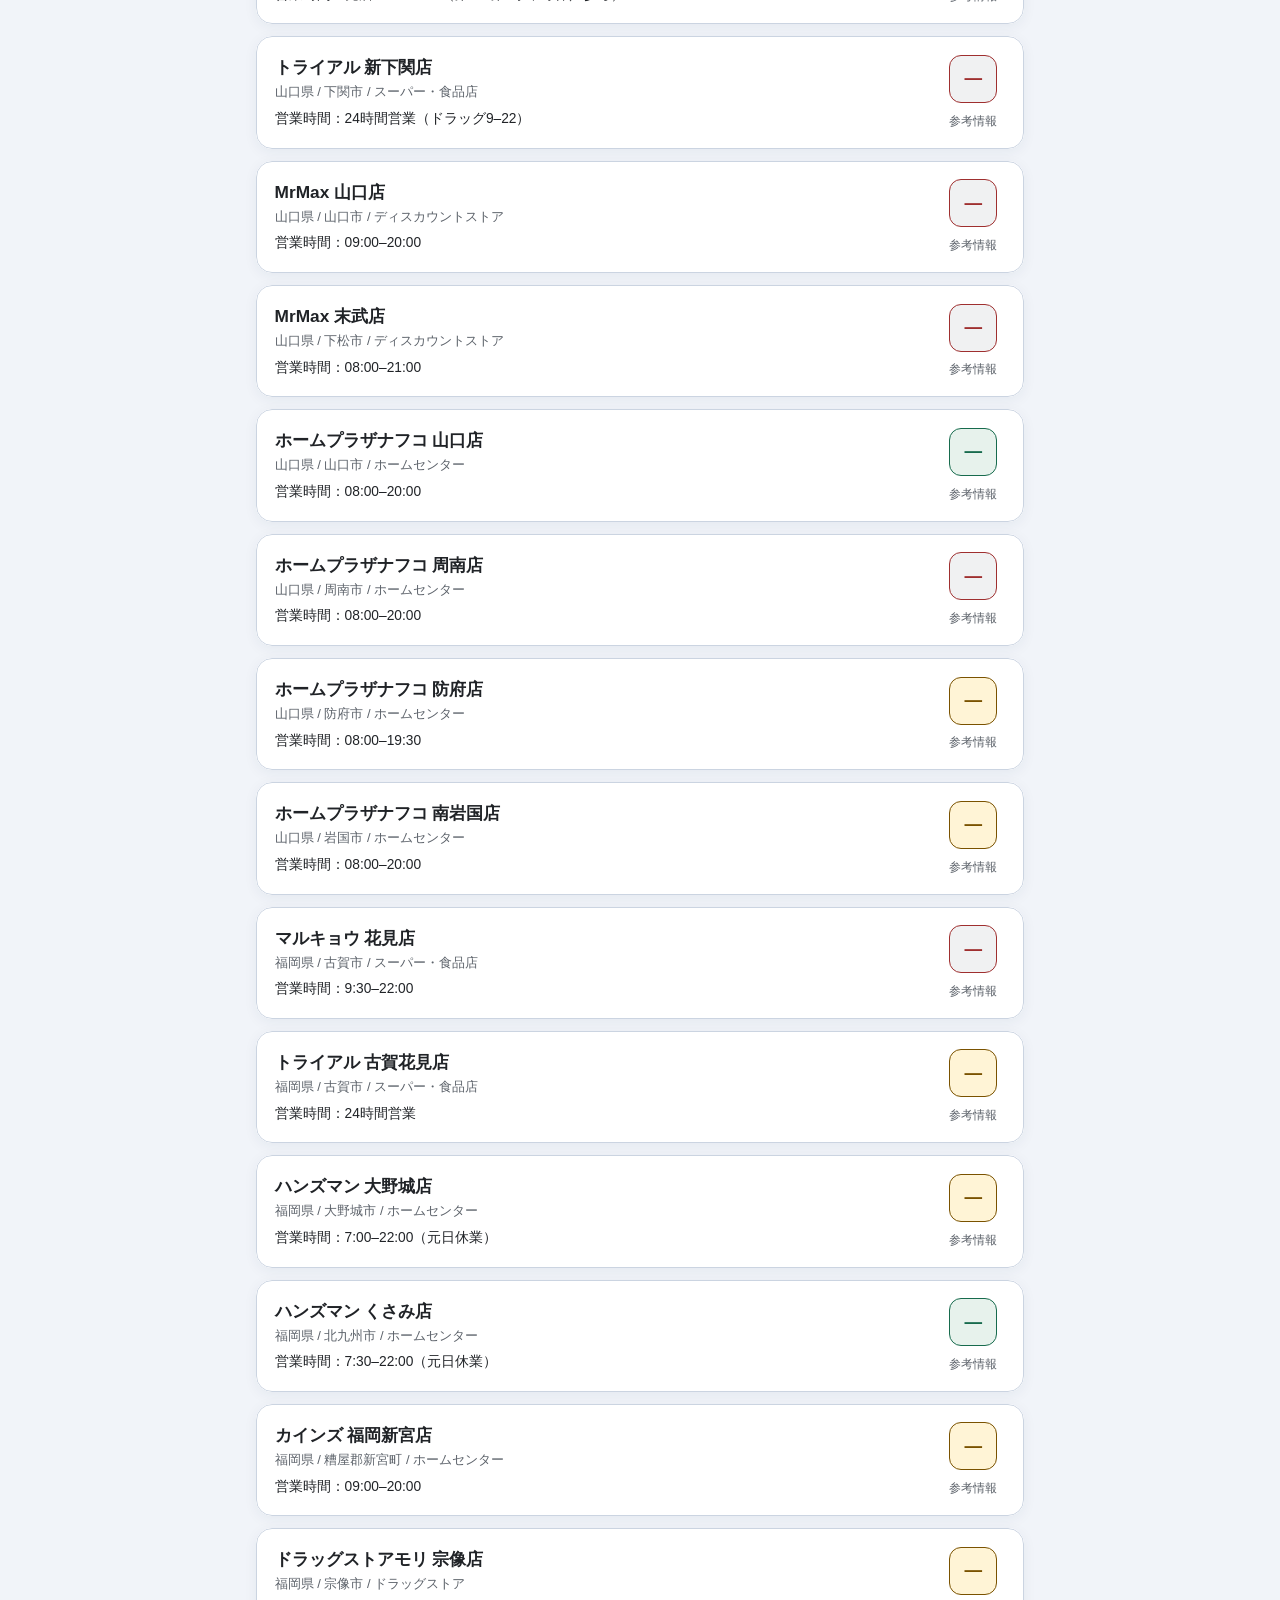
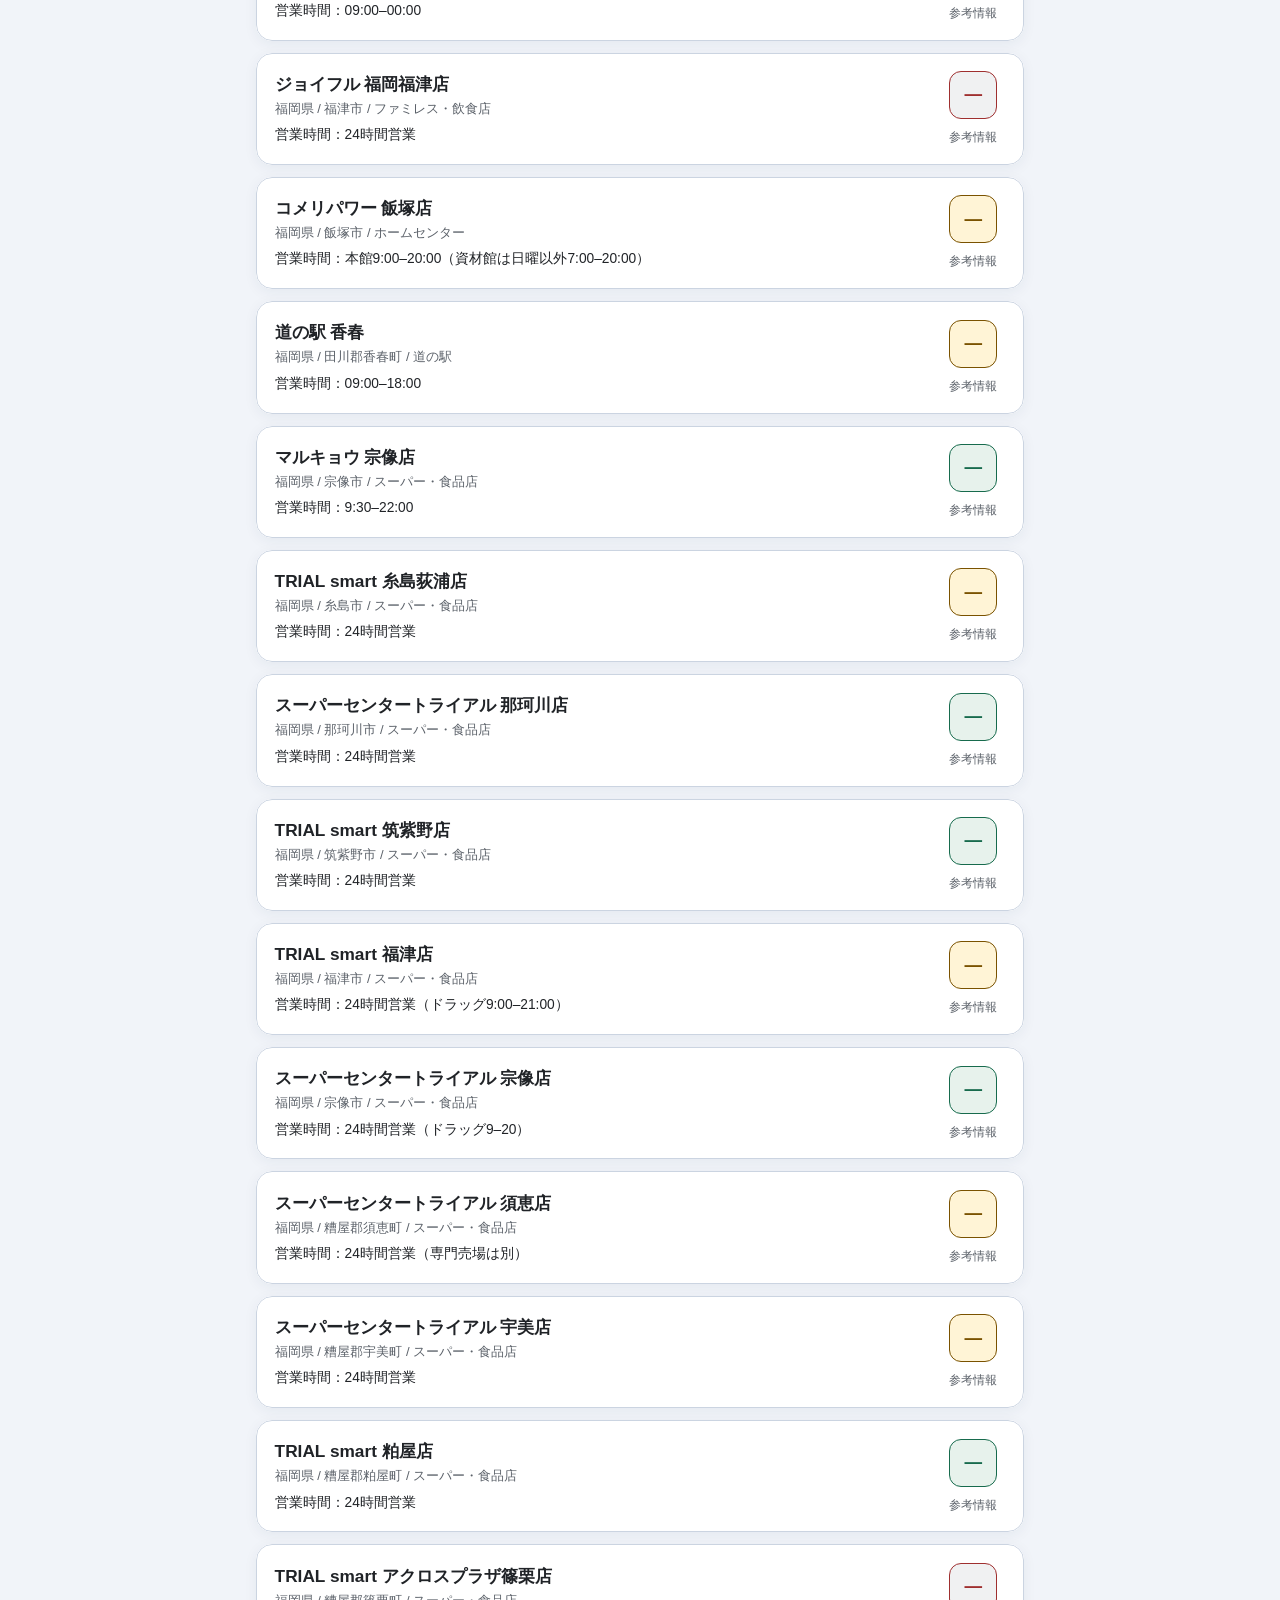
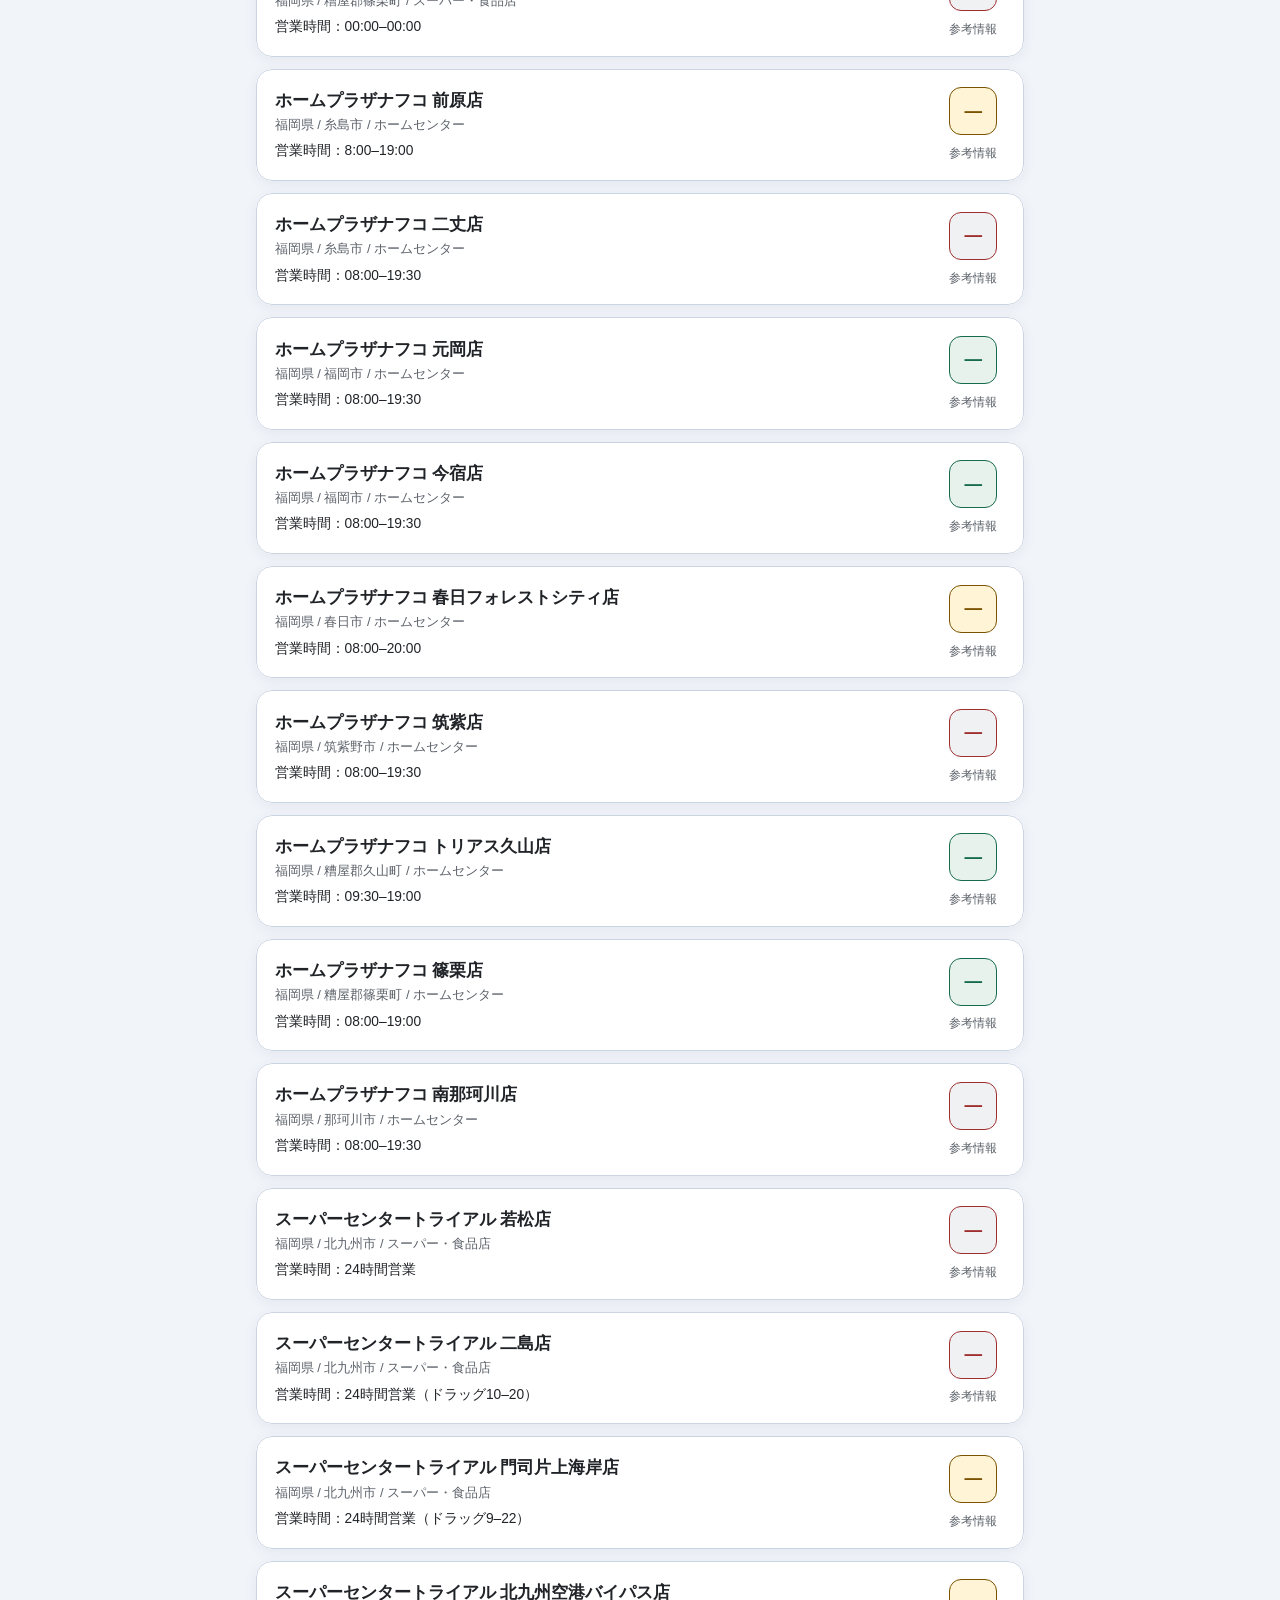
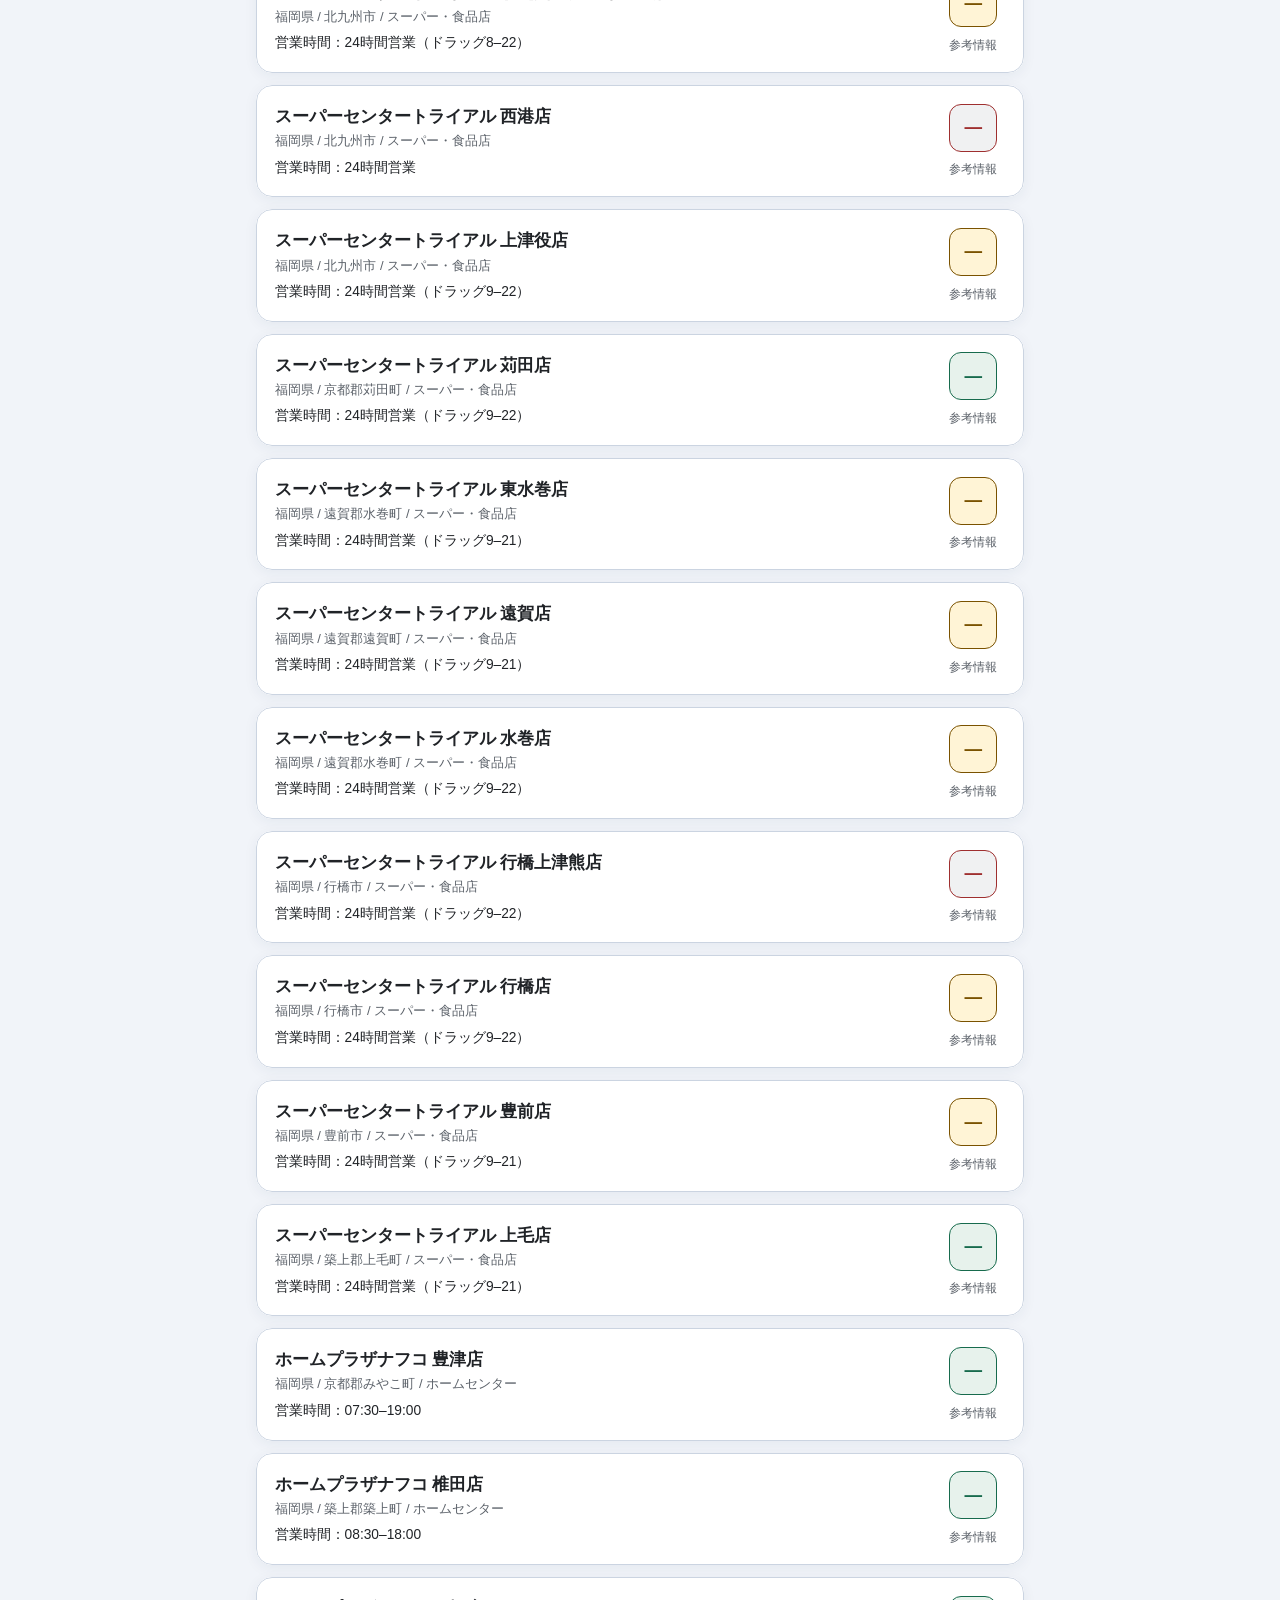
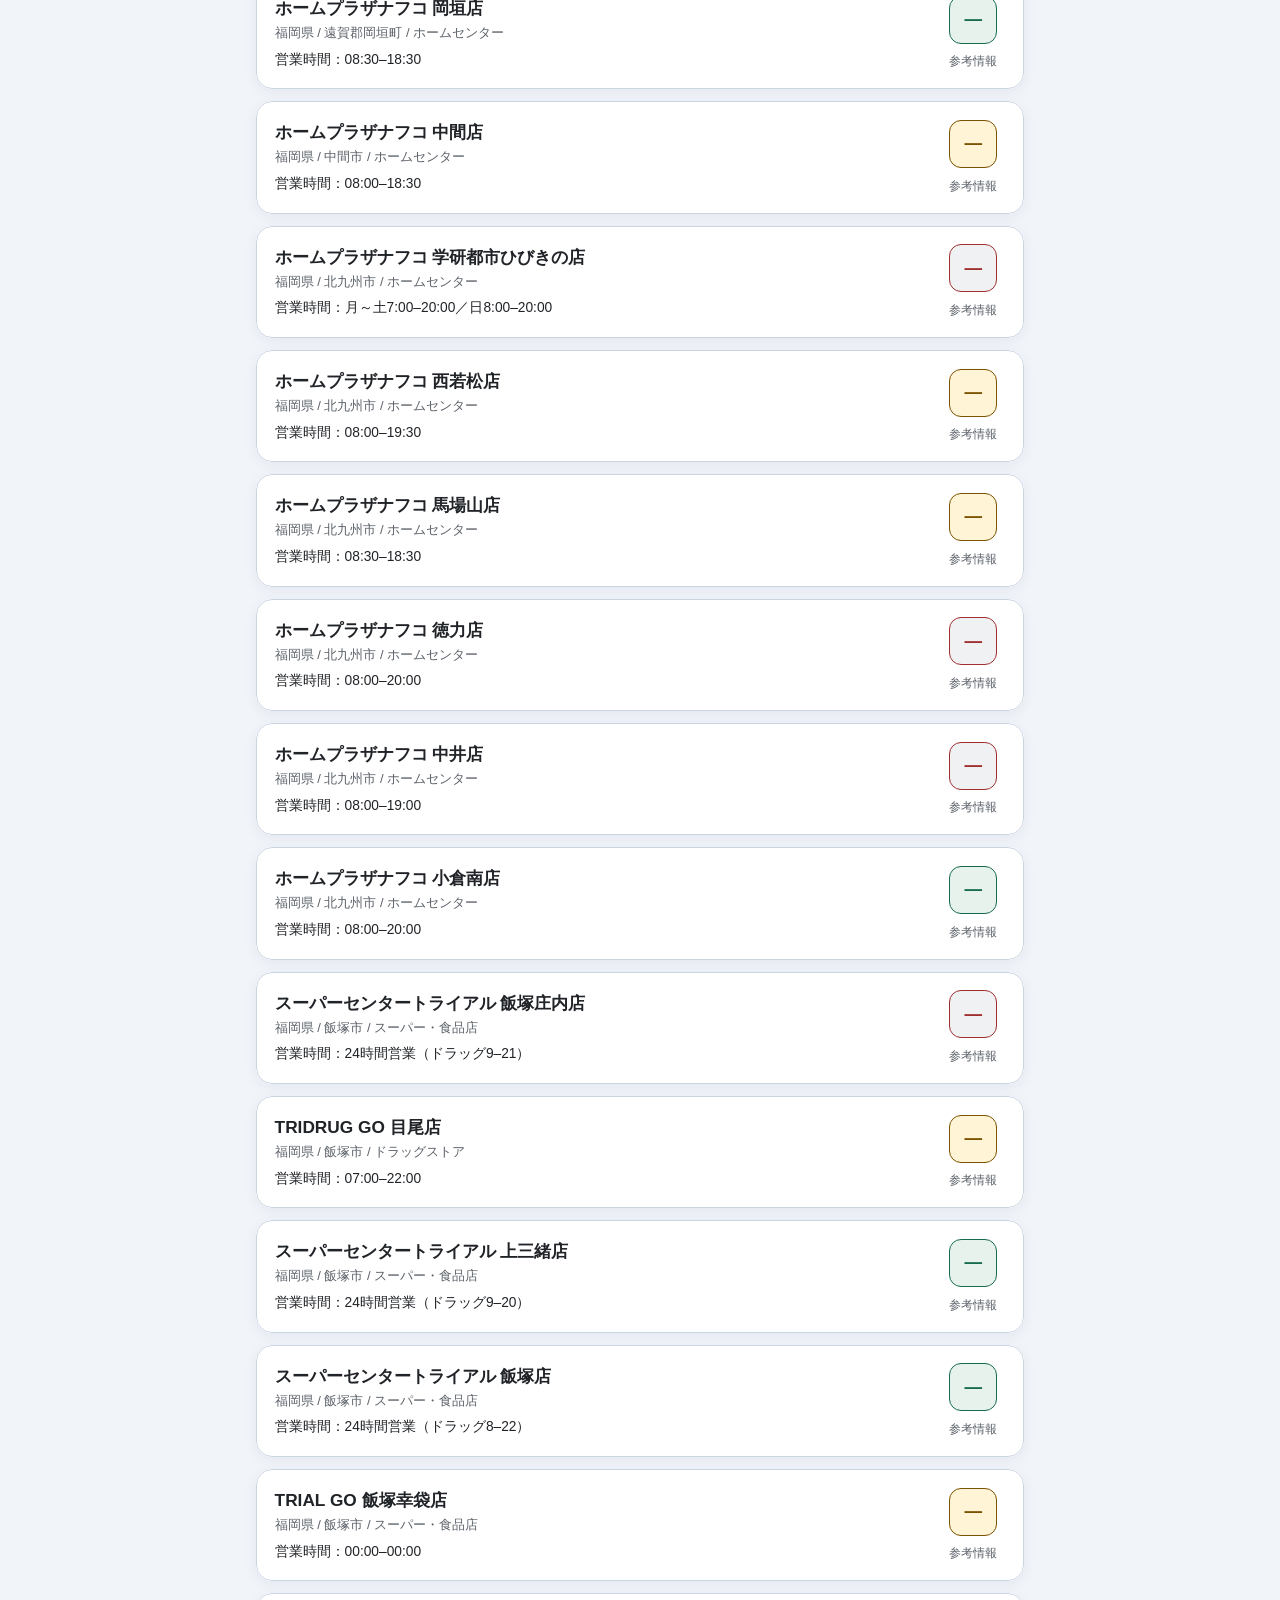
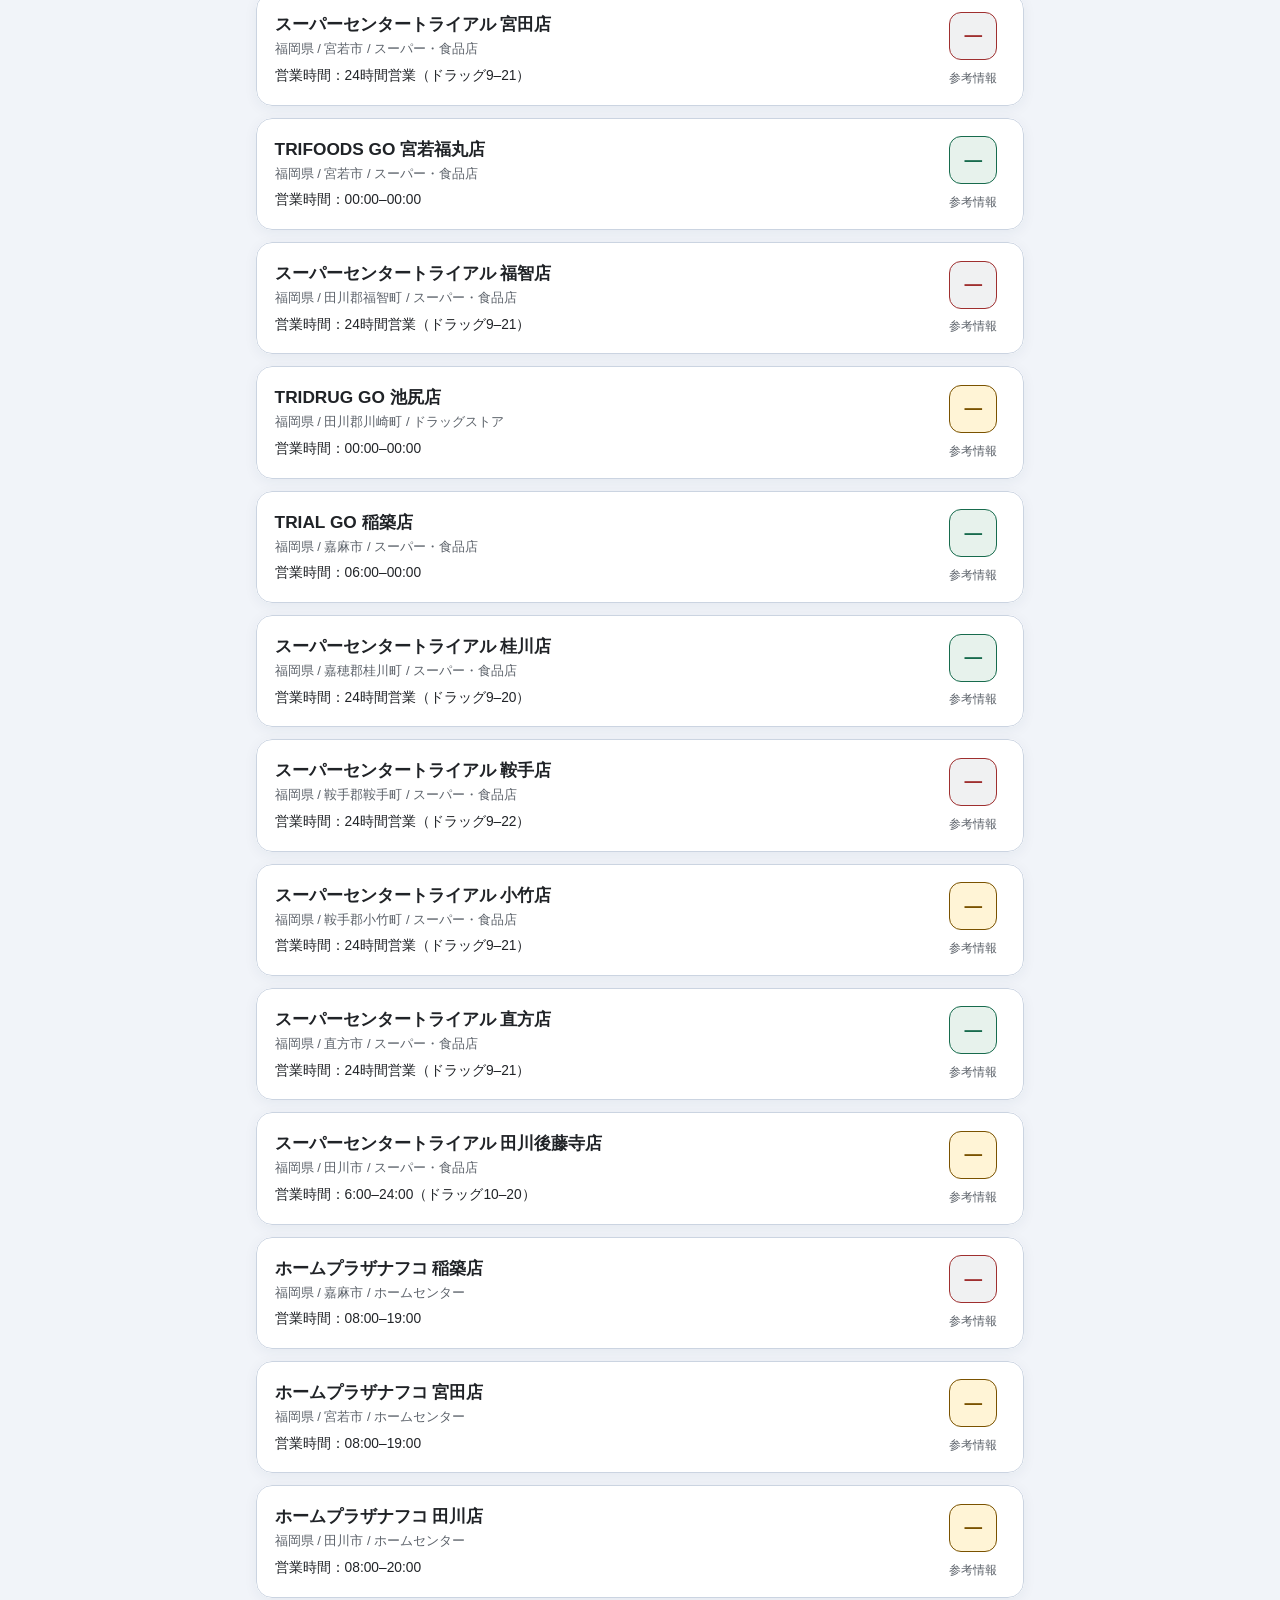
==== commit 900d811b: "Use real guidance screens for voice test demos and remove spoken transcripts" ====
--- a/index.html
+++ b/index.html
@@ -17,7 +17,7 @@
     >
     <title>駐車場空き区画案内</title>
     <!-- 利用者画面の共通スタイル。管理画面とは別リポジトリで管理する。 -->
-    <link rel="stylesheet" href="./styles.css?v=20261112-code-cleanup-1">
+    <link rel="stylesheet" href="./styles.css?v=20261118-voice-scene-demo-1">
     <!-- 安全確認 → 施設データ → 同期設定 → レイアウト → 画面制御の順で読み込む。 -->
     <link rel="stylesheet" href="./map-display.css?v=20261029-phase-demo-2">
     <script src="./map-display.js?v=20261014-interaction" defer></script>
@@ -33,7 +33,7 @@
   <script src="./voice-continuous-playback.js?v=20261030-voice-no-cutoff-1" defer></script>
   <script src="./voice-audio-cache.js?v=20261030-rpc-manifest-1" defer></script>
   <script src="./voice-test-scenarios.js?v=20261113-bilingual-coverage-1" defer></script>
-  <script src="./app.js?v=20261113-live-english-1" defer></script>
+  <script src="./app.js?v=20261118-voice-scene-demo-1" defer></script>
   <link rel="stylesheet" href="./traffic-safety.css?v=20261112-1">
   <script src="./traffic-safety.js?v=20261113-english-1" defer></script>
     <script src="./pwa.js?v=20261112-plain-language-1" defer></script>
@@ -370,8 +370,8 @@
           </section>
 
           <section id="voice-test-launch" class="voice-test-launch" hidden aria-labelledby="voice-test-launch-title">
-            <h2 id="voice-test-launch-title">音声ガイダンスの連続テスト</h2>
-            <p>読み上げが終わると、次の案内へ自動で進みます。</p>
+            <h2 id="voice-test-launch-title">実際の案内画面で動きを確認</h2>
+            <p>通常の待機・区画案内・駐車完了画面を表示し、音声が終わると次の場面へ進みます。すべて模擬データです。</p>
             <label for="voice-test-category">テストする案内の種類</label>
             <select id="voice-test-category">
               <option value="all">すべての音声</option>
@@ -383,8 +383,8 @@
               <option value="connection">カメラ・通信・位置情報</option>
               <option value="advanced">入口・経路案内</option>
             </select>
-            <p id="voice-test-count" role="status">選択した案内を順番に再生します。</p>
-            <button class="primary-button full-width" id="voice-test-start" type="button">連続音声テストを開始</button>
+            <p id="voice-test-count" role="status">選択した場面を通常画面で順番に再現します。</p>
+            <button class="primary-button full-width" id="voice-test-start" type="button">画面付きデモを開始</button>
             <p class="muted">日本語は既存台本の全種類をテストできます。英語・中国語・韓国語・スペイン語では対応済みのサンプル案内を再生します。音声設定は上で変更してください。</p>
           </section>
           <div class="condition-actions" id="normal-condition-actions">
@@ -440,7 +440,7 @@
             <strong>音声案内</strong>
             <span class="guidance-audio-mode" role="status" aria-live="polite">案内待機中</span>
           </div>
-          <p class="guidance-audio-message" aria-live="off"></p>
+          
           <button class="secondary-button guidance-audio-replay" type="button">安全な場所で案内を聞き直す</button>
         </section>
         <div class="safety-note waiting-safety" role="note">
@@ -462,14 +462,14 @@
             <strong>音声案内</strong>
             <span class="guidance-audio-mode" role="status" aria-live="polite">案内待機中</span>
           </div>
-          <p class="guidance-audio-message" aria-live="off"></p>
+          
           <button class="secondary-button guidance-audio-replay" type="button">安全な場所で案内を聞き直す</button>
         </section>
         <p id="congestion-notice" class="congestion-notice" role="status" hidden></p>
         <section id="no-space-content" class="no-space-card" hidden aria-labelledby="no-space-title">
           <span class="no-space-symbol" aria-hidden="true">—</span>
           <h2 id="no-space-title">空き区画が見つかりませんでした</h2>
-          <p id="no-space-description"></p><p class="guidance-audio-message" aria-live="off"></p>
+          <p id="no-space-description"></p>
           <p class="pass-through">公道で順番待ちをせず、周囲の安全を確認してそのまま通過してください。</p>
           <p>別の駐車場をご利用ください。</p>
           <div class="button-group">
@@ -546,39 +546,27 @@
         </div>
       </section>
 
-      <!-- 音声テスト専用：読み終わるたびに次の案内ページへ切り替える。 -->
-      <section class="screen" id="voice-test-screen" data-screen="voice-test" aria-labelledby="voice-test-title" hidden>
-        <button class="back-button" id="voice-test-back" type="button">← 音声テストの設定へ戻る</button>
-        <div class="screen-heading">
-          <p class="step-label" id="voice-test-progress">テストの準備中</p>
-          <h1 id="voice-test-title" tabindex="-1">音声案内の確認</h1>
-          <p id="voice-test-group">音声案内の確認</p>
-        </div>
-        <section class="guidance-audio-card voice-test-card" aria-labelledby="voice-test-transcript-title">
-          <h2 id="voice-test-transcript-title">読み上げる案内文</h2>
-          <p id="voice-test-transcript" class="voice-test-transcript"></p>
-          <p id="voice-test-status" role="status" aria-live="polite">音声再生を準備しています。</p>
-        </section>
-        
+      <!-- 音声テストは通常の待機・案内・駐車画面を再利用する。
+           操作パネルのみ共通表示し、読み上げ全文はDOMに作らない。 -->
+      <aside id="voice-test-demo-controls" class="voice-demo-panel" aria-label="案内画面のデモ操作" hidden>
+        <div class="voice-demo-heading">
+          <span class="voice-demo-badge">模擬データ・実際の空き状況ではありません</span>
+          <button class="secondary-button" id="voice-test-back" type="button">デモを終了</button>
+        </div>
+        <p id="voice-test-progress" class="voice-demo-progress">準備中</p>
+        <strong id="voice-test-title" class="voice-demo-title">案内画面の動作確認</strong>
+        <p id="voice-test-group" class="voice-demo-group"></p>
+        <p id="voice-test-status" role="status" aria-live="polite">音声を準備しています。</p>
+        <p id="voice-test-complete-count" role="status" hidden></p>
         <div class="voice-test-actions">
+          <button class="secondary-button" id="voice-test-prev" type="button">前の場面</button>
           <button class="primary-button" id="voice-test-pause" type="button">一時停止</button>
-          <button class="secondary-button" id="voice-test-retry" type="button">この音声をもう一度</button>
-          <button class="secondary-button" id="voice-test-prev" type="button">前の案内</button>
-          <button class="secondary-button" id="voice-test-next" type="button">次へスキップ</button>
-        </div>
-      </section>
-
-      <section class="screen" id="voice-test-complete-screen" data-screen="voice-test-complete" aria-labelledby="voice-test-complete-title" hidden>
-        <div class="screen-heading">
-          <h1 id="voice-test-complete-title" tabindex="-1">音声の確認が終わりました</h1>
-          <p id="voice-test-complete-count">テストした音声を確認できます。</p>
-        </div>
-        <p>別の種類や言語を試す場合は設定画面に戻って変更してください。</p>
-        <div class="button-group">
-          <button class="primary-button" id="voice-test-repeat" type="button">同じテストをもう一度</button>
-          <button class="secondary-button" id="voice-test-finish" type="button">音声設定に戻る</button>
-        </div>
-      </section>
+          <button class="secondary-button" id="voice-test-retry" type="button">音声を聞き直す</button>
+          <button class="secondary-button" id="voice-test-next" type="button">次の場面</button>
+          <button class="primary-button" id="voice-test-repeat" type="button" hidden>同じデモをもう一度</button>
+          <button class="secondary-button" id="voice-test-finish" type="button" hidden>条件選択に戻る</button>
+        </div>
+      </aside>
 
     </main>
 
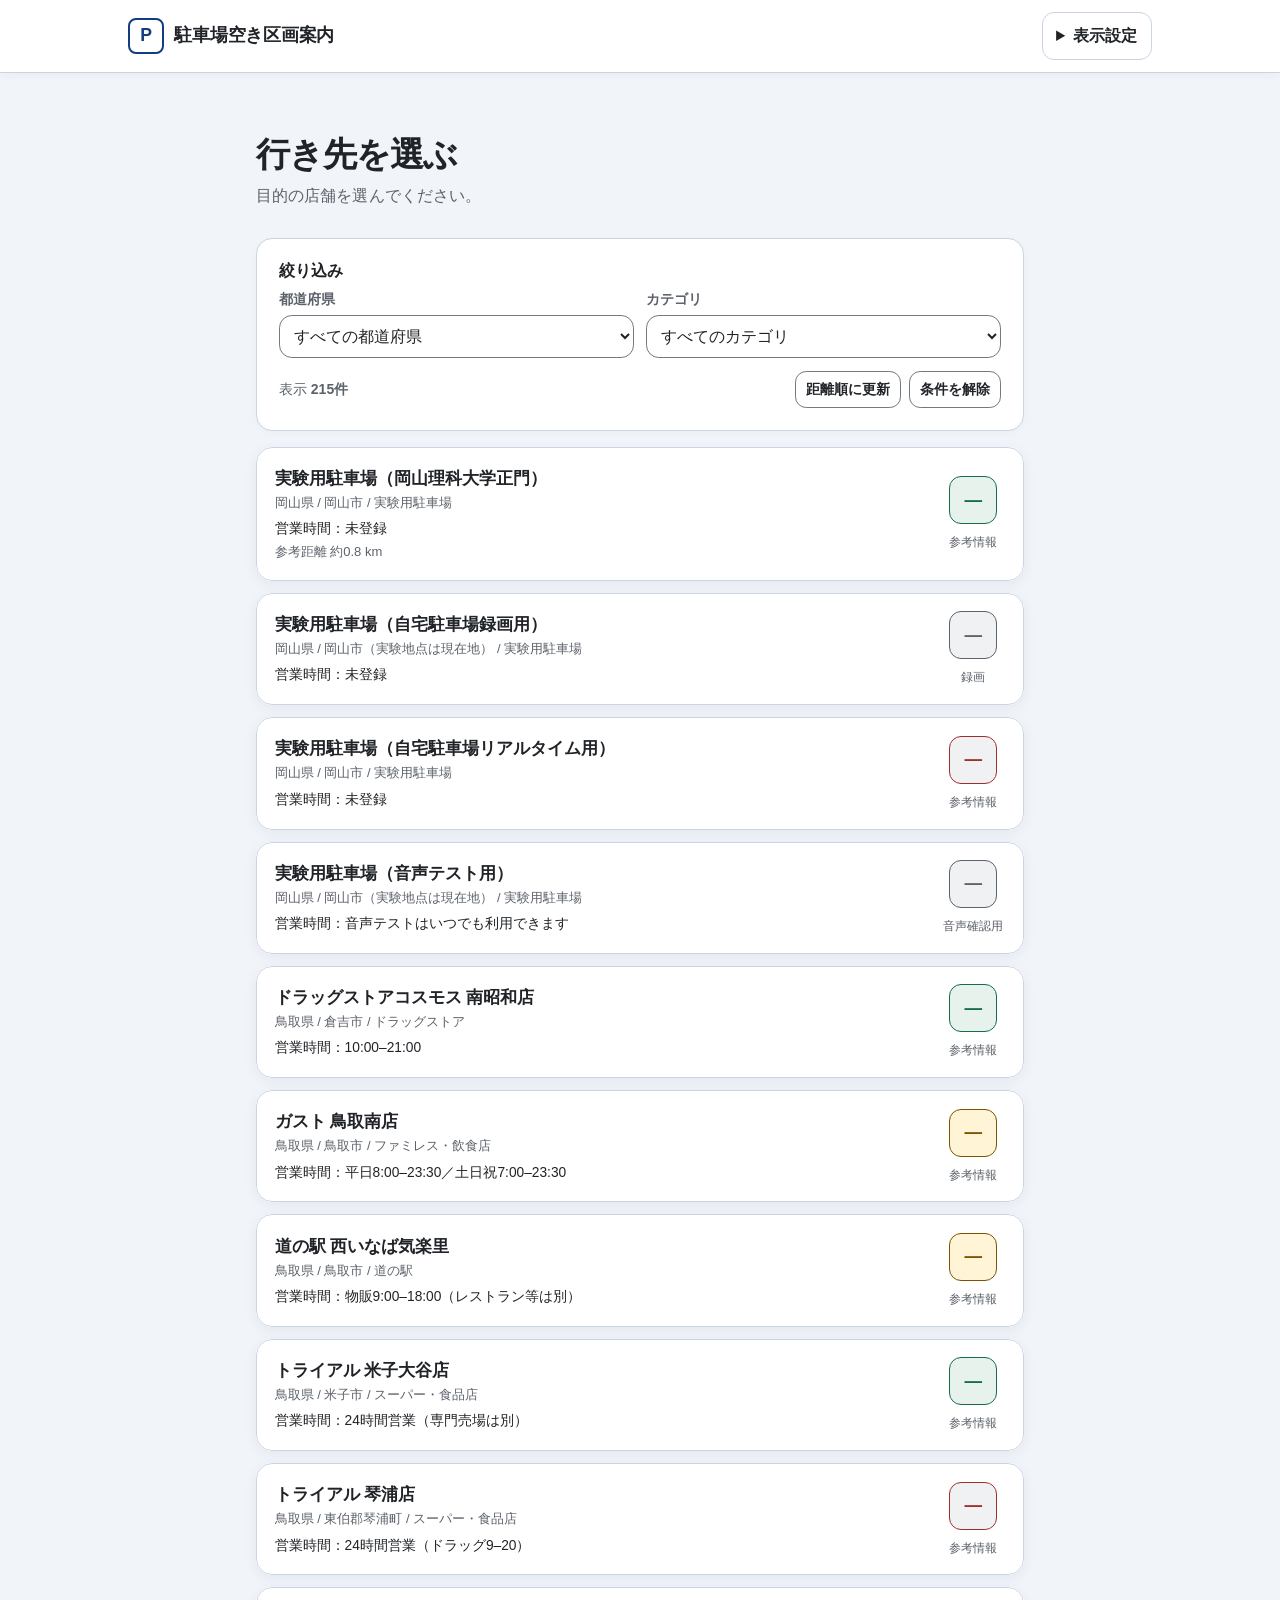
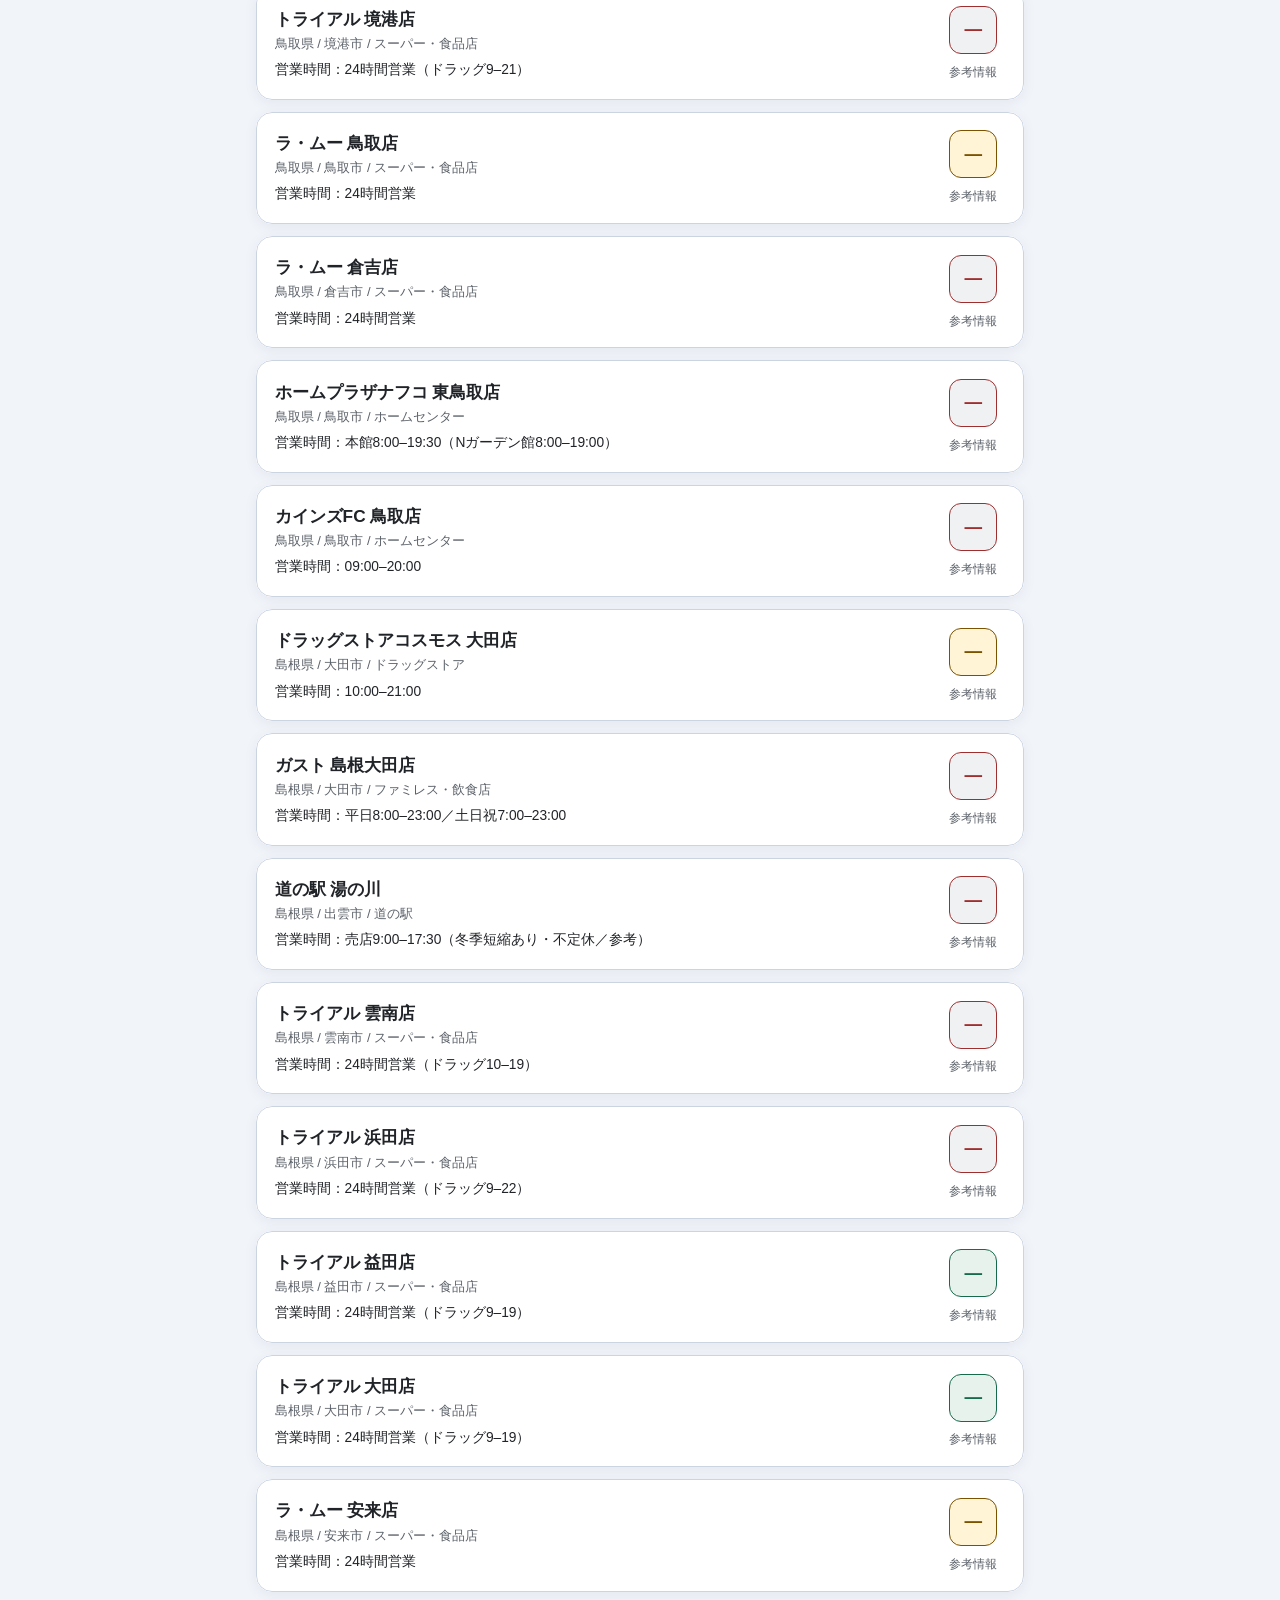
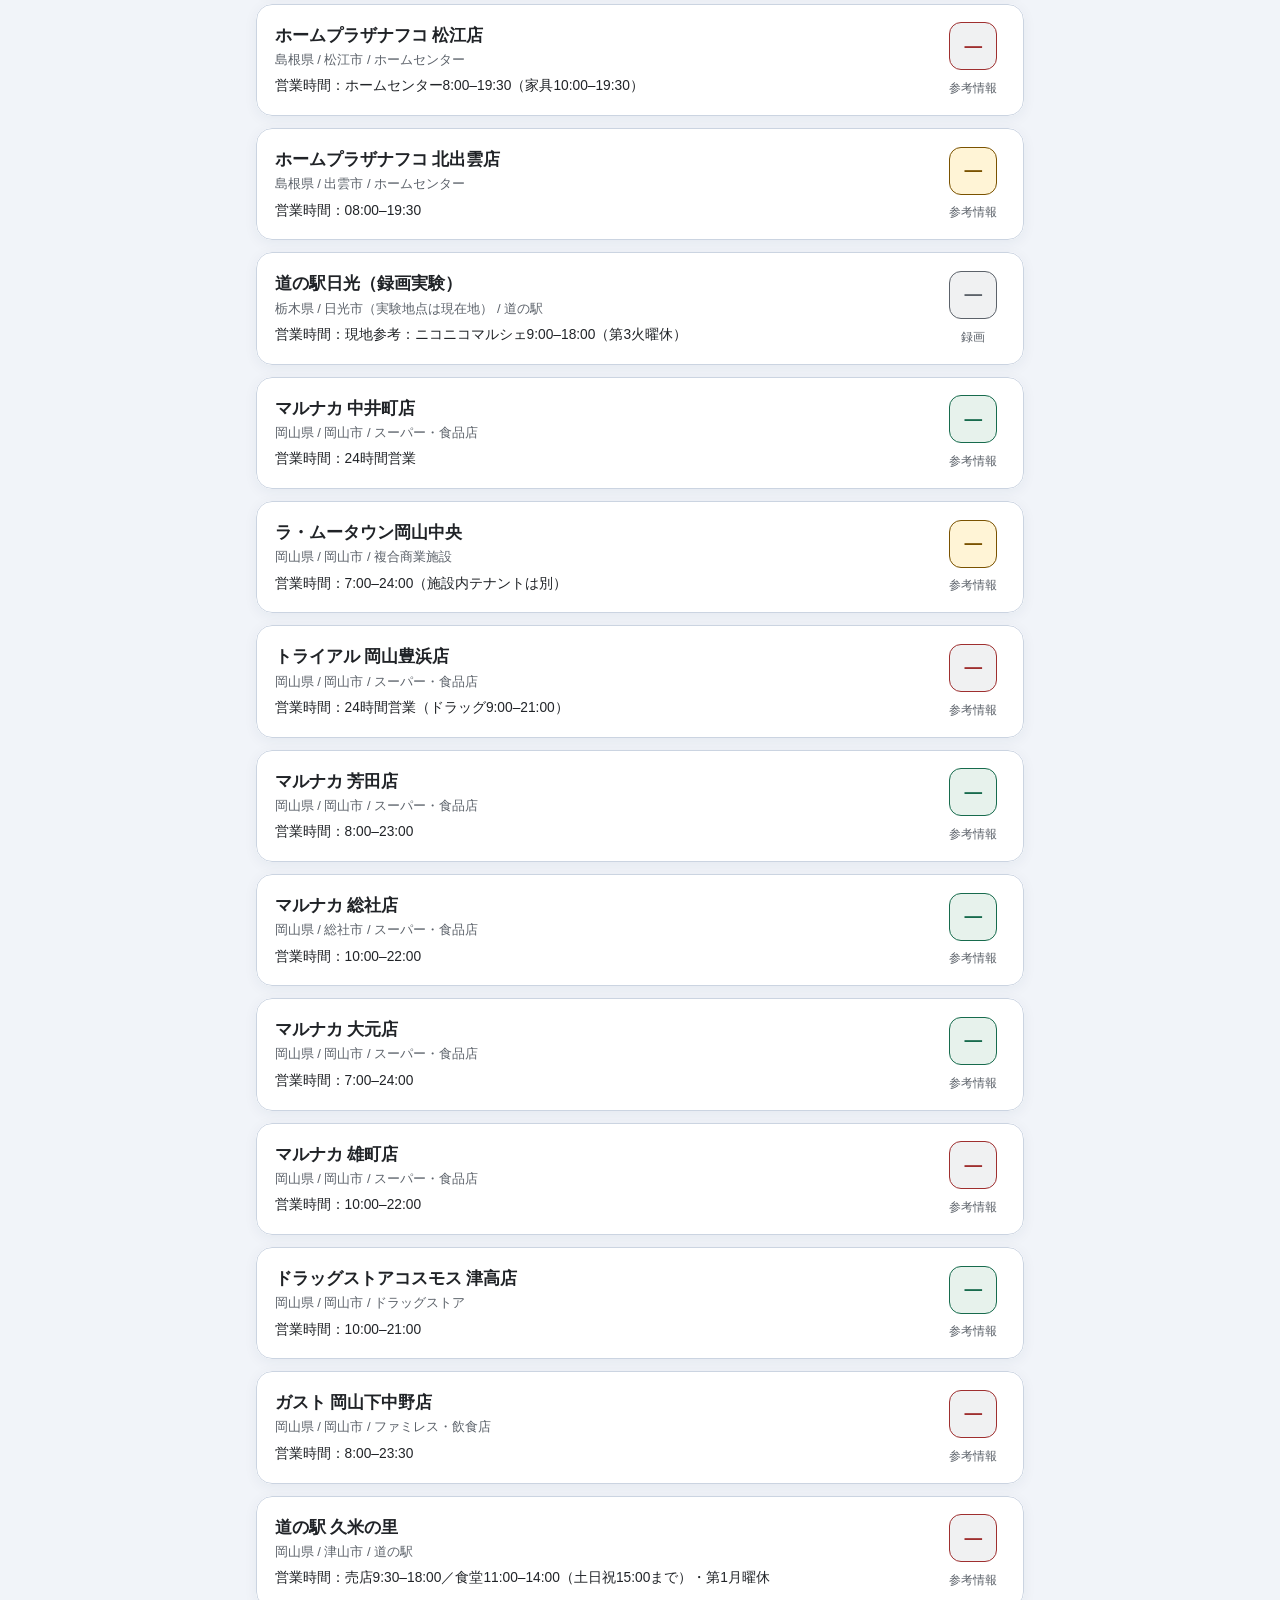
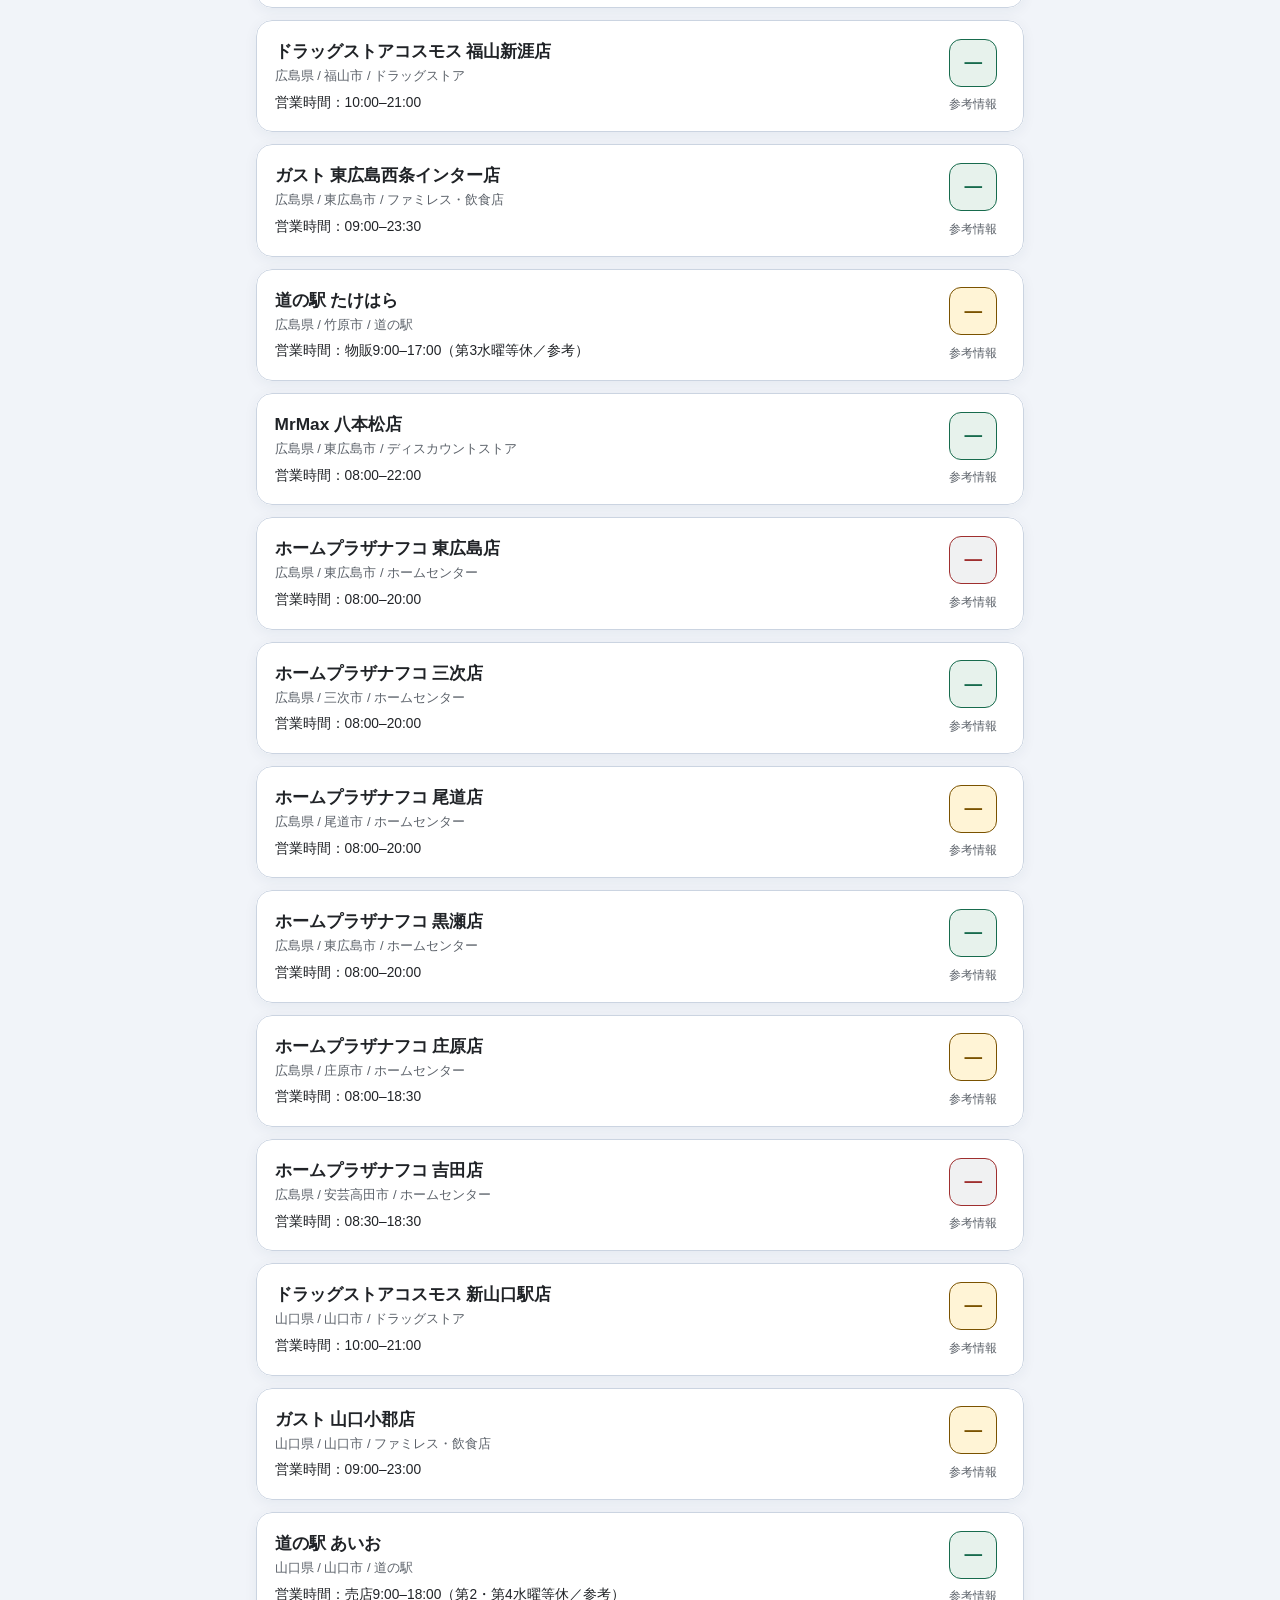
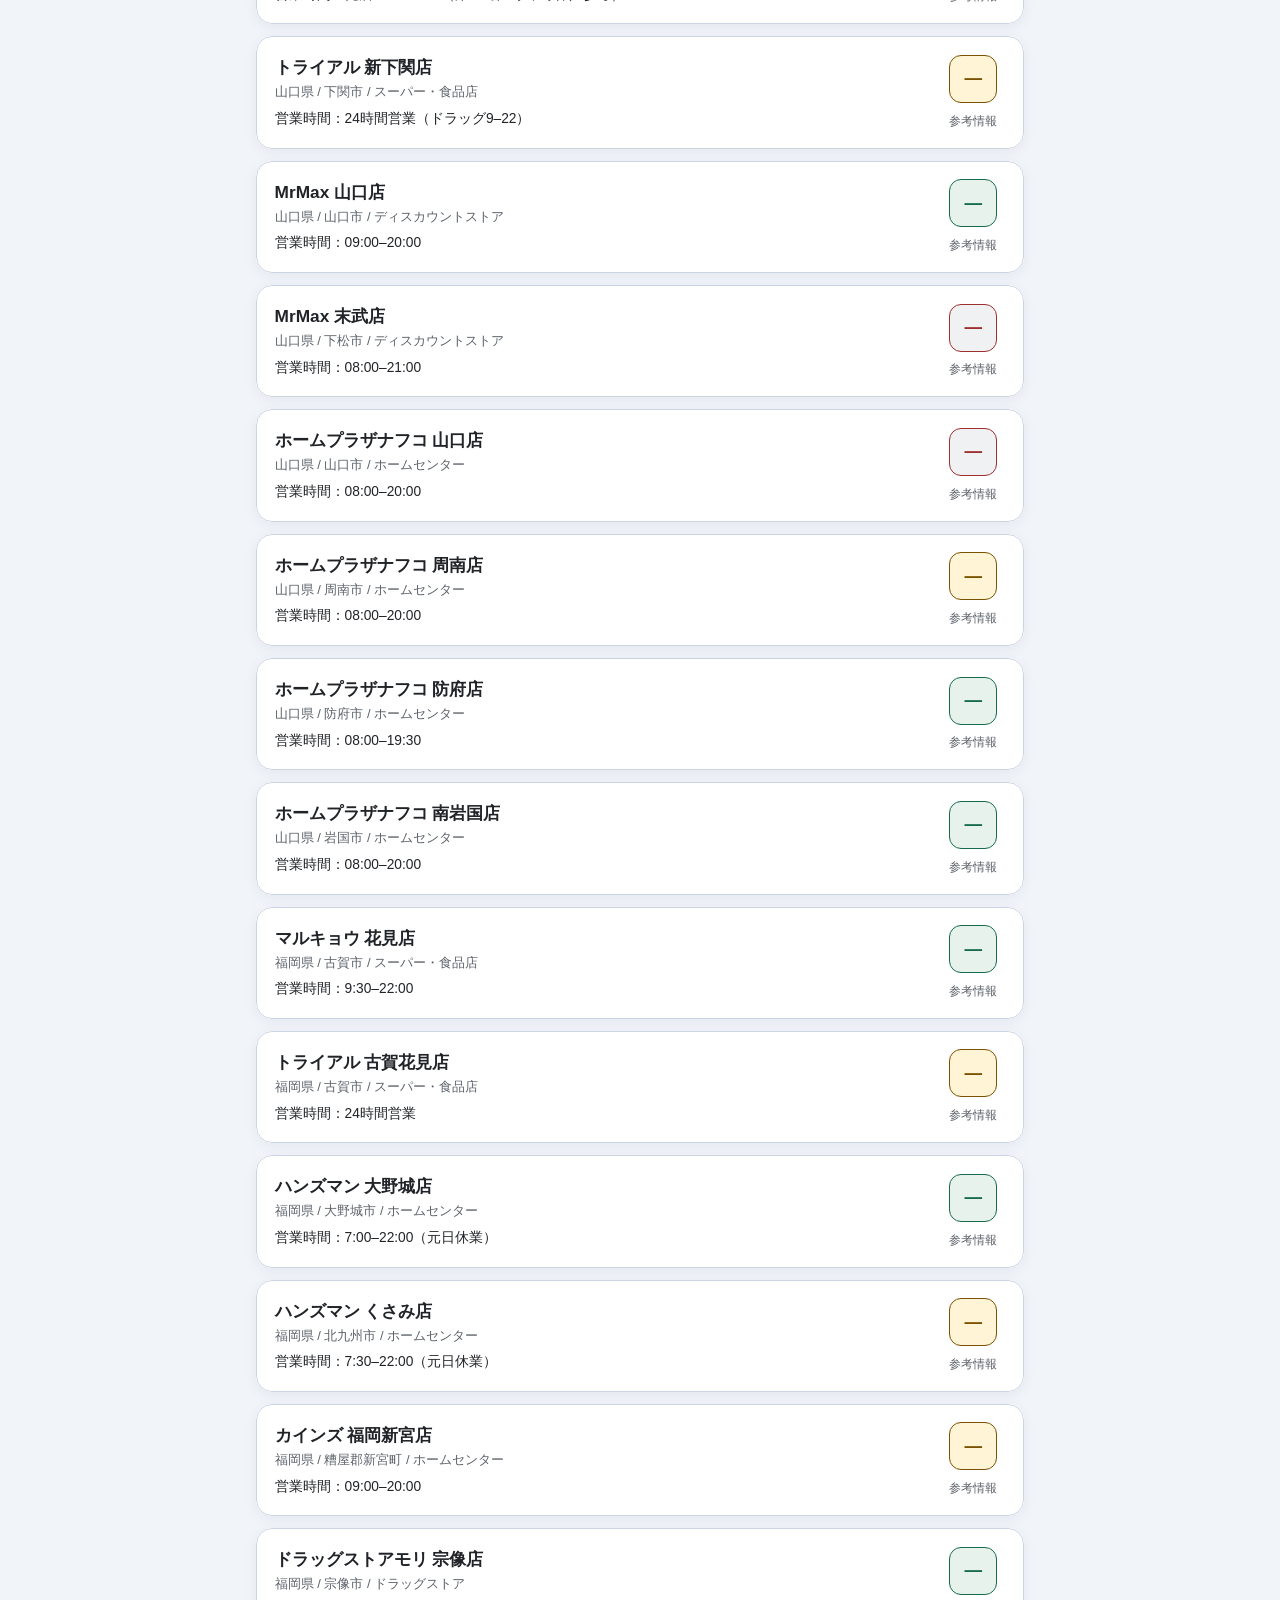
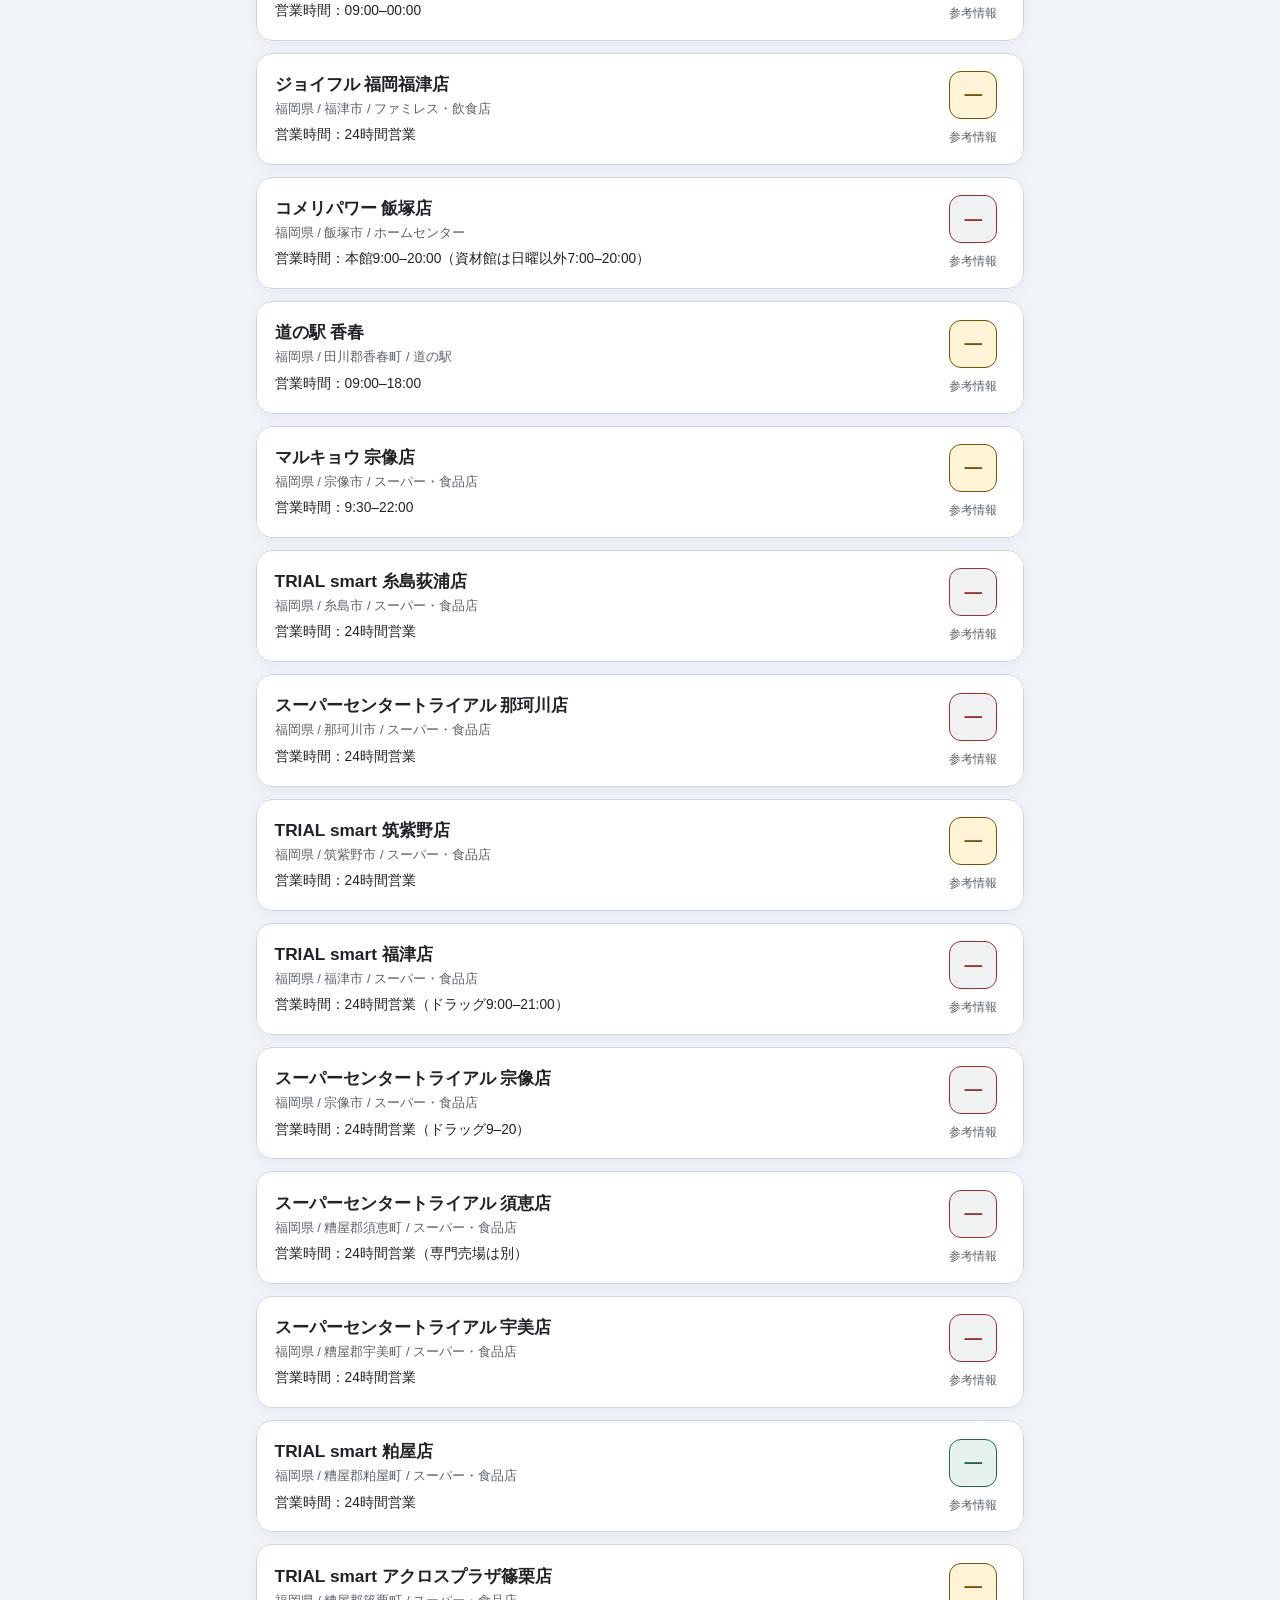
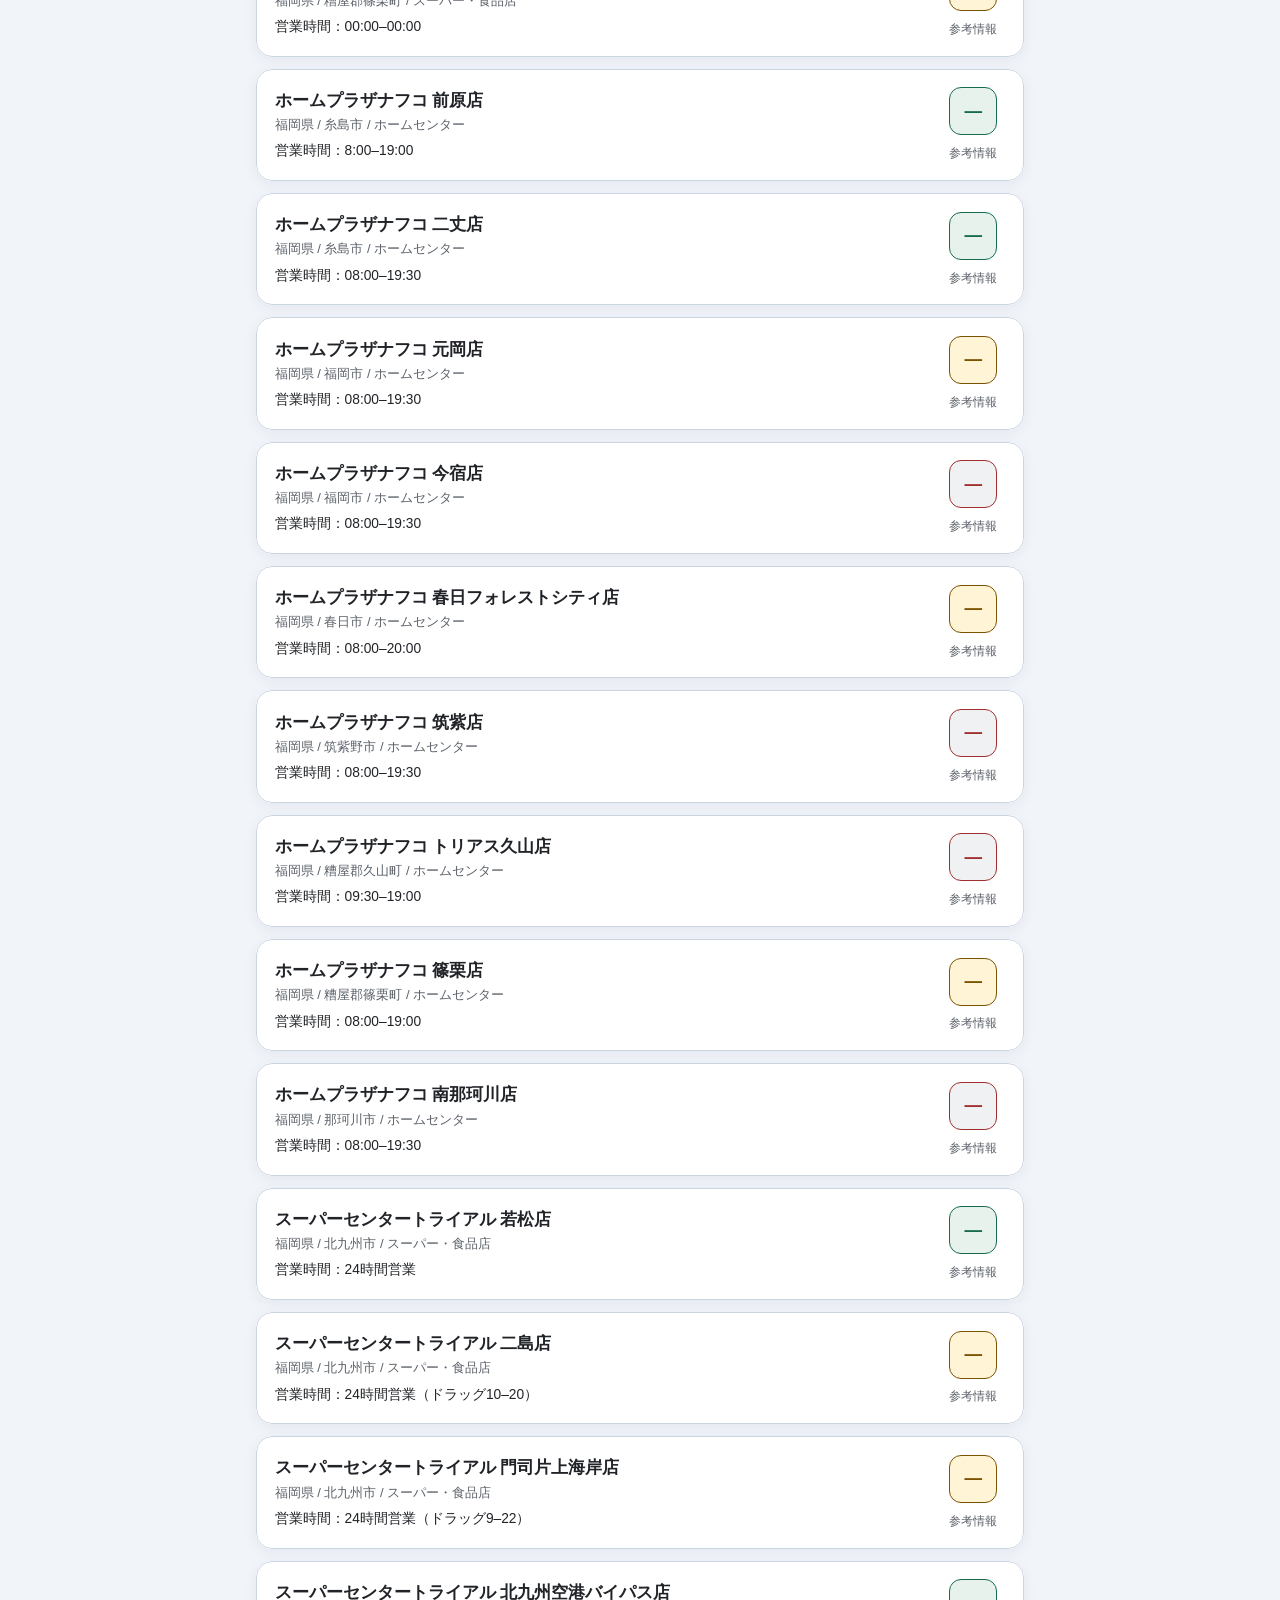
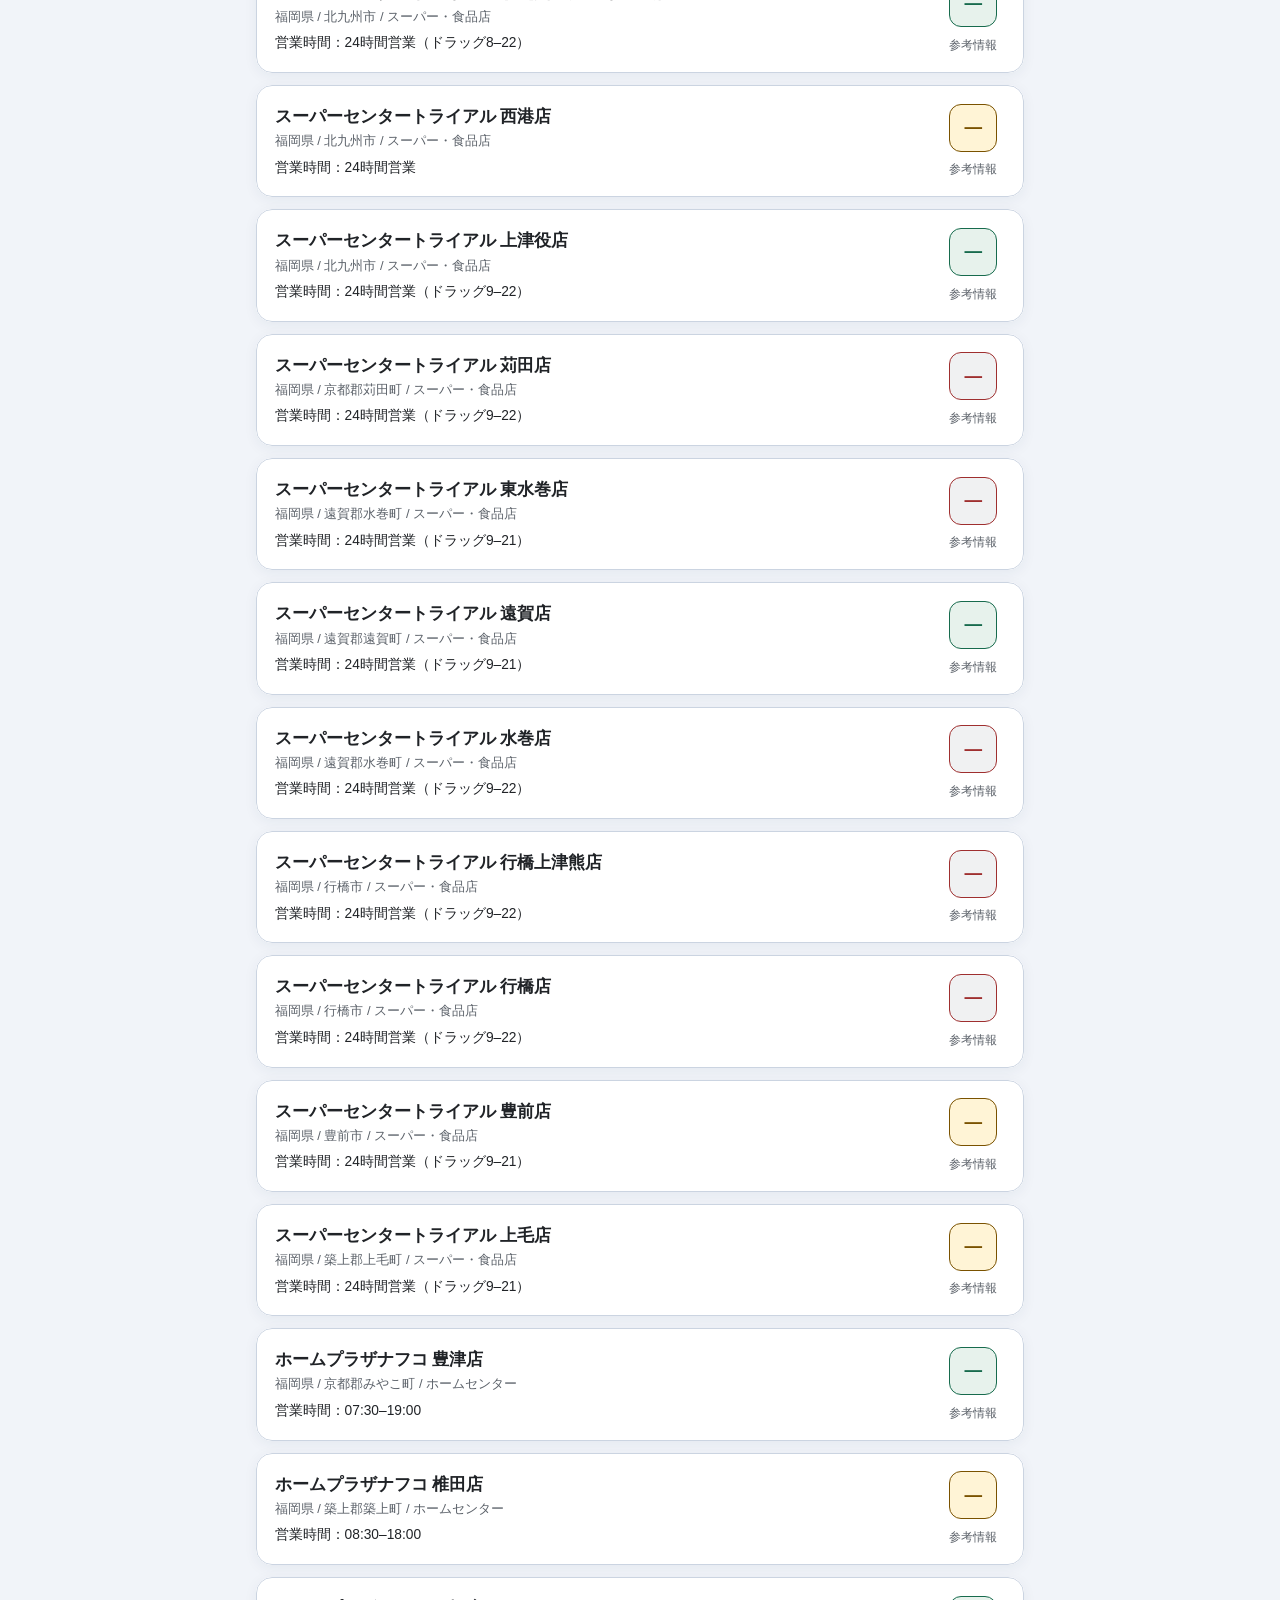
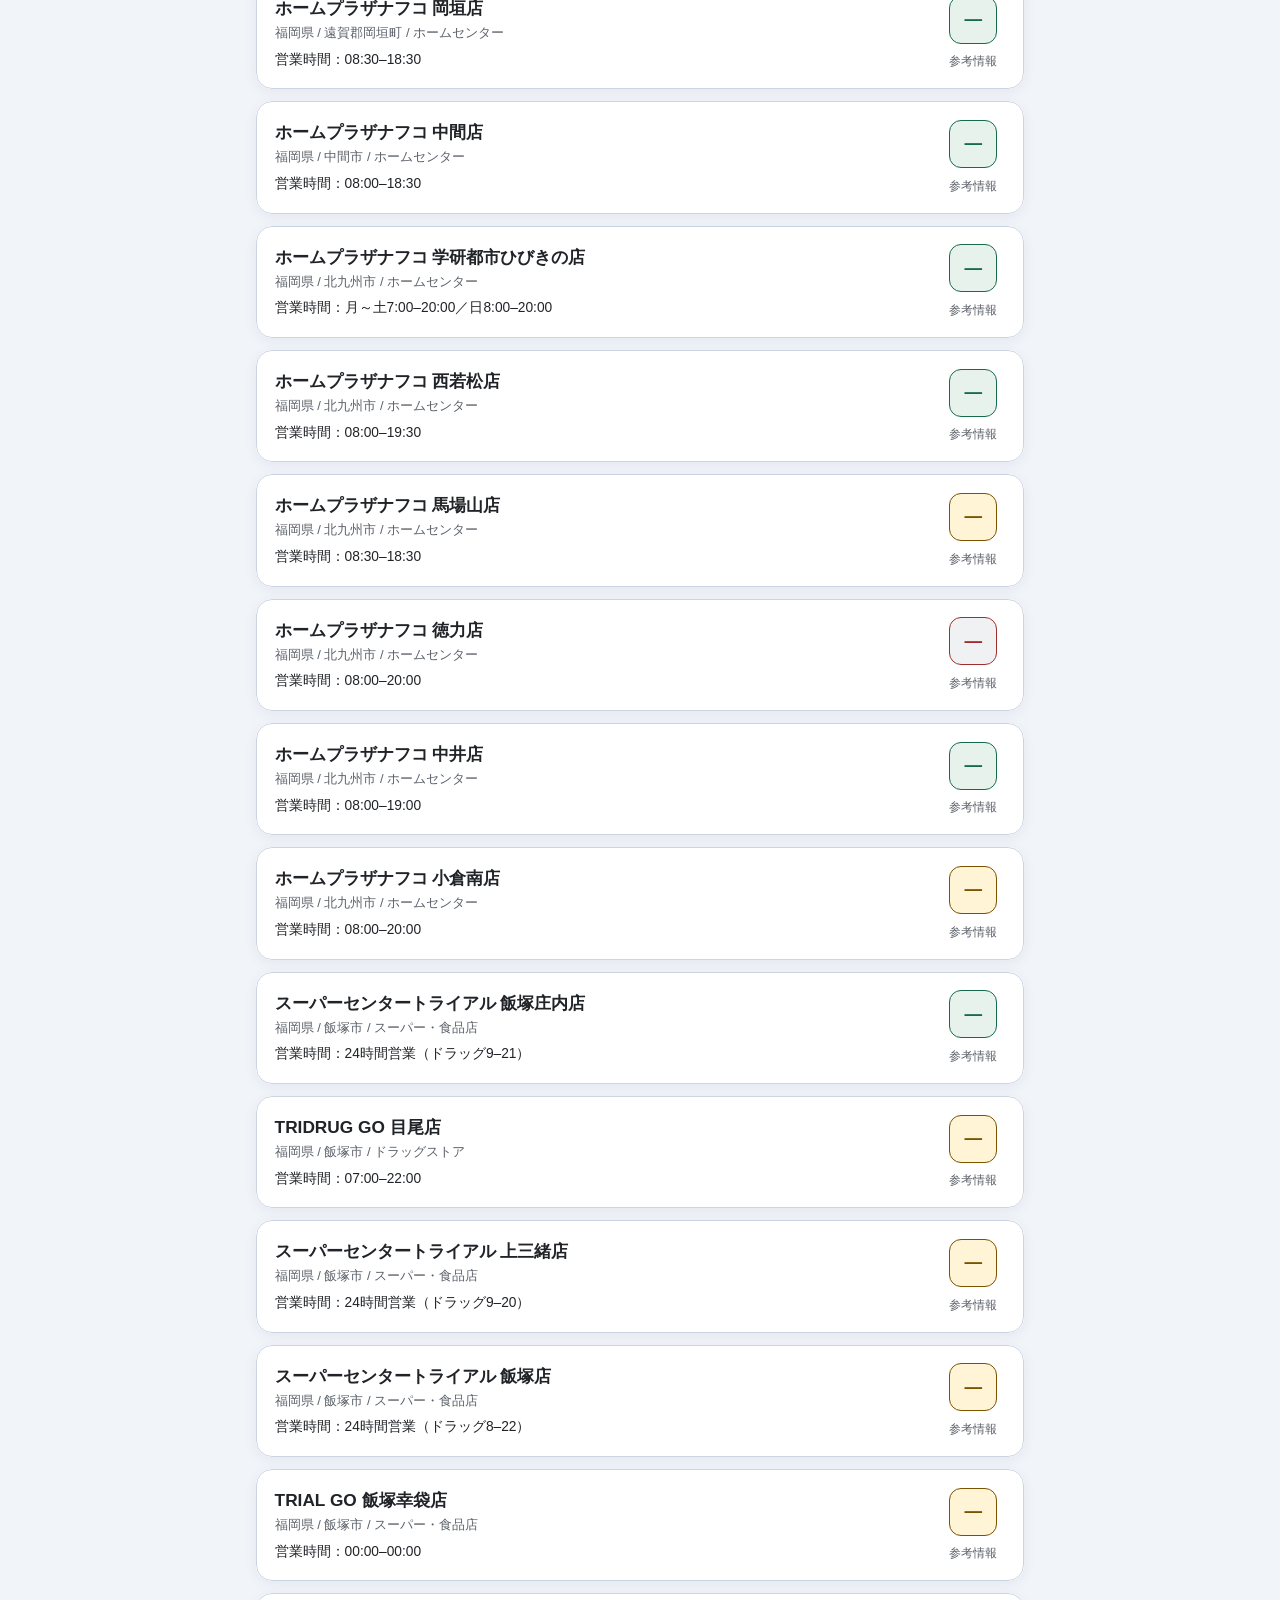
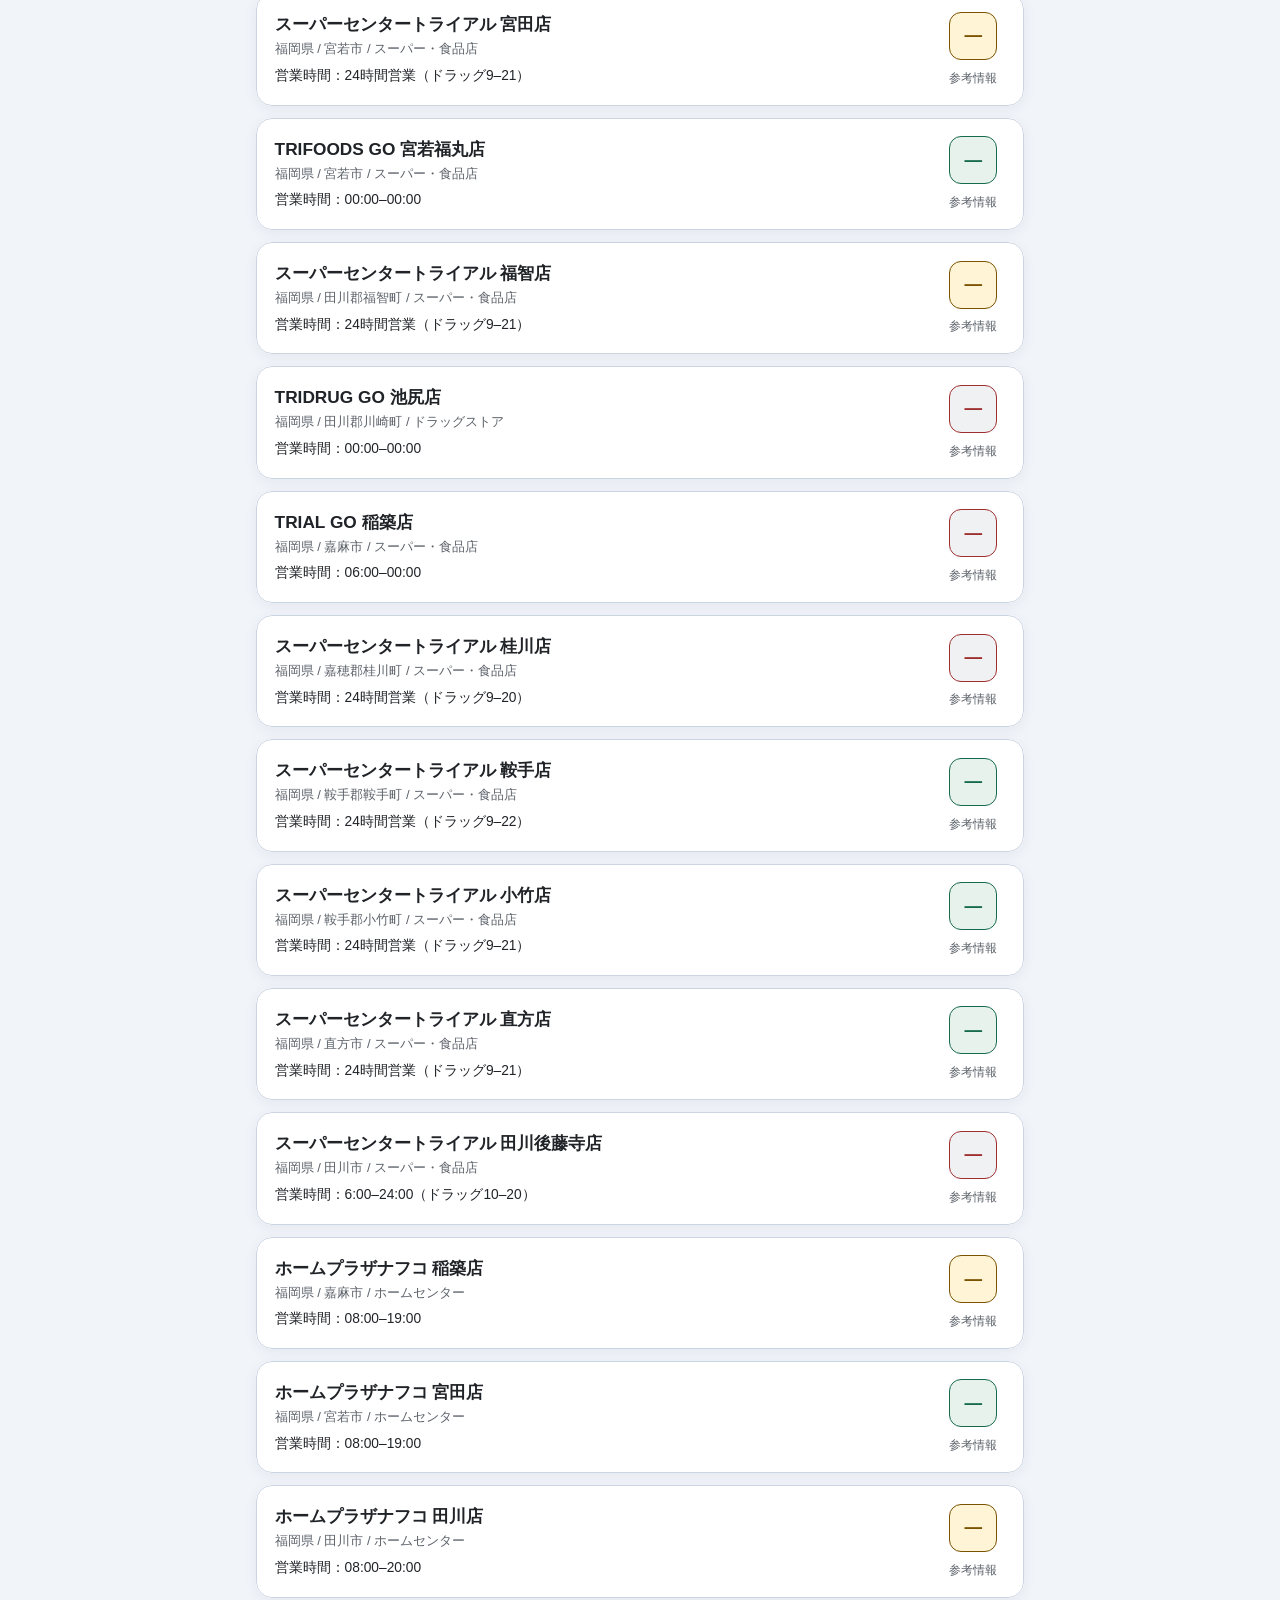
==== commit 9e716a71: "Load real-screen voice demo behavior and styles" ====
--- a/index.html
+++ b/index.html
@@ -34,6 +34,8 @@
   <script src="./voice-audio-cache.js?v=20261030-rpc-manifest-1" defer></script>
   <script src="./voice-test-scenarios.js?v=20261113-bilingual-coverage-1" defer></script>
   <script src="./app.js?v=20261118-voice-scene-demo-1" defer></script>
+  <script src="./voice-screen-demo.js?v=20261118-voice-scene-demo-1" defer></script>
+  <link rel="stylesheet" href="./voice-screen-demo.css?v=20261118-voice-scene-demo-1">
   <link rel="stylesheet" href="./traffic-safety.css?v=20261112-1">
   <script src="./traffic-safety.js?v=20261113-english-1" defer></script>
     <script src="./pwa.js?v=20261112-plain-language-1" defer></script>
--- a/voice-screen-demo.css
+++ b/voice-screen-demo.css
@@ -0,0 +1,57 @@
+/* 実画面で動作する音声デモの操作パネル。読み上げ全文は表示しない。 */
+.guidance-audio-message,
+.voice-test-transcript { display: none !important; }
+
+#voice-test-demo-controls[hidden] { display: none !important; }
+.voice-demo-panel {
+  position: fixed;
+  z-index: 100;
+  left: max(12px, env(safe-area-inset-left));
+  right: max(12px, env(safe-area-inset-right));
+  bottom: max(12px, env(safe-area-inset-bottom));
+  max-width: 760px;
+  margin: 0 auto;
+  padding: .85rem 1rem;
+  max-height: min(45vh, 360px);
+  overflow: auto;
+  border: 1px solid var(--color-border, #a4afbb);
+  border-radius: 1rem;
+  background: var(--color-surface, #fff);
+  color: var(--color-text, #17212e);
+  box-shadow: 0 14px 38px rgba(0,0,0,.26);
+}
+.voice-demo-heading { display: flex; gap: .65rem; align-items: center; justify-content: space-between; }
+.voice-demo-badge { font-size: .78rem; font-weight: 700; line-height: 1.35; }
+.voice-demo-heading button { min-height: 36px; white-space: nowrap; }
+.voice-demo-progress, .voice-demo-group { margin: .2rem 0; font-size: .8rem; color: var(--color-muted, #576475); }
+.voice-demo-title { display: block; line-height: 1.4; font-size: 1rem; }
+.voice-demo-panel #voice-test-status { margin: .25rem 0 .4rem; font-size: .8rem; line-height: 1.4; }
+.voice-demo-panel #voice-test-complete-count { margin: .2rem 0; font-weight: 700; }
+.voice-demo-panel .voice-test-actions {
+  display: grid;
+  grid-template-columns: repeat(4, minmax(0, 1fr));
+  gap: .4rem;
+  margin: .5rem 0 0;
+}
+.voice-demo-panel .voice-test-actions button {
+  min-height: 40px;
+  padding: .4rem .3rem;
+  font-size: .8rem;
+  white-space: normal;
+}
+.voice-demo-panel button[hidden] { display:none !important; }
+body.voice-demo-active .main-content { padding-bottom: 280px; }
+body.voice-demo-active [data-screen] .back-button,
+body.voice-demo-active #waiting-screen .guidance-audio-card,
+body.voice-demo-active #result-screen .guidance-audio-card,
+body.voice-demo-active #result-screen .result-actions,
+body.voice-demo-active #result-screen #no-space-content .button-group,
+body.voice-demo-active #parked-screen .button-group,
+body.voice-demo-active #condition-screen .condition-actions,
+body.voice-demo-active #voice-test-launch { display: none !important; }
+@media (max-width: 600px) {
+  .voice-demo-panel { padding: .7rem .8rem; max-height: 43vh; }
+  .voice-demo-panel .voice-test-actions { grid-template-columns: repeat(2, minmax(0,1fr)); }
+  .voice-demo-panel .voice-test-actions button { min-height: 42px; }
+  body.voice-demo-active .main-content { padding-bottom: 300px; }
+}
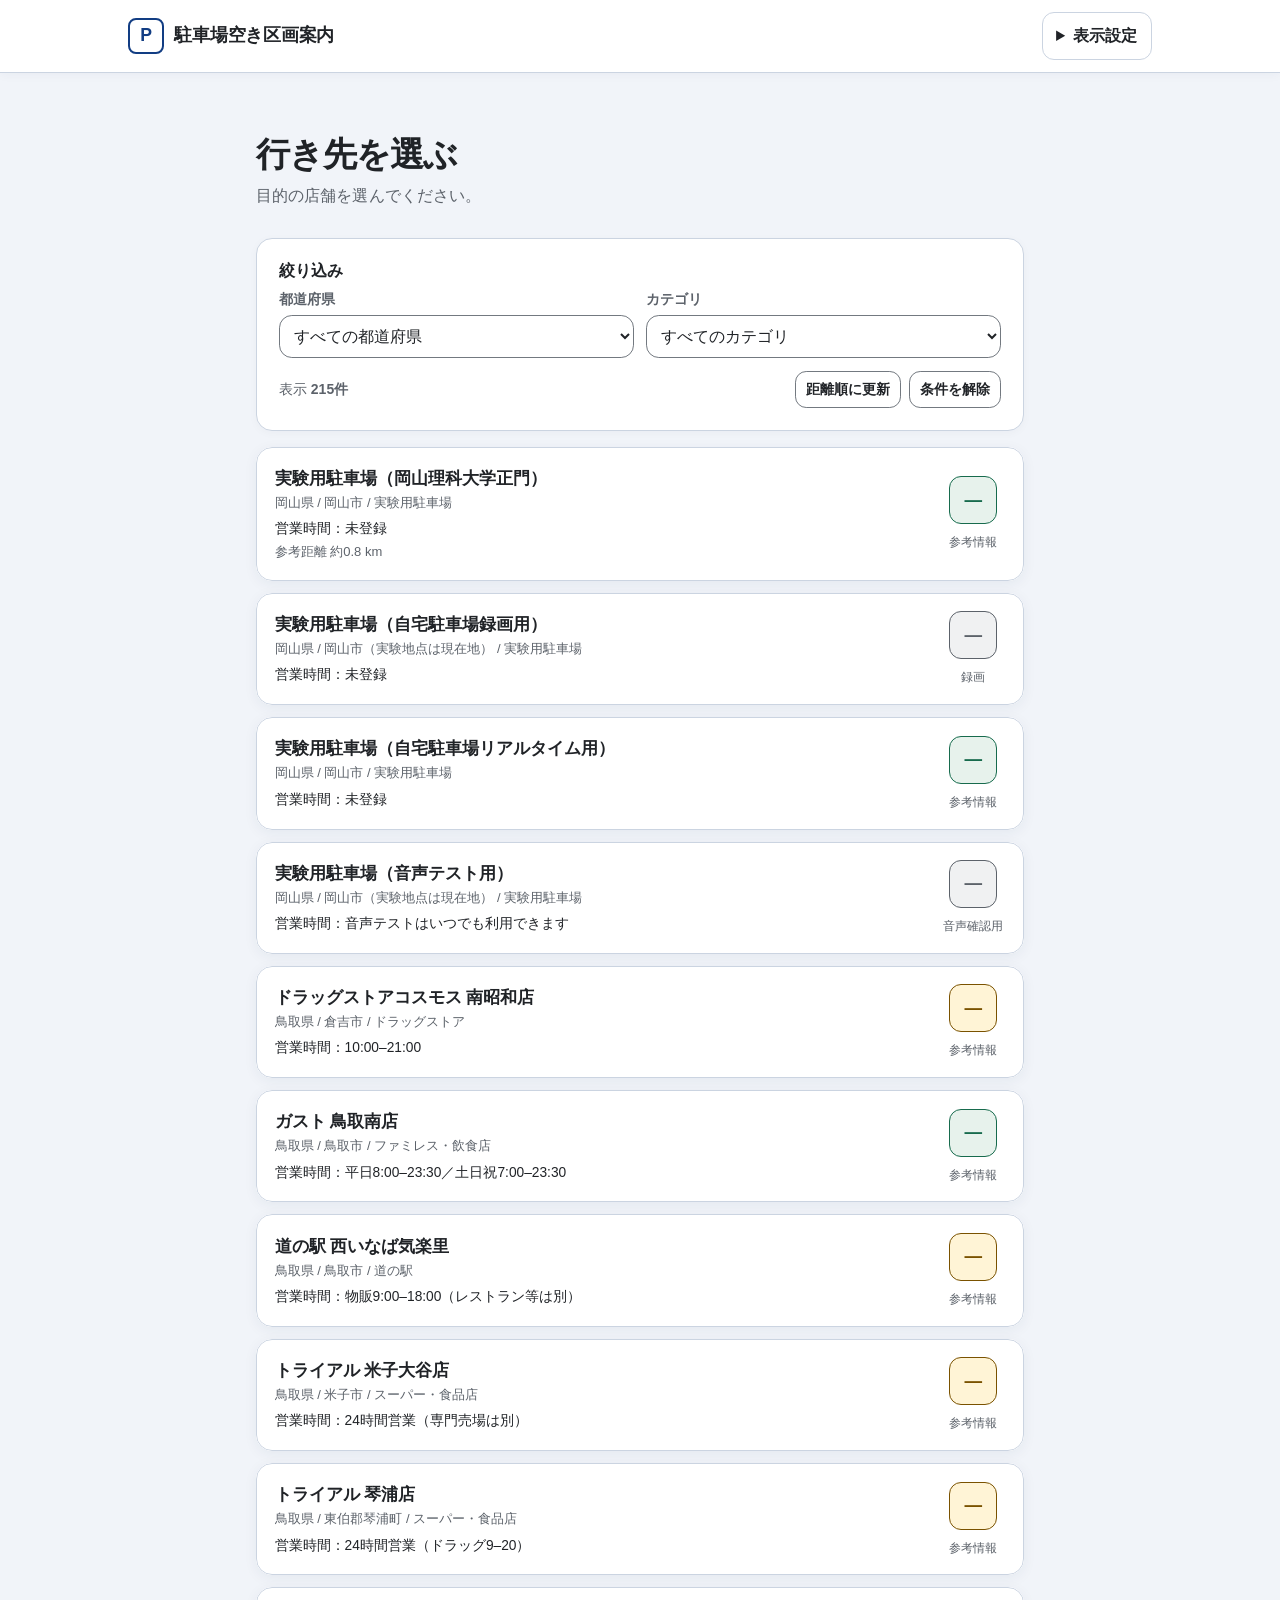
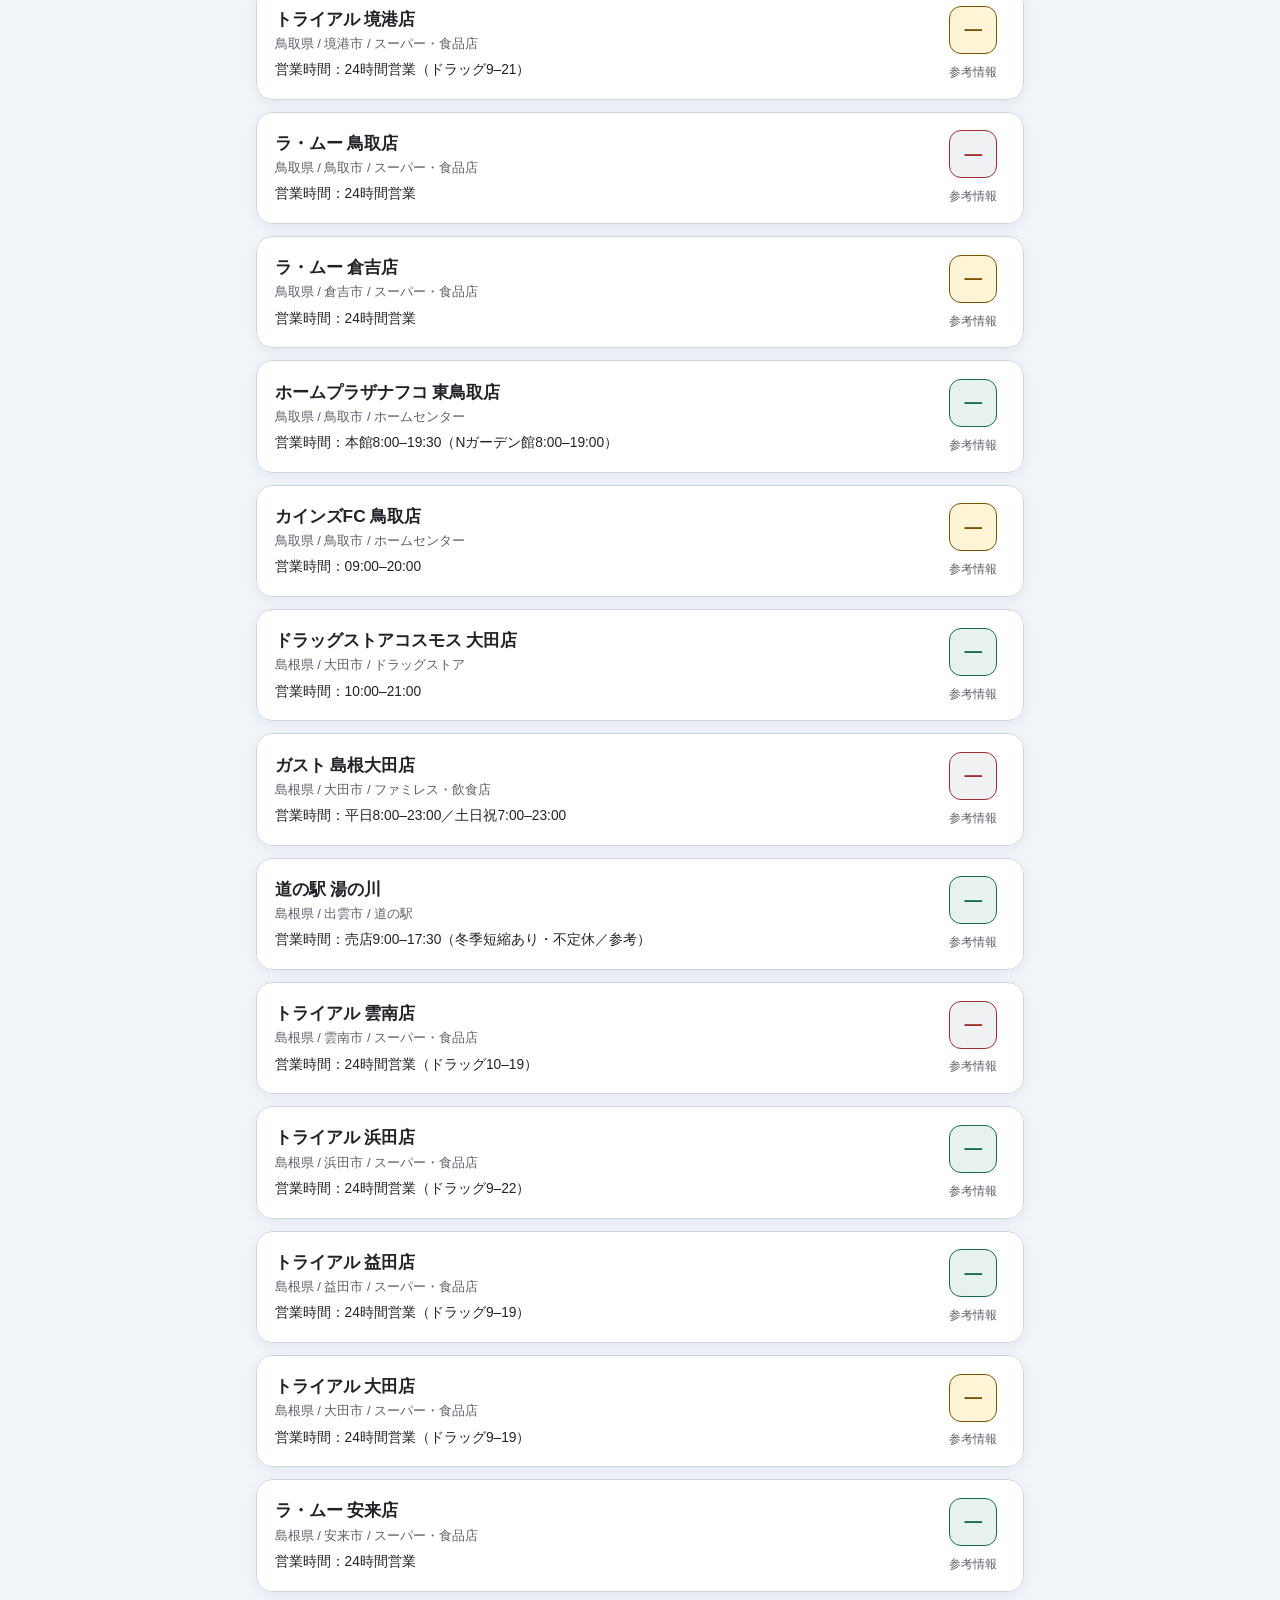
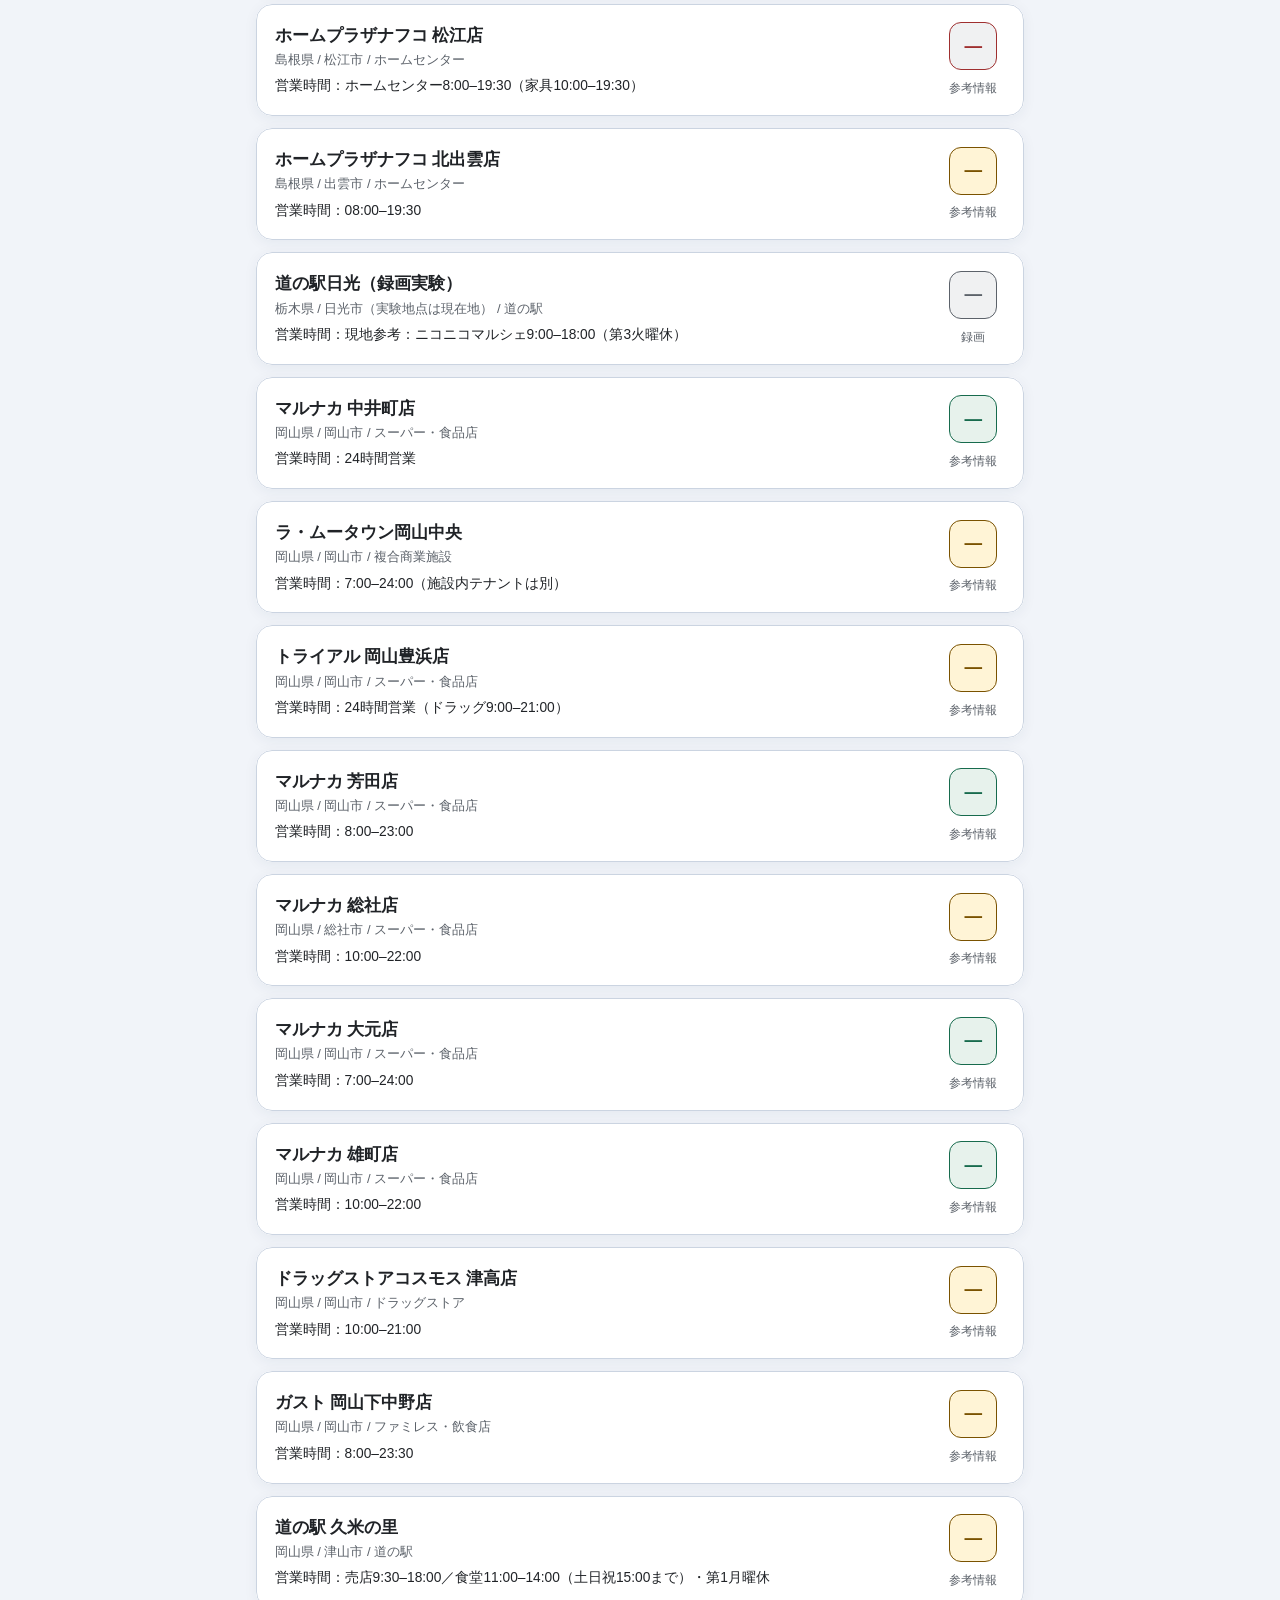
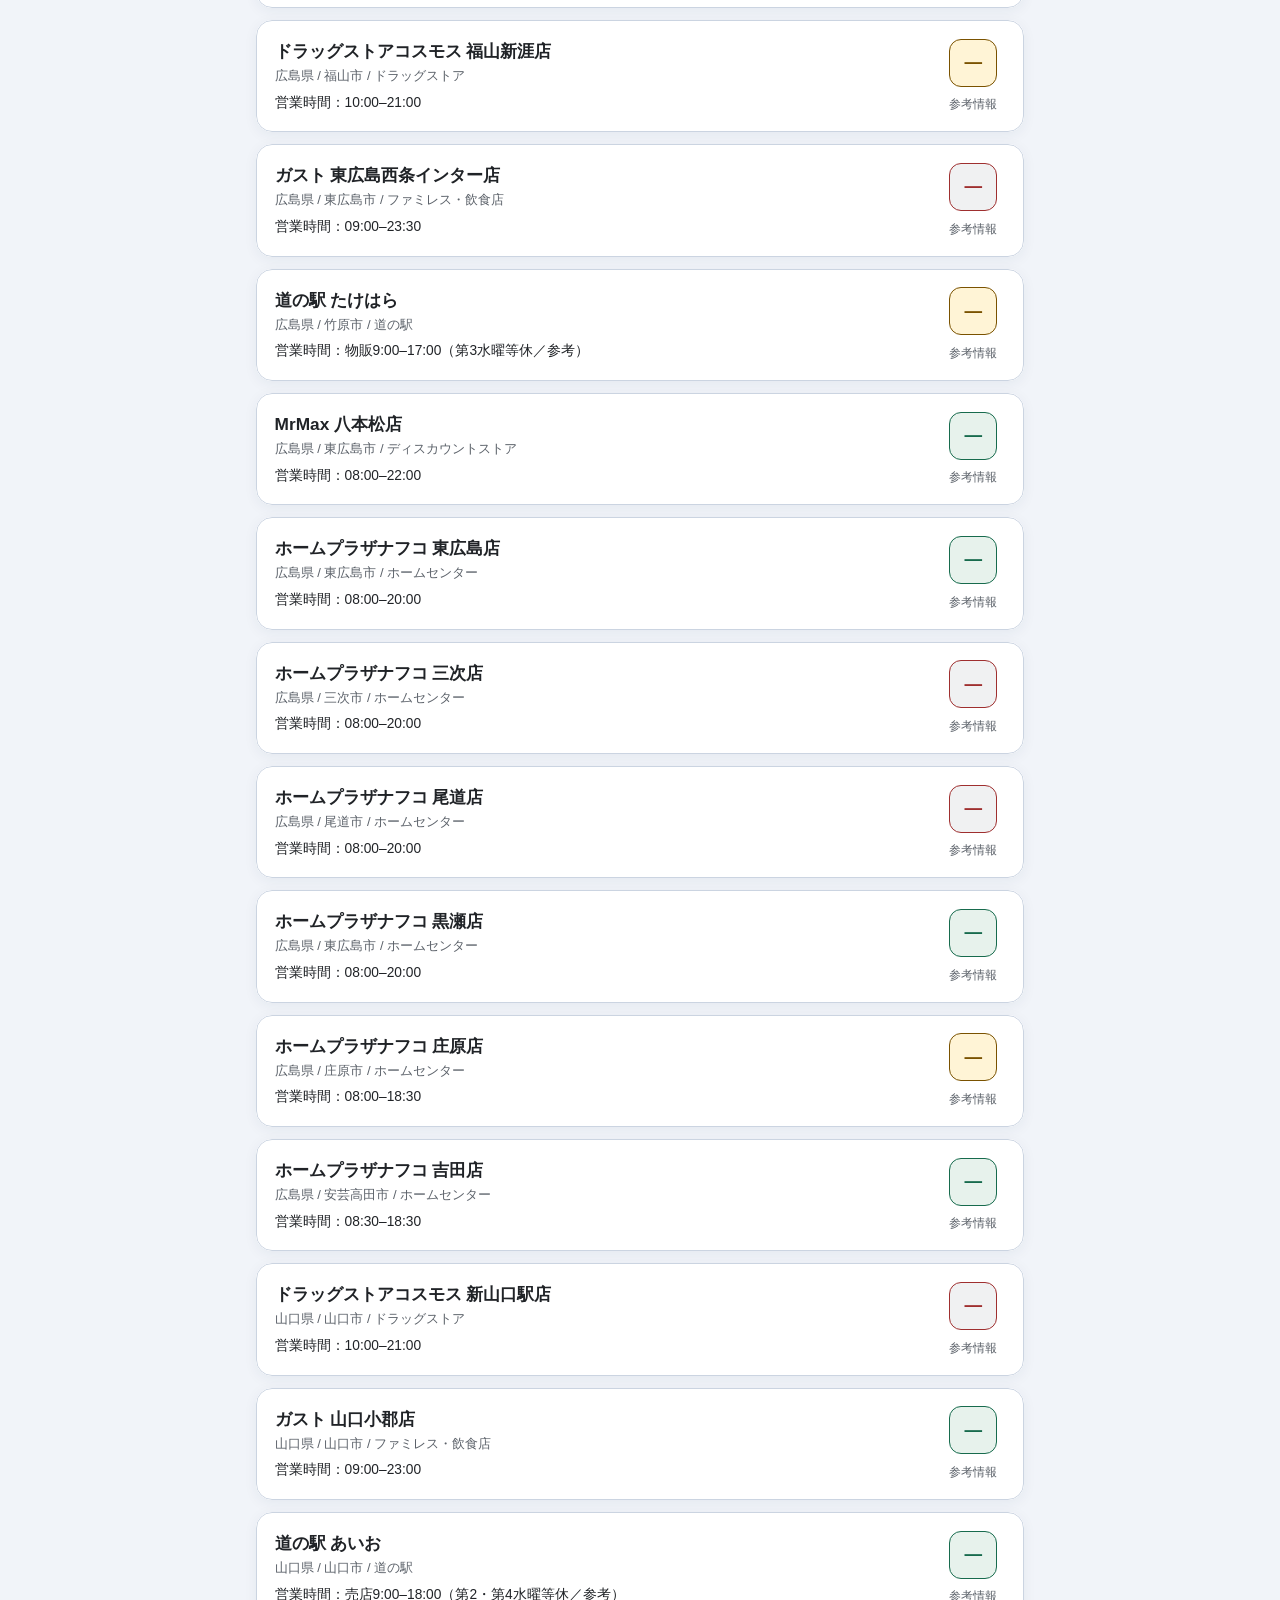
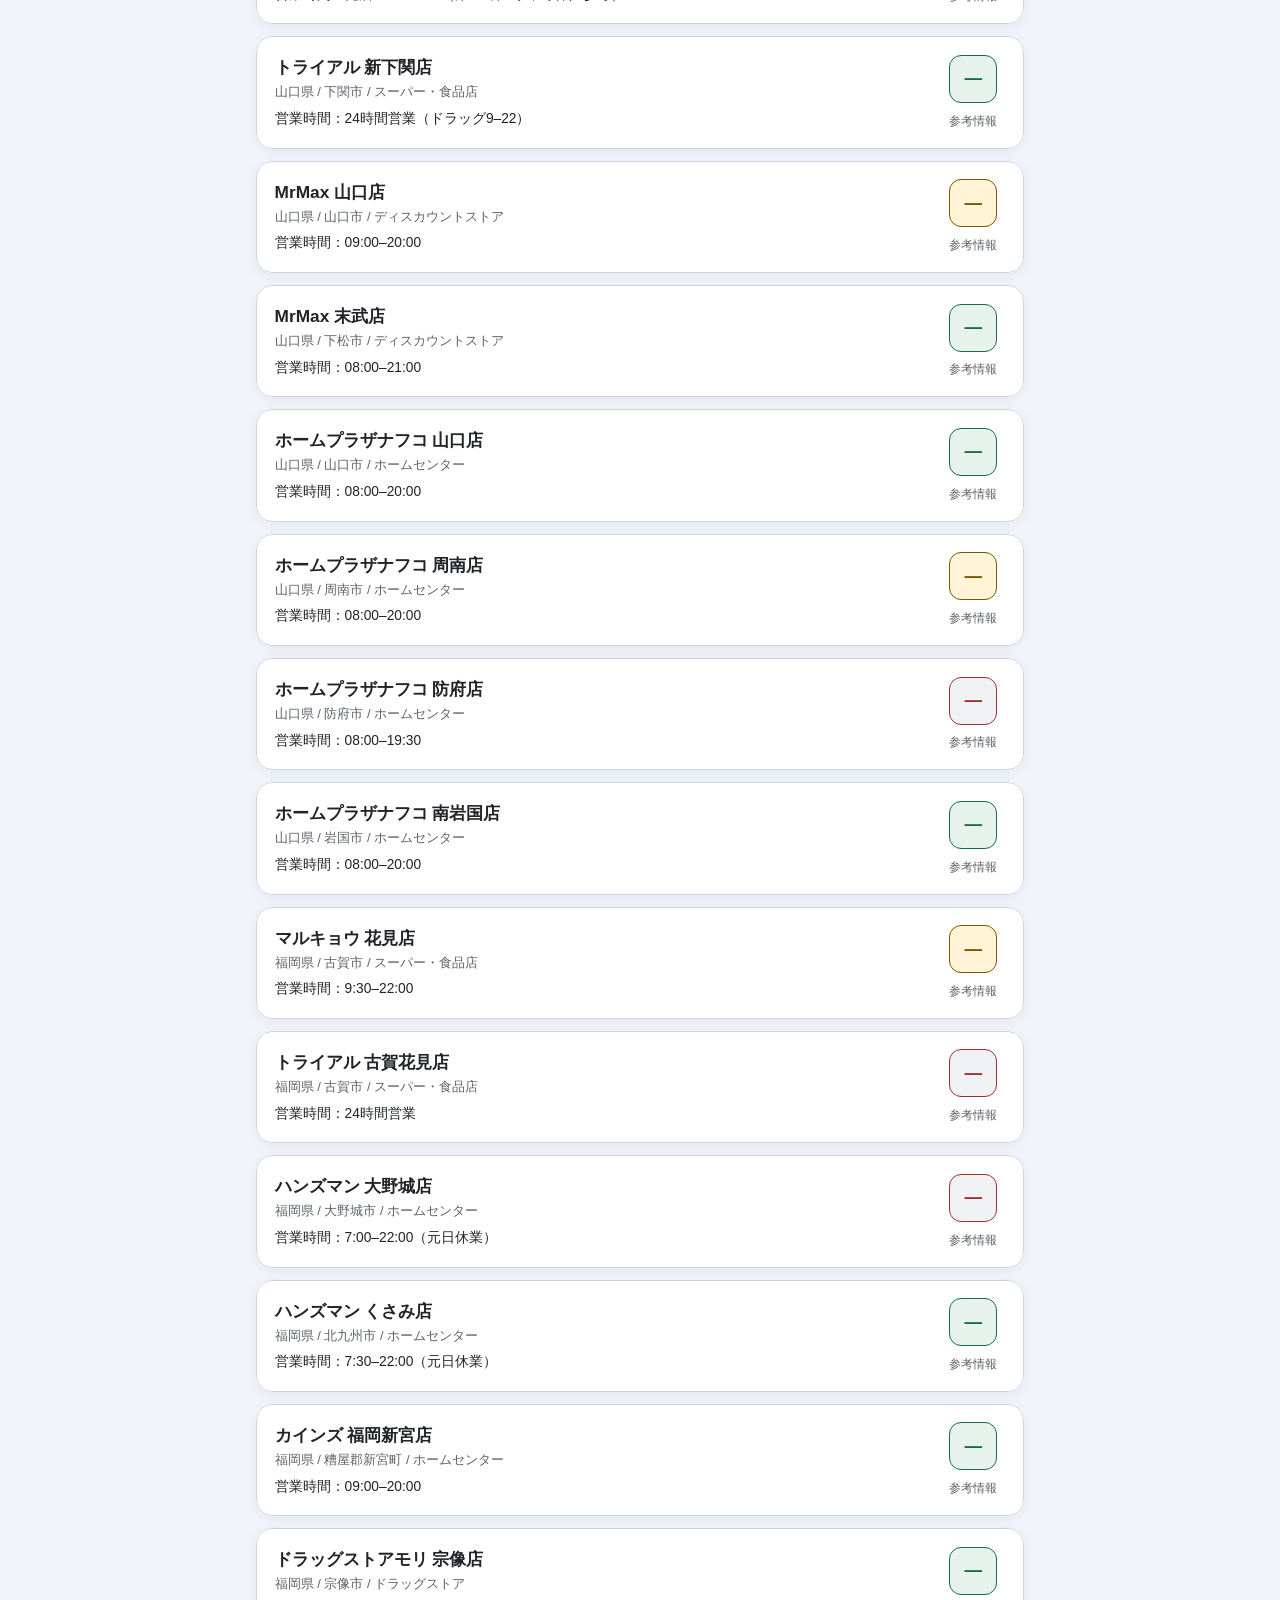
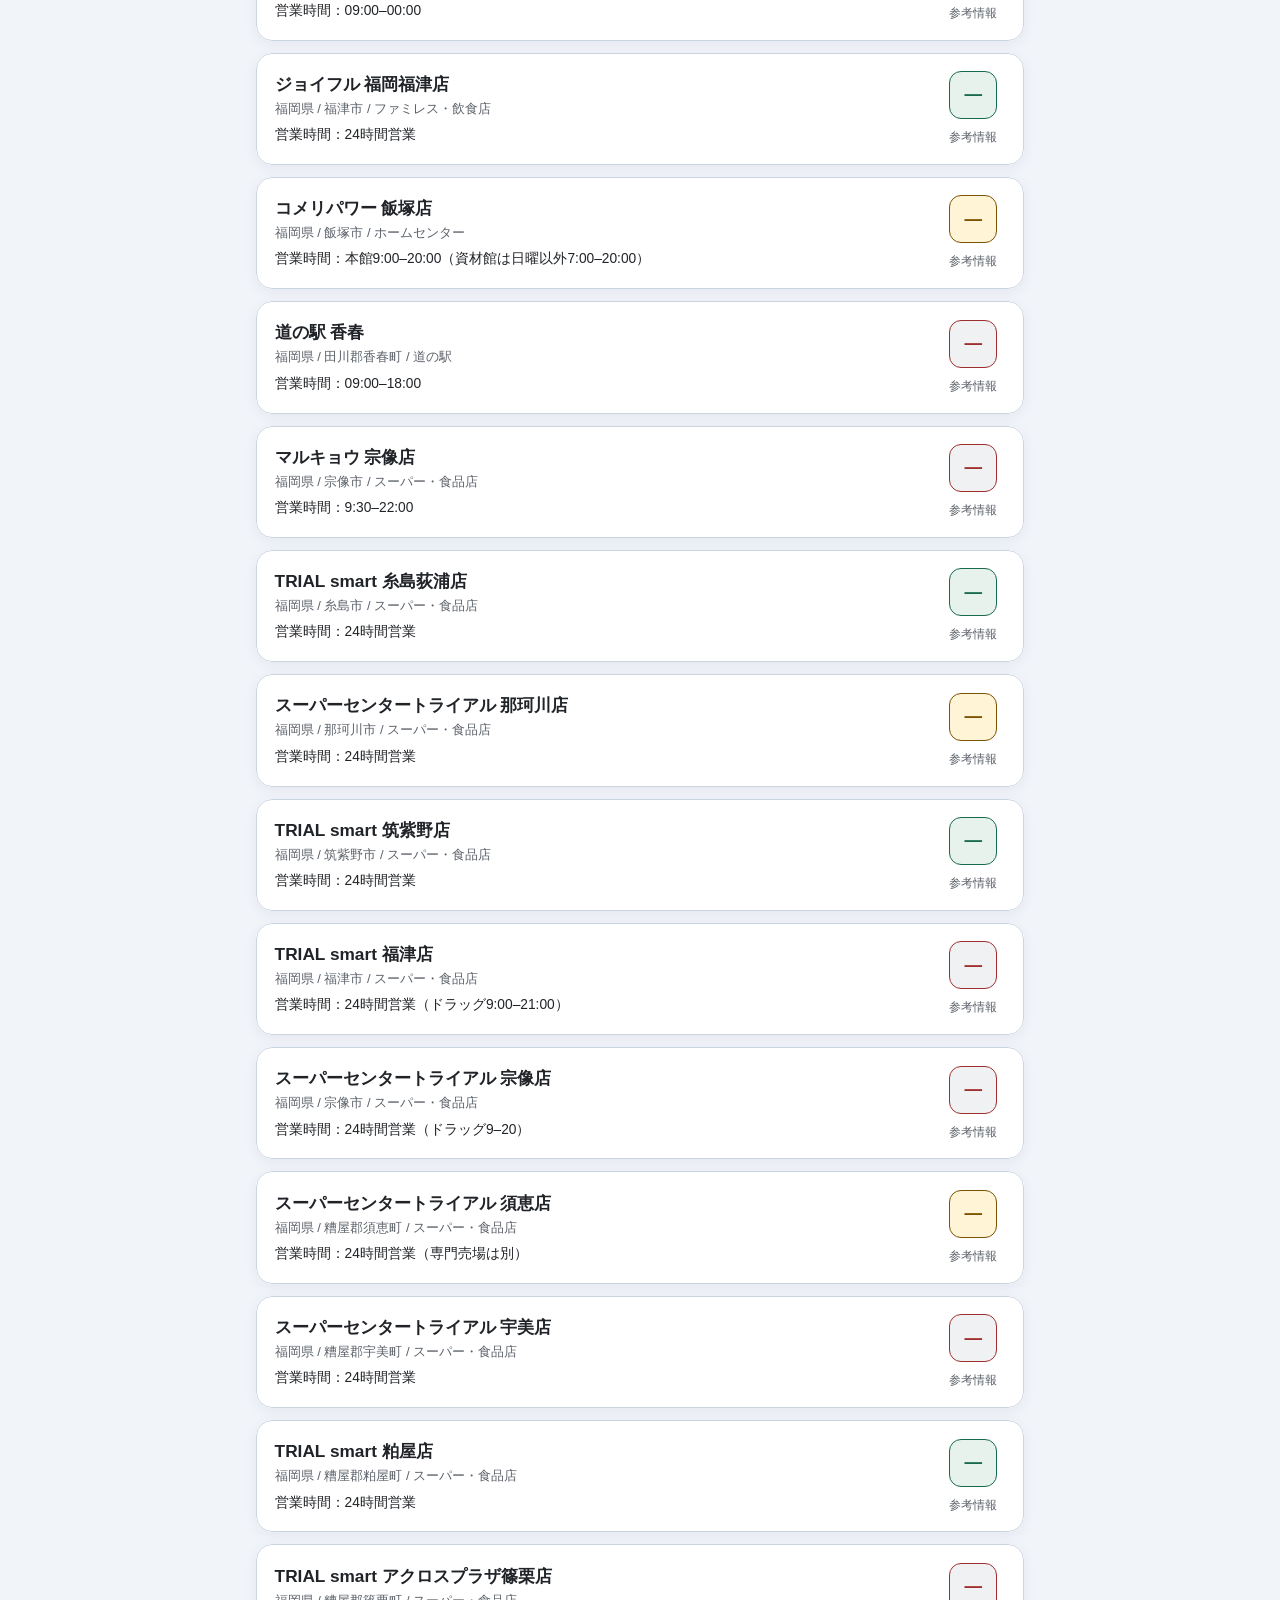
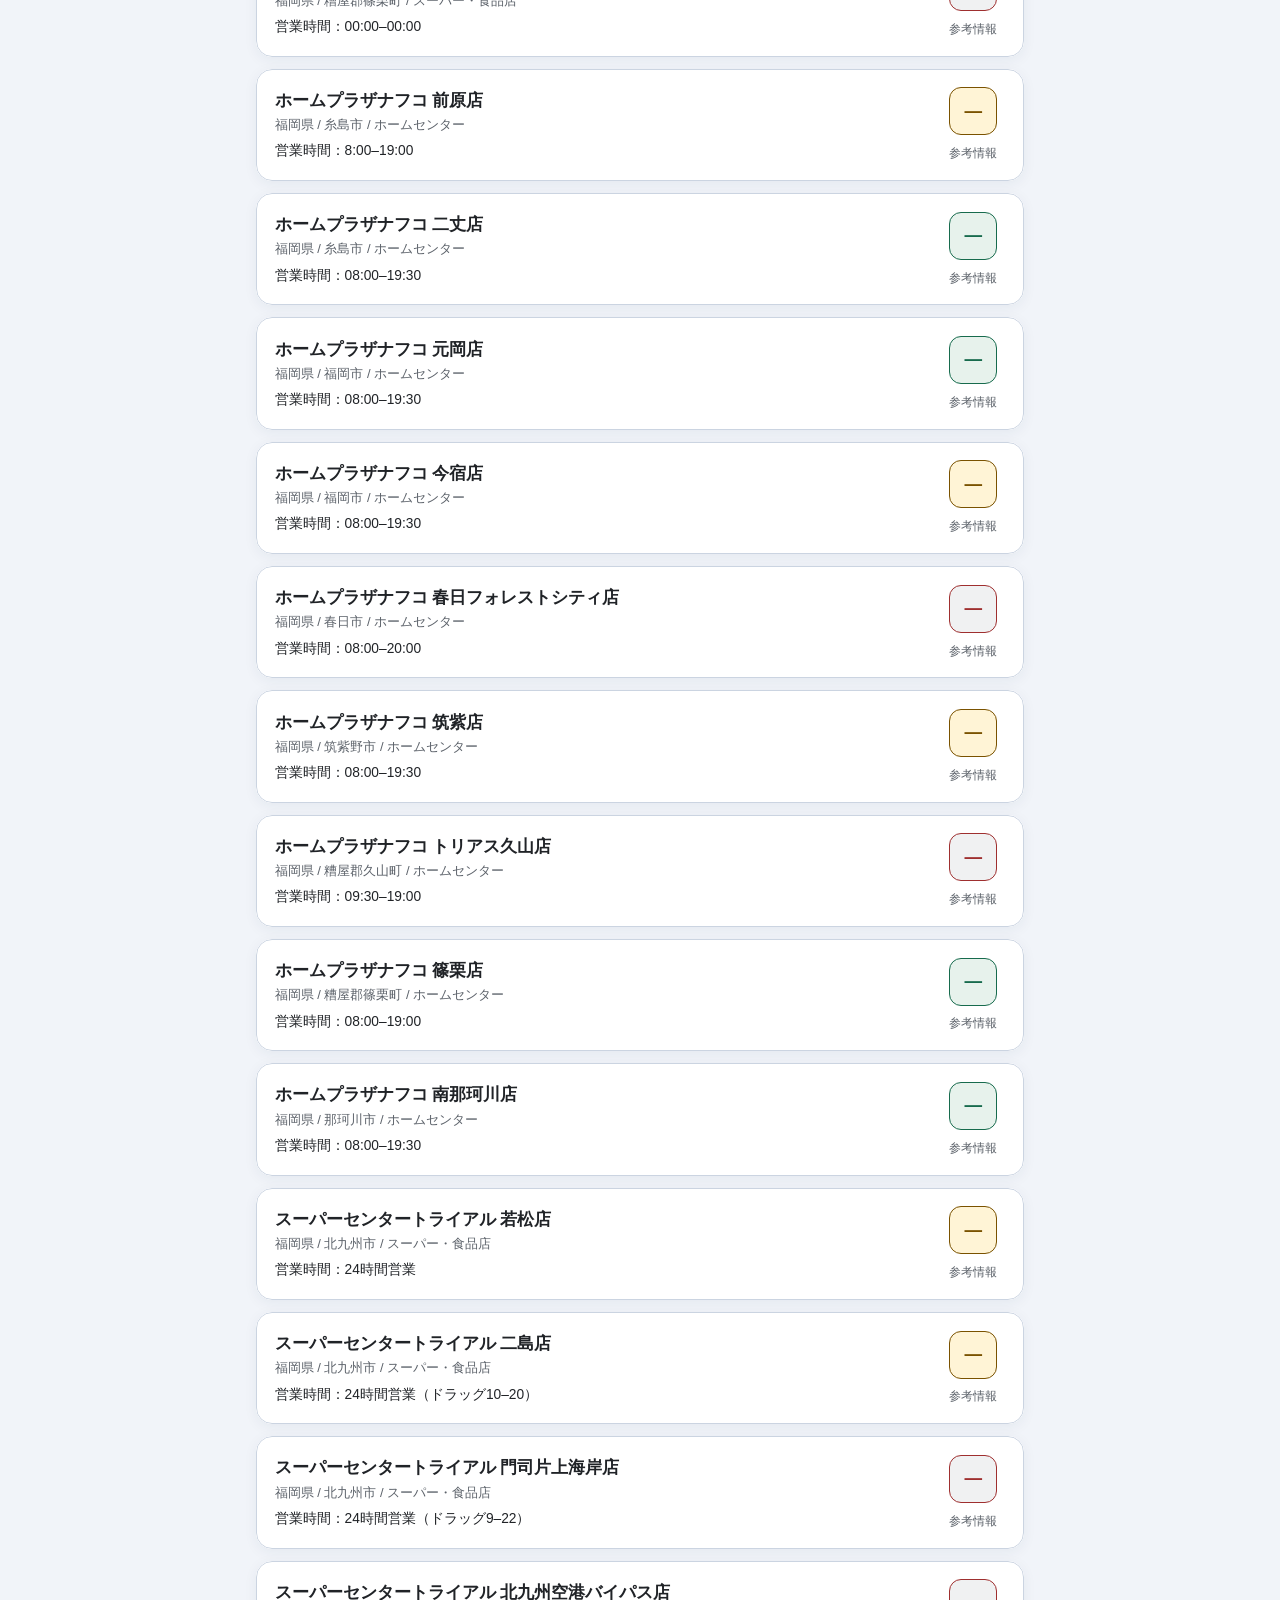
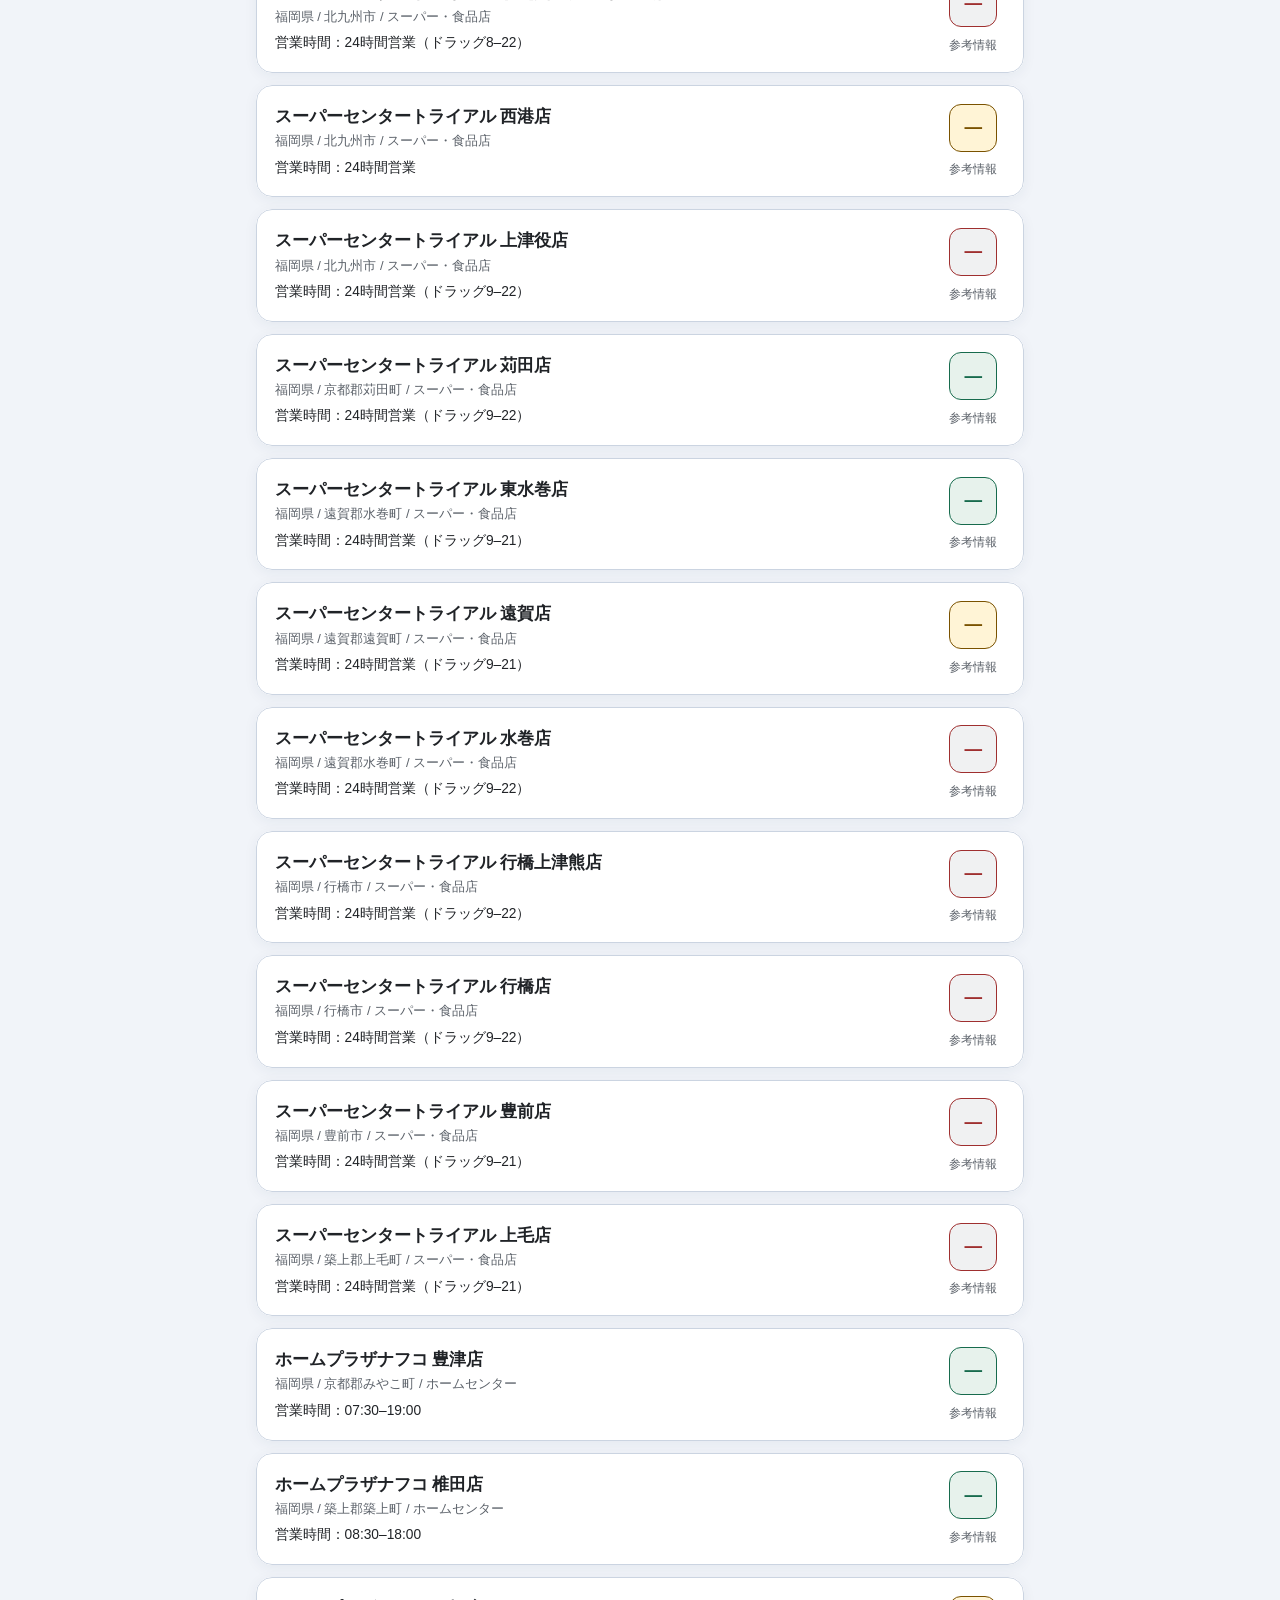
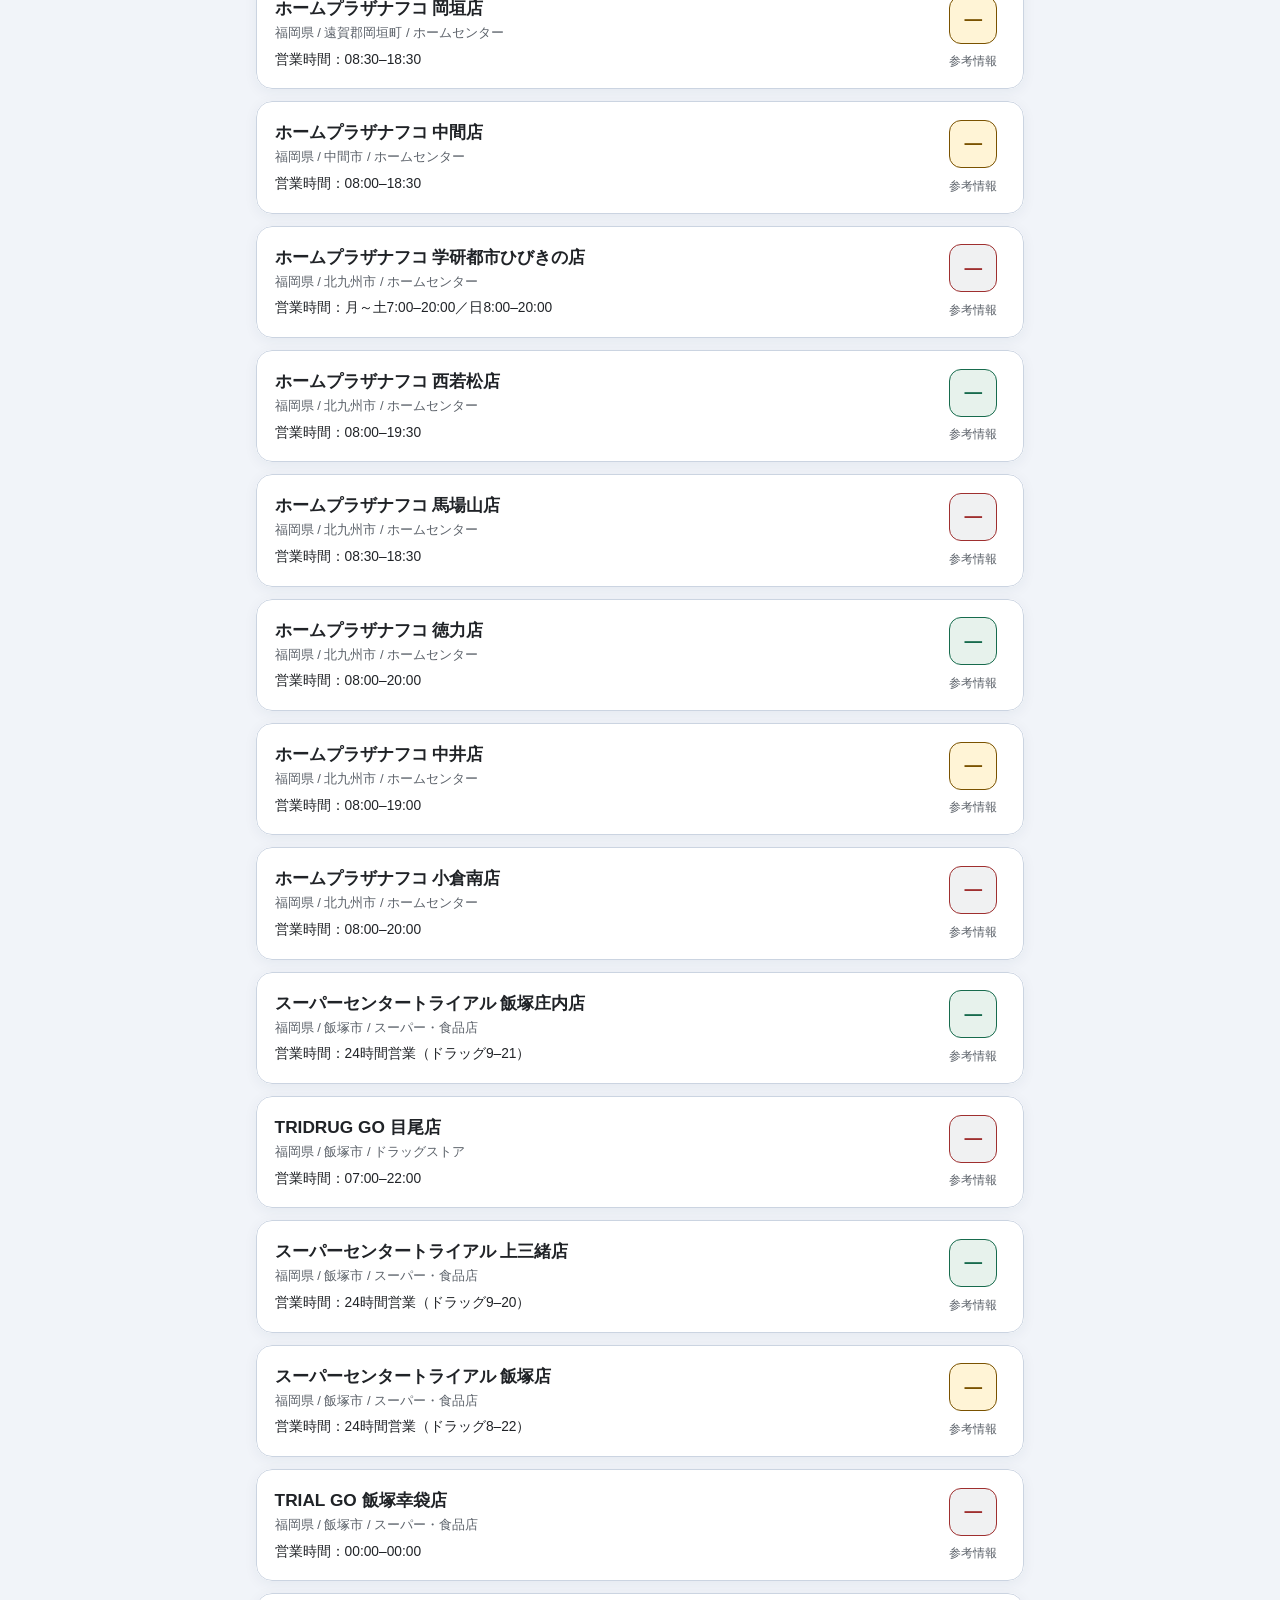
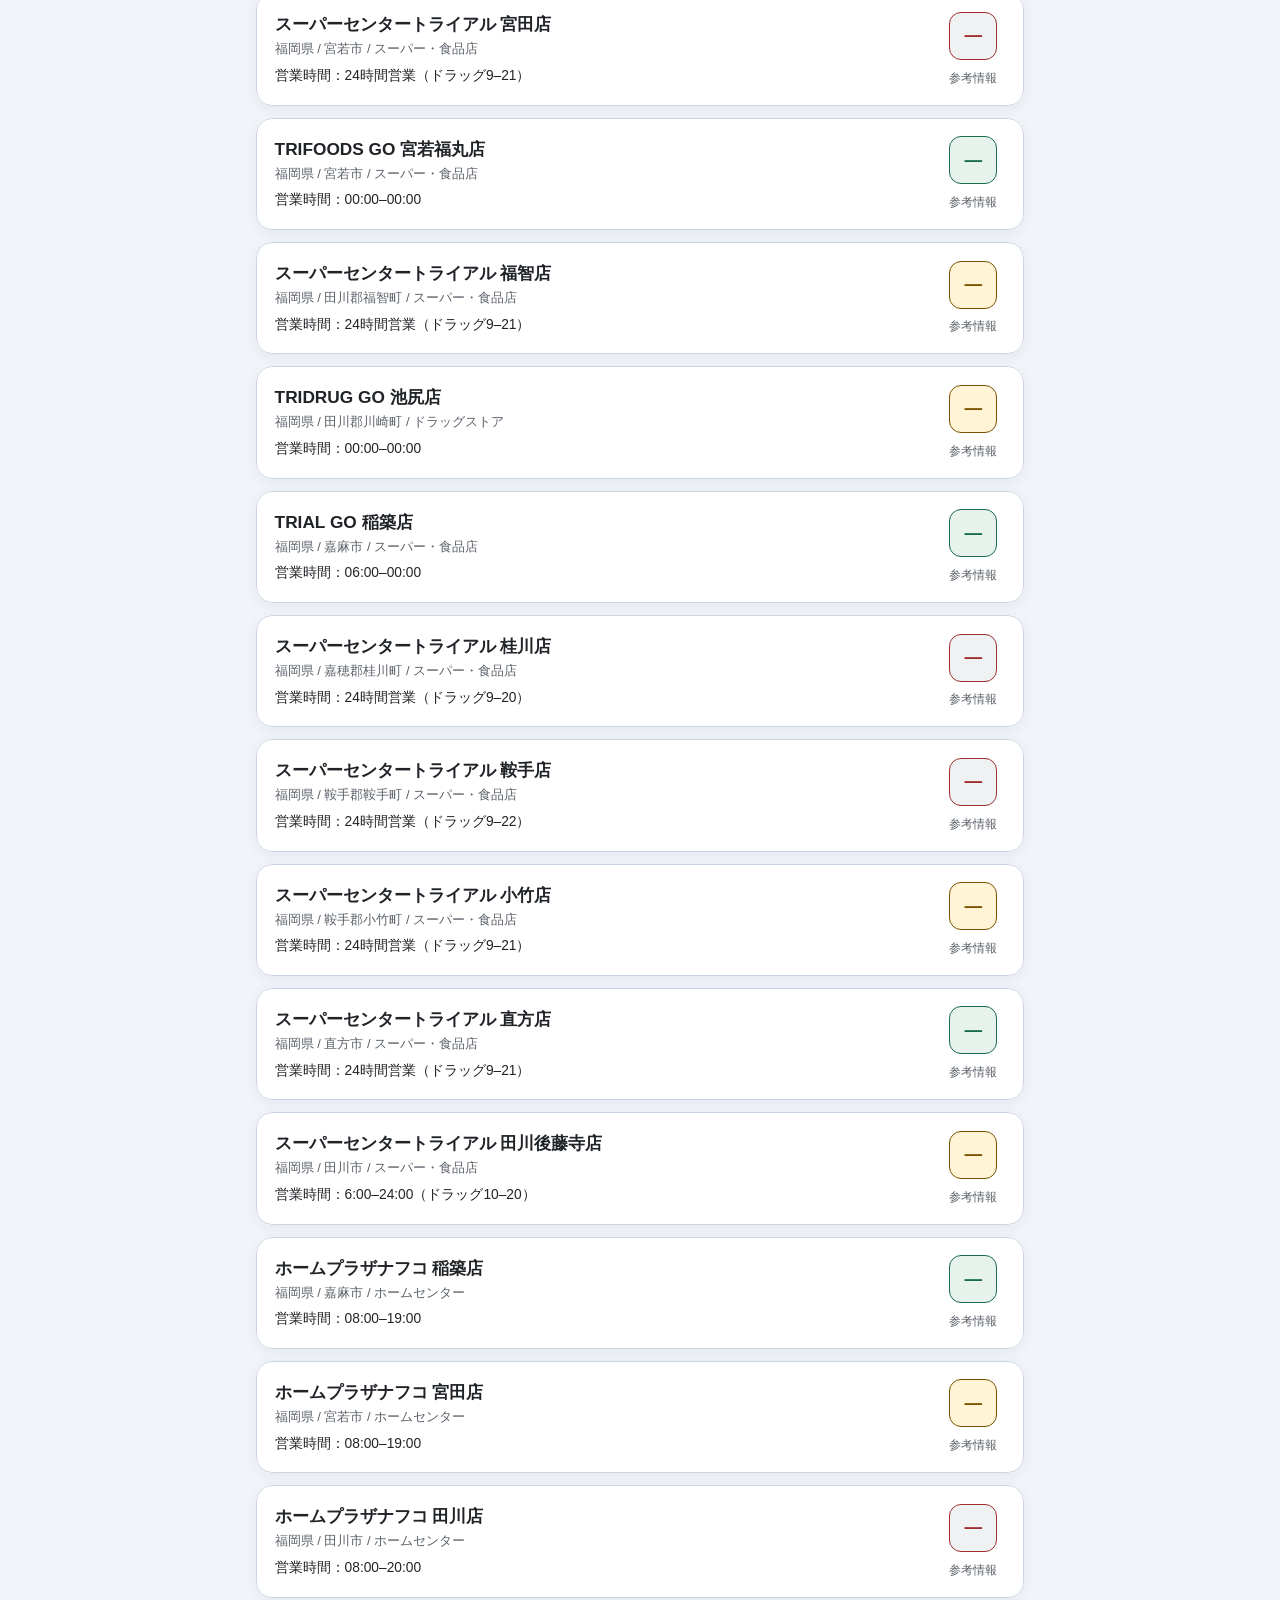
==== commit e8bee6b7: "ui(user): move update and reload button to header next to display settings" ====
--- a/index.html
+++ b/index.html
@@ -40,7 +40,7 @@
   <script src="./traffic-safety.js?v=20261113-english-1" defer></script>
     <script src="./pwa.js?v=20261112-plain-language-1" defer></script>
   <link href="./experience.css" rel="stylesheet">
-  <link href="./user-experience.css?v=20261112-settings-not-visible-1" rel="stylesheet">
+  <link href="./user-experience.css?v=20261118-header-update-1" rel="stylesheet">
 <script defer src="./camera-view.js?v=20261113-nikko-sync-1"></script>
   <script defer src="./user-experience.js?v=20261112-no-top-location-1"></script>
 </head>
@@ -104,7 +104,12 @@
           <span class="parking-symbol" aria-hidden="true">P</span>
           <span>駐車場空き区画案内</span>
         </a>
-        <div class="display-controls" aria-label="表示設定">
+        <div class="header-actions">
+          <div id="pwa-update-panel" class="pwa-update pwa-update-header" hidden>
+            <p id="pwa-update-status" class="pwa-status" role="status">新しいバージョンがあります。停車中に更新してください。</p>
+            <button id="pwa-update-button" class="secondary-button" type="button" aria-describedby="pwa-update-status">更新して再読み込み</button>
+          </div>
+          <div class="display-controls" aria-label="表示設定">
           <button class="display-button" id="theme-button" type="button" aria-pressed="false">
             ダークモード
           </button>
@@ -136,6 +141,7 @@
                     </details>
                   </section>
           </details>
+          </div>
         </div>
       </div>
     </header>
@@ -156,10 +162,7 @@
           <p id="pwa-install-status" class="pwa-status" role="status" aria-live="polite"></p>
         </details>
         <p id="pwa-offline-status" class="pwa-status" role="status" aria-live="polite" hidden></p>
-        <div id="pwa-update-panel" class="pwa-update" hidden>
-          <p id="pwa-update-status" class="pwa-status" role="status">新しいバージョンがあります。停車中に更新してください。</p>
-          <button id="pwa-update-button" class="secondary-button" type="button">更新して再読み込み</button>
-        </div>
+
       </section>
 
       <!-- 画面1：利用する施設の選択。 -->
--- a/user-experience.css
+++ b/user-experience.css
@@ -297,3 +297,47 @@
 .display-menu .location-settings .location-actions button {
   max-width: 100%;
 }
+
+/* 更新があるときだけ、最新版の再読み込みを表示設定の隣に出す。 */
+.header-actions {
+  display: flex;
+  align-items: center;
+  justify-content: flex-end;
+  gap: .5rem;
+  min-width: 0;
+  margin-left: auto;
+}
+.header-actions .display-menu { margin-left: 0; flex-shrink: 0; }
+.header-actions .pwa-update-header {
+  display: flex;
+  align-items: center;
+  margin: 0;
+  padding: 0;
+}
+.header-actions .pwa-update-header .pwa-status {
+  position: absolute;
+  width: 1px;
+  height: 1px;
+  overflow: hidden;
+  clip-path: inset(50%);
+  white-space: nowrap;
+}
+.header-actions #pwa-update-button {
+  min-height: 2.5rem;
+  padding: .55rem .8rem;
+  font-size: .85rem;
+  white-space: nowrap;
+}
+@media (max-width: 650px) {
+  /* 更新ボタンが見える場合だけ、設定メニューを同じ行に並べて折り返す。 */
+  .header-inner:has(.pwa-update-header:not([hidden])) {
+    flex-wrap: wrap;
+  }
+  .header-inner:has(.pwa-update-header:not([hidden])) .header-actions {
+    flex-basis: 100%;
+  }
+  .header-actions #pwa-update-button {
+    padding: .55rem .65rem;
+    font-size: .82rem;
+  }
+}
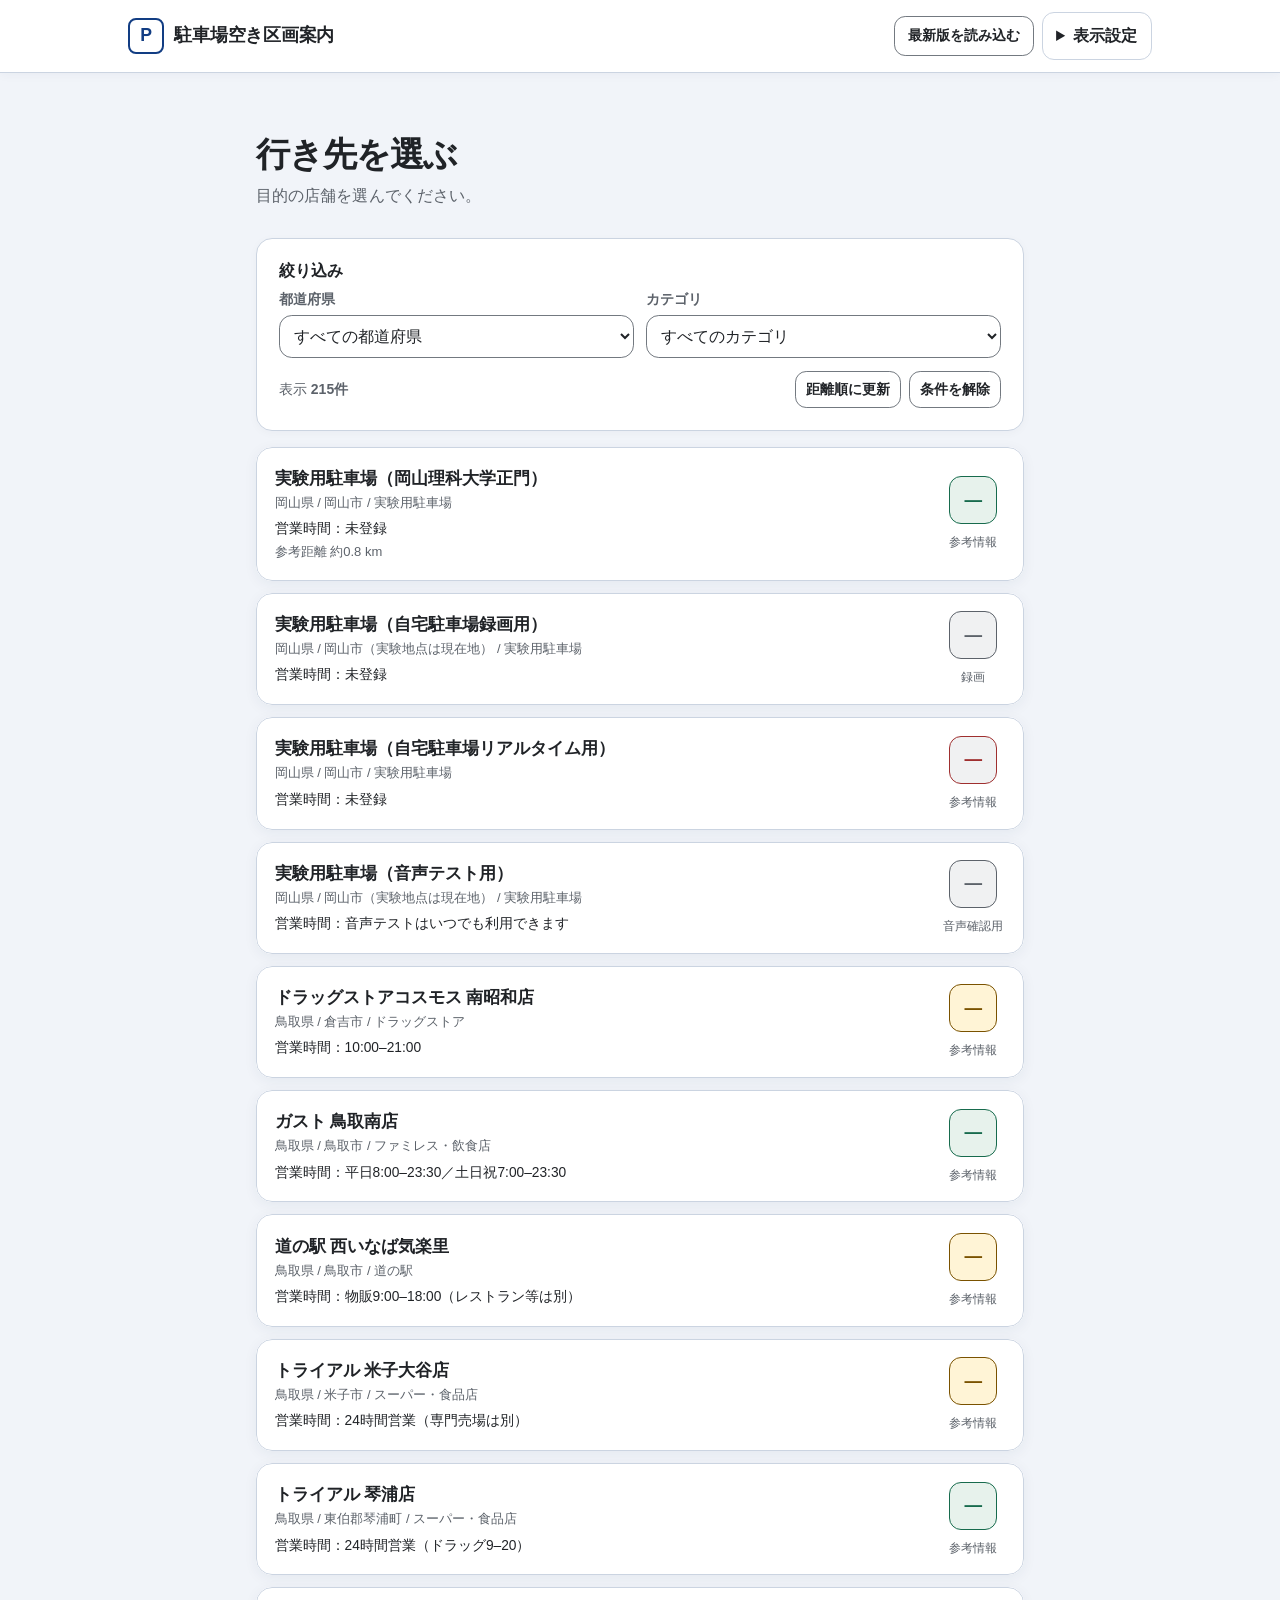
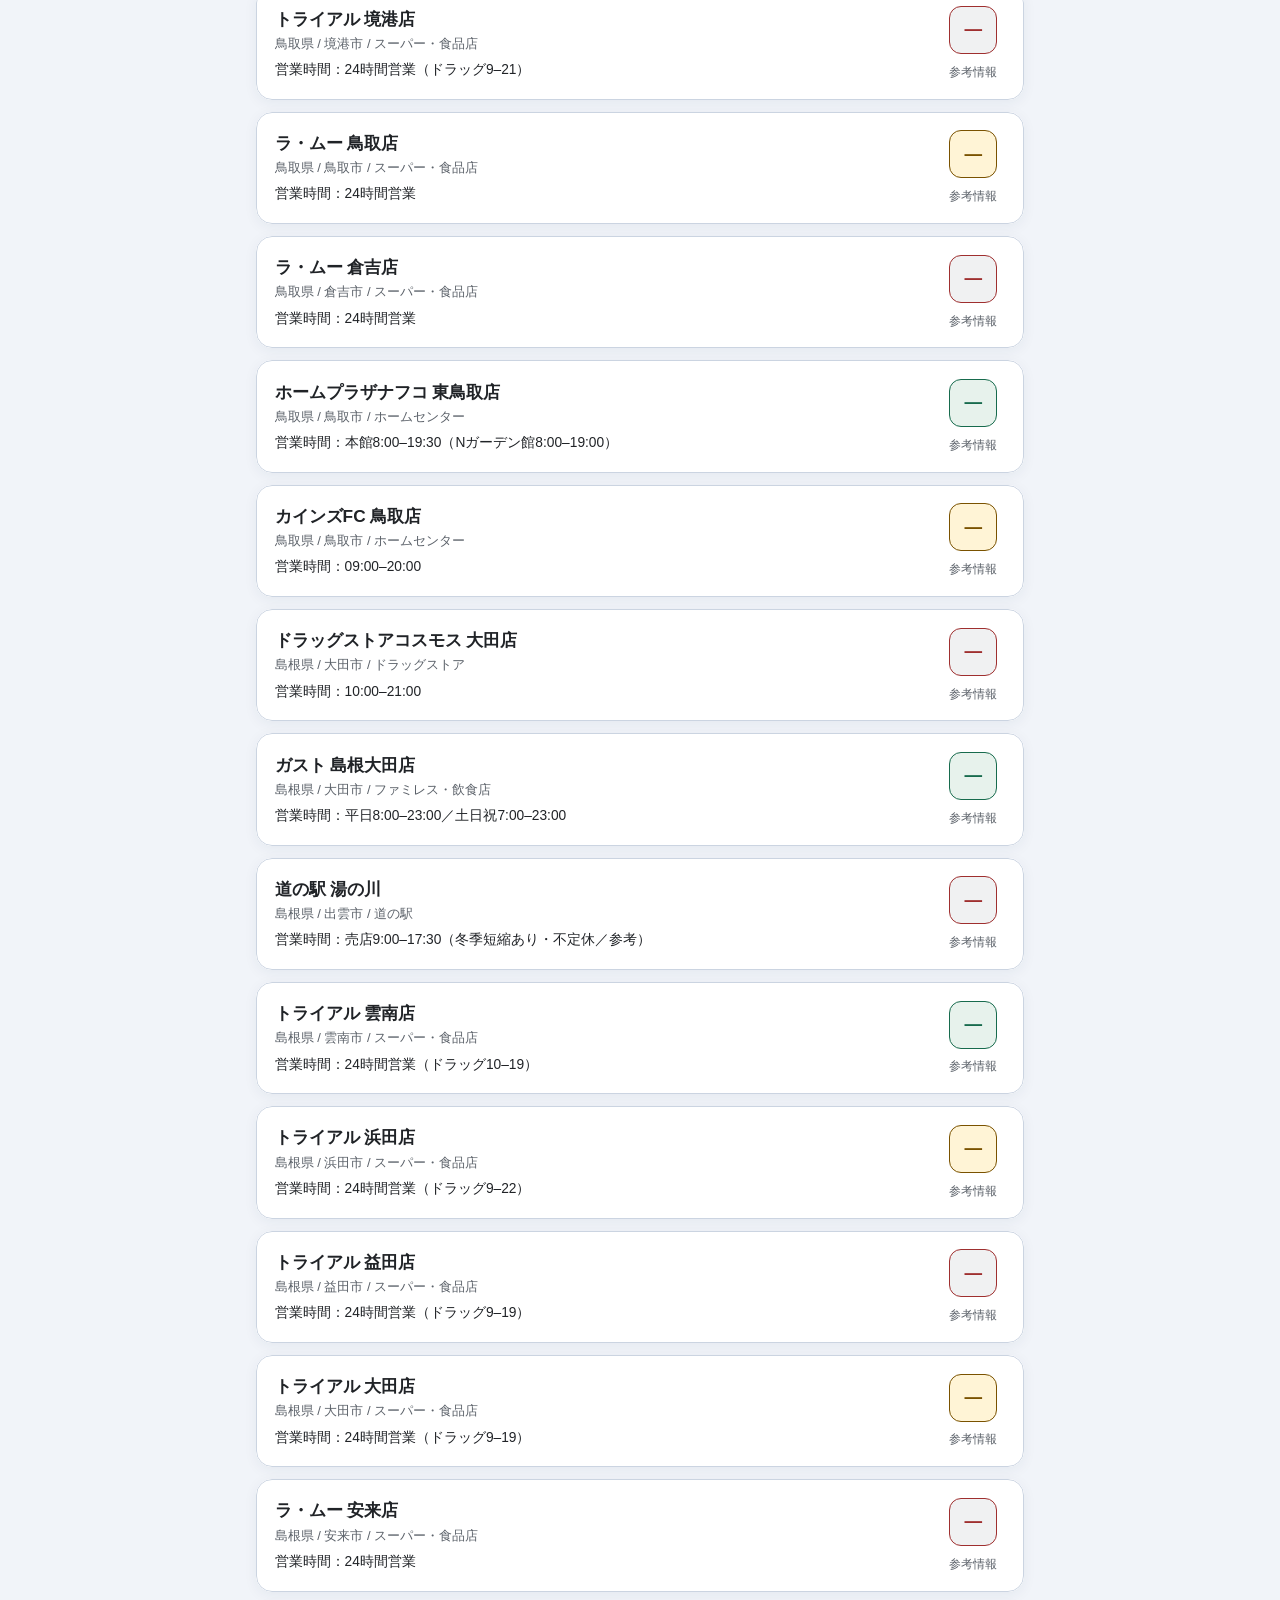
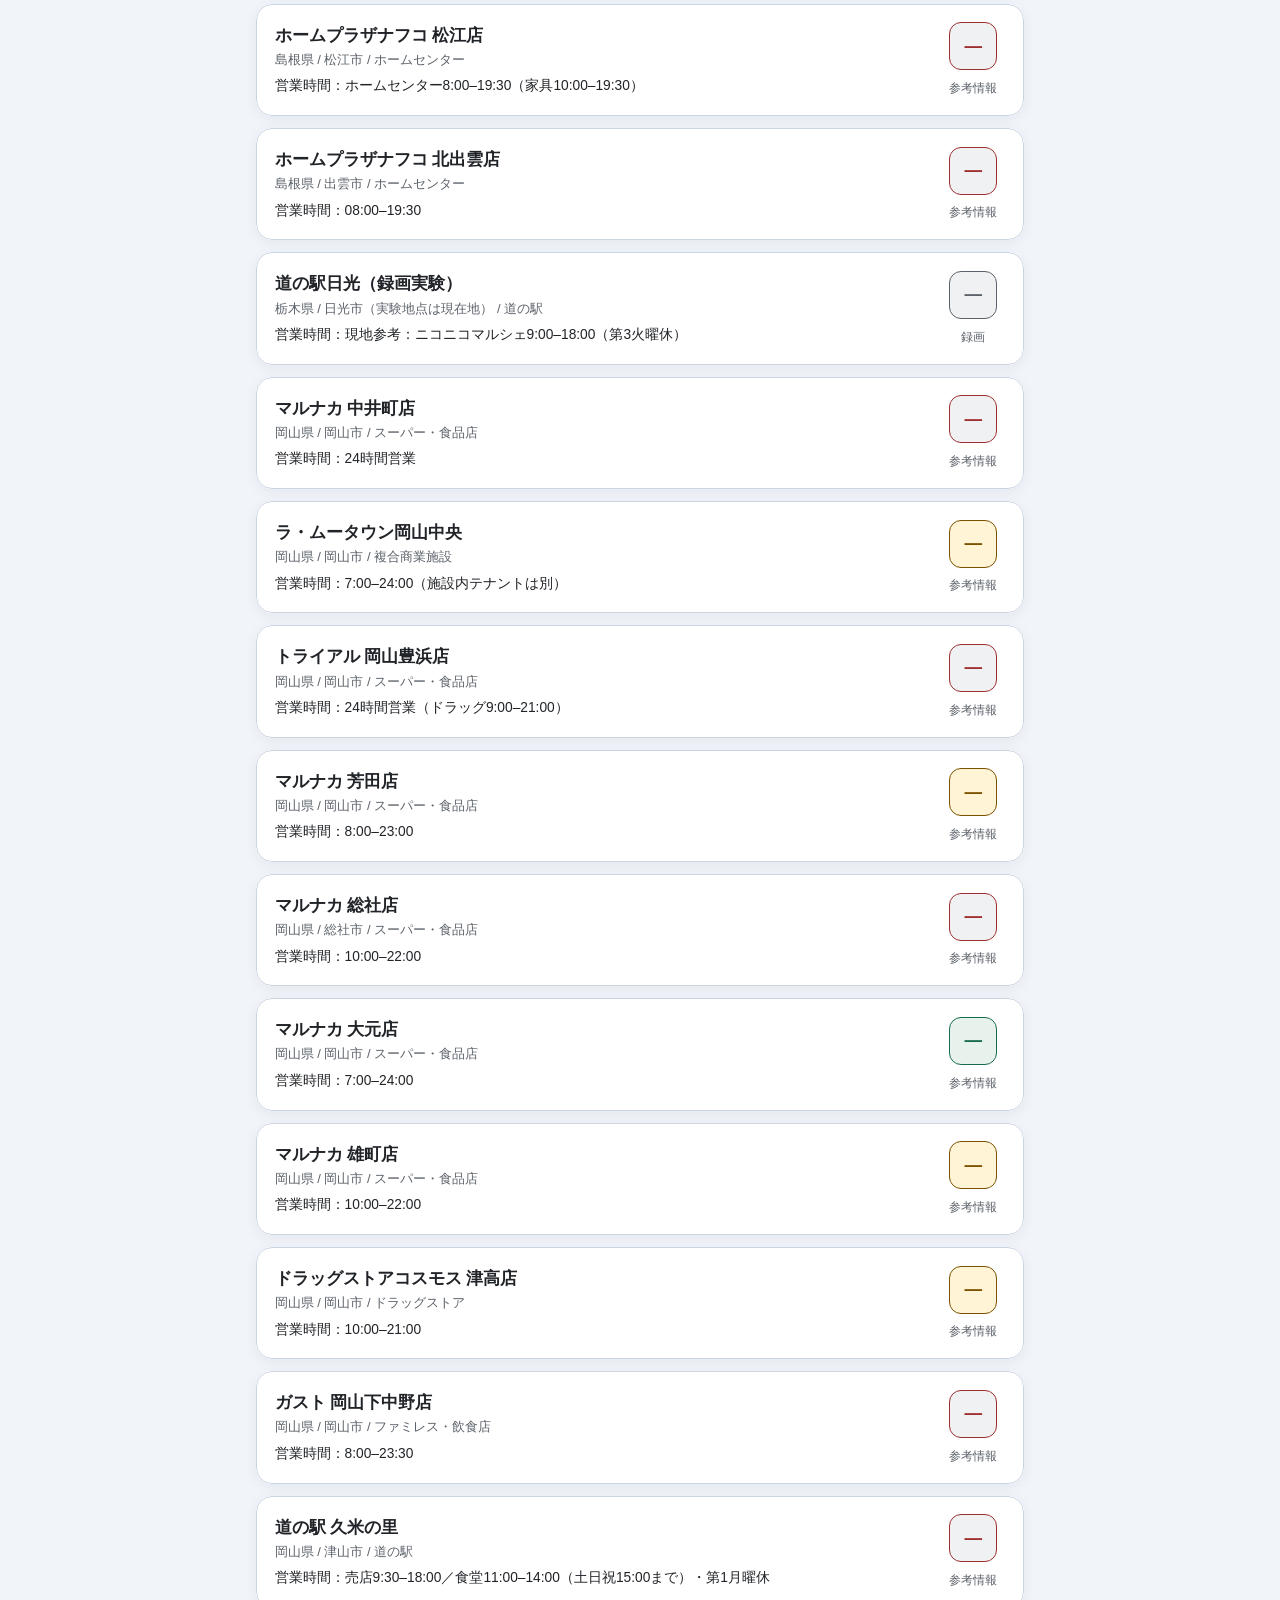
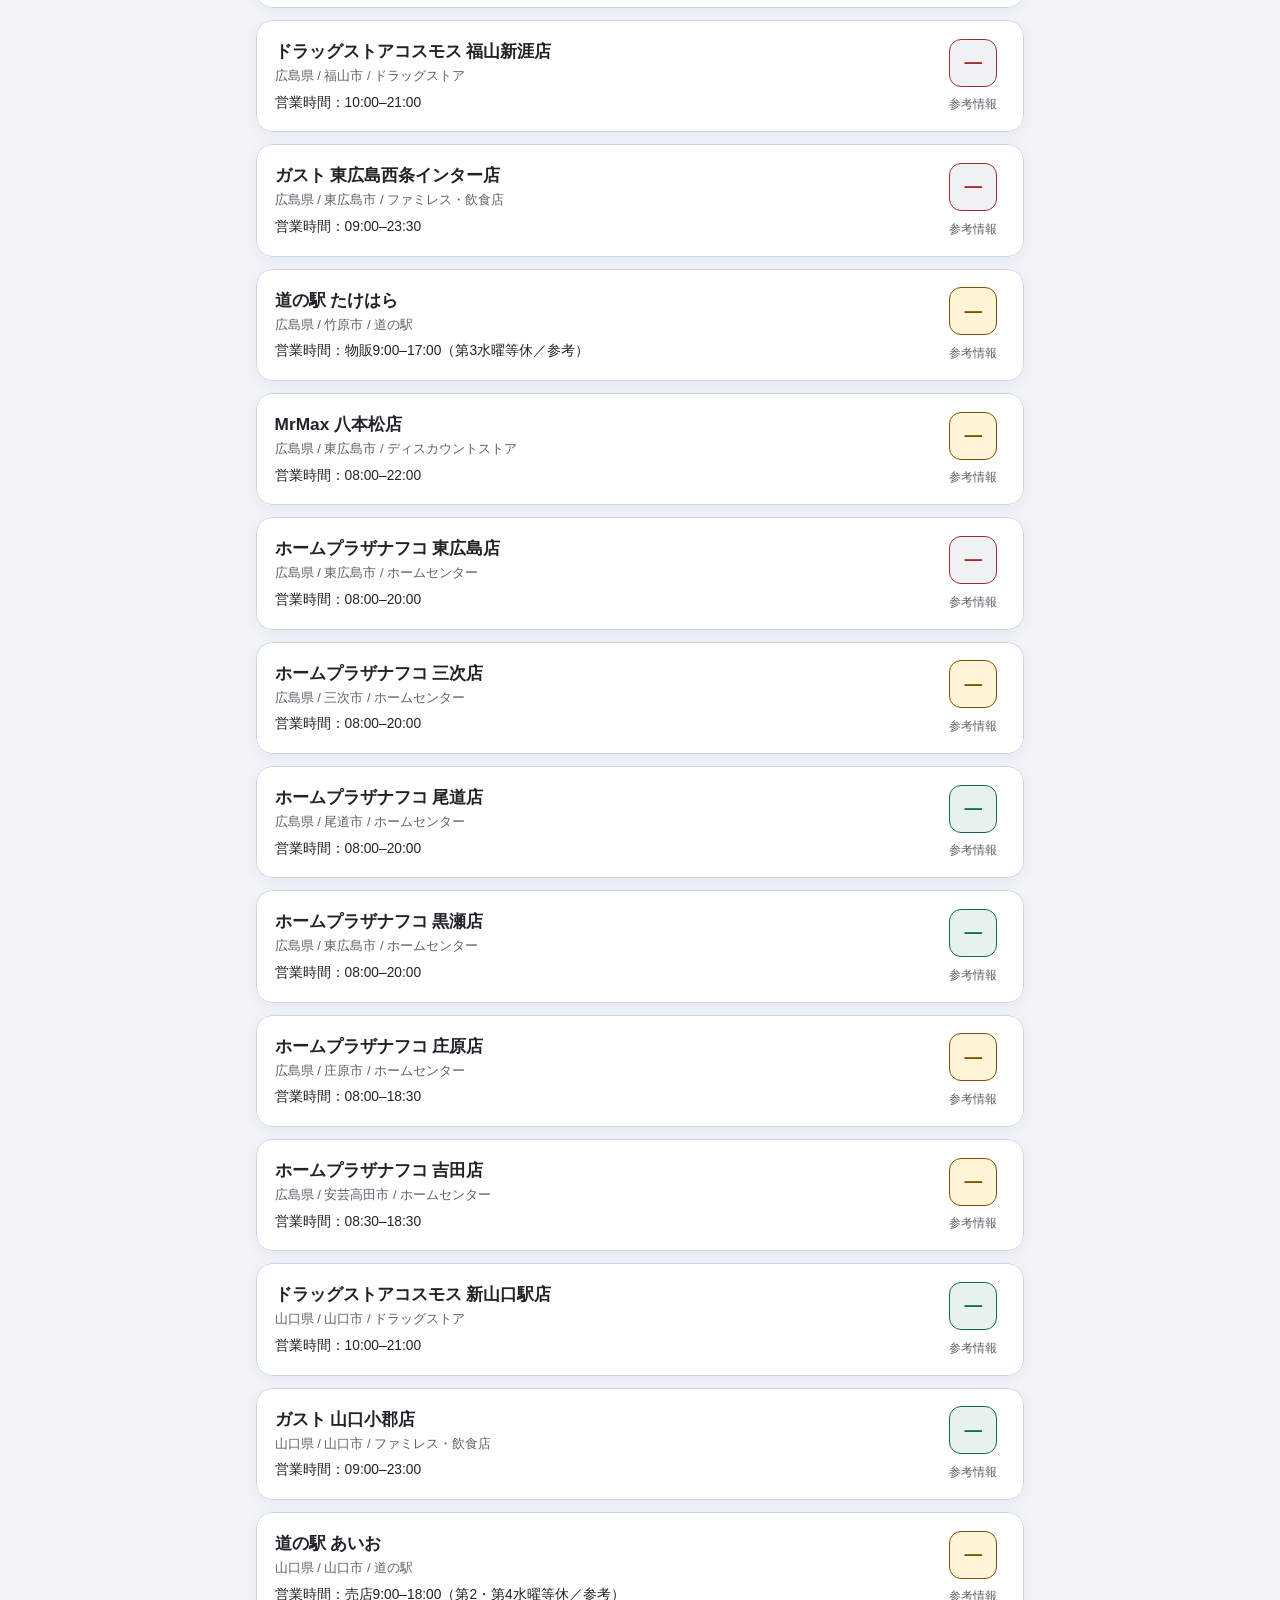
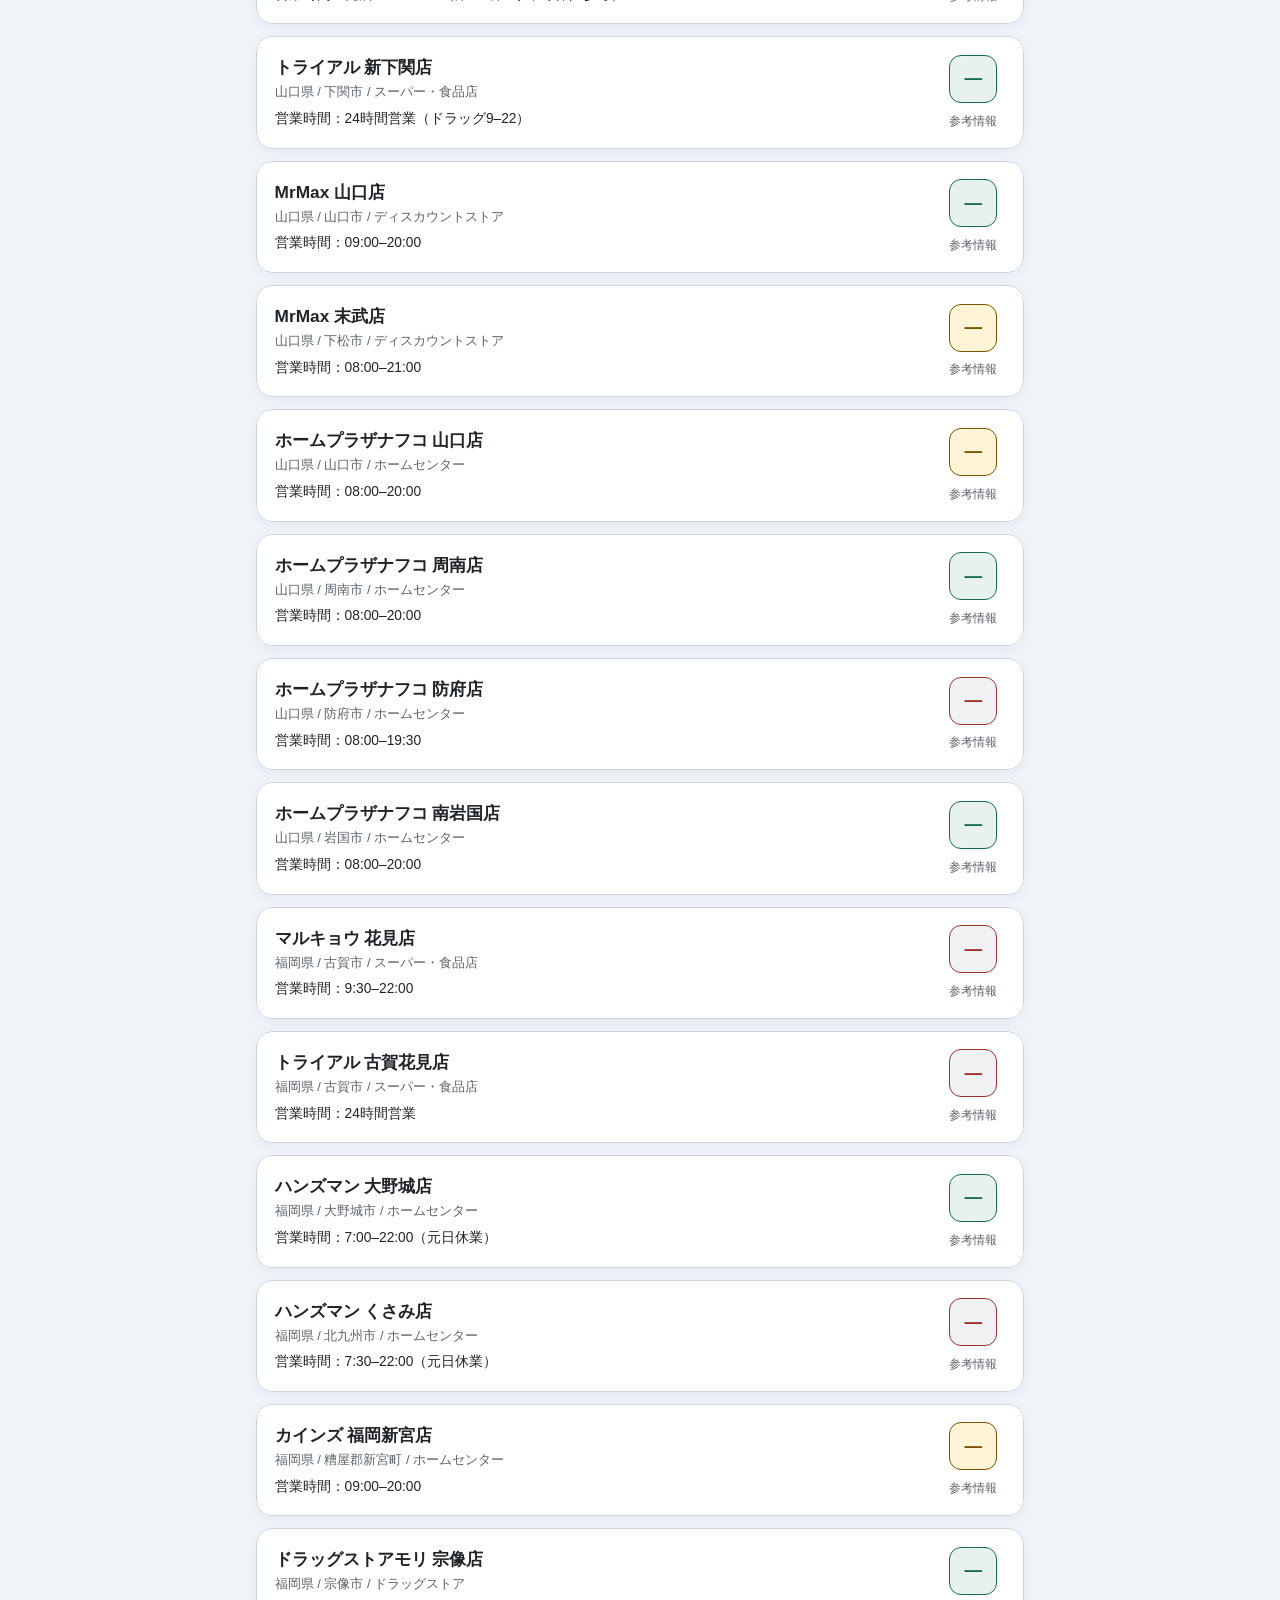
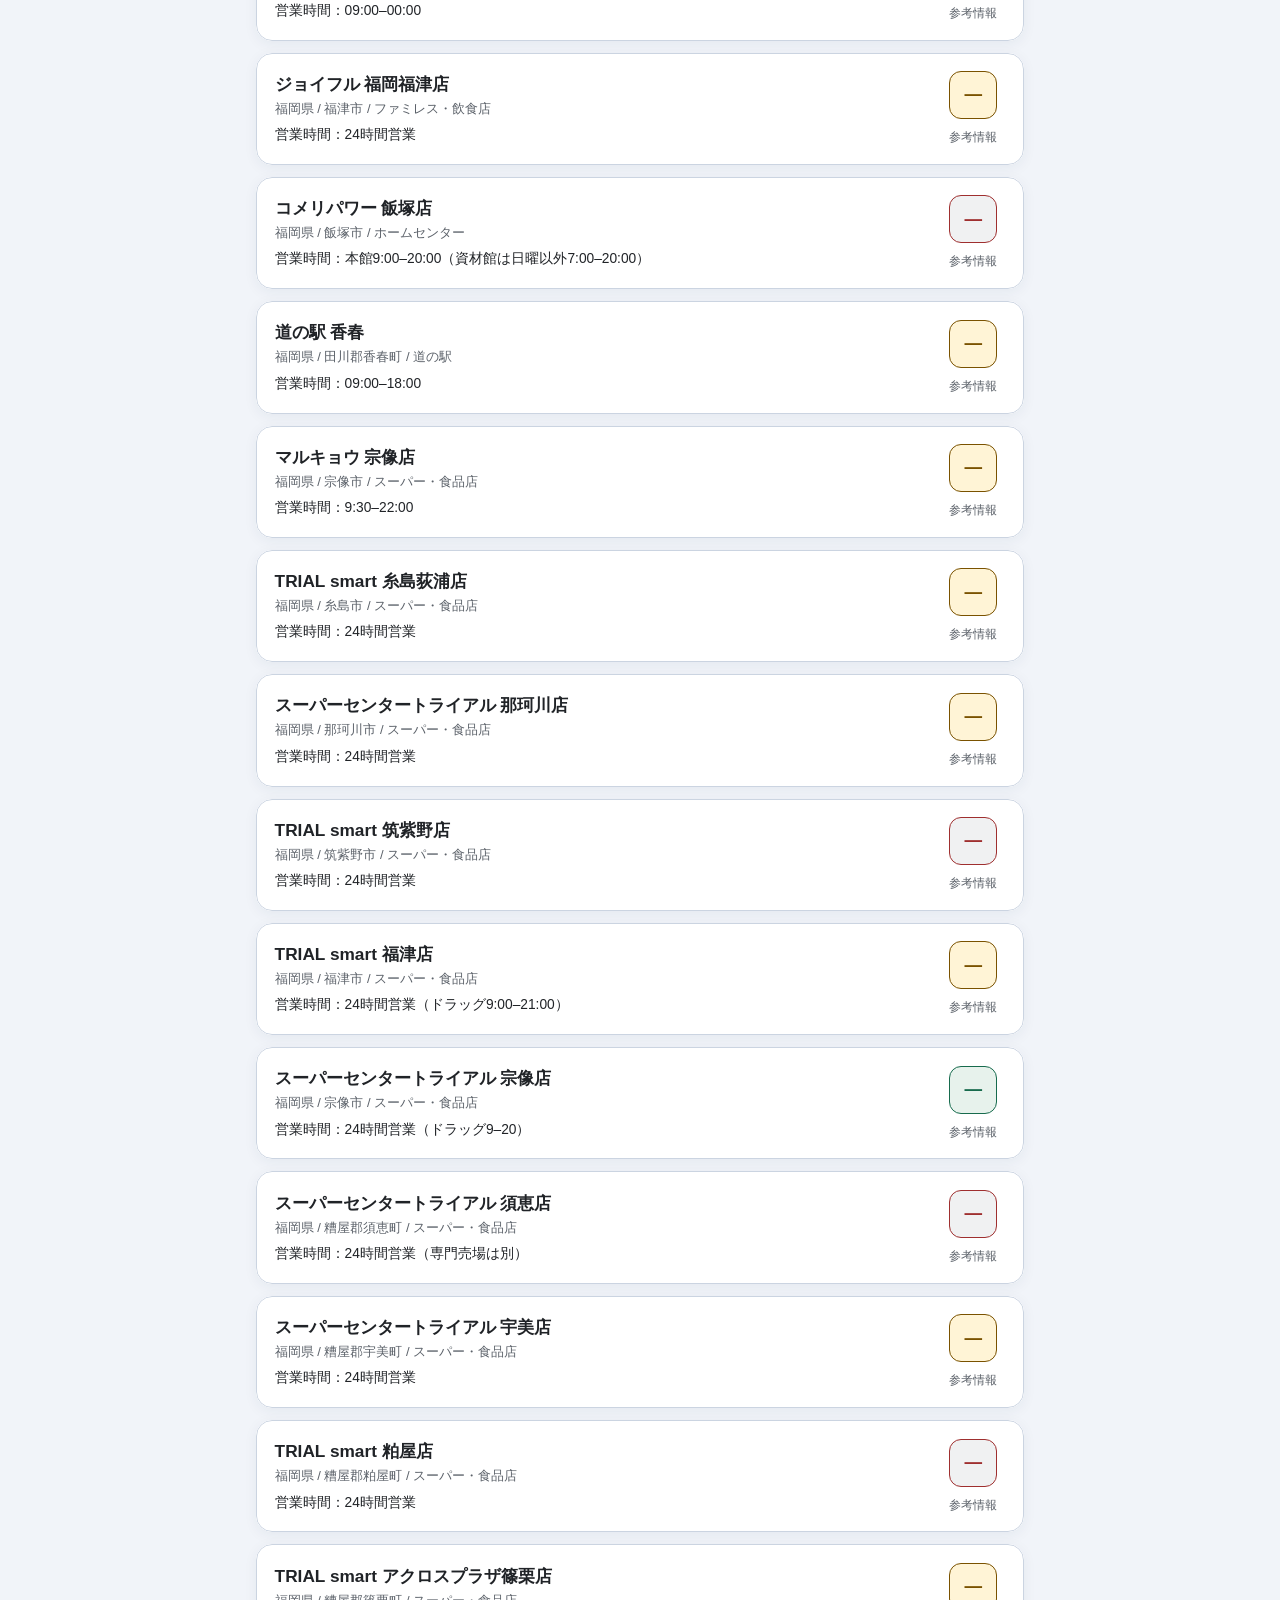
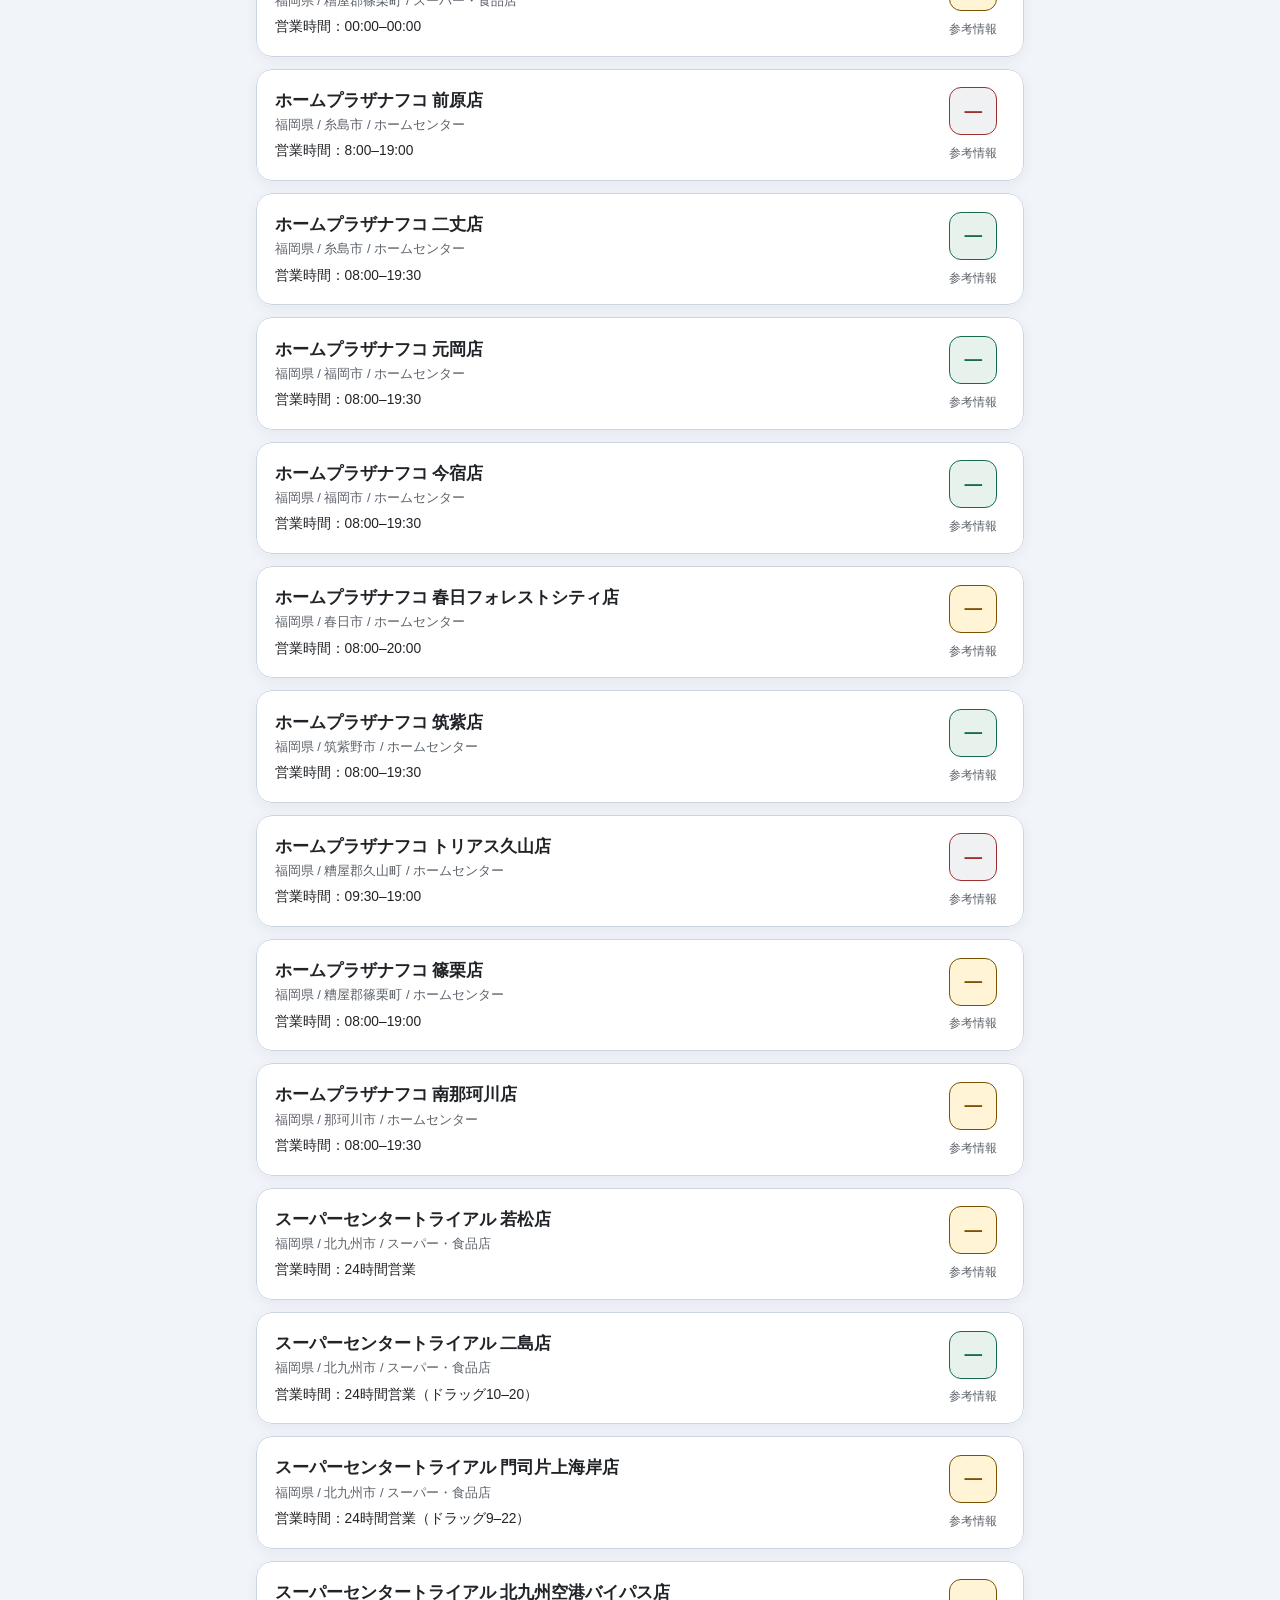
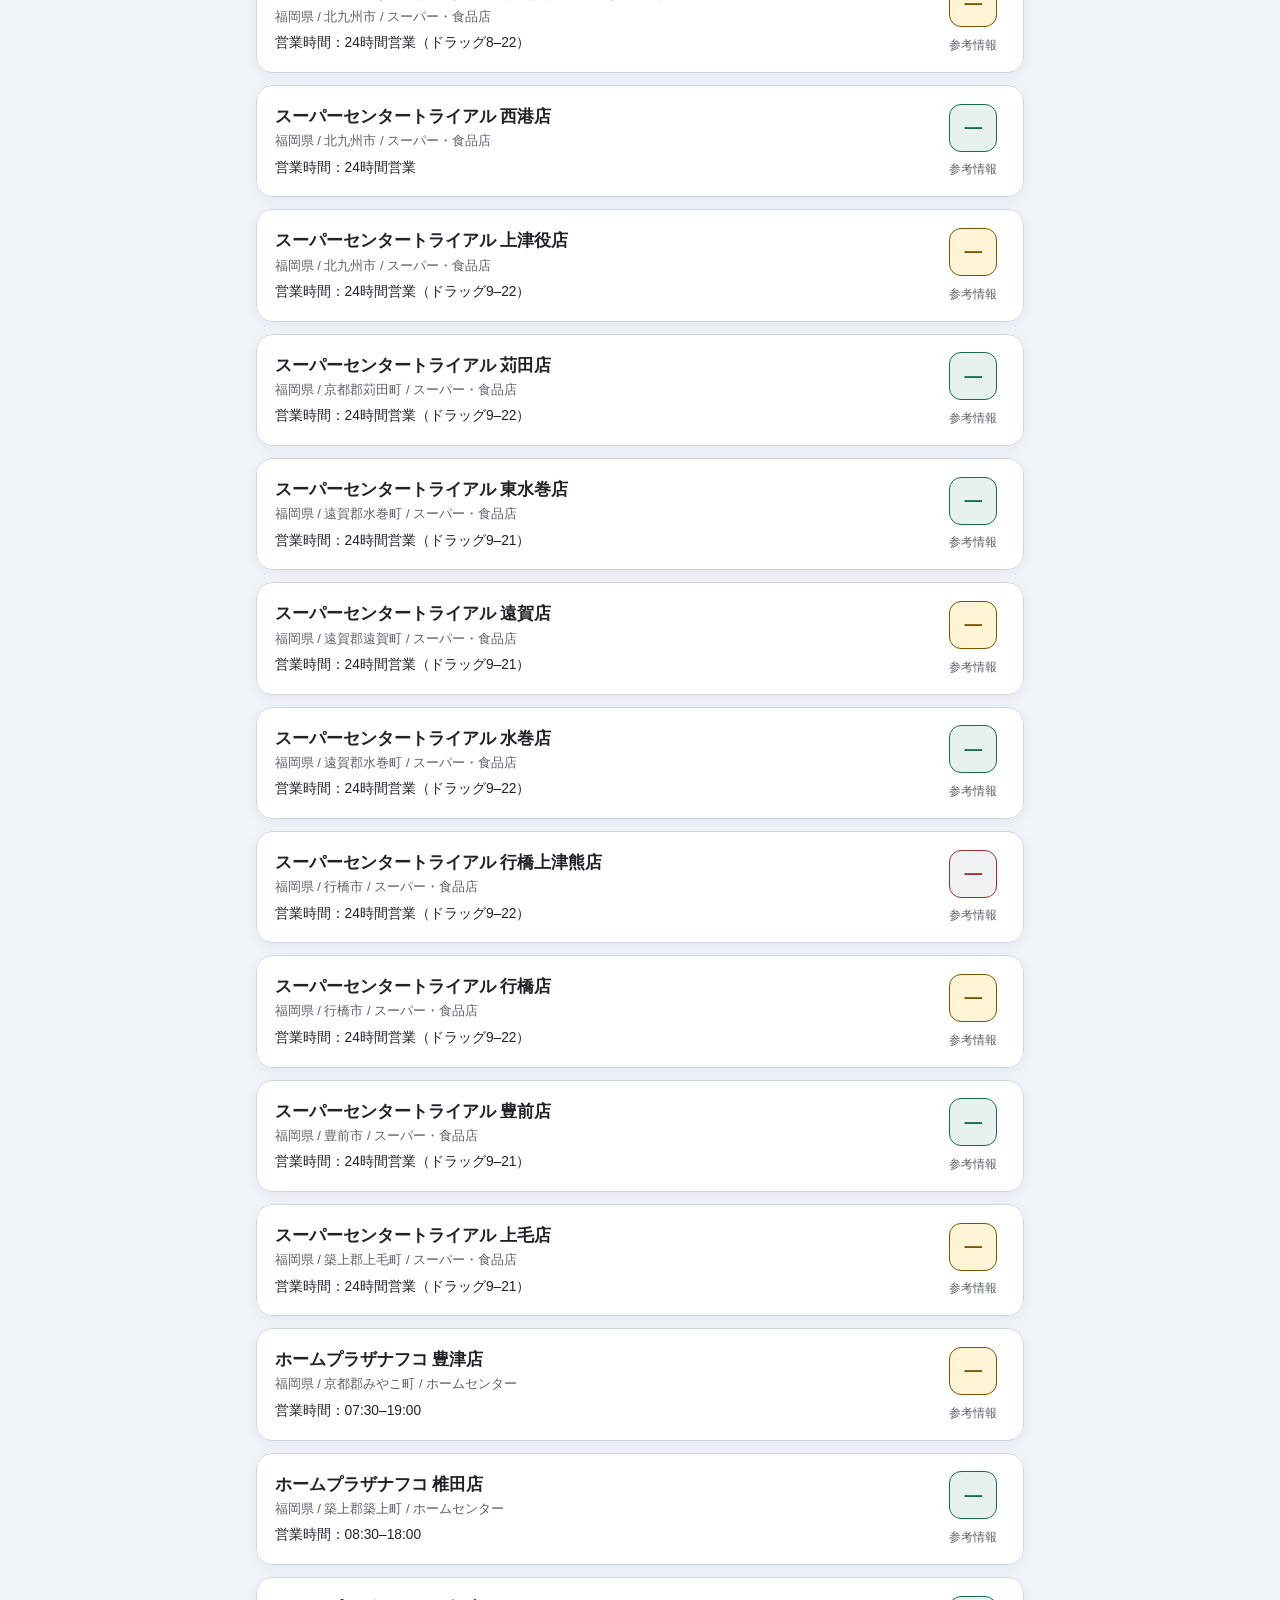
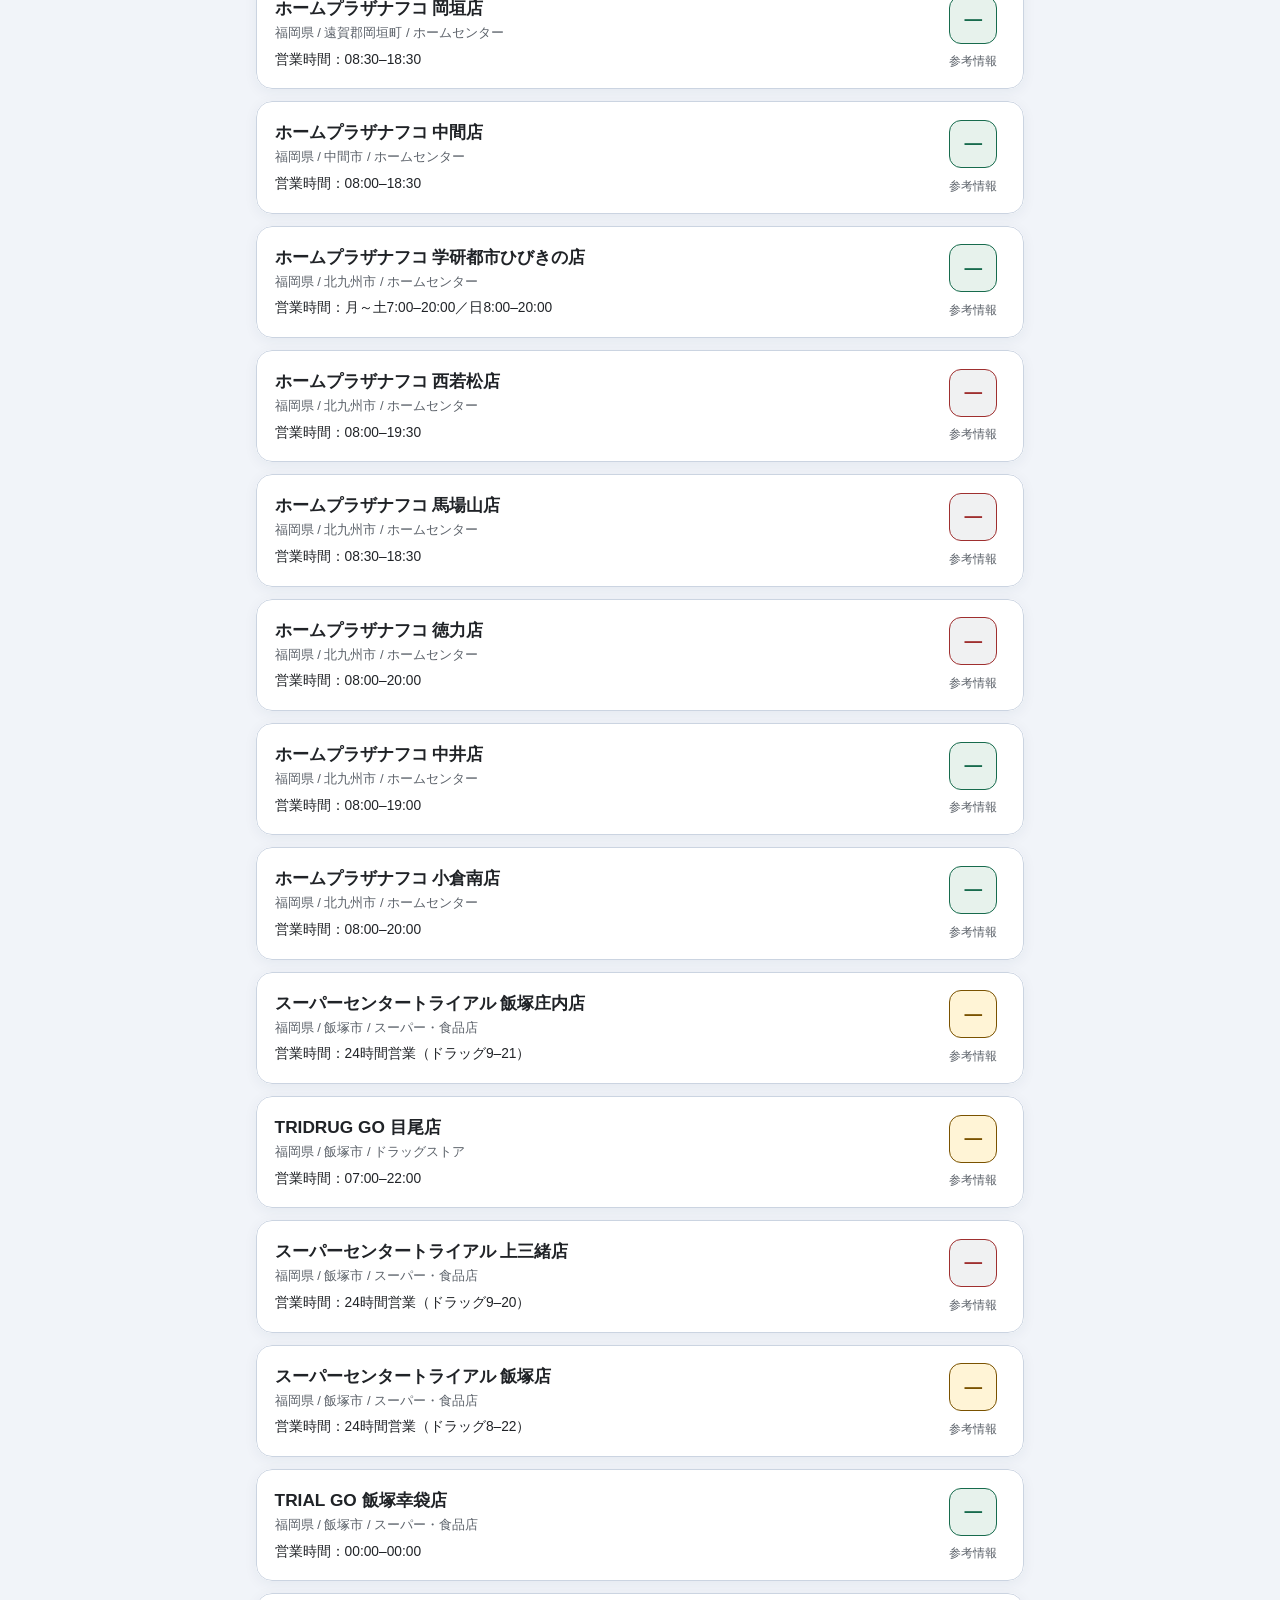
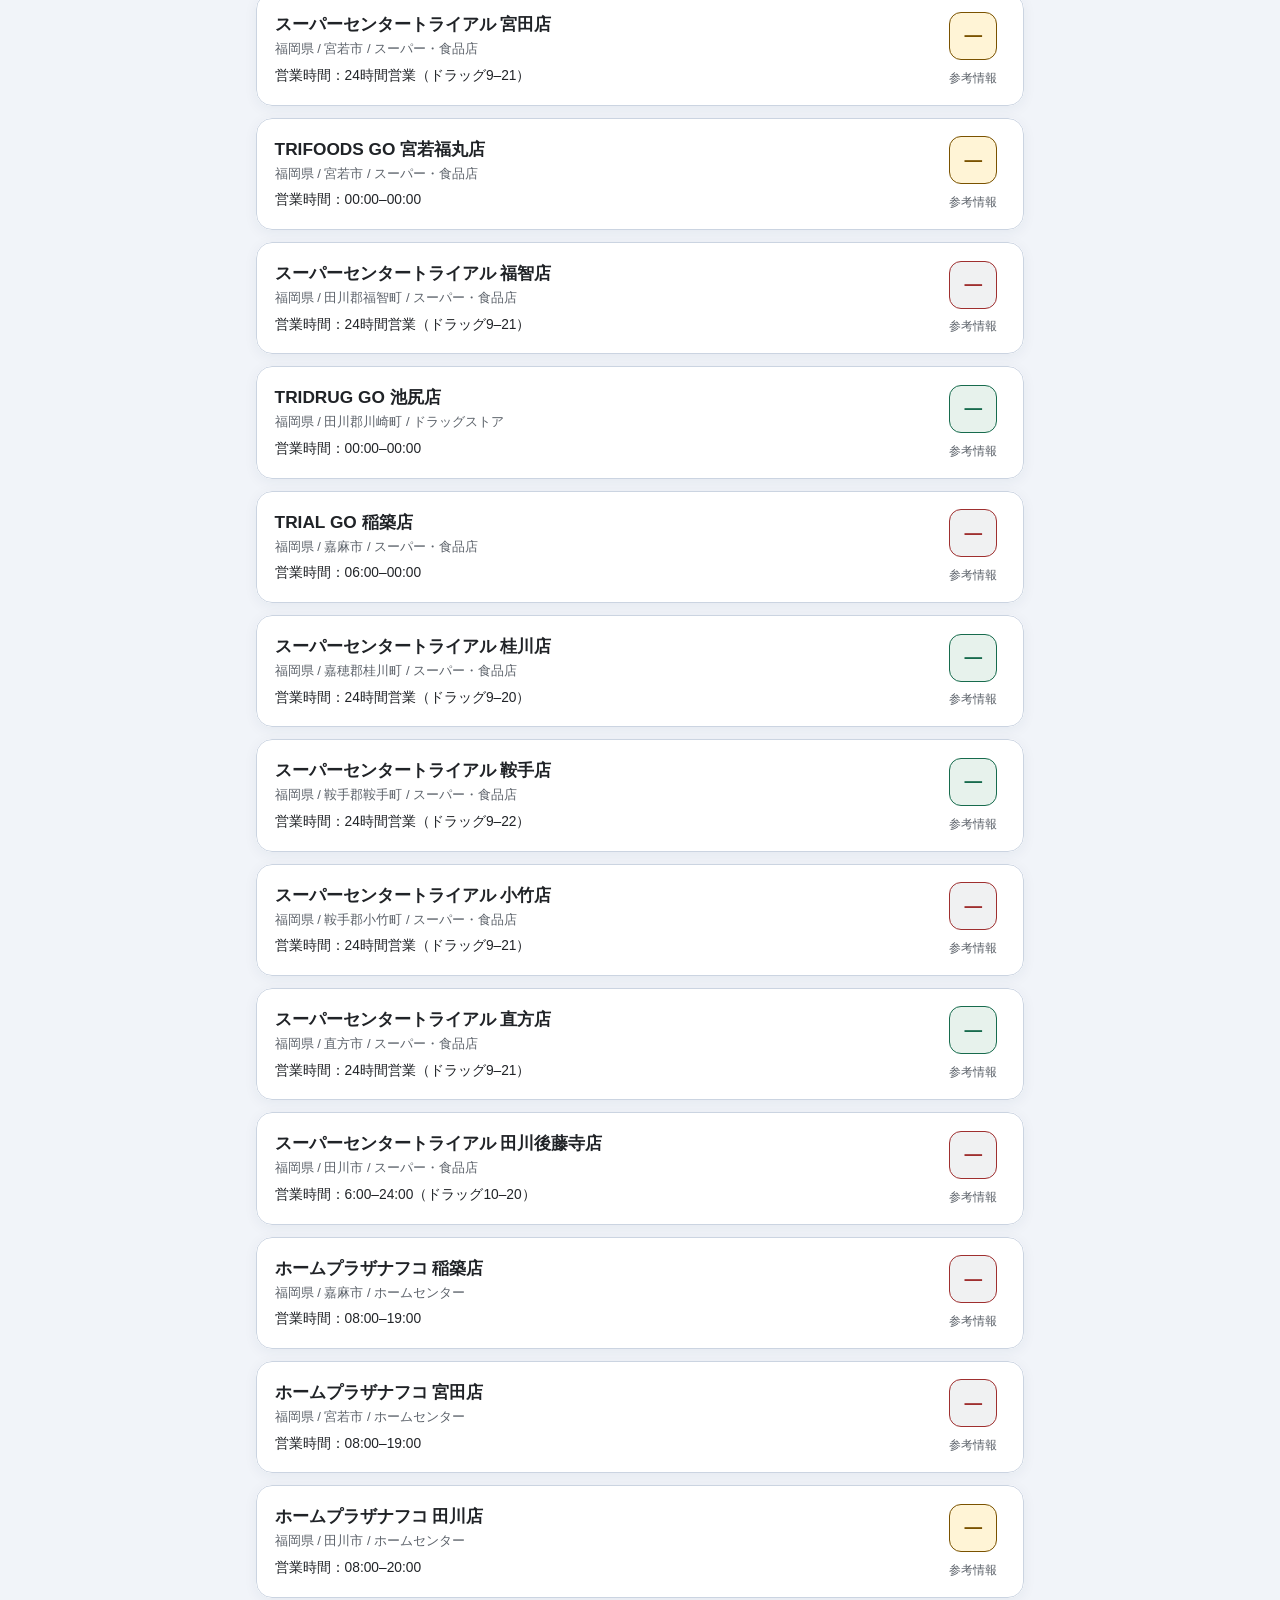
==== commit f89f1404: "ui(user): show load latest version next to display settings at all times" ====
--- a/index.html
+++ b/index.html
@@ -38,7 +38,7 @@
   <link rel="stylesheet" href="./voice-screen-demo.css?v=20261118-voice-scene-demo-1">
   <link rel="stylesheet" href="./traffic-safety.css?v=20261112-1">
   <script src="./traffic-safety.js?v=20261113-english-1" defer></script>
-    <script src="./pwa.js?v=20261112-plain-language-1" defer></script>
+    <script src="./pwa.js?v=20261118-manual-update-1" defer></script>
   <link href="./experience.css" rel="stylesheet">
   <link href="./user-experience.css?v=20261118-header-update-1" rel="stylesheet">
 <script defer src="./camera-view.js?v=20261113-nikko-sync-1"></script>
@@ -105,9 +105,9 @@
           <span>駐車場空き区画案内</span>
         </a>
         <div class="header-actions">
-          <div id="pwa-update-panel" class="pwa-update pwa-update-header" hidden>
-            <p id="pwa-update-status" class="pwa-status" role="status">新しいバージョンがあります。停車中に更新してください。</p>
-            <button id="pwa-update-button" class="secondary-button" type="button" aria-describedby="pwa-update-status">更新して再読み込み</button>
+          <div id="pwa-update-panel" class="pwa-update pwa-update-header">
+            <p id="pwa-update-status" class="pwa-status" role="status">停車中に最新版を確認して読み込み直します。</p>
+            <button id="pwa-update-button" class="secondary-button" type="button" aria-describedby="pwa-update-status">最新版を読み込む</button>
           </div>
           <div class="display-controls" aria-label="表示設定">
           <button class="display-button" id="theme-button" type="button" aria-pressed="false">
